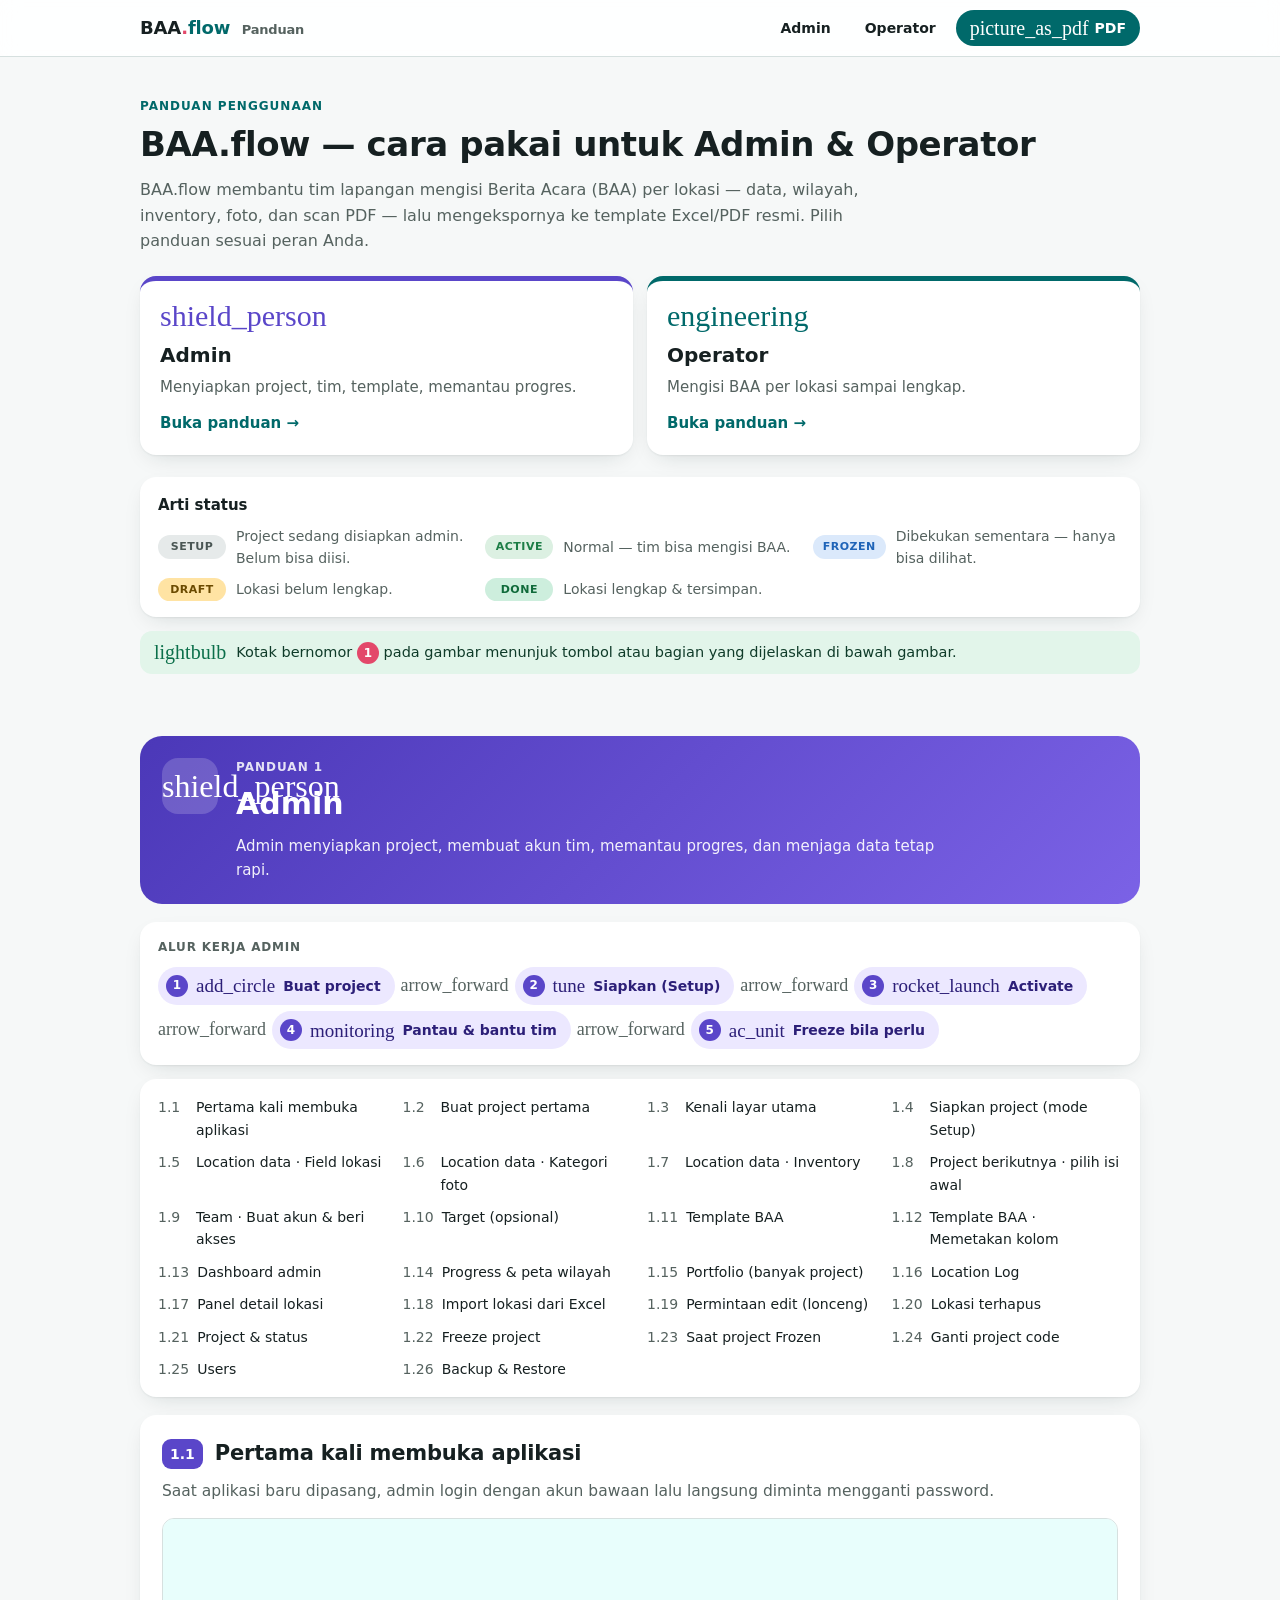
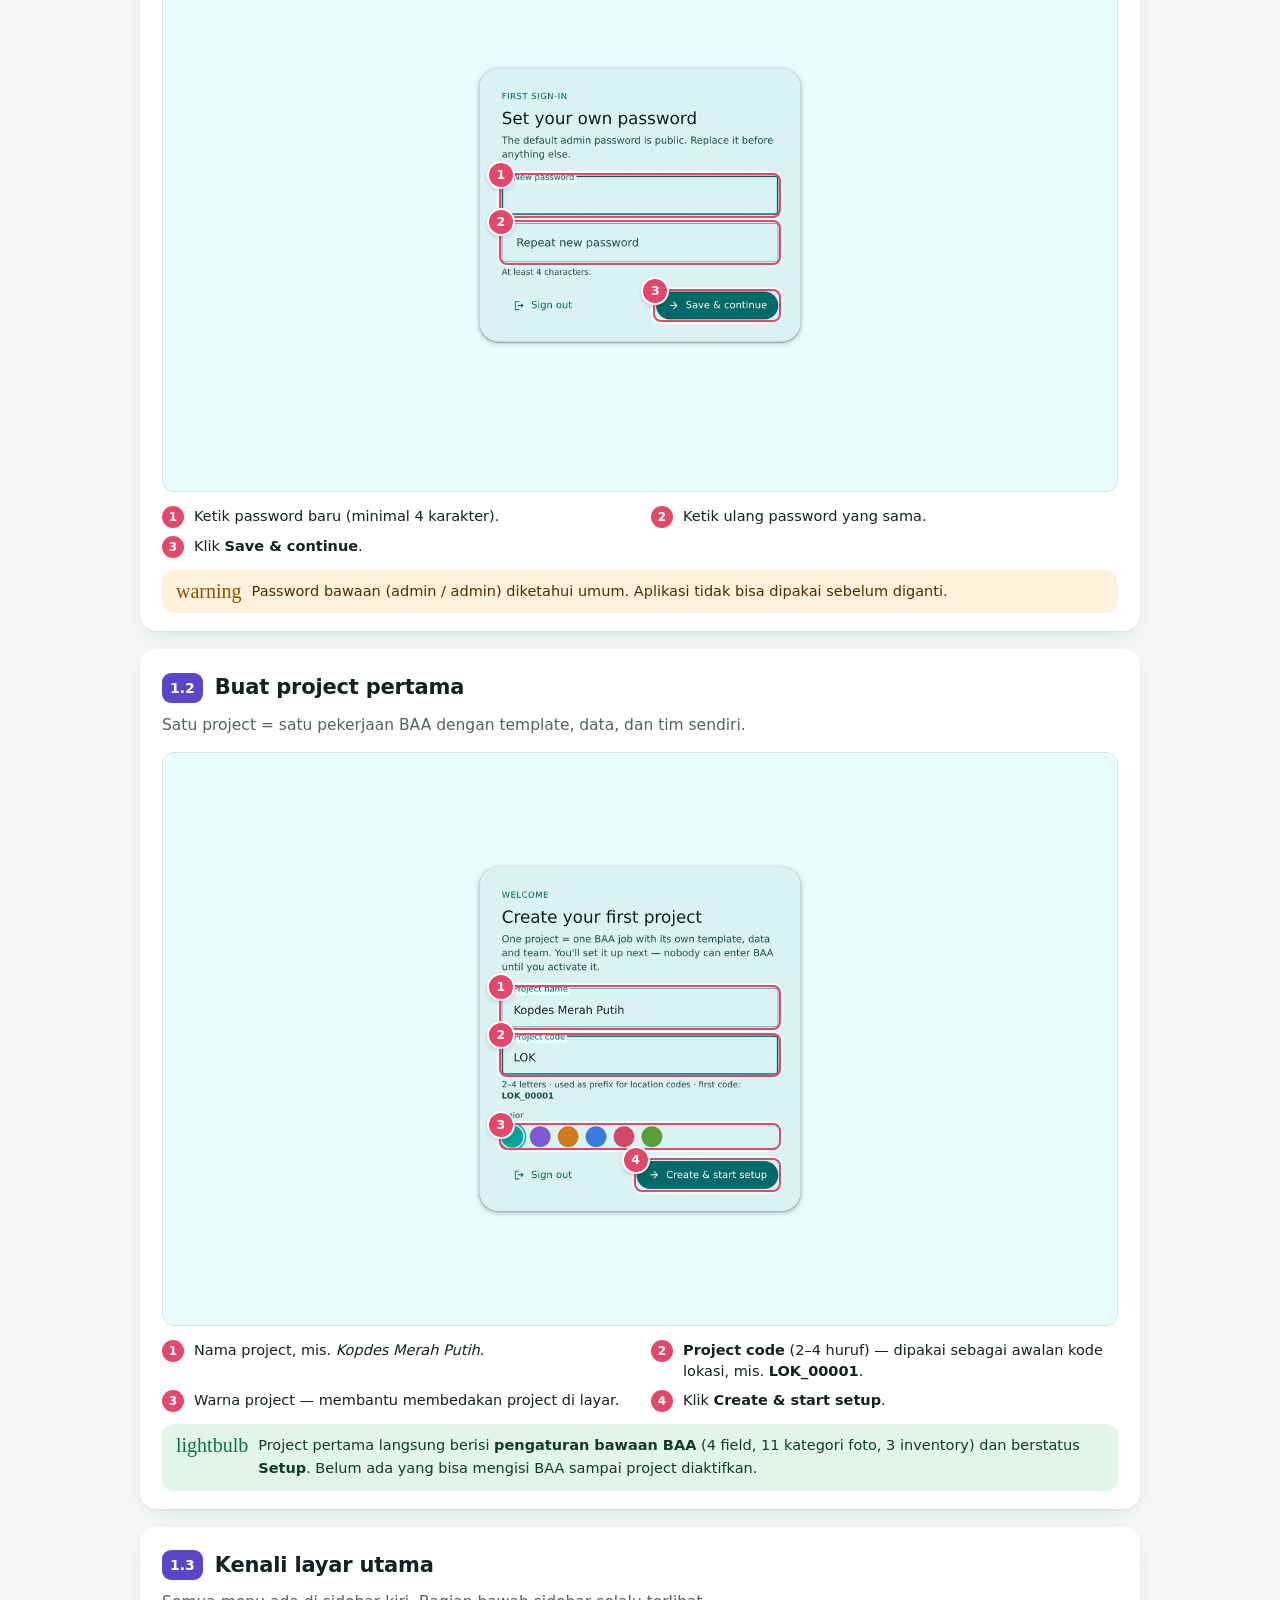
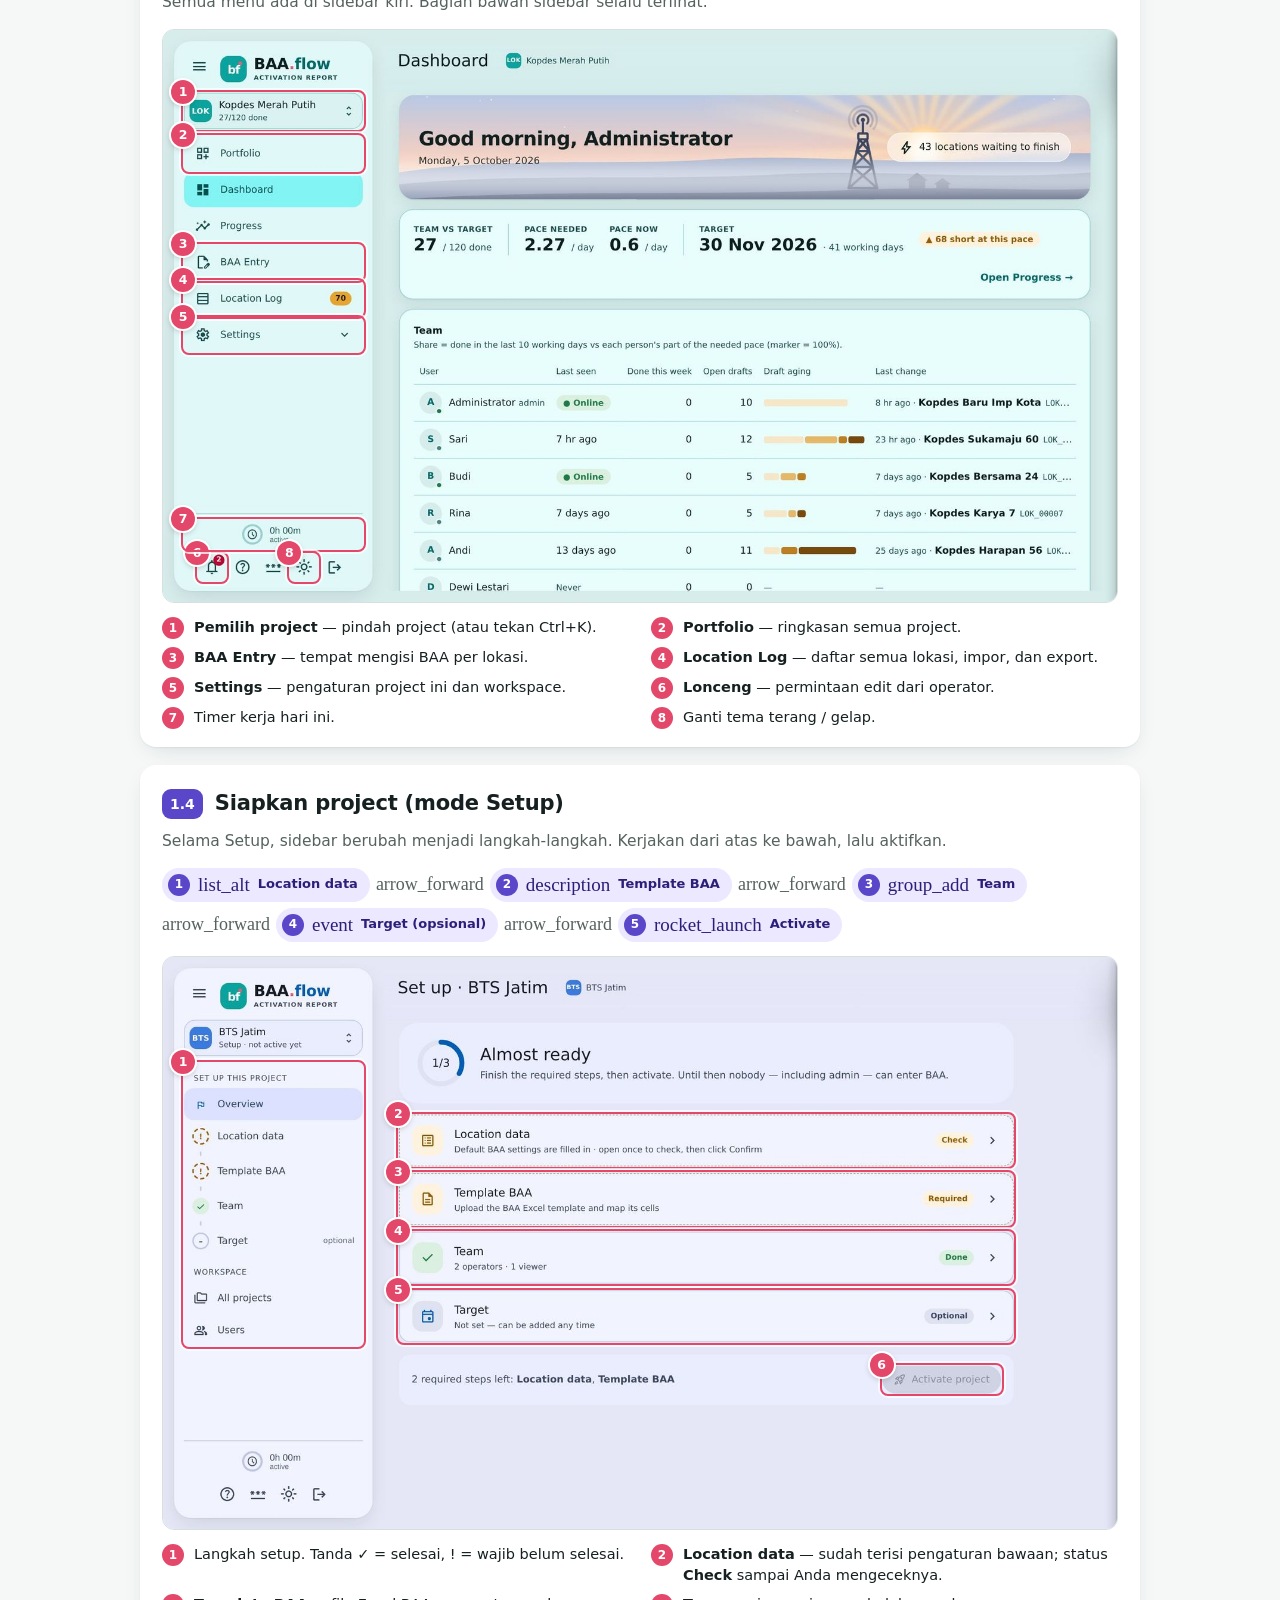
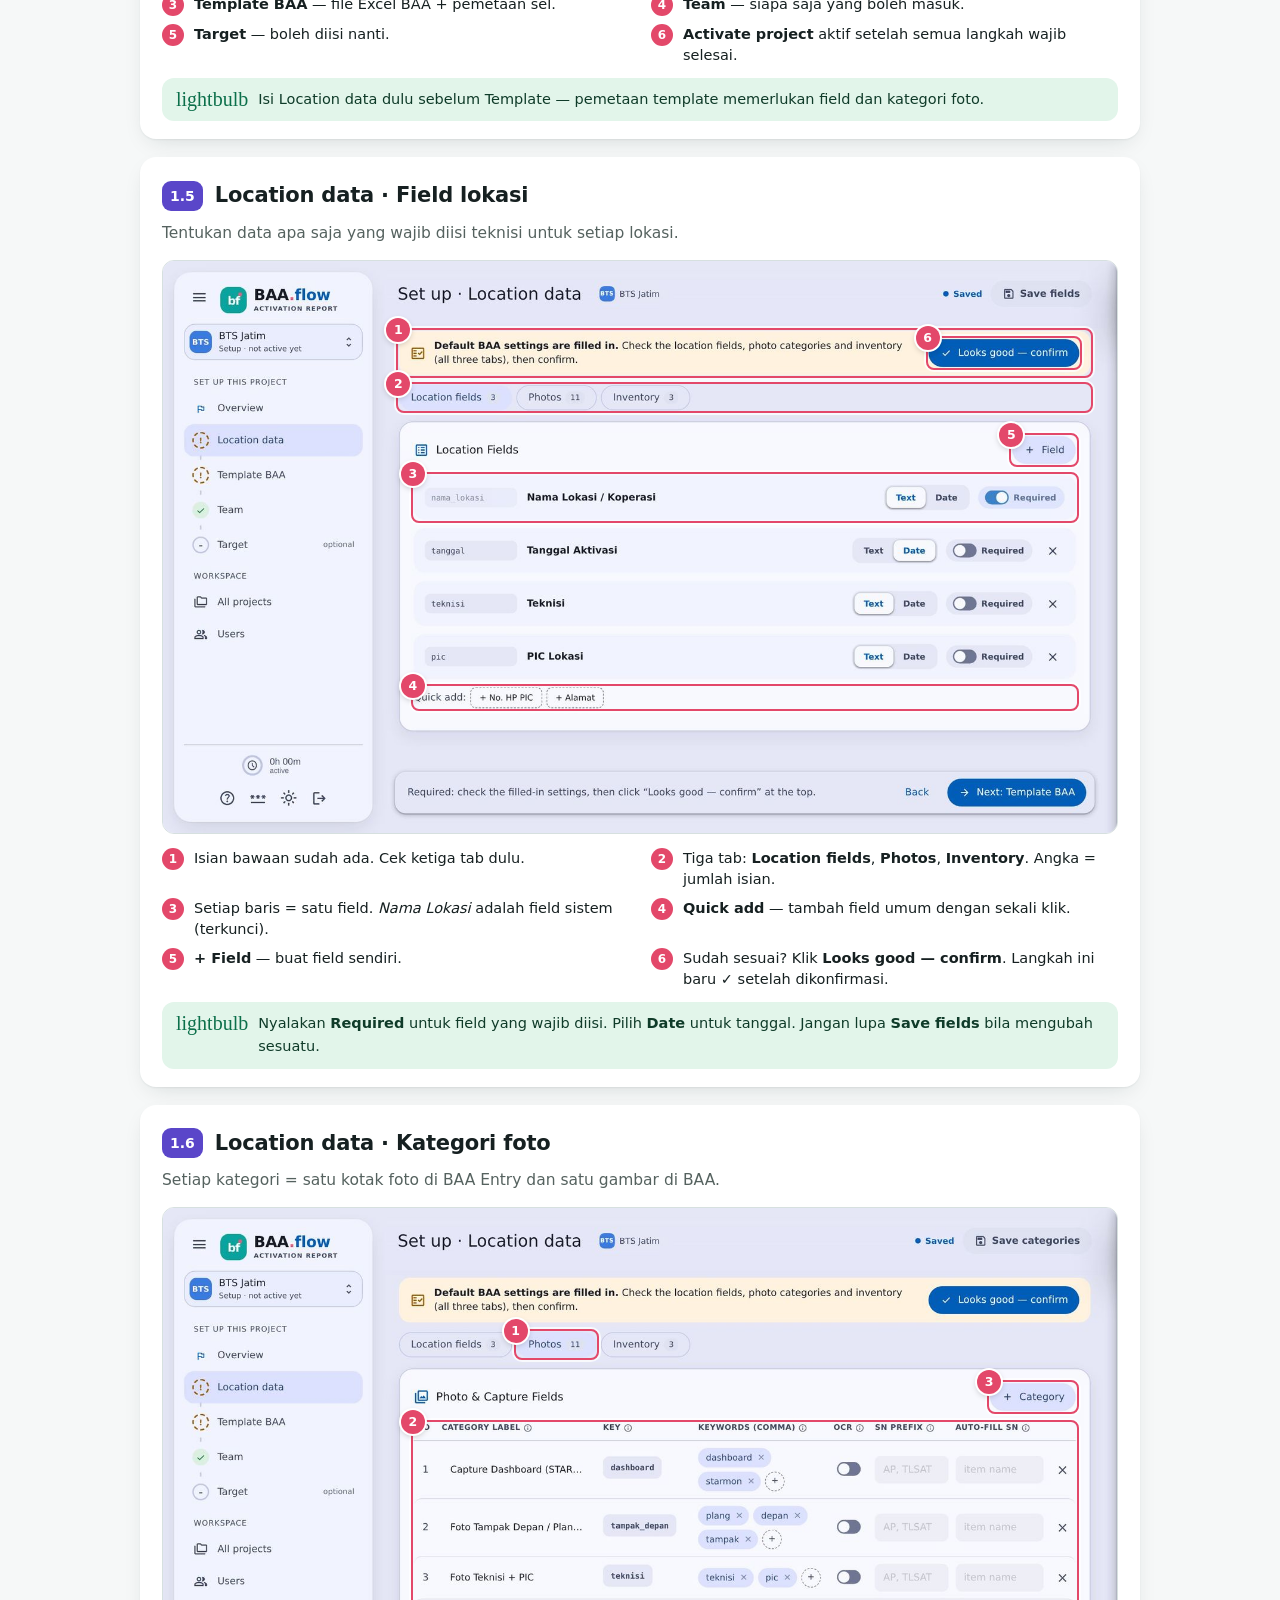
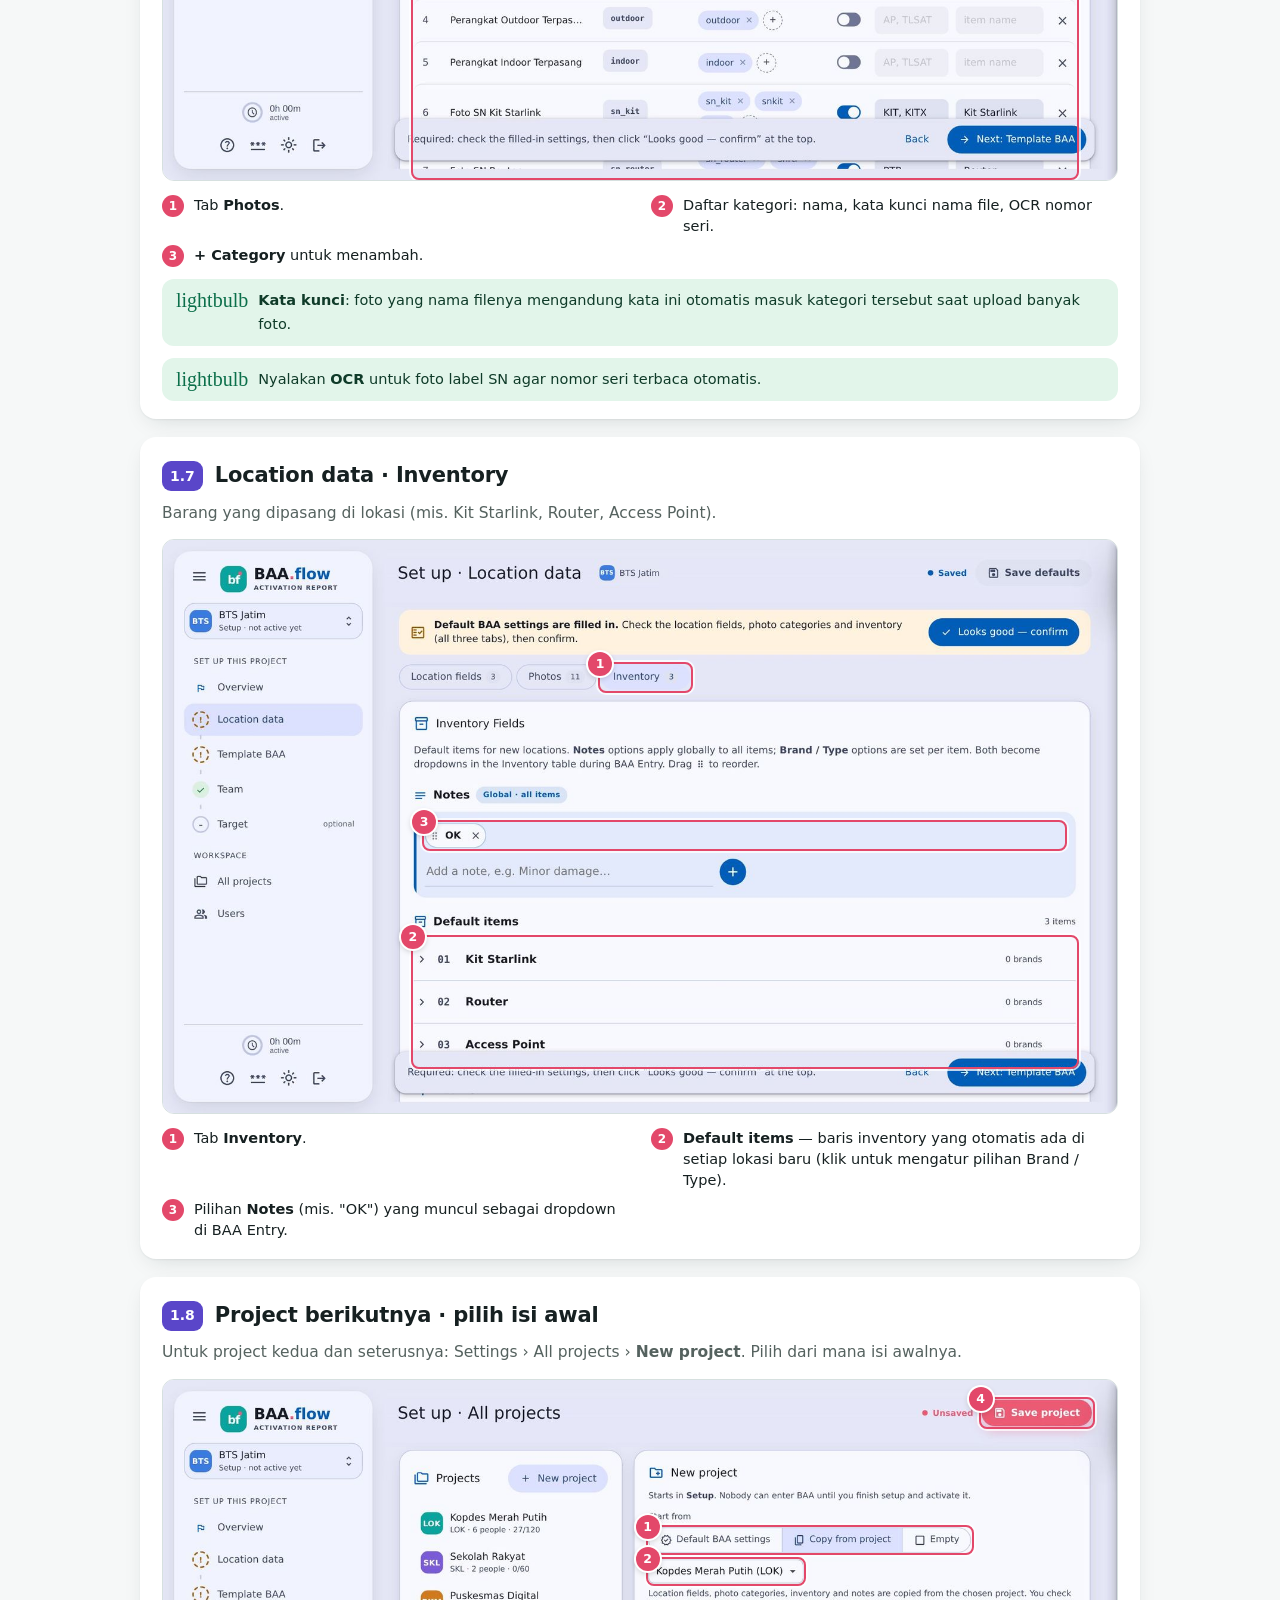
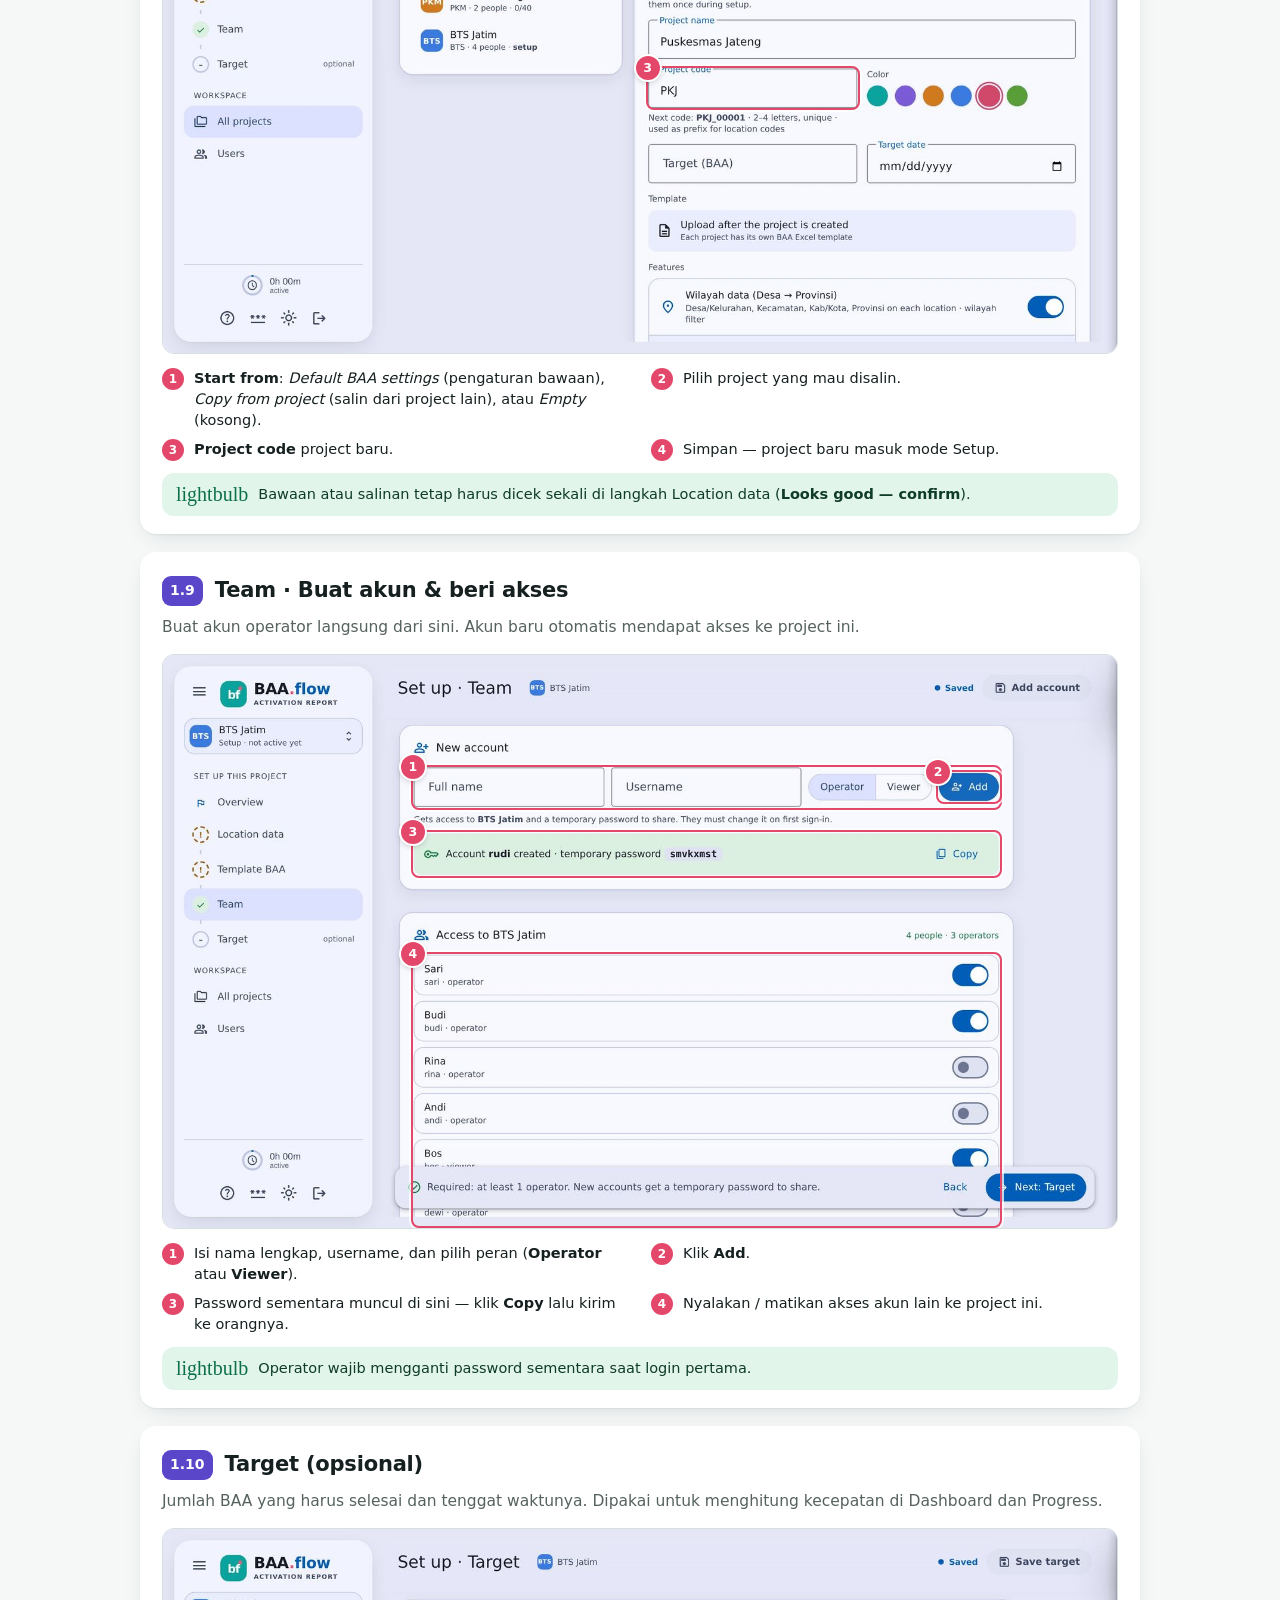
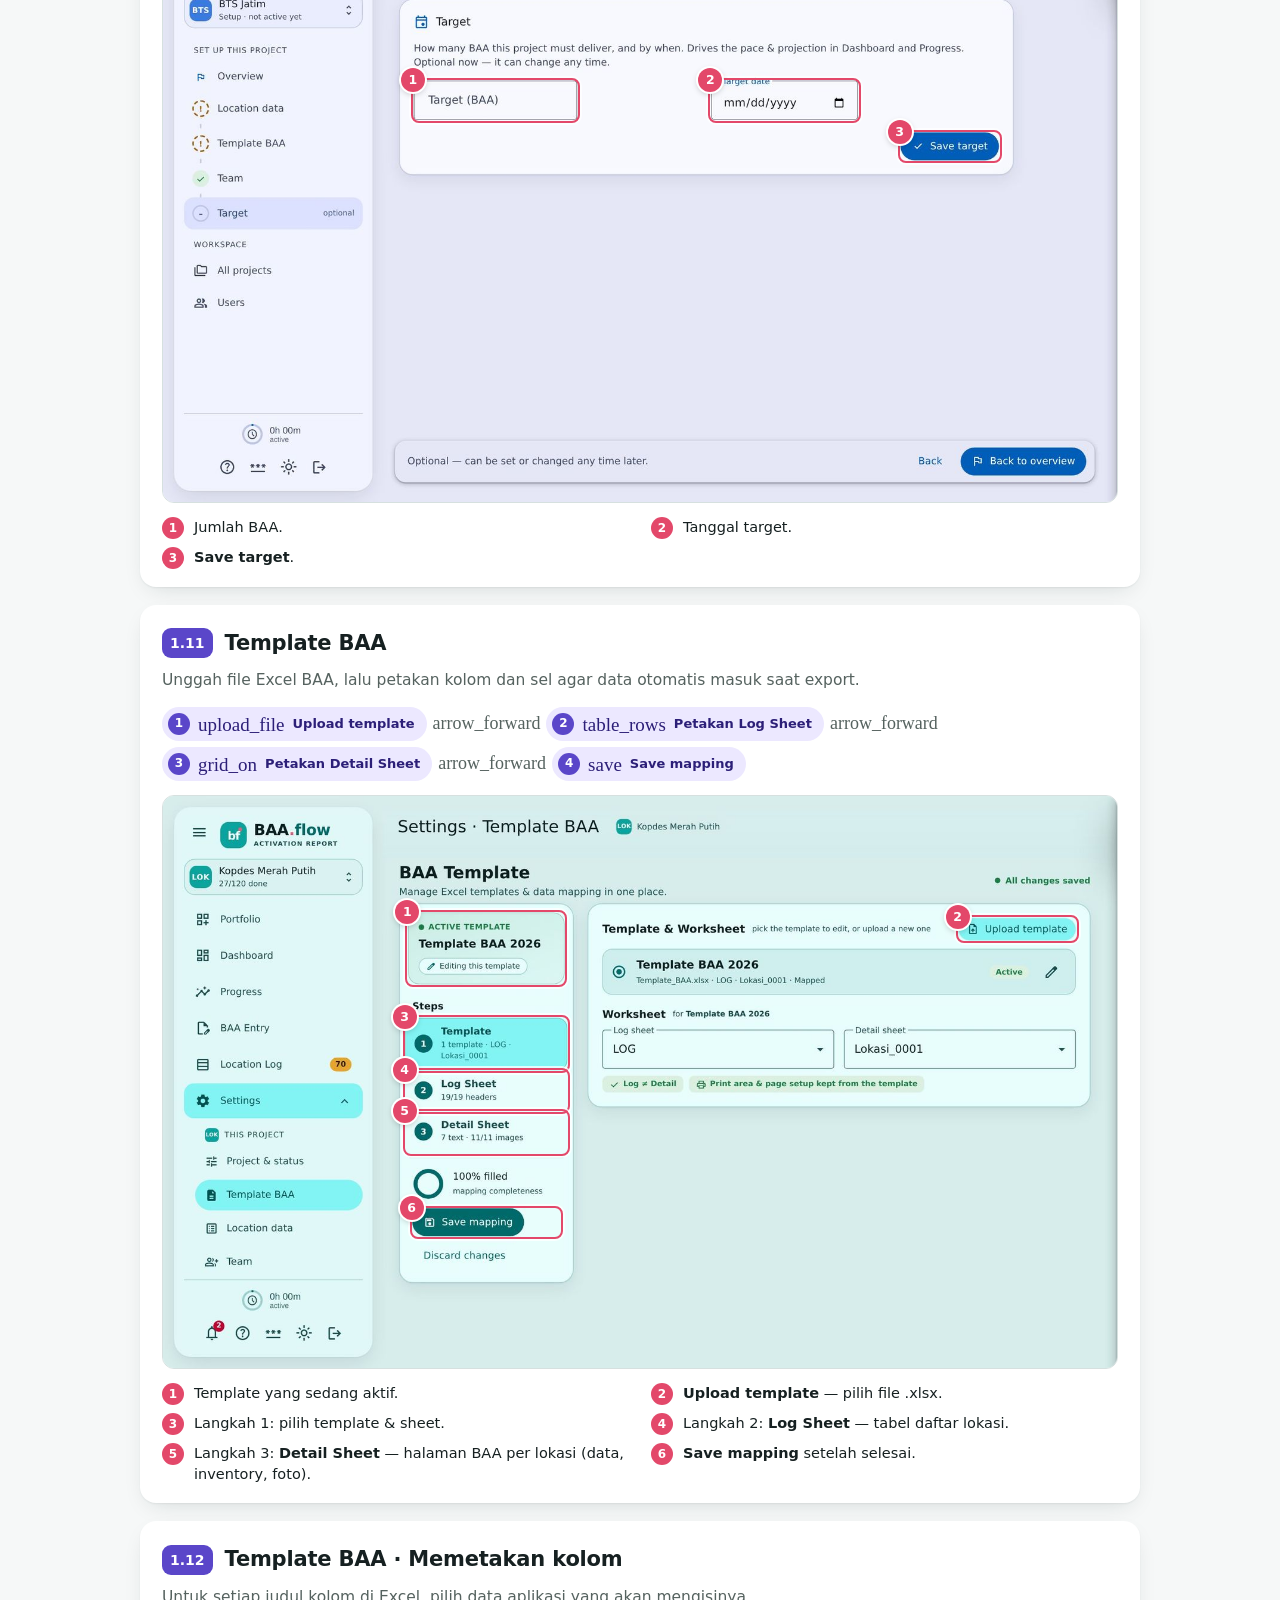
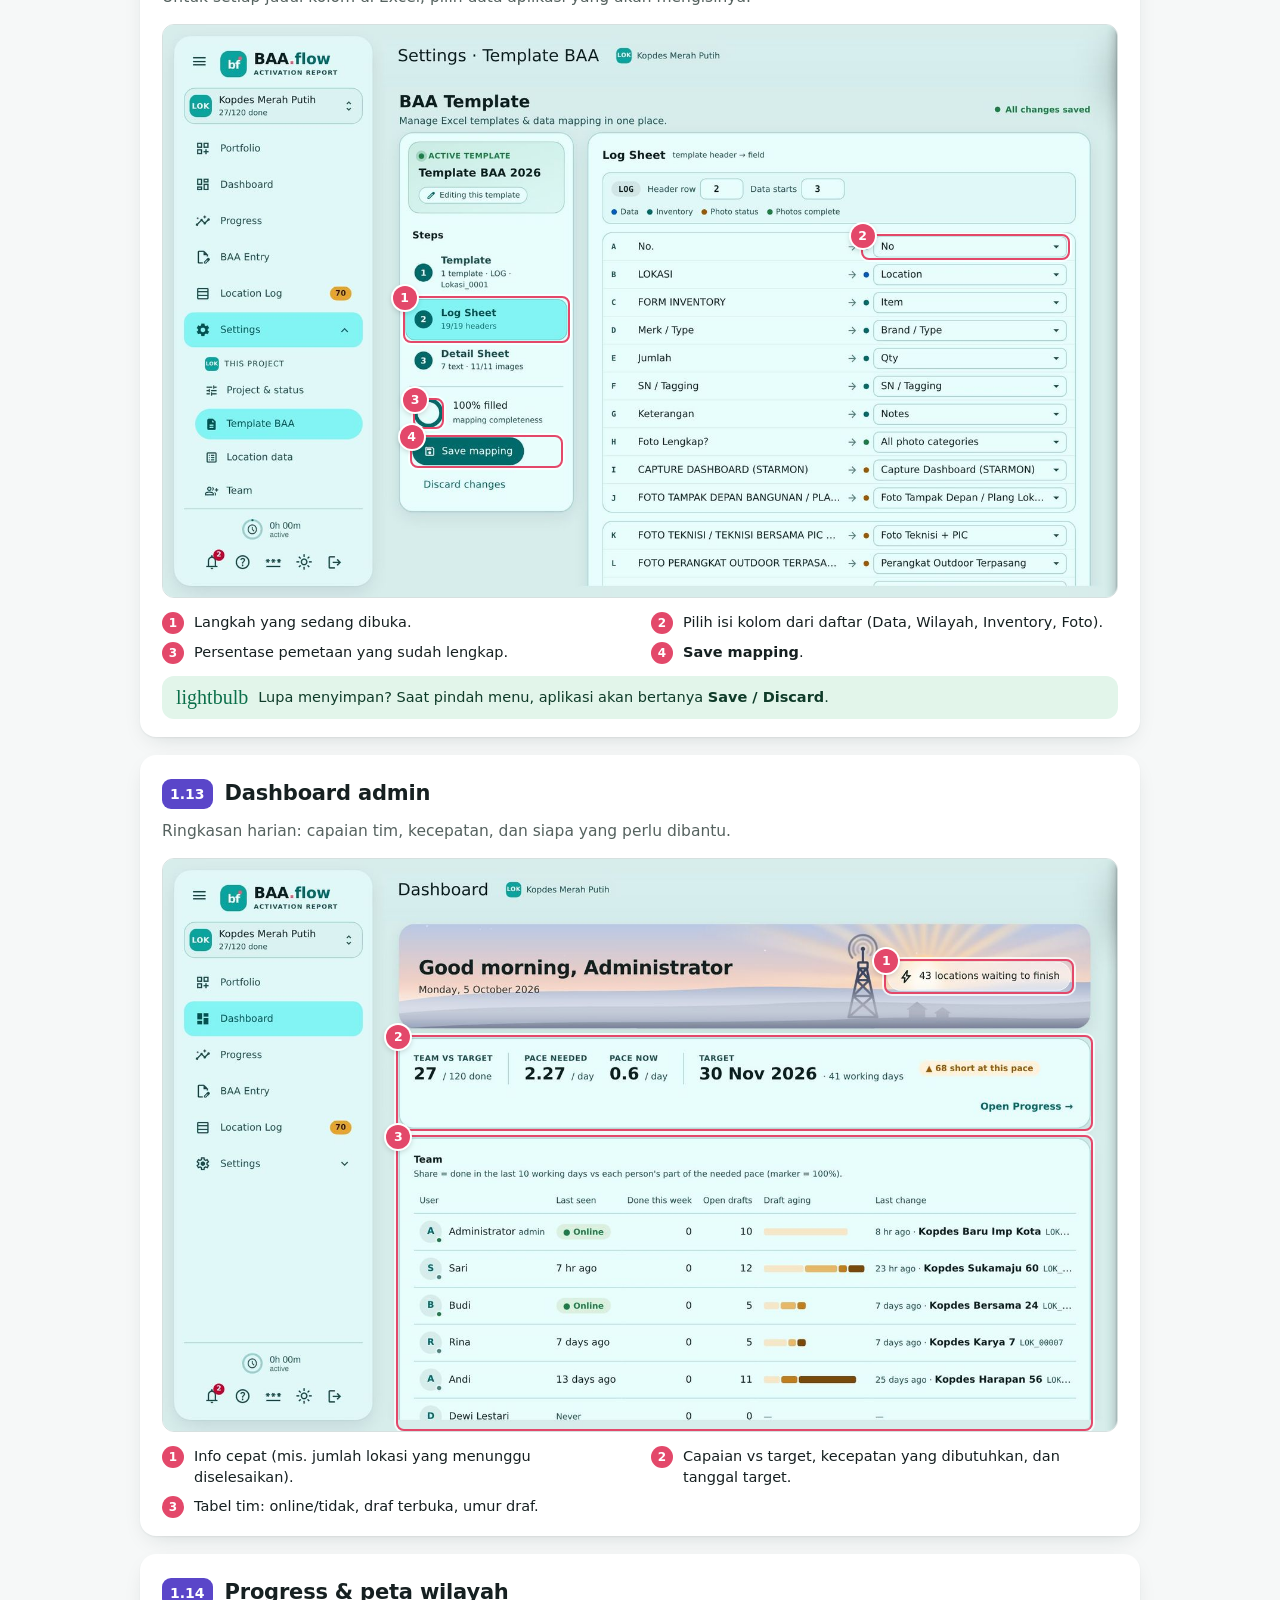
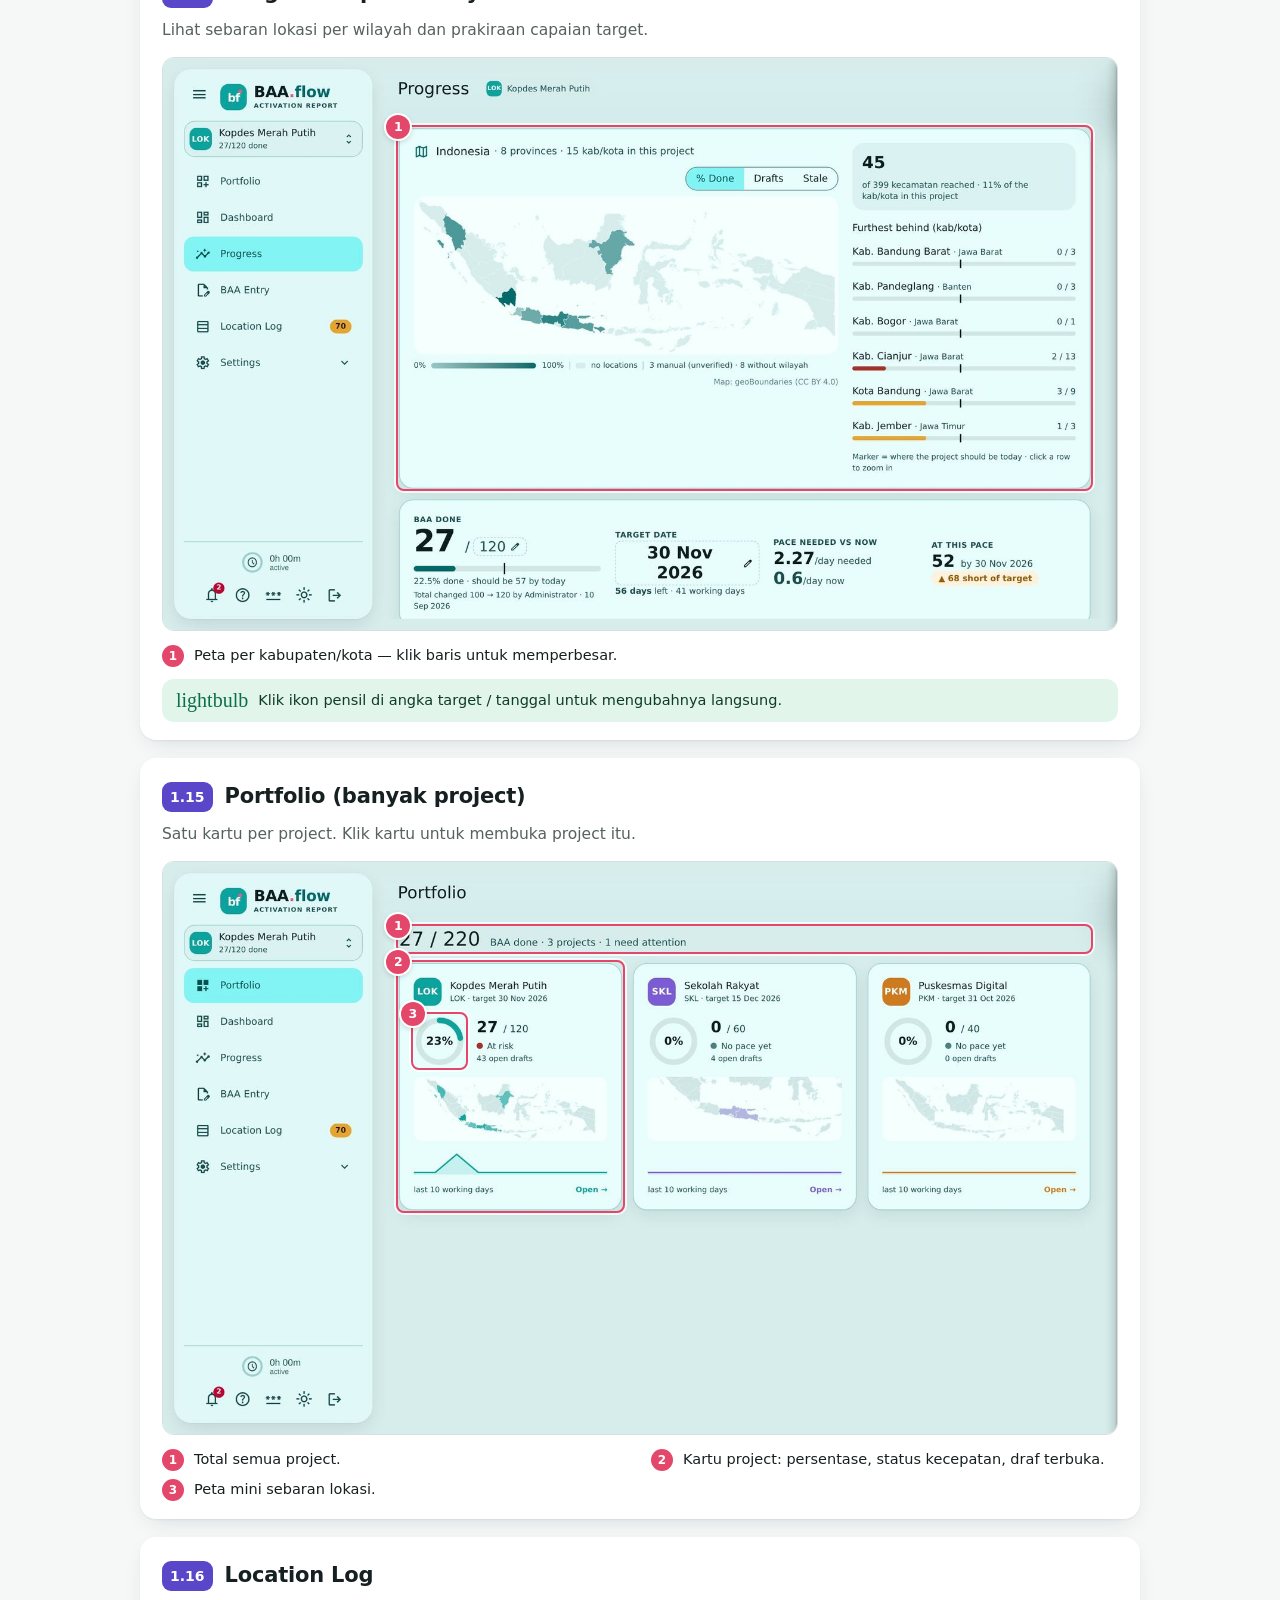
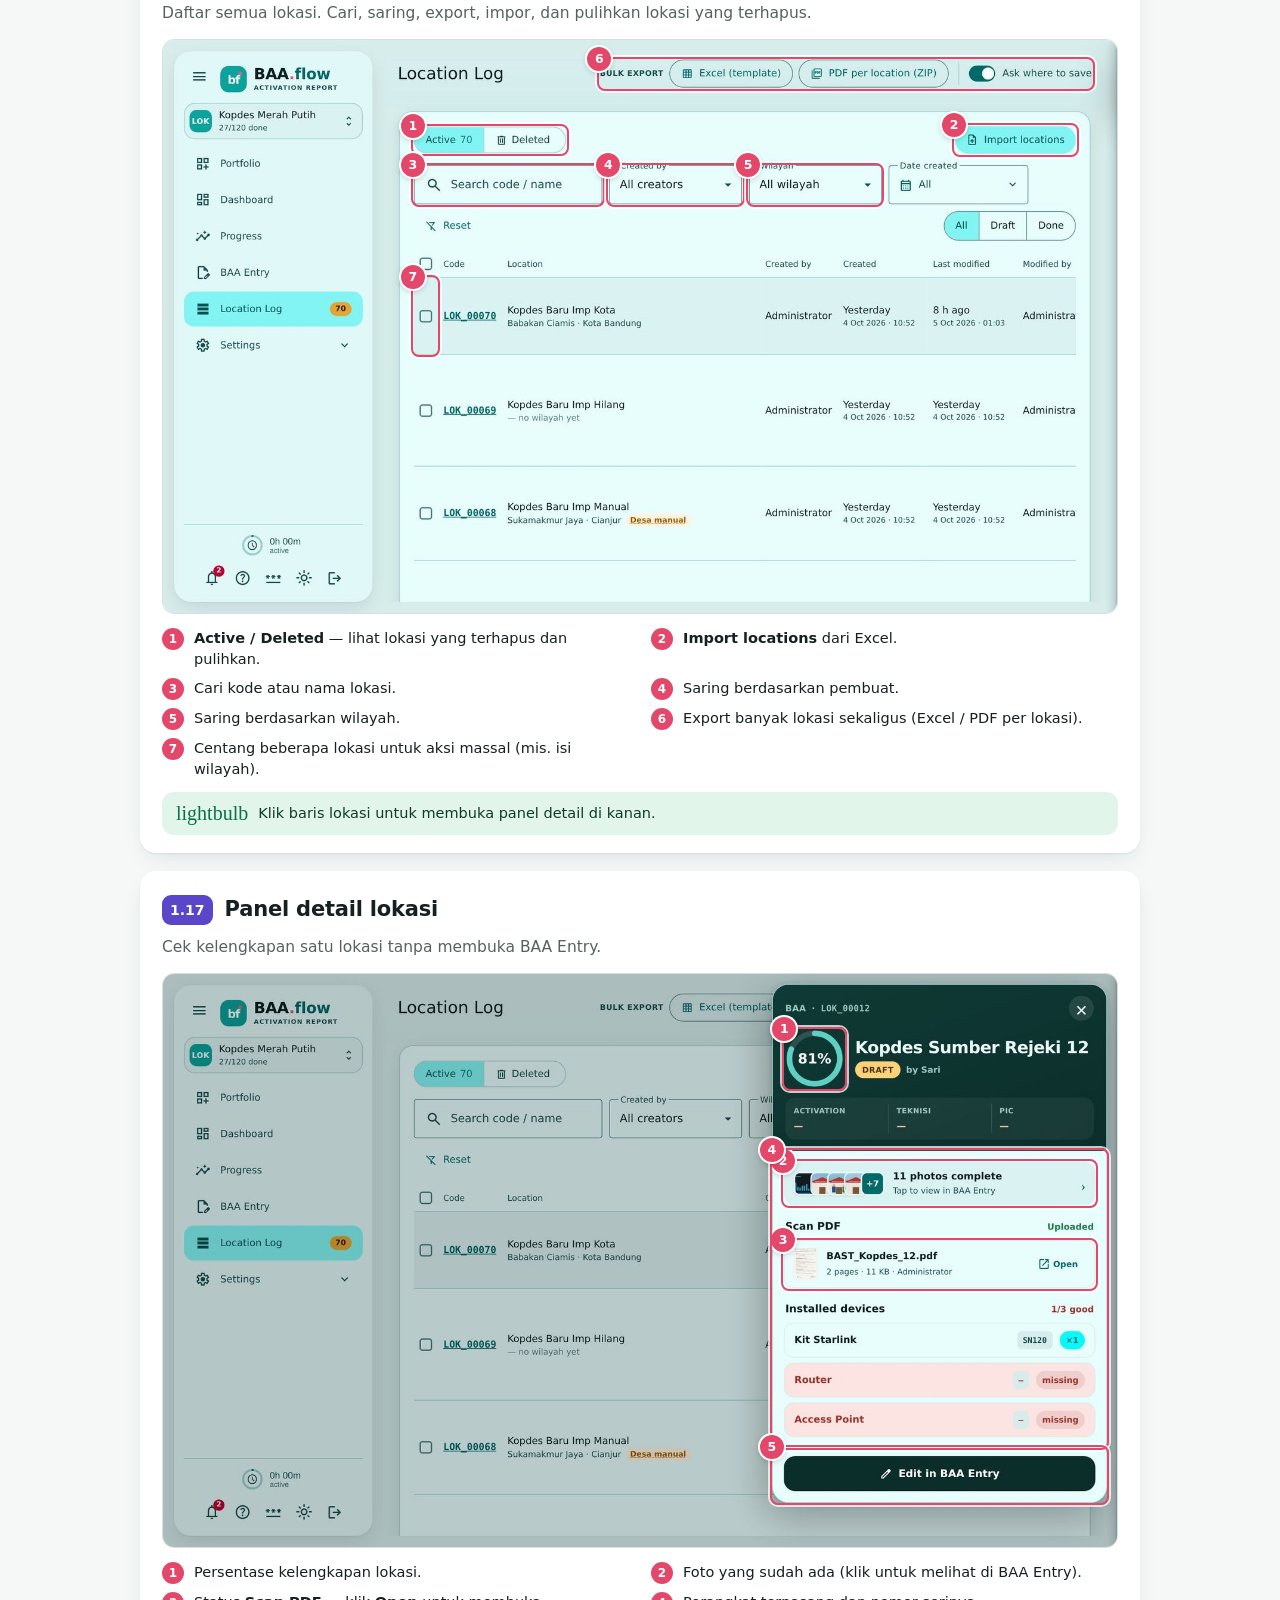
==== app/web/guide/index.html @ 333fba28 "feat: isi awal project (bawaan/salin/kosong) + konfirmasi Location data, label Project code [skip ci" ====
<!doctype html><html lang="id"><head><meta charset="utf-8"><meta name="viewport" content="width=device-width,initial-scale=1">
<title>Panduan BAA.flow</title><link rel="stylesheet" href="../assets/fonts.css"><link rel="icon" href="../assets/favicon.png">
<style>:root{
  --pri:#00696a;--pri-c:#cdf0ee;--on-pri:#fff;--acc:#e3486a;--acc-c:#ffe1e7;
  --bg:#f6f8f8;--surf:#ffffff;--surf2:#eef3f3;--line:#d6e0df;--txt:#162021;--mut:#55625f;
  --tip:#0b6f4a;--tip-c:#e2f5ea;--warn:#8a5300;--warn-c:#fff1dc;
  --admin:#5a46c9;--admin-c:#ece8ff;--op:#00696a;--op-c:#d8f2ef;
  --r:16px;--sh:0 1px 2px rgba(16,40,40,.06),0 8px 24px -10px rgba(16,40,40,.18);
}
*{box-sizing:border-box}
html{scroll-behavior:smooth;scroll-padding-top:72px}
body{margin:0;background:var(--bg);color:var(--txt);font:15px/1.6 "Segoe UI",Roboto,system-ui,-apple-system,sans-serif;-webkit-print-color-adjust:exact;print-color-adjust:exact}
.mi{font-family:'Material Symbols Outlined';font-weight:400;font-style:normal;line-height:1;display:inline-block;font-size:20px;letter-spacing:normal;white-space:nowrap;-webkit-font-feature-settings:'liga';font-feature-settings:'liga'}
.wrap{max-width:1040px;margin:0 auto;padding:0 20px}
a{color:var(--pri)}
/* header */
.top{position:sticky;top:0;z-index:10;background:color-mix(in srgb,var(--surf) 88%,transparent);backdrop-filter:blur(10px);border-bottom:1px solid var(--line)}
.top .wrap{display:flex;align-items:center;gap:16px;height:56px}
.brand{font-size:18px;letter-spacing:-.2px}.brand b{font-weight:800}.brand i{color:var(--acc);font-style:normal;font-weight:800}.brand em{font-style:normal;font-weight:800;color:var(--pri)}
.brand span{font-size:13px;color:var(--mut);margin-left:6px;font-weight:600}
.top nav{margin-left:auto;display:flex;gap:6px}
.top nav a{display:inline-flex;align-items:center;gap:6px;padding:7px 14px;border-radius:99px;text-decoration:none;font-weight:600;font-size:14px;color:var(--txt)}
.top nav a:hover{background:var(--surf2)}
.top nav a.pdf{background:var(--pri);color:var(--on-pri)}
/* hero */
.hero{padding:40px 0 8px}
.eyebrow{font-size:12px;font-weight:700;letter-spacing:1px;text-transform:uppercase;color:var(--pri)}
h1{font-size:34px;line-height:1.2;margin:8px 0 12px;letter-spacing:-.4px}
.hero>p{max-width:760px;color:var(--mut);font-size:16px;margin:0 0 22px}
.roles{display:grid;grid-template-columns:1fr 1fr;gap:14px;margin-bottom:22px}
.rc{display:flex;flex-direction:column;gap:4px;padding:20px;border-radius:var(--r);text-decoration:none;color:var(--txt);box-shadow:var(--sh);background:var(--surf);border-top:5px solid}
.rc.admin{border-color:var(--admin)}.rc.operator{border-color:var(--op)}
.rc>.mi{font-size:30px;margin-bottom:4px}.rc.admin>.mi{color:var(--admin)}.rc.operator>.mi{color:var(--op)}
.rc b{font-size:20px}.rc span{color:var(--mut)}.rc .go{margin-top:8px;font-weight:700;color:var(--pri)}
.legend-st{background:var(--surf);border-radius:var(--r);box-shadow:var(--sh);padding:16px 18px;margin-bottom:14px;display:grid;grid-template-columns:repeat(auto-fill,minmax(300px,1fr));gap:8px 18px}
.ls-h{grid-column:1/-1;font-weight:700}
.st{display:flex;align-items:center;gap:10px;font-size:14px;color:var(--mut)}
.chip{flex:none;display:inline-block;min-width:68px;text-align:center;padding:3px 10px;border-radius:99px;font-size:11px;font-weight:800;letter-spacing:.5px}
.chip.setup{background:#e6eaea;color:#4a5654}.chip.active{background:#dcf0e2;color:#1c7d46}.chip.frozen{background:#dbe9fb;color:#1f64b8}
.chip.draft{background:#ffe3a3;color:#6b4a00}.chip.done{background:#cdeedd;color:#0f6a3a}
/* role */
.role{padding-top:28px}
.role-head{display:flex;gap:18px;align-items:flex-start;margin:26px 0 18px;padding:22px;border-radius:calc(var(--r) + 6px);color:#fff}
.role.admin .role-head{background:linear-gradient(135deg,#4b38b8,#7b62e6)}.role.operator .role-head{background:linear-gradient(135deg,#00585a,#0aa39d)}
.role-ic{width:56px;height:56px;flex:none;border-radius:16px;background:rgba(255,255,255,.18);display:grid;place-items:center}.role-ic .mi{font-size:32px}
.role-head .eyebrow{color:rgba(255,255,255,.85)}.role-head h2{margin:2px 0 6px;font-size:30px}.role-head p{margin:0;opacity:.92;max-width:720px}
.big-flow{background:var(--surf);border-radius:var(--r);box-shadow:var(--sh);padding:16px 18px;margin-bottom:14px}
.bf-lab{font-size:12px;font-weight:700;letter-spacing:.8px;text-transform:uppercase;color:var(--mut);margin-bottom:10px}
.flow{display:flex;flex-wrap:wrap;align-items:center;gap:6px}
.fl-st{display:inline-flex;align-items:center;gap:8px;padding:8px 14px 8px 8px;border-radius:99px;background:var(--pri-c);color:#00393a;font-weight:600;font-size:14px}
.role.admin .fl-st{background:var(--admin-c);color:#2c1f78}
.fl-n{width:22px;height:22px;border-radius:50%;display:grid;place-items:center;font-size:12px;font-weight:800;background:var(--pri);color:#fff}
.role.admin .fl-n{background:var(--admin)}
.fl-st .mi{font-size:19px}
.fl-ar{color:var(--mut)}.fl-ar .mi{font-size:18px}
.flow.sm{margin:4px 0 14px}.flow.sm .fl-st{font-size:13px;padding:6px 12px 6px 6px}
.toc{display:grid;grid-template-columns:repeat(auto-fill,minmax(230px,1fr));gap:4px 14px;background:var(--surf);border-radius:var(--r);box-shadow:var(--sh);padding:14px 18px;margin-bottom:8px}
.toc a{display:flex;gap:8px;text-decoration:none;color:var(--txt);font-size:14px;padding:3px 0}.toc a span{color:var(--mut);font-variant-numeric:tabular-nums;min-width:30px}
.toc a:hover{color:var(--pri)}
/* topic */
.topic{background:var(--surf);border-radius:var(--r);box-shadow:var(--sh);padding:22px 22px 18px;margin:18px 0}
.topic header{display:flex;align-items:center;gap:12px}
.tn{flex:none;min-width:40px;height:30px;padding:0 8px;border-radius:9px;display:grid;place-items:center;font-weight:800;font-size:14px;background:var(--pri);color:#fff}
.role.admin .tn{background:var(--admin)}
.topic h3{margin:0;font-size:21px;letter-spacing:-.2px}
.lead{margin:8px 0 14px;color:var(--mut);font-size:15.5px}
.shot{margin:0}
.frame{position:relative;border-radius:12px;overflow:hidden;border:1px solid var(--line);line-height:0}
.frame img{width:100%;height:auto;display:block}
.mk{position:absolute;border:2.5px solid var(--acc);border-radius:8px;box-shadow:0 0 0 2px rgba(255,255,255,.75);pointer-events:none}
.mk b{position:absolute;left:-12px;top:-12px;width:24px;height:24px;border-radius:50%;background:var(--acc);color:#fff;font:800 12.5px/24px system-ui,sans-serif;text-align:center;box-shadow:0 0 0 2px #fff,0 2px 6px rgba(0,0,0,.25)}
.legend{list-style:none;margin:14px 0 0;padding:0;display:grid;grid-template-columns:1fr 1fr;gap:8px 22px}
.legend li{display:flex;gap:10px;align-items:flex-start;font-size:14.5px;line-height:1.45}
.ln{flex:none;display:inline-grid;place-items:center;width:22px;height:22px;border-radius:50%;background:var(--acc);color:#fff;font-size:12px;font-weight:800;line-height:1}
.note{display:flex;gap:10px;align-items:flex-start;margin-top:12px;padding:10px 14px;border-radius:12px;font-size:14.5px}
.note p{margin:0}.note .mi{margin-top:1px}
.note.tip{background:var(--tip-c);color:#0f3b29}.note.tip .mi{color:var(--tip)}
.note.warn{background:var(--warn-c);color:#4a2e00}.note.warn .mi{color:var(--warn)}
/* cheat */
.cheat{background:var(--surf);border-radius:var(--r);box-shadow:var(--sh);padding:20px 22px;margin:22px 0;border:2px solid var(--pri-c)}
.role.admin .cheat{border-color:var(--admin-c)}
.cs-head{display:flex;gap:12px;align-items:center;margin-bottom:10px}.cs-head>.mi{font-size:30px;color:var(--acc)}
.cs-head h3{margin:0;font-size:20px}.cs-head p{margin:0;color:var(--mut);font-size:14px}
.cs-row{display:grid;grid-template-columns:230px 1fr;gap:14px;padding:10px 0;border-top:1px solid var(--line);font-size:14.5px}
.cs-q{font-weight:700}
footer{color:var(--mut);font-size:13px;text-align:center;padding:30px 0 50px}
@media(max-width:760px){.roles,.legend{grid-template-columns:1fr}.cs-row{grid-template-columns:1fr;gap:2px}h1{font-size:27px}.top nav a:not(.pdf){display:none}}
/* cetak / PDF A4 */
@page{size:A4;margin:12mm 11mm}
@media print{
  body{background:#fff;font-size:12.5px}
  .top,.toc,.rc .go{display:none}
  .wrap{max-width:none;padding:0}
  .hero{padding-top:0}
  .role{break-before:page;padding-top:0}
  .role-head{margin-top:0}
  .topic,.cheat,.big-flow,.legend-st{box-shadow:none;border:1px solid var(--line)}
  .topic{break-inside:avoid;padding:14px 16px 12px;margin:10px 0}
  .cheat{break-before:page;break-inside:avoid}
  .legend li,.note{font-size:12px}
  .lead{font-size:13px}
  h1{font-size:28px}
  footer{padding:10px 0}
  .shot .frame{width:72%;margin:0 auto}
  .topic header h3{font-size:17px}
  .legend{gap:4px 18px;margin-top:8px}
  .note{margin-top:8px;padding:7px 12px}
  .mk b{width:20px;height:20px;font-size:11px;line-height:20px;left:-10px;top:-10px}
}
</style></head><body>
<header class="top"><div class="wrap"><span class="brand"><b>BAA</b><i>.</i><em>flow</em> <span>Panduan</span></span>
<nav><a href="#admin">Admin</a><a href="#operator">Operator</a><a class="pdf" href="panduan.pdf" download><span class="mi">picture_as_pdf</span>PDF</a></nav></div></header>
<main class="wrap">
<section class="hero"><div class="eyebrow">Panduan penggunaan</div><h1>BAA.flow — cara pakai untuk Admin & Operator</h1>
<p>BAA.flow membantu tim lapangan mengisi Berita Acara (BAA) per lokasi — data, wilayah, inventory, foto, dan scan PDF — lalu mengekspornya ke template Excel/PDF resmi. Pilih panduan sesuai peran Anda.</p>
<div class="roles"><a class="rc admin" href="#admin"><span class="mi">shield_person</span><b>Admin</b><span>Menyiapkan project, tim, template, memantau progres.</span><span class="go">Buka panduan →</span></a>
<a class="rc operator" href="#operator"><span class="mi">engineering</span><b>Operator</b><span>Mengisi BAA per lokasi sampai lengkap.</span><span class="go">Buka panduan →</span></a></div>
<div class="legend-st"><div class="ls-h">Arti status</div><div class="st"><span class="chip setup">SETUP</span><span>Project sedang disiapkan admin. Belum bisa diisi.</span></div><div class="st"><span class="chip active">ACTIVE</span><span>Normal — tim bisa mengisi BAA.</span></div><div class="st"><span class="chip frozen">FROZEN</span><span>Dibekukan sementara — hanya bisa dilihat.</span></div><div class="st"><span class="chip draft">DRAFT</span><span>Lokasi belum lengkap.</span></div><div class="st"><span class="chip done">DONE</span><span>Lokasi lengkap &amp; tersimpan.</span></div></div>
<div class="note tip"><span class="mi">lightbulb</span><p>Kotak bernomor <b class="ln">1</b> pada gambar menunjuk tombol atau bagian yang dijelaskan di bawah gambar.</p></div>
</section>
<section class="role admin" id="admin">
      <div class="role-head"><span class="role-ic"><span class="mi">shield_person</span></span><div><div class="eyebrow">Panduan 1</div><h2>Admin</h2><p>Admin menyiapkan project, membuat akun tim, memantau progres, dan menjaga data tetap rapi.</p></div></div>
      <div class="big-flow"><div class="bf-lab">Alur kerja admin</div><div class="flow "><span class="fl-st"><span class="fl-n">1</span><span class="mi">add_circle</span><span class="fl-t">Buat project</span></span><span class="fl-ar" aria-hidden="true"><span class="mi">arrow_forward</span></span><span class="fl-st"><span class="fl-n">2</span><span class="mi">tune</span><span class="fl-t">Siapkan (Setup)</span></span><span class="fl-ar" aria-hidden="true"><span class="mi">arrow_forward</span></span><span class="fl-st"><span class="fl-n">3</span><span class="mi">rocket_launch</span><span class="fl-t">Activate</span></span><span class="fl-ar" aria-hidden="true"><span class="mi">arrow_forward</span></span><span class="fl-st"><span class="fl-n">4</span><span class="mi">monitoring</span><span class="fl-t">Pantau &amp; bantu tim</span></span><span class="fl-ar" aria-hidden="true"><span class="mi">arrow_forward</span></span><span class="fl-st"><span class="fl-n">5</span><span class="mi">ac_unit</span><span class="fl-t">Freeze bila perlu</span></span></div></div>
      <nav class="toc"><a href="#a-start"><span>1.1</span>Pertama kali membuka aplikasi</a><a href="#a-first-project"><span>1.2</span>Buat project pertama</a><a href="#a-layout"><span>1.3</span>Kenali layar utama</a><a href="#a-setup"><span>1.4</span>Siapkan project (mode Setup)</a><a href="#a-fields"><span>1.5</span>Location data · Field lokasi</a><a href="#a-photos"><span>1.6</span>Location data · Kategori foto</a><a href="#a-inventory"><span>1.7</span>Location data · Inventory</a><a href="#a-newproject"><span>1.8</span>Project berikutnya · pilih isi awal</a><a href="#a-team"><span>1.9</span>Team · Buat akun &amp; beri akses</a><a href="#a-target"><span>1.10</span>Target (opsional)</a><a href="#a-template"><span>1.11</span>Template BAA</a><a href="#a-template-map"><span>1.12</span>Template BAA · Memetakan kolom</a><a href="#a-dash"><span>1.13</span>Dashboard admin</a><a href="#a-progress"><span>1.14</span>Progress &amp; peta wilayah</a><a href="#a-portfolio"><span>1.15</span>Portfolio (banyak project)</a><a href="#a-log"><span>1.16</span>Location Log</a><a href="#a-drawer"><span>1.17</span>Panel detail lokasi</a><a href="#a-import"><span>1.18</span>Import lokasi dari Excel</a><a href="#a-notif"><span>1.19</span>Permintaan edit (lonceng)</a><a href="#a-trash"><span>1.20</span>Lokasi terhapus</a><a href="#a-status"><span>1.21</span>Project &amp; status</a><a href="#a-freeze"><span>1.22</span>Freeze project</a><a href="#a-frozen"><span>1.23</span>Saat project Frozen</a><a href="#a-recode"><span>1.24</span>Ganti project code</a><a href="#a-users"><span>1.25</span>Users</a><a href="#a-backup"><span>1.26</span>Backup &amp; Restore</a></nav>
      <article class="topic" id="a-start"><header><span class="tn">1.1</span><h3>Pertama kali membuka aplikasi</h3></header>
        <p class="lead">Saat aplikasi baru dipasang, admin login dengan akun bawaan lalu langsung diminta mengganti password.</p><figure class="shot"><div class="frame"><img src="img/a_firstpw.jpg" width="1366" height="820" alt="Pertama kali membuka aplikasi" loading="lazy"><span class="mk" style="left:35.212%;top:44.390%;width:29.575%;height:7.805%"><b>1</b></span><span class="mk" style="left:35.212%;top:52.683%;width:29.575%;height:7.805%"><b>2</b></span><span class="mk" style="left:51.391%;top:64.634%;width:13.397%;height:5.854%"><b>3</b></span></div></figure><ol class="legend"><li><b class="ln">1</b><span>Ketik password baru (minimal 4 karakter).</span></li><li><b class="ln">2</b><span>Ketik ulang password yang sama.</span></li><li><b class="ln">3</b><span>Klik <b>Save &amp; continue</b>.</span></li></ol><div class="note warn"><span class="mi">warning</span><p>Password bawaan (admin / admin) diketahui umum. Aplikasi tidak bisa dipakai sebelum diganti.</p></div></article><article class="topic" id="a-first-project"><header><span class="tn">1.2</span><h3>Buat project pertama</h3></header>
        <p class="lead">Satu project = satu pekerjaan BAA dengan template, data, dan tim sendiri.</p><figure class="shot"><div class="frame"><img src="img/a_firstproject.jpg" width="1366" height="820" alt="Buat project pertama" loading="lazy"><span class="mk" style="left:35.212%;top:40.610%;width:29.575%;height:7.805%"><b>1</b></span><span class="mk" style="left:35.212%;top:48.902%;width:29.575%;height:7.805%"><b>2</b></span><span class="mk" style="left:35.212%;top:64.756%;width:29.575%;height:4.634%"><b>3</b></span><span class="mk" style="left:49.341%;top:70.854%;width:15.447%;height:5.854%"><b>4</b></span></div></figure><ol class="legend"><li><b class="ln">1</b><span>Nama project, mis. <i>Kopdes Merah Putih</i>.</span></li><li><b class="ln">2</b><span><b>Project code</b> (2–4 huruf) — dipakai sebagai awalan kode lokasi, mis. <b>LOK_00001</b>.</span></li><li><b class="ln">3</b><span>Warna project — membantu membedakan project di layar.</span></li><li><b class="ln">4</b><span>Klik <b>Create &amp; start setup</b>.</span></li></ol><div class="note tip"><span class="mi">lightbulb</span><p>Project pertama langsung berisi <b>pengaturan bawaan BAA</b> (4 field, 11 kategori foto, 3 inventory) dan berstatus <b>Setup</b>. Belum ada yang bisa mengisi BAA sampai project diaktifkan.</p></div></article><article class="topic" id="a-layout"><header><span class="tn">1.3</span><h3>Kenali layar utama</h3></header>
        <p class="lead">Semua menu ada di sidebar kiri. Bagian bawah sidebar selalu terlihat.</p><figure class="shot"><div class="frame"><img src="img/a_layout.jpg" width="1366" height="820" alt="Kenali layar utama" loading="lazy"><span class="mk" style="left:1.903%;top:10.488%;width:19.327%;height:7.317%"><b>1</b></span><span class="mk" style="left:1.903%;top:18.049%;width:19.327%;height:7.073%"><b>2</b></span><span class="mk" style="left:1.903%;top:37.073%;width:19.327%;height:7.073%"><b>3</b></span><span class="mk" style="left:1.903%;top:43.415%;width:19.327%;height:7.073%"><b>4</b></span><span class="mk" style="left:1.903%;top:49.756%;width:19.327%;height:7.073%"><b>5</b></span><span class="mk" style="left:3.367%;top:90.976%;width:3.514%;height:5.854%"><b>6</b></span><span class="mk" style="left:1.903%;top:85.122%;width:19.327%;height:6.098%"><b>7</b></span><span class="mk" style="left:13.031%;top:90.976%;width:3.514%;height:5.854%"><b>8</b></span></div></figure><ol class="legend"><li><b class="ln">1</b><span><b>Pemilih project</b> — pindah project (atau tekan Ctrl+K).</span></li><li><b class="ln">2</b><span><b>Portfolio</b> — ringkasan semua project.</span></li><li><b class="ln">3</b><span><b>BAA Entry</b> — tempat mengisi BAA per lokasi.</span></li><li><b class="ln">4</b><span><b>Location Log</b> — daftar semua lokasi, impor, dan export.</span></li><li><b class="ln">5</b><span><b>Settings</b> — pengaturan project ini dan workspace.</span></li><li><b class="ln">6</b><span><b>Lonceng</b> — permintaan edit dari operator.</span></li><li><b class="ln">7</b><span>Timer kerja hari ini.</span></li><li><b class="ln">8</b><span>Ganti tema terang / gelap.</span></li></ol></article><article class="topic" id="a-setup"><header><span class="tn">1.4</span><h3>Siapkan project (mode Setup)</h3></header>
        <p class="lead">Selama Setup, sidebar berubah menjadi langkah-langkah. Kerjakan dari atas ke bawah, lalu aktifkan.</p><div class="flow sm"><span class="fl-st"><span class="fl-n">1</span><span class="mi">list_alt</span><span class="fl-t">Location data</span></span><span class="fl-ar" aria-hidden="true"><span class="mi">arrow_forward</span></span><span class="fl-st"><span class="fl-n">2</span><span class="mi">description</span><span class="fl-t">Template BAA</span></span><span class="fl-ar" aria-hidden="true"><span class="mi">arrow_forward</span></span><span class="fl-st"><span class="fl-n">3</span><span class="mi">group_add</span><span class="fl-t">Team</span></span><span class="fl-ar" aria-hidden="true"><span class="mi">arrow_forward</span></span><span class="fl-st"><span class="fl-n">4</span><span class="mi">event</span><span class="fl-t">Target (opsional)</span></span><span class="fl-ar" aria-hidden="true"><span class="mi">arrow_forward</span></span><span class="fl-st"><span class="fl-n">5</span><span class="mi">rocket_launch</span><span class="fl-t">Activate</span></span></div><figure class="shot"><div class="frame"><img src="img/a_setup_overview.jpg" width="1366" height="820" alt="Siapkan project (mode Setup)" loading="lazy"><span class="mk" style="left:1.903%;top:18.049%;width:19.327%;height:50.488%"><b>1</b></span><span class="mk" style="left:24.451%;top:27.073%;width:65.007%;height:10.000%"><b>2</b></span><span class="mk" style="left:24.451%;top:37.317%;width:65.007%;height:10.000%"><b>3</b></span><span class="mk" style="left:24.451%;top:47.561%;width:65.007%;height:10.000%"><b>4</b></span><span class="mk" style="left:24.451%;top:57.805%;width:65.007%;height:10.000%"><b>5</b></span><span class="mk" style="left:75.110%;top:70.976%;width:13.031%;height:5.854%"><b>6</b></span></div></figure><ol class="legend"><li><b class="ln">1</b><span>Langkah setup. Tanda ✓ = selesai, ! = wajib belum selesai.</span></li><li><b class="ln">2</b><span><b>Location data</b> — sudah terisi pengaturan bawaan; status <b>Check</b> sampai Anda mengeceknya.</span></li><li><b class="ln">3</b><span><b>Template BAA</b> — file Excel BAA + pemetaan sel.</span></li><li><b class="ln">4</b><span><b>Team</b> — siapa saja yang boleh masuk.</span></li><li><b class="ln">5</b><span><b>Target</b> — boleh diisi nanti.</span></li><li><b class="ln">6</b><span><b>Activate project</b> aktif setelah semua langkah wajib selesai.</span></li></ol><div class="note tip"><span class="mi">lightbulb</span><p>Isi Location data dulu sebelum Template — pemetaan template memerlukan field dan kategori foto.</p></div></article><article class="topic" id="a-fields"><header><span class="tn">1.5</span><h3>Location data · Field lokasi</h3></header>
        <p class="lead">Tentukan data apa saja yang wajib diisi teknisi untuk setiap lokasi.</p><figure class="shot"><div class="frame"><img src="img/a_setup_fields.jpg" width="1366" height="820" alt="Location data · Field lokasi" loading="lazy"><span class="mk" style="left:24.451%;top:11.707%;width:73.060%;height:8.780%"><b>1</b></span><span class="mk" style="left:24.451%;top:21.220%;width:73.060%;height:5.366%"><b>2</b></span><span class="mk" style="left:25.988%;top:36.951%;width:69.985%;height:8.780%"><b>3</b></span><span class="mk" style="left:25.988%;top:74.024%;width:69.985%;height:4.634%"><b>4</b></span><span class="mk" style="left:88.726%;top:30.122%;width:7.247%;height:5.854%"><b>5</b></span><span class="mk" style="left:79.941%;top:13.171%;width:16.398%;height:5.854%"><b>6</b></span></div></figure><ol class="legend"><li><b class="ln">1</b><span>Isian bawaan sudah ada. Cek ketiga tab dulu.</span></li><li><b class="ln">2</b><span>Tiga tab: <b>Location fields</b>, <b>Photos</b>, <b>Inventory</b>. Angka = jumlah isian.</span></li><li><b class="ln">3</b><span>Setiap baris = satu field. <i>Nama Lokasi</i> adalah field sistem (terkunci).</span></li><li><b class="ln">4</b><span><b>Quick add</b> — tambah field umum dengan sekali klik.</span></li><li><b class="ln">5</b><span><b>+ Field</b> — buat field sendiri.</span></li><li><b class="ln">6</b><span>Sudah sesuai? Klik <b>Looks good — confirm</b>. Langkah ini baru ✓ setelah dikonfirmasi.</span></li></ol><div class="note tip"><span class="mi">lightbulb</span><p>Nyalakan <b>Required</b> untuk field yang wajib diisi. Pilih <b>Date</b> untuk tanggal. Jangan lupa <b>Save fields</b> bila mengubah sesuatu.</p></div></article><article class="topic" id="a-photos"><header><span class="tn">1.6</span><h3>Location data · Kategori foto</h3></header>
        <p class="lead">Setiap kategori = satu kotak foto di BAA Entry dan satu gambar di BAA.</p><figure class="shot"><div class="frame"><img src="img/a_setup_photos.jpg" width="1366" height="820" alt="Location data · Kategori foto" loading="lazy"><span class="mk" style="left:36.750%;top:21.220%;width:9.004%;height:5.366%"><b>1</b></span><span class="mk" style="left:25.988%;top:36.951%;width:69.985%;height:63.049%"><b>2</b></span><span class="mk" style="left:86.384%;top:30.122%;width:9.590%;height:5.854%"><b>3</b></span></div></figure><ol class="legend"><li><b class="ln">1</b><span>Tab <b>Photos</b>.</span></li><li><b class="ln">2</b><span>Daftar kategori: nama, kata kunci nama file, OCR nomor seri.</span></li><li><b class="ln">3</b><span><b>+ Category</b> untuk menambah.</span></li></ol><div class="note tip"><span class="mi">lightbulb</span><p><b>Kata kunci</b>: foto yang nama filenya mengandung kata ini otomatis masuk kategori tersebut saat upload banyak foto.</p></div><div class="note tip"><span class="mi">lightbulb</span><p>Nyalakan <b>OCR</b> untuk foto label SN agar nomor seri terbaca otomatis.</p></div></article><article class="topic" id="a-inventory"><header><span class="tn">1.7</span><h3>Location data · Inventory</h3></header>
        <p class="lead">Barang yang dipasang di lokasi (mis. Kit Starlink, Router, Access Point).</p><figure class="shot"><div class="frame"><img src="img/a_setup_inventory.jpg" width="1366" height="820" alt="Location data · Inventory" loading="lazy"><span class="mk" style="left:45.608%;top:21.220%;width:9.956%;height:5.366%"><b>1</b></span><span class="mk" style="left:25.988%;top:69.024%;width:69.985%;height:23.293%"><b>2</b></span><span class="mk" style="left:27.160%;top:48.902%;width:67.643%;height:5.366%"><b>3</b></span></div></figure><ol class="legend"><li><b class="ln">1</b><span>Tab <b>Inventory</b>.</span></li><li><b class="ln">2</b><span><b>Default items</b> — baris inventory yang otomatis ada di setiap lokasi baru (klik untuk mengatur pilihan Brand / Type).</span></li><li><b class="ln">3</b><span>Pilihan <b>Notes</b> (mis. &quot;OK&quot;) yang muncul sebagai dropdown di BAA Entry.</span></li></ol></article><article class="topic" id="a-newproject"><header><span class="tn">1.8</span><h3>Project berikutnya · pilih isi awal</h3></header>
        <p class="lead">Untuk project kedua dan seterusnya: Settings › All projects › <b>New project</b>. Pilih dari mana isi awalnya.</p><figure class="shot"><div class="frame"><img src="img/a_newproject.jpg" width="1366" height="820" alt="Project berikutnya · pilih isi awal" loading="lazy"><span class="mk" style="left:50.586%;top:25.244%;width:34.407%;height:5.366%"><b>1</b></span><span class="mk" style="left:50.586%;top:30.854%;width:16.837%;height:5.122%"><b>2</b></span><span class="mk" style="left:50.586%;top:49.878%;width:22.474%;height:7.805%"><b>3</b></span><span class="mk" style="left:85.505%;top:2.927%;width:12.152%;height:5.610%"><b>4</b></span></div></figure><ol class="legend"><li><b class="ln">1</b><span><b>Start from</b>: <i>Default BAA settings</i> (pengaturan bawaan), <i>Copy from project</i> (salin dari project lain), atau <i>Empty</i> (kosong).</span></li><li><b class="ln">2</b><span>Pilih project yang mau disalin.</span></li><li><b class="ln">3</b><span><b>Project code</b> project baru.</span></li><li><b class="ln">4</b><span>Simpan — project baru masuk mode Setup.</span></li></ol><div class="note tip"><span class="mi">lightbulb</span><p>Bawaan atau salinan tetap harus dicek sekali di langkah Location data (<b>Looks good — confirm</b>).</p></div></article><article class="topic" id="a-team"><header><span class="tn">1.9</span><h3>Team · Buat akun &amp; beri akses</h3></header>
        <p class="lead">Buat akun operator langsung dari sini. Akun baru otomatis mendapat akses ke project ini.</p><figure class="shot"><div class="frame"><img src="img/a_setup_team.jpg" width="1366" height="820" alt="Team · Buat akun &amp; beri akses" loading="lazy"><span class="mk" style="left:25.988%;top:19.146%;width:61.933%;height:7.805%"><b>1</b></span><span class="mk" style="left:81.040%;top:20.122%;width:6.881%;height:5.854%"><b>2</b></span><span class="mk" style="left:25.988%;top:30.610%;width:61.933%;height:8.293%"><b>3</b></span><span class="mk" style="left:25.988%;top:51.829%;width:61.933%;height:48.171%"><b>4</b></span></div></figure><ol class="legend"><li><b class="ln">1</b><span>Isi nama lengkap, username, dan pilih peran (<b>Operator</b> atau <b>Viewer</b>).</span></li><li><b class="ln">2</b><span>Klik <b>Add</b>.</span></li><li><b class="ln">3</b><span>Password sementara muncul di sini — klik <b>Copy</b> lalu kirim ke orangnya.</span></li><li><b class="ln">4</b><span>Nyalakan / matikan akses akun lain ke project ini.</span></li></ol><div class="note tip"><span class="mi">lightbulb</span><p>Operator wajib mengganti password sementara saat login pertama.</p></div></article><article class="topic" id="a-target"><header><span class="tn">1.10</span><h3>Target (opsional)</h3></header>
        <p class="lead">Jumlah BAA yang harus selesai dan tenggat waktunya. Dipakai untuk menghitung kecepatan di Dashboard dan Progress.</p><figure class="shot"><div class="frame"><img src="img/a_setup_target.jpg" width="1366" height="820" alt="Target (opsional)" loading="lazy"><span class="mk" style="left:25.988%;top:25.976%;width:17.716%;height:7.805%"><b>1</b></span><span class="mk" style="left:57.174%;top:25.976%;width:15.959%;height:7.805%"><b>2</b></span><span class="mk" style="left:77.013%;top:35.000%;width:10.908%;height:5.854%"><b>3</b></span></div></figure><ol class="legend"><li><b class="ln">1</b><span>Jumlah BAA.</span></li><li><b class="ln">2</b><span>Tanggal target.</span></li><li><b class="ln">3</b><span><b>Save target</b>.</span></li></ol></article><article class="topic" id="a-template"><header><span class="tn">1.11</span><h3>Template BAA</h3></header>
        <p class="lead">Unggah file Excel BAA, lalu petakan kolom dan sel agar data otomatis masuk saat export.</p><div class="flow sm"><span class="fl-st"><span class="fl-n">1</span><span class="mi">upload_file</span><span class="fl-t">Upload template</span></span><span class="fl-ar" aria-hidden="true"><span class="mi">arrow_forward</span></span><span class="fl-st"><span class="fl-n">2</span><span class="mi">table_rows</span><span class="fl-t">Petakan Log Sheet</span></span><span class="fl-ar" aria-hidden="true"><span class="mi">arrow_forward</span></span><span class="fl-st"><span class="fl-n">3</span><span class="mi">grid_on</span><span class="fl-t">Petakan Detail Sheet</span></span><span class="fl-ar" aria-hidden="true"><span class="mi">arrow_forward</span></span><span class="fl-st"><span class="fl-n">4</span><span class="mi">save</span><span class="fl-t">Save mapping</span></span></div><figure class="shot"><div class="frame"><img src="img/a_template.jpg" width="1366" height="820" alt="Template BAA" loading="lazy"><span class="mk" style="left:25.403%;top:19.878%;width:16.984%;height:13.537%"><b>1</b></span><span class="mk" style="left:83.089%;top:20.854%;width:12.884%;height:4.878%"><b>2</b></span><span class="mk" style="left:25.110%;top:38.293%;width:17.570%;height:10.122%"><b>3</b></span><span class="mk" style="left:25.110%;top:47.439%;width:17.570%;height:8.171%"><b>4</b></span><span class="mk" style="left:25.110%;top:54.634%;width:17.570%;height:8.171%"><b>5</b></span><span class="mk" style="left:25.842%;top:71.585%;width:16.105%;height:5.854%"><b>6</b></span></div></figure><ol class="legend"><li><b class="ln">1</b><span>Template yang sedang aktif.</span></li><li><b class="ln">2</b><span><b>Upload template</b> — pilih file .xlsx.</span></li><li><b class="ln">3</b><span>Langkah 1: pilih template &amp; sheet.</span></li><li><b class="ln">4</b><span>Langkah 2: <b>Log Sheet</b> — tabel daftar lokasi.</span></li><li><b class="ln">5</b><span>Langkah 3: <b>Detail Sheet</b> — halaman BAA per lokasi (data, inventory, foto).</span></li><li><b class="ln">6</b><span><b>Save mapping</b> setelah selesai.</span></li></ol></article><article class="topic" id="a-template-map"><header><span class="tn">1.12</span><h3>Template BAA · Memetakan kolom</h3></header>
        <p class="lead">Untuk setiap judul kolom di Excel, pilih data aplikasi yang akan mengisinya.</p><figure class="shot"><div class="frame"><img src="img/a_template_map.jpg" width="1366" height="820" alt="Template BAA · Memetakan kolom" loading="lazy"><span class="mk" style="left:25.110%;top:47.439%;width:17.570%;height:8.171%"><b>1</b></span><span class="mk" style="left:73.133%;top:36.463%;width:21.889%;height:4.634%"><b>2</b></span><span class="mk" style="left:26.208%;top:65.122%;width:3.294%;height:5.488%"><b>3</b></span><span class="mk" style="left:25.842%;top:71.585%;width:16.105%;height:5.854%"><b>4</b></span></div></figure><ol class="legend"><li><b class="ln">1</b><span>Langkah yang sedang dibuka.</span></li><li><b class="ln">2</b><span>Pilih isi kolom dari daftar (Data, Wilayah, Inventory, Foto).</span></li><li><b class="ln">3</b><span>Persentase pemetaan yang sudah lengkap.</span></li><li><b class="ln">4</b><span><b>Save mapping</b>.</span></li></ol><div class="note tip"><span class="mi">lightbulb</span><p>Lupa menyimpan? Saat pindah menu, aplikasi akan bertanya <b>Save / Discard</b>.</p></div></article><article class="topic" id="a-dash"><header><span class="tn">1.13</span><h3>Dashboard admin</h3></header>
        <p class="lead">Ringkasan harian: capaian tim, kecepatan, dan siapa yang perlu dibantu.</p><figure class="shot"><div class="frame"><img src="img/a_dash.jpg" width="1366" height="820" alt="Dashboard admin" loading="lazy"><span class="mk" style="left:75.622%;top:17.439%;width:19.839%;height:6.098%"><b>1</b></span><span class="mk" style="left:24.451%;top:30.854%;width:73.060%;height:16.707%"><b>2</b></span><span class="mk" style="left:24.451%;top:48.293%;width:73.060%;height:51.707%"><b>3</b></span></div></figure><ol class="legend"><li><b class="ln">1</b><span>Info cepat (mis. jumlah lokasi yang menunggu diselesaikan).</span></li><li><b class="ln">2</b><span>Capaian vs target, kecepatan yang dibutuhkan, dan tanggal target.</span></li><li><b class="ln">3</b><span>Tabel tim: online/tidak, draf terbuka, umur draf.</span></li></ol></article><article class="topic" id="a-progress"><header><span class="tn">1.14</span><h3>Progress &amp; peta wilayah</h3></header>
        <p class="lead">Lihat sebaran lokasi per wilayah dan prakiraan capaian target.</p><figure class="shot"><div class="frame"><img src="img/a_progress.jpg" width="1366" height="820" alt="Progress &amp; peta wilayah" loading="lazy"><span class="mk" style="left:24.451%;top:11.829%;width:73.060%;height:63.902%"><b>1</b></span></div></figure><ol class="legend"><li><b class="ln">1</b><span>Peta per kabupaten/kota — klik baris untuk memperbesar.</span></li></ol><div class="note tip"><span class="mi">lightbulb</span><p>Klik ikon pensil di angka target / tanggal untuk mengubahnya langsung.</p></div></article><article class="topic" id="a-portfolio"><header><span class="tn">1.15</span><h3>Portfolio (banyak project)</h3></header>
        <p class="lead">Satu kartu per project. Klik kartu untuk membuka project itu.</p><figure class="shot"><div class="frame"><img src="img/a_portfolio.jpg" width="1366" height="820" alt="Portfolio (banyak project)" loading="lazy"><span class="mk" style="left:24.451%;top:10.854%;width:73.060%;height:5.366%"><b>1</b></span><span class="mk" style="left:24.451%;top:17.195%;width:23.939%;height:44.146%"><b>2</b></span><span class="mk" style="left:25.988%;top:26.341%;width:6.003%;height:10.000%"><b>3</b></span></div></figure><ol class="legend"><li><b class="ln">1</b><span>Total semua project.</span></li><li><b class="ln">2</b><span>Kartu project: persentase, status kecepatan, draf terbuka.</span></li><li><b class="ln">3</b><span>Peta mini sebaran lokasi.</span></li></ol></article><article class="topic" id="a-log"><header><span class="tn">1.16</span><h3>Location Log</h3></header>
        <p class="lead">Daftar semua lokasi. Cari, saring, export, impor, dan pulihkan lokasi yang terhapus.</p><figure class="shot"><div class="frame"><img src="img/a_log.jpg" width="1366" height="820" alt="Location Log" loading="lazy"><span class="mk" style="left:25.988%;top:14.634%;width:16.545%;height:5.610%"><b>1</b></span><span class="mk" style="left:82.723%;top:14.512%;width:13.250%;height:5.854%"><b>2</b></span><span class="mk" style="left:25.988%;top:21.341%;width:20.351%;height:7.805%"><b>3</b></span><span class="mk" style="left:46.486%;top:21.341%;width:14.495%;height:7.805%"><b>4</b></span><span class="mk" style="left:61.127%;top:21.341%;width:14.495%;height:7.805%"><b>5</b></span><span class="mk" style="left:45.534%;top:2.927%;width:52.123%;height:5.854%"><b>6</b></span><span class="mk" style="left:25.988%;top:40.976%;width:3.075%;height:14.390%"><b>7</b></span></div></figure><ol class="legend"><li><b class="ln">1</b><span><b>Active / Deleted</b> — lihat lokasi yang terhapus dan pulihkan.</span></li><li><b class="ln">2</b><span><b>Import locations</b> dari Excel.</span></li><li><b class="ln">3</b><span>Cari kode atau nama lokasi.</span></li><li><b class="ln">4</b><span>Saring berdasarkan pembuat.</span></li><li><b class="ln">5</b><span>Saring berdasarkan wilayah.</span></li><li><b class="ln">6</b><span>Export banyak lokasi sekaligus (Excel / PDF per lokasi).</span></li><li><b class="ln">7</b><span>Centang beberapa lokasi untuk aksi massal (mis. isi wilayah).</span></li></ol><div class="note tip"><span class="mi">lightbulb</span><p>Klik baris lokasi untuk membuka panel detail di kanan.</p></div></article><article class="topic" id="a-drawer"><header><span class="tn">1.17</span><h3>Panel detail lokasi</h3></header>
        <p class="lead">Cek kelengkapan satu lokasi tanpa membuka BAA Entry.</p><figure class="shot"><div class="frame"><img src="img/a_drawer.jpg" width="1366" height="820" alt="Panel detail lokasi" loading="lazy"><span class="mk" style="left:64.934%;top:9.146%;width:6.735%;height:11.220%"><b>1</b></span><span class="mk" style="left:64.788%;top:32.317%;width:33.236%;height:8.537%"><b>2</b></span><span class="mk" style="left:64.788%;top:45.976%;width:33.236%;height:9.268%"><b>3</b></span><span class="mk" style="left:63.616%;top:30.366%;width:35.578%;height:52.805%"><b>4</b></span><span class="mk" style="left:63.616%;top:82.195%;width:35.578%;height:10.488%"><b>5</b></span></div></figure><ol class="legend"><li><b class="ln">1</b><span>Persentase kelengkapan lokasi.</span></li><li><b class="ln">2</b><span>Foto yang sudah ada (klik untuk melihat di BAA Entry).</span></li><li><b class="ln">3</b><span>Status <b>Scan PDF</b> — klik <b>Open</b> untuk membuka.</span></li><li><b class="ln">4</b><span>Perangkat terpasang dan nomor serinya.</span></li><li><b class="ln">5</b><span><b>Edit in BAA Entry</b>.</span></li></ol></article><article class="topic" id="a-import"><header><span class="tn">1.18</span><h3>Import lokasi dari Excel</h3></header>
        <p class="lead">Masukkan banyak lokasi sekaligus. Kode lokasi dibuat otomatis.</p><div class="flow sm"><span class="fl-st"><span class="fl-n">1</span><span class="mi">download</span><span class="fl-t">Download template</span></span><span class="fl-ar" aria-hidden="true"><span class="mi">arrow_forward</span></span><span class="fl-st"><span class="fl-n">2</span><span class="mi">edit_note</span><span class="fl-t">Isi di Excel</span></span><span class="fl-ar" aria-hidden="true"><span class="mi">arrow_forward</span></span><span class="fl-st"><span class="fl-n">3</span><span class="mi">upload_file</span><span class="fl-t">Upload</span></span><span class="fl-ar" aria-hidden="true"><span class="mi">arrow_forward</span></span><span class="fl-st"><span class="fl-n">4</span><span class="mi">preview</span><span class="fl-t">Cek preview</span></span><span class="fl-ar" aria-hidden="true"><span class="mi">arrow_forward</span></span><span class="fl-st"><span class="fl-n">5</span><span class="mi">done_all</span><span class="fl-t">Import</span></span></div><figure class="shot"><div class="frame"><img src="img/a_import.jpg" width="1366" height="820" alt="Import lokasi dari Excel" loading="lazy"><span class="mk" style="left:25.110%;top:16.463%;width:17.570%;height:8.171%"><b>1</b></span><span class="mk" style="left:45.754%;top:24.756%;width:15.081%;height:5.854%"><b>2</b></span><span class="mk" style="left:45.754%;top:31.098%;width:50.220%;height:15.366%"><b>3</b></span><span class="mk" style="left:25.110%;top:37.927%;width:17.570%;height:8.171%"><b>4</b></span></div></figure><ol class="legend"><li><b class="ln">1</b><span>Ikuti 4 langkah di kiri.</span></li><li><b class="ln">2</b><span><b>Download Template</b> — format Excel yang benar.</span></li><li><b class="ln">3</b><span>Klik untuk memilih file yang sudah diisi.</span></li><li><b class="ln">4</b><span>Klik <b>Import</b> setelah preview benar.</span></li></ol></article><article class="topic" id="a-notif"><header><span class="tn">1.19</span><h3>Permintaan edit (lonceng)</h3></header>
        <p class="lead">Operator hanya bisa mengubah lokasi miliknya. Jika perlu mengubah lokasi orang lain, ia mengirim permintaan.</p><figure class="shot"><div class="frame"><img src="img/a_notif.jpg" width="1366" height="820" alt="Permintaan edit (lonceng)" loading="lazy"><span class="mk" style="left:25.988%;top:26.829%;width:69.985%;height:9.390%"><b>1</b></span><span class="mk" style="left:84.919%;top:29.024%;width:7.247%;height:5.854%"><b>2</b></span><span class="mk" style="left:3.367%;top:90.976%;width:3.514%;height:5.854%"><b>3</b></span></div></figure><ol class="legend"><li><b class="ln">1</b><span>Lokasi, peminta, dan pemilik saat ini.</span></li><li><b class="ln">2</b><span><b>Approve</b> — lokasi pindah ke peminta.</span></li><li><b class="ln">3</b><span>Angka merah di lonceng = jumlah permintaan baru.</span></li></ol><div class="note tip"><span class="mi">lightbulb</span><p>Tombol <b>✕</b> untuk menolak permintaan.</p></div></article><article class="topic" id="a-trash"><header><span class="tn">1.20</span><h3>Lokasi terhapus</h3></header>
        <p class="lead">Lokasi yang dihapus tidak langsung hilang. Data dan foto tetap tersimpan.</p><figure class="shot"><div class="frame"><img src="img/a_trash.jpg" width="1366" height="820" alt="Lokasi terhapus" loading="lazy"><span class="mk" style="left:25.988%;top:13.537%;width:14.788%;height:5.610%"><b>1</b></span><span class="mk" style="left:25.988%;top:33.415%;width:69.985%;height:5.976%"><b>2</b></span></div></figure><ol class="legend"><li><b class="ln">1</b><span>Tab <b>Deleted</b> di Location Log.</span></li><li><b class="ln">2</b><span>Pulihkan atau hapus permanen dari sini.</span></li></ol></article><article class="topic" id="a-status"><header><span class="tn">1.21</span><h3>Project &amp; status</h3></header>
        <p class="lead">Ubah nama, warna, target, fitur Wilayah, dan akses. Di sini juga Freeze / Unfreeze.</p><figure class="shot"><div class="frame"><img src="img/a_status.jpg" width="1366" height="820" alt="Project &amp; status" loading="lazy"><span class="mk" style="left:25.988%;top:19.146%;width:61.933%;height:8.780%"><b>1</b></span><span class="mk" style="left:78.697%;top:20.610%;width:8.199%;height:5.854%"><b>2</b></span><span class="mk" style="left:25.988%;top:45.000%;width:30.747%;height:4.878%"><b>3</b></span><span class="mk" style="left:25.988%;top:50.610%;width:30.747%;height:7.805%"><b>4</b></span><span class="mk" style="left:25.988%;top:74.512%;width:61.933%;height:16.951%"><b>5</b></span><span class="mk" style="left:25.988%;top:97.805%;width:61.933%;height:2.195%"><b>6</b></span></div></figure><ol class="legend"><li><b class="ln">1</b><span>Status project: <b>SETUP</b>, <b>ACTIVE</b>, atau <b>FROZEN</b>.</span></li><li><b class="ln">2</b><span><b>Freeze</b> — hentikan semua input sementara.</span></li><li><b class="ln">3</b><span><b>Project code</b> terkunci setelah kode lokasi pertama terbit.</span></li><li><b class="ln">4</b><span>Target BAA dan tanggal.</span></li><li><b class="ln">5</b><span>Fitur <b>Wilayah data</b> dan apakah dihitung dalam kelengkapan.</span></li><li><b class="ln">6</b><span>Siapa saja yang punya akses.</span></li></ol><div class="note tip"><span class="mi">lightbulb</span><p>Ada perubahan yang belum disimpan? Indikator <b>Unsaved</b> muncul di kanan atas dan aplikasi mengingatkan sebelum pindah menu.</p></div></article><article class="topic" id="a-freeze"><header><span class="tn">1.22</span><h3>Freeze project</h3></header>
        <p class="lead">Bekukan project saat admin perlu merapikan sesuatu (mis. revisi template). Operator hanya bisa melihat.</p><figure class="shot"><div class="frame"><img src="img/a_freeze.jpg" width="1366" height="820" alt="Freeze project" loading="lazy"><span class="mk" style="left:30.820%;top:37.683%;width:38.360%;height:11.220%"><b>1</b></span><span class="mk" style="left:30.820%;top:49.634%;width:38.360%;height:4.390%"><b>2</b></span><span class="mk" style="left:30.820%;top:57.439%;width:38.360%;height:13.902%"><b>3</b></span><span class="mk" style="left:57.028%;top:72.561%;width:12.152%;height:5.854%"><b>4</b></span></div></figure><ol class="legend"><li><b class="ln">1</b><span>Tulis pesan untuk tim.</span></li><li><b class="ln">2</b><span>Atau pilih pesan cepat.</span></li><li><b class="ln">3</b><span>Pratinjau banner yang dilihat tim.</span></li><li><b class="ln">4</b><span><b>Freeze project</b>.</span></li></ol><div class="note warn"><span class="mi">warning</span><p>Saat Frozen, operator tidak bisa mengisi, mengubah, upload, impor, maupun export.</p></div></article><article class="topic" id="a-frozen"><header><span class="tn">1.23</span><h3>Saat project Frozen</h3></header>
        <p class="lead">Admin tetap bisa mengubah pengaturan dan data. Banner biru muncul di semua halaman.</p><figure class="shot"><div class="frame"><img src="img/a_frozen.jpg" width="1366" height="820" alt="Saat project Frozen" loading="lazy"><span class="mk" style="left:24.451%;top:11.707%;width:73.060%;height:11.463%"><b>1</b></span><span class="mk" style="left:25.988%;top:31.585%;width:61.933%;height:8.780%"><b>2</b></span><span class="mk" style="left:67.057%;top:35.854%;width:7.247%;height:2.683%"><b>3</b></span><span class="mk" style="left:77.379%;top:33.049%;width:9.517%;height:5.854%"><b>4</b></span><span class="mk" style="left:37.335%;top:57.561%;width:11.640%;height:2.683%"><b>5</b></span></div></figure><ol class="legend"><li><b class="ln">1</b><span>Banner pesan untuk semua user.</span></li><li><b class="ln">2</b><span>Status <b>FROZEN</b>.</span></li><li><b class="ln">3</b><span><b>Edit message</b> — ubah pesan.</span></li><li><b class="ln">4</b><span><b>Unfreeze</b> — buka kembali input.</span></li><li><b class="ln">5</b><span><b>Change project code…</b> — ganti project code (hanya saat Frozen).</span></li></ol></article><article class="topic" id="a-recode"><header><span class="tn">1.24</span><h3>Ganti project code</h3></header>
        <p class="lead">Mengubah semua kode, mis. LOK_00001 → KMP_00001. Nomor tetap sama; folder foto &amp; scan ikut pindah.</p><figure class="shot"><div class="frame"><img src="img/a_recode.jpg" width="1366" height="820" alt="Ganti project code" loading="lazy"><span class="mk" style="left:30.820%;top:25.366%;width:29.283%;height:7.805%"><b>1</b></span><span class="mk" style="left:30.820%;top:38.293%;width:38.360%;height:18.537%"><b>2</b></span><span class="mk" style="left:30.820%;top:57.073%;width:38.360%;height:12.195%"><b>3</b></span><span class="mk" style="left:53.514%;top:79.756%;width:15.666%;height:5.854%"><b>4</b></span></div></figure><ol class="legend"><li><b class="ln">1</b><span>Ketik project code baru, klik <b>Analyse</b>.</span></li><li><b class="ln">2</b><span>Ringkasan yang akan berubah.</span></li><li><b class="ln">3</b><span>Contoh kode lama → baru.</span></li><li><b class="ln">4</b><span><b>Re-code</b> untuk menerapkan.</span></li></ol><div class="note tip"><span class="mi">lightbulb</span><p>Kode lama tetap bisa dicari di Location Log.</p></div><div class="note warn"><span class="mi">warning</span><p>File PDF/Excel yang sudah pernah dikirim tetap memakai kode lama.</p></div></article><article class="topic" id="a-users"><header><span class="tn">1.25</span><h3>Users</h3></header>
        <p class="lead">Kelola semua akun di seluruh project.</p><figure class="shot"><div class="frame"><img src="img/a_user_dlg.jpg" width="1366" height="820" alt="Users" loading="lazy"><span class="mk" style="left:36.750%;top:20.854%;width:28.697%;height:4.634%"><b>1</b></span><span class="mk" style="left:33.602%;top:39.390%;width:32.796%;height:12.073%"><b>2</b></span><span class="mk" style="left:33.602%;top:54.390%;width:32.796%;height:9.512%"><b>3</b></span><span class="mk" style="left:59.004%;top:88.415%;width:7.394%;height:5.854%"><b>4</b></span></div></figure><ol class="legend"><li><b class="ln">1</b><span>Username untuk login.</span></li><li><b class="ln">2</b><span>Peran: <b>Operator</b> (isi BAA), <b>Viewer</b> (lihat saja), <b>Admin</b>.</span></li><li><b class="ln">3</b><span>Project yang boleh dibuka.</span></li><li><b class="ln">4</b><span><b>Save</b>.</span></li></ol><div class="note tip"><span class="mi">lightbulb</span><p>Mengisi password baru untuk user lama = reset password. User wajib menggantinya saat login berikutnya.</p></div></article><article class="topic" id="a-backup"><header><span class="tn">1.26</span><h3>Backup &amp; Restore</h3></header>
        <p class="lead">Simpan cadangan seluruh data secara rutin.</p><figure class="shot"><div class="frame"><img src="img/a_backup.jpg" width="1366" height="820" alt="Backup &amp; Restore" loading="lazy"><span class="mk" style="left:25.988%;top:22.195%;width:14.056%;height:5.854%"><b>1</b></span><span class="mk" style="left:40.190%;top:22.195%;width:14.714%;height:5.854%"><b>2</b></span></div></figure><ol class="legend"><li><b class="ln">1</b><span><b>Download backup</b> — satu file berisi semua data &amp; foto.</span></li><li><b class="ln">2</b><span>Pulihkan dari file backup.</span></li></ol><div class="note warn"><span class="mi">warning</span><p>Restore mengganti seluruh data saat ini dengan isi file backup.</p></div></article>
      <div class="cheat" id="admin-ringkas"><div class="cs-head"><span class="mi">bolt</span><div><h3>Ringkasan Admin — 1 halaman</h3><p>Saya ingin… → caranya</p></div></div><div class="cs-row"><span class="cs-q">Mulai project baru</span><span class="cs-a">Settings › All projects › <b>New project</b> → pilih <b>Start from</b> → langkah Setup (cek &amp; <b>confirm</b> Location data) → <b>Activate project</b></span></div><div class="cs-row"><span class="cs-q">Tambah operator</span><span class="cs-a">Settings › This project › <b>Team</b> → isi nama &amp; username → <b>Add</b> → kirim password sementara</span></div><div class="cs-row"><span class="cs-q">Ubah template / mapping</span><span class="cs-a">Settings › <b>Template BAA</b> → <b>Save mapping</b></span></div><div class="cs-row"><span class="cs-q">Pantau tim</span><span class="cs-a"><b>Dashboard</b> (harian) · <b>Progress</b> (peta &amp; target) · <b>Portfolio</b> (semua project)</span></div><div class="cs-row"><span class="cs-q">Permintaan edit</span><span class="cs-a">Ikon <b>lonceng</b> → <b>Approve</b> / ✕</span></div><div class="cs-row"><span class="cs-q">Hentikan input sementara</span><span class="cs-a">Project &amp; status › <b>Freeze</b> → tulis pesan → nanti <b>Unfreeze</b></span></div><div class="cs-row"><span class="cs-q">Export banyak lokasi</span><span class="cs-a"><b>Location Log</b> → saring → <b>Excel (template)</b> / <b>PDF per location (ZIP)</b></span></div><div class="cs-row"><span class="cs-q">Cadangkan data</span><span class="cs-a">Settings › <b>Backup &amp; Restore</b> → <b>Download</b></span></div></div>
    </section>
<section class="role operator" id="operator">
      <div class="role-head"><span class="role-ic"><span class="mi">engineering</span></span><div><div class="eyebrow">Panduan 2</div><h2>Operator</h2><p>Operator mengisi BAA per lokasi: data, wilayah, inventory, foto, dan scan PDF, lalu menyimpannya sampai lengkap.</p></div></div>
      <div class="big-flow"><div class="bf-lab">Alur kerja operator</div><div class="flow "><span class="fl-st"><span class="fl-n">1</span><span class="mi">add_location_alt</span><span class="fl-t">Lokasi baru</span></span><span class="fl-ar" aria-hidden="true"><span class="mi">arrow_forward</span></span><span class="fl-st"><span class="fl-n">2</span><span class="mi">edit_note</span><span class="fl-t">Isi data &amp; wilayah</span></span><span class="fl-ar" aria-hidden="true"><span class="mi">arrow_forward</span></span><span class="fl-st"><span class="fl-n">3</span><span class="mi">inventory_2</span><span class="fl-t">Inventory</span></span><span class="fl-ar" aria-hidden="true"><span class="mi">arrow_forward</span></span><span class="fl-st"><span class="fl-n">4</span><span class="mi">photo_camera</span><span class="fl-t">Foto</span></span><span class="fl-ar" aria-hidden="true"><span class="mi">arrow_forward</span></span><span class="fl-st"><span class="fl-n">5</span><span class="mi">picture_as_pdf</span><span class="fl-t">Scan PDF</span></span><span class="fl-ar" aria-hidden="true"><span class="mi">arrow_forward</span></span><span class="fl-st"><span class="fl-n">6</span><span class="mi">task_alt</span><span class="fl-t">Save BAA</span></span></div></div>
      <nav class="toc"><a href="#o-start"><span>2.1</span>Login pertama</a><a href="#o-dash"><span>2.2</span>Dashboard saya</a><a href="#o-entry"><span>2.3</span>BAA Entry · Data lokasi</a><a href="#o-wil"><span>2.4</span>Mengisi wilayah dengan cepat</a><a href="#o-inv"><span>2.5</span>Inventory</a><a href="#o-photo"><span>2.6</span>Foto</a><a href="#o-scan"><span>2.7</span>Scan PDF</a><a href="#o-save"><span>2.8</span>Simpan &amp; selesai</a><a href="#o-log"><span>2.9</span>Location Log</a><a href="#o-drawer"><span>2.10</span>Lengkapi dari panel detail</a><a href="#o-request"><span>2.11</span>Lokasi milik orang lain</a><a href="#o-export"><span>2.12</span>Export</a><a href="#o-frozen"><span>2.13</span>Saat project dibekukan (Frozen)</a></nav>
      <article class="topic" id="o-start"><header><span class="tn">2.1</span><h3>Login pertama</h3></header>
        <p class="lead">Admin memberi username dan password sementara. Saat login pertama, ganti dengan password sendiri.</p><figure class="shot"><div class="frame"><img src="img/o_firstpw.jpg" width="1366" height="820" alt="Login pertama" loading="lazy"><span class="mk" style="left:35.212%;top:44.390%;width:29.575%;height:7.805%"><b>1</b></span><span class="mk" style="left:35.212%;top:52.683%;width:29.575%;height:7.805%"><b>2</b></span><span class="mk" style="left:51.391%;top:64.634%;width:13.397%;height:5.854%"><b>3</b></span></div></figure><ol class="legend"><li><b class="ln">1</b><span>Password baru (minimal 4 karakter).</span></li><li><b class="ln">2</b><span>Ulangi password baru.</span></li><li><b class="ln">3</b><span><b>Save &amp; continue</b>.</span></li></ol><div class="note tip"><span class="mi">lightbulb</span><p>Lupa password? Minta admin membuat password sementara baru.</p></div></article><article class="topic" id="o-dash"><header><span class="tn">2.2</span><h3>Dashboard saya</h3></header>
        <p class="lead">Lihat target minggu ini dan draf yang perlu diselesaikan.</p><figure class="shot"><div class="frame"><img src="img/o_dash.jpg" width="1366" height="820" alt="Dashboard saya" loading="lazy"><span class="mk" style="left:84.480%;top:16.951%;width:11.567%;height:5.854%"><b>1</b></span><span class="mk" style="left:64.641%;top:23.659%;width:7.613%;height:5.854%"><b>2</b></span><span class="mk" style="left:24.451%;top:35.488%;width:30.161%;height:64.512%"><b>3</b></span><span class="mk" style="left:55.051%;top:35.488%;width:42.460%;height:64.512%"><b>4</b></span></div></figure><ol class="legend"><li><b class="ln">1</b><span><b>New location</b> — mulai BAA baru.</span></li><li><b class="ln">2</b><span><b>Continue</b> — lanjutkan draf yang paling hampir selesai.</span></li><li><b class="ln">3</b><span>Target pribadi minggu ini.</span></li><li><b class="ln">4</b><span>Draf saya: persentase, yang masih kurang, dan umur draf. Klik <b>Open</b>.</span></li></ol><div class="note tip"><span class="mi">lightbulb</span><p>Chip kuning/oranye menunjukkan apa yang masih kurang, mis. <i>Scan PDF</i> atau <i>2 photos</i>.</p></div></article><article class="topic" id="o-entry"><header><span class="tn">2.3</span><h3>BAA Entry · Data lokasi</h3></header>
        <p class="lead">Satu halaman untuk satu lokasi. Ringkasan di kanan menunjukkan apa yang masih kurang.</p><figure class="shot"><div class="frame"><img src="img/o_entry.jpg" width="1366" height="820" alt="BAA Entry · Data lokasi" loading="lazy"><span class="mk" style="left:37.775%;top:2.927%;width:22.108%;height:7.317%"><b>1</b></span><span class="mk" style="left:85.139%;top:3.659%;width:12.518%;height:5.854%"><b>2</b></span><span class="mk" style="left:25.988%;top:20.854%;width:44.656%;height:16.341%"><b>3</b></span><span class="mk" style="left:25.988%;top:38.171%;width:44.656%;height:16.341%"><b>4</b></span><span class="mk" style="left:72.767%;top:13.415%;width:24.744%;height:78.659%"><b>5</b></span><span class="mk" style="left:74.305%;top:63.659%;width:21.669%;height:7.805%"><b>6</b></span></div></figure><ol class="legend"><li><b class="ln">1</b><span>Pilih lokasi yang mau diisi.</span></li><li><b class="ln">2</b><span><b>Add Location</b> — buat lokasi baru (kode dibuat otomatis).</span></li><li><b class="ln">3</b><span>Isi data lokasi. Tanda * = wajib.</span></li><li><b class="ln">4</b><span>Wilayah: desa, kecamatan, kab/kota, provinsi.</span></li><li><b class="ln">5</b><span><b>BAA Summary</b> — persentase dan daftar kekurangan.</span></li><li><b class="ln">6</b><span><b>Save BAA</b> — simpan.</span></li></ol></article><article class="topic" id="o-wil"><header><span class="tn">2.4</span><h3>Mengisi wilayah dengan cepat</h3></header>
        <p class="lead">Ketik nama desa ditambah kata lain (kecamatan / kabupaten) — urutan bebas, boleh salah ketik sedikit.</p><figure class="shot"><div class="frame"><img src="img/o_wilayah.jpg" width="1366" height="820" alt="Mengisi wilayah dengan cepat" loading="lazy"><span class="mk" style="left:25.988%;top:38.171%;width:44.656%;height:7.805%"><b>1</b></span><span class="mk" style="left:26.428%;top:46.463%;width:43.777%;height:7.561%"><b>2</b></span><span class="mk" style="left:26.428%;top:56.951%;width:43.777%;height:7.927%"><b>3</b></span></div></figure><ol class="legend"><li><b class="ln">1</b><span>Ketik mis. <i>cibodas lembang</i>.</span></li><li><b class="ln">2</b><span>Pilih hasil yang benar — keempat tingkat terisi sekaligus.</span></li><li><b class="ln">3</b><span>Desa tidak ada di daftar? Isi manual sesuai tulisan teknisi.</span></li></ol></article><article class="topic" id="o-inv"><header><span class="tn">2.5</span><h3>Inventory</h3></header>
        <p class="lead">Perangkat yang dipasang: jenis, jumlah, nomor seri (SN), dan keterangan.</p><figure class="shot"><div class="frame"><img src="img/o_inventory.jpg" width="1366" height="820" alt="Inventory" loading="lazy"><span class="mk" style="left:25.988%;top:45.488%;width:44.656%;height:18.171%"><b>1</b></span></div></figure><ol class="legend"><li><b class="ln">1</b><span>Isi setiap baris. SN bisa terisi otomatis dari foto label (OCR).</span></li></ol><div class="note tip"><span class="mi">lightbulb</span><p>Brand/Type dan Notes punya pilihan yang muncul saat mengetik.</p></div></article><article class="topic" id="o-photo"><header><span class="tn">2.6</span><h3>Foto</h3></header>
        <p class="lead">Seret banyak foto sekaligus — aplikasi memasukkan ke kategori yang cocok berdasarkan nama file.</p><figure class="shot"><div class="frame"><img src="img/o_photos.jpg" width="1366" height="820" alt="Foto" loading="lazy"><span class="mk" style="left:41.435%;top:41.707%;width:8.419%;height:5.122%"><b>1</b></span><span class="mk" style="left:56.881%;top:42.073%;width:8.199%;height:4.512%"><b>2</b></span><span class="mk" style="left:65.227%;top:42.439%;width:5.417%;height:3.659%"><b>3</b></span><span class="mk" style="left:25.988%;top:48.415%;width:44.656%;height:42.927%"><b>4</b></span></div></figure><ol class="legend"><li><b class="ln">1</b><span><b>Upload</b> — pilih banyak foto sekaligus (atau seret ke area ini).</span></li><li><b class="ln">2</b><span><b>Clear all</b> — hapus semua foto lokasi ini.</span></li><li><b class="ln">3</b><span>Jumlah kategori yang sudah terisi.</span></li><li><b class="ln">4</b><span>Kotak per kategori. Klik kotak untuk mengganti, mengedit, atau mengisi SN manual.</span></li></ol><div class="note tip"><span class="mi">lightbulb</span><p>Beri nama file sesuai kategori (mis. <i>depan.jpg</i>, <i>sn_router.jpg</i>) agar otomatis masuk kotak yang benar.</p></div></article><article class="topic" id="o-scan"><header><span class="tn">2.7</span><h3>Scan PDF</h3></header>
        <p class="lead">Dokumen BAA bertanda tangan yang sudah discan. Wajib untuk setiap lokasi.</p><figure class="shot"><div class="frame"><img src="img/o_scan.jpg" width="1366" height="820" alt="Scan PDF" loading="lazy"><span class="mk" style="left:24.451%;top:40.000%;width:47.731%;height:29.268%"><b>1</b></span><span class="mk" style="left:42.533%;top:42.805%;width:5.857%;height:3.415%"><b>2</b></span></div></figure><ol class="legend"><li><b class="ln">1</b><span>Klik atau seret file .pdf ke sini (maks. 25 MB).</span></li><li><b class="ln">2</b><span>Label <b>Required</b> berubah hijau setelah diupload.</span></li></ol><div class="note tip"><span class="mi">lightbulb</span><p>Scan PDF menjadi halaman pertama saat export PDF.</p></div></article><article class="topic" id="o-save"><header><span class="tn">2.8</span><h3>Simpan &amp; selesai</h3></header>
        <p class="lead">Lokasi otomatis berstatus <b>Done</b> saat data, inventory, dan foto lengkap lalu disimpan.</p><figure class="shot"><div class="frame"><img src="img/o_summary.jpg" width="1366" height="820" alt="Simpan &amp; selesai" loading="lazy"><span class="mk" style="left:76.281%;top:30.976%;width:3.367%;height:3.902%"><b>1</b></span><span class="mk" style="left:73.865%;top:39.268%;width:22.548%;height:6.341%"><b>2</b></span><span class="mk" style="left:73.865%;top:55.366%;width:22.548%;height:6.341%"><b>3</b></span><span class="mk" style="left:74.305%;top:62.683%;width:21.669%;height:7.805%"><b>4</b></span><span class="mk" style="left:85.212%;top:70.732%;width:10.761%;height:5.854%"><b>5</b></span><span class="mk" style="left:74.305%;top:70.732%;width:10.761%;height:5.854%"><b>6</b></span></div></figure><ol class="legend"><li><b class="ln">1</b><span>Persentase kelengkapan.</span></li><li><b class="ln">2</b><span>Baris hijau = sudah lengkap.</span></li><li><b class="ln">3</b><span>Baris merah = masih kurang.</span></li><li><b class="ln">4</b><span><b>Save BAA</b>.</span></li><li><b class="ln">5</b><span>Export <b>PDF</b> lokasi ini.</span></li><li><b class="ln">6</b><span>Export <b>Excel</b> lokasi ini.</span></li></ol><div class="note tip"><span class="mi">lightbulb</span><p>Lupa menyimpan? Saat pindah lokasi atau menu, aplikasi akan bertanya <b>Save / Discard</b>.</p></div></article><article class="topic" id="o-log"><header><span class="tn">2.9</span><h3>Location Log</h3></header>
        <p class="lead">Daftar semua lokasi. Semua orang bisa melihat semua lokasi.</p><figure class="shot"><div class="frame"><img src="img/o_log.jpg" width="1366" height="820" alt="Location Log" loading="lazy"><span class="mk" style="left:25.988%;top:14.512%;width:20.351%;height:7.805%"><b>1</b></span><span class="mk" style="left:81.552%;top:22.561%;width:14.495%;height:6.098%"><b>2</b></span><span class="mk" style="left:25.988%;top:33.902%;width:74.012%;height:14.390%"><b>3</b></span><span class="mk" style="left:45.534%;top:2.927%;width:52.123%;height:5.854%"><b>4</b></span></div></figure><ol class="legend"><li><b class="ln">1</b><span>Cari kode atau nama.</span></li><li><b class="ln">2</b><span>Saring <b>All / Draft / Done</b>.</span></li><li><b class="ln">3</b><span>Klik baris untuk membuka panel detail.</span></li><li><b class="ln">4</b><span>Export banyak lokasi sekaligus.</span></li></ol></article><article class="topic" id="o-drawer"><header><span class="tn">2.10</span><h3>Lengkapi dari panel detail</h3></header>
        <p class="lead">Upload foto yang kurang dan scan PDF langsung dari panel, tanpa membuka BAA Entry.</p><figure class="shot"><div class="frame"><img src="img/o_drawer.jpg" width="1366" height="820" alt="Lengkapi dari panel detail" loading="lazy"><span class="mk" style="left:64.788%;top:36.707%;width:33.236%;height:13.902%"><b>1</b></span><span class="mk" style="left:64.788%;top:36.707%;width:8.346%;height:13.902%"><b>2</b></span><span class="mk" style="left:64.788%;top:64.756%;width:33.236%;height:9.268%"><b>3</b></span><span class="mk" style="left:63.616%;top:88.171%;width:35.578%;height:10.488%"><b>4</b></span></div></figure><ol class="legend"><li><b class="ln">1</b><span>Kotak putus-putus = foto yang belum ada.</span></li><li><b class="ln">2</b><span>Klik kotak → pilih foto → <b>Save</b>.</span></li><li><b class="ln">3</b><span>Scan PDF: klik <b>Upload</b>.</span></li><li><b class="ln">4</b><span><b>Edit in BAA Entry</b> untuk mengubah yang lain.</span></li></ol></article><article class="topic" id="o-request"><header><span class="tn">2.11</span><h3>Lokasi milik orang lain</h3></header>
        <p class="lead">Lokasi orang lain hanya bisa dilihat (<b>Read Only</b>). Untuk mengubahnya, minta akses ke admin.</p><figure class="shot"><div class="frame"><img src="img/o_request.jpg" width="1366" height="820" alt="Lokasi milik orang lain" loading="lazy"><span class="mk" style="left:86.896%;top:14.878%;width:7.760%;height:3.659%"><b>1</b></span><span class="mk" style="left:64.788%;top:89.390%;width:33.236%;height:7.317%"><b>2</b></span></div></figure><ol class="legend"><li><b class="ln">1</b><span>Tanda <b>Read Only</b>.</span></li><li><b class="ln">2</b><span><b>Request edit</b> — setelah admin menyetujui, lokasi pindah menjadi milik Anda.</span></li></ol></article><article class="topic" id="o-export"><header><span class="tn">2.12</span><h3>Export</h3></header>
        <p class="lead">Buat file Excel BAA atau PDF untuk dikirim.</p><figure class="shot"><div class="frame"><img src="img/o_export.jpg" width="1366" height="820" alt="Export" loading="lazy"><span class="mk" style="left:32.577%;top:44.756%;width:13.031%;height:2.927%"><b>1</b></span><span class="mk" style="left:32.577%;top:53.537%;width:15.154%;height:2.927%"><b>2</b></span><span class="mk" style="left:64.422%;top:65.732%;width:6.369%;height:5.854%"><b>3</b></span></div></figure><ol class="legend"><li><b class="ln">1</b><span>Lokasi sesuai saringan yang sedang aktif.</span></li><li><b class="ln">2</b><span>Atau semua lokasi.</span></li><li><b class="ln">3</b><span><b>Create</b> — file disiapkan lalu diunduh.</span></li></ol></article><article class="topic" id="o-frozen"><header><span class="tn">2.13</span><h3>Saat project dibekukan (Frozen)</h3></header>
        <p class="lead">Admin sedang merapikan sesuatu. Anda tetap bisa melihat data, tetapi belum bisa mengisi atau mengubah.</p><figure class="shot"><div class="frame"><img src="img/o_frozen_entry.jpg" width="1366" height="820" alt="Saat project dibekukan (Frozen)" loading="lazy"><span class="mk" style="left:24.451%;top:7.073%;width:73.060%;height:38.049%"><b>1</b></span></div></figure><ol class="legend"><li><b class="ln">1</b><span>Pesan dari admin dan sejak kapan dibekukan.</span></li></ol><div class="note tip"><span class="mi">lightbulb</span><p>Tunggu sampai admin membuka kembali (Unfreeze). Data yang sudah tersimpan aman.</p></div></article>
      <div class="cheat" id="operator-ringkas"><div class="cs-head"><span class="mi">bolt</span><div><h3>Ringkasan Operator — 1 halaman</h3><p>Saya ingin… → caranya</p></div></div><div class="cs-row"><span class="cs-q">Mulai BAA baru</span><span class="cs-a">Dashboard › <b>New location</b> atau BAA Entry › <b>Add Location</b></span></div><div class="cs-row"><span class="cs-q">Lanjutkan draf</span><span class="cs-a">Dashboard › <b>Continue</b> / <b>Open</b> di daftar <i>My drafts</i></span></div><div class="cs-row"><span class="cs-q">Isi wilayah</span><span class="cs-a">Ketik <i>desa + kecamatan/kabupaten</i> → pilih hasil</span></div><div class="cs-row"><span class="cs-q">Upload banyak foto</span><span class="cs-a">Bagian Photos › <b>Upload</b> atau seret file</span></div><div class="cs-row"><span class="cs-q">Lengkapi cepat</span><span class="cs-a">Location Log › klik lokasi → kotak putus-putus / <b>Upload</b> scan</span></div><div class="cs-row"><span class="cs-q">Selesai</span><span class="cs-a"><b>Save BAA</b> — status Done otomatis bila lengkap</span></div><div class="cs-row"><span class="cs-q">Ubah lokasi orang lain</span><span class="cs-a">Panel detail › <b>Request edit</b></span></div><div class="cs-row"><span class="cs-q">Kirim file</span><span class="cs-a"><b>PDF</b> / <b>Excel</b> di BAA Summary atau export di Location Log</span></div></div>
    </section>
<footer>BAA.flow · panduan dibuat dari tampilan aplikasi asli (data contoh).</footer>
</main>
<script>/* buka langsung bagian sesuai peran (#admin / #operator), tetap tepat walau gambar dimuat belakangan */
try{const go=()=>{const e=location.hash&&document.getElementById(location.hash.slice(1));if(e)e.scrollIntoView({behavior:'instant'});};
addEventListener('load',go);setTimeout(go,60);}catch(e){}</script>
</body></html>
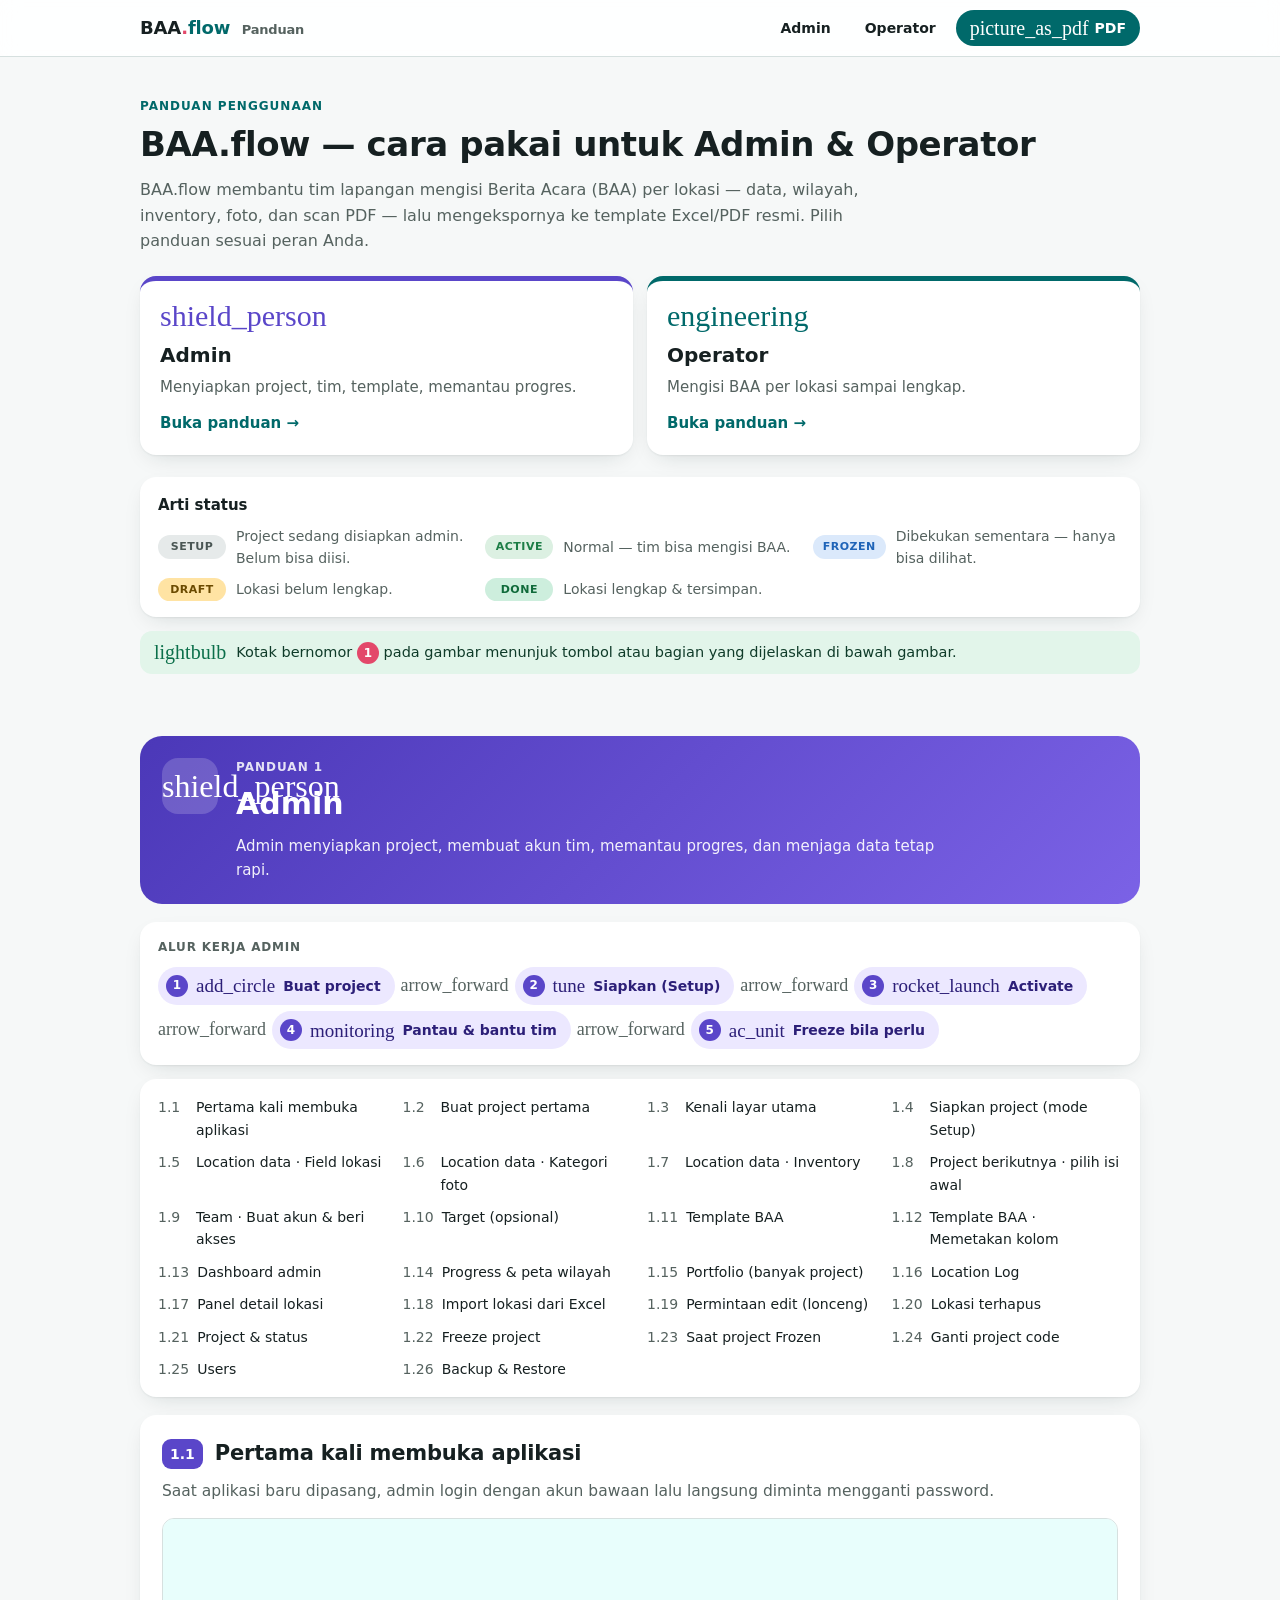
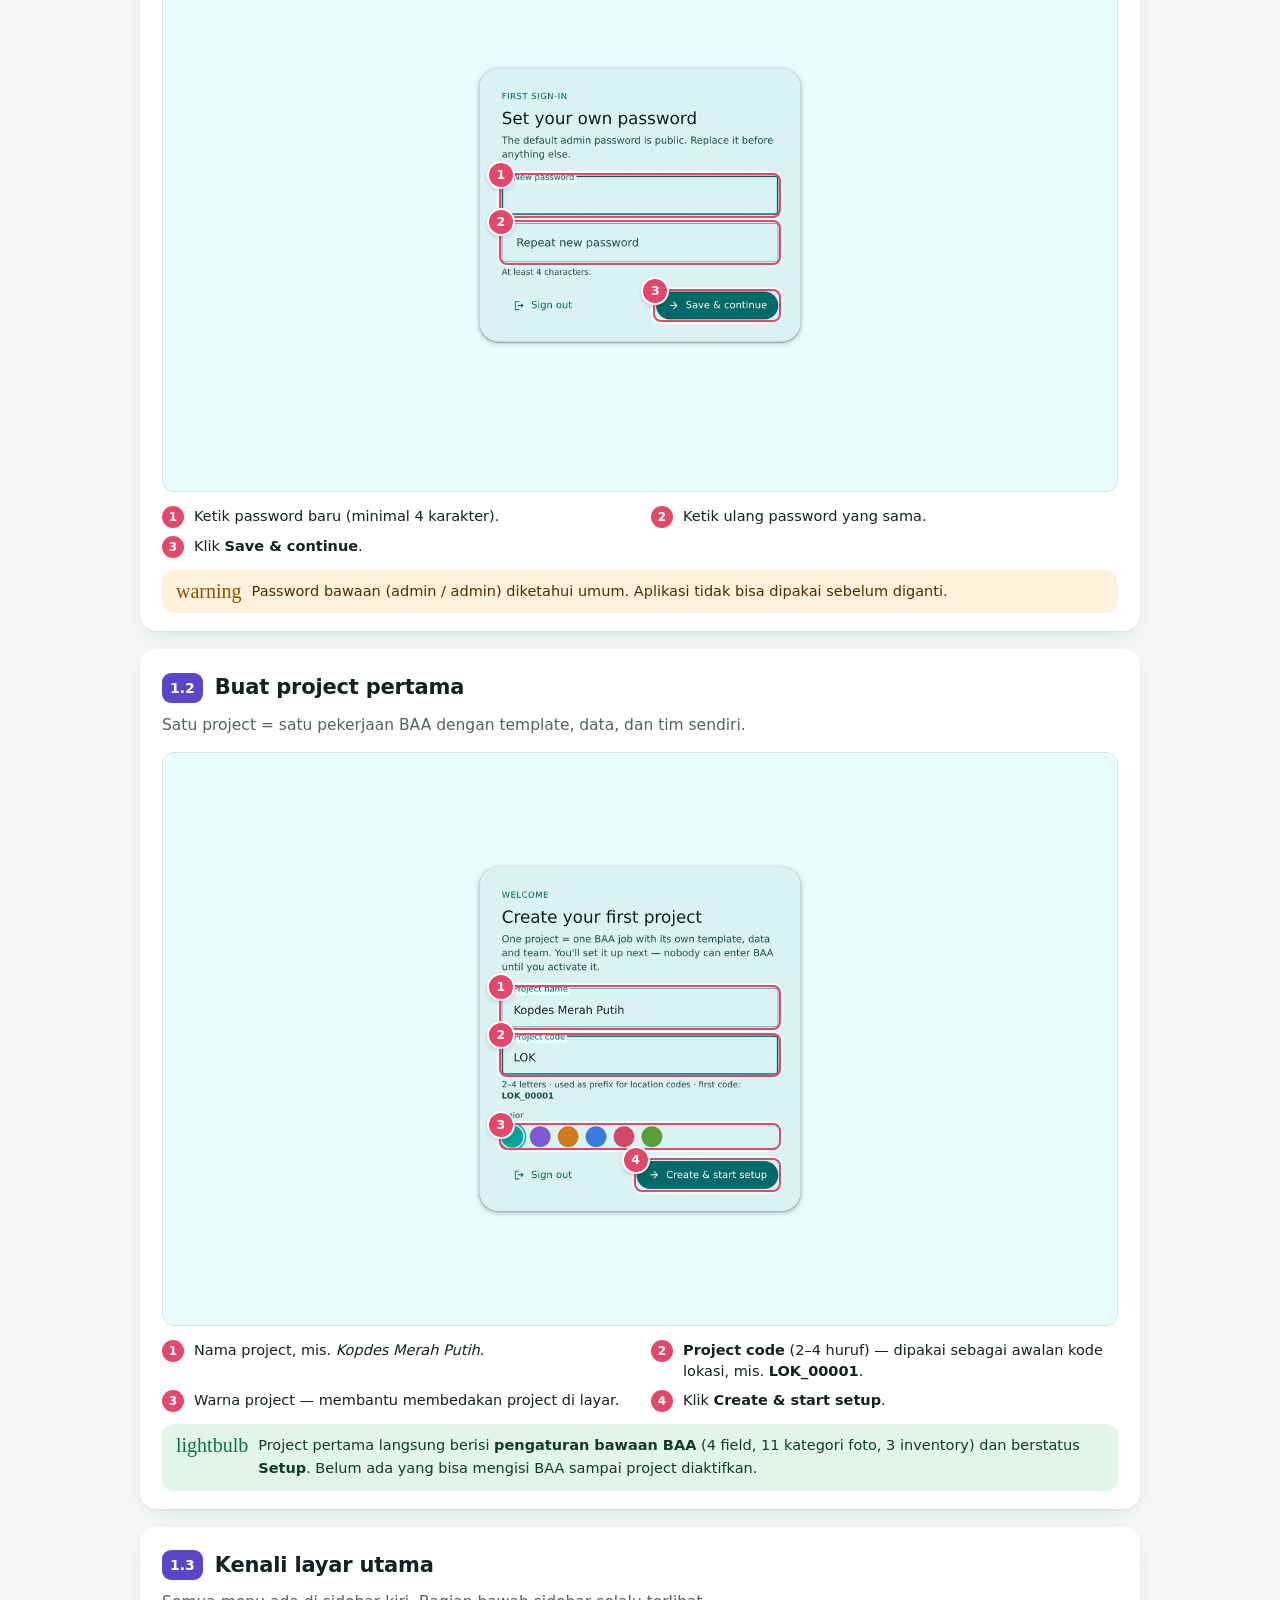
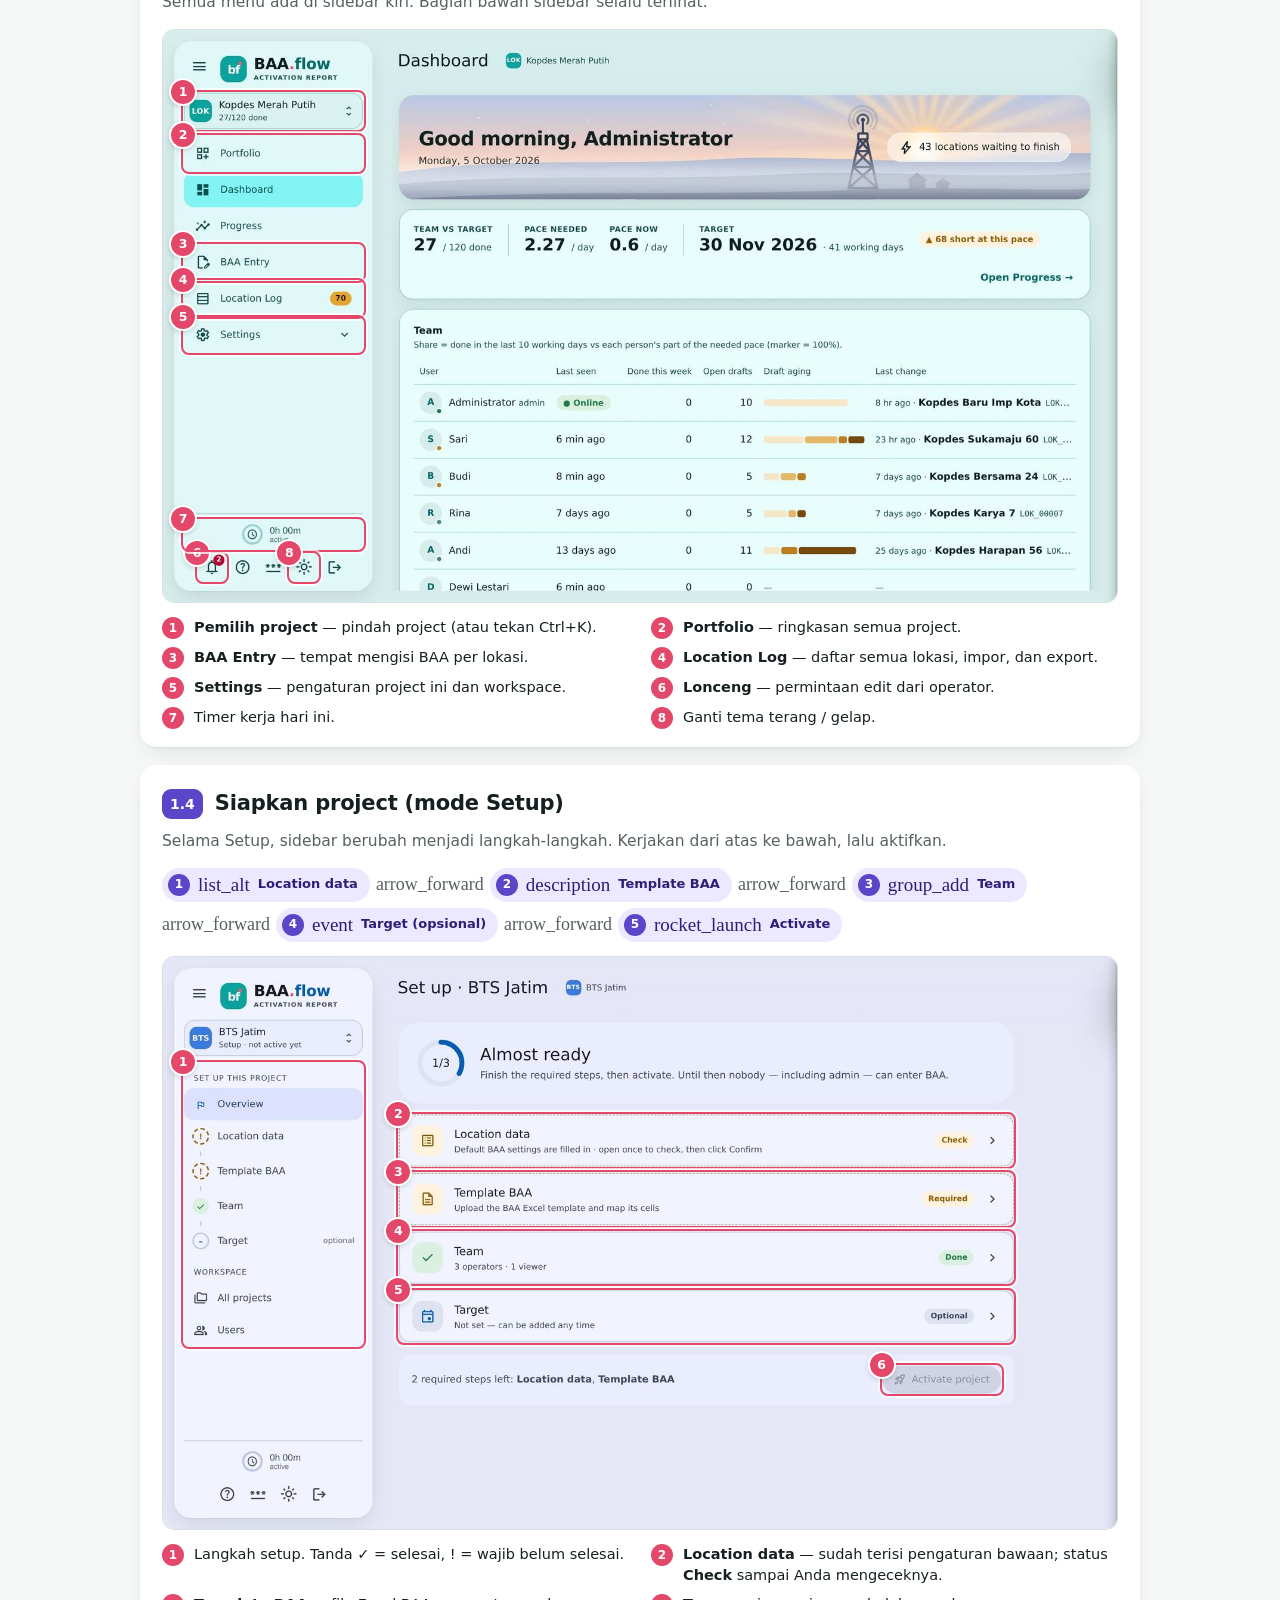
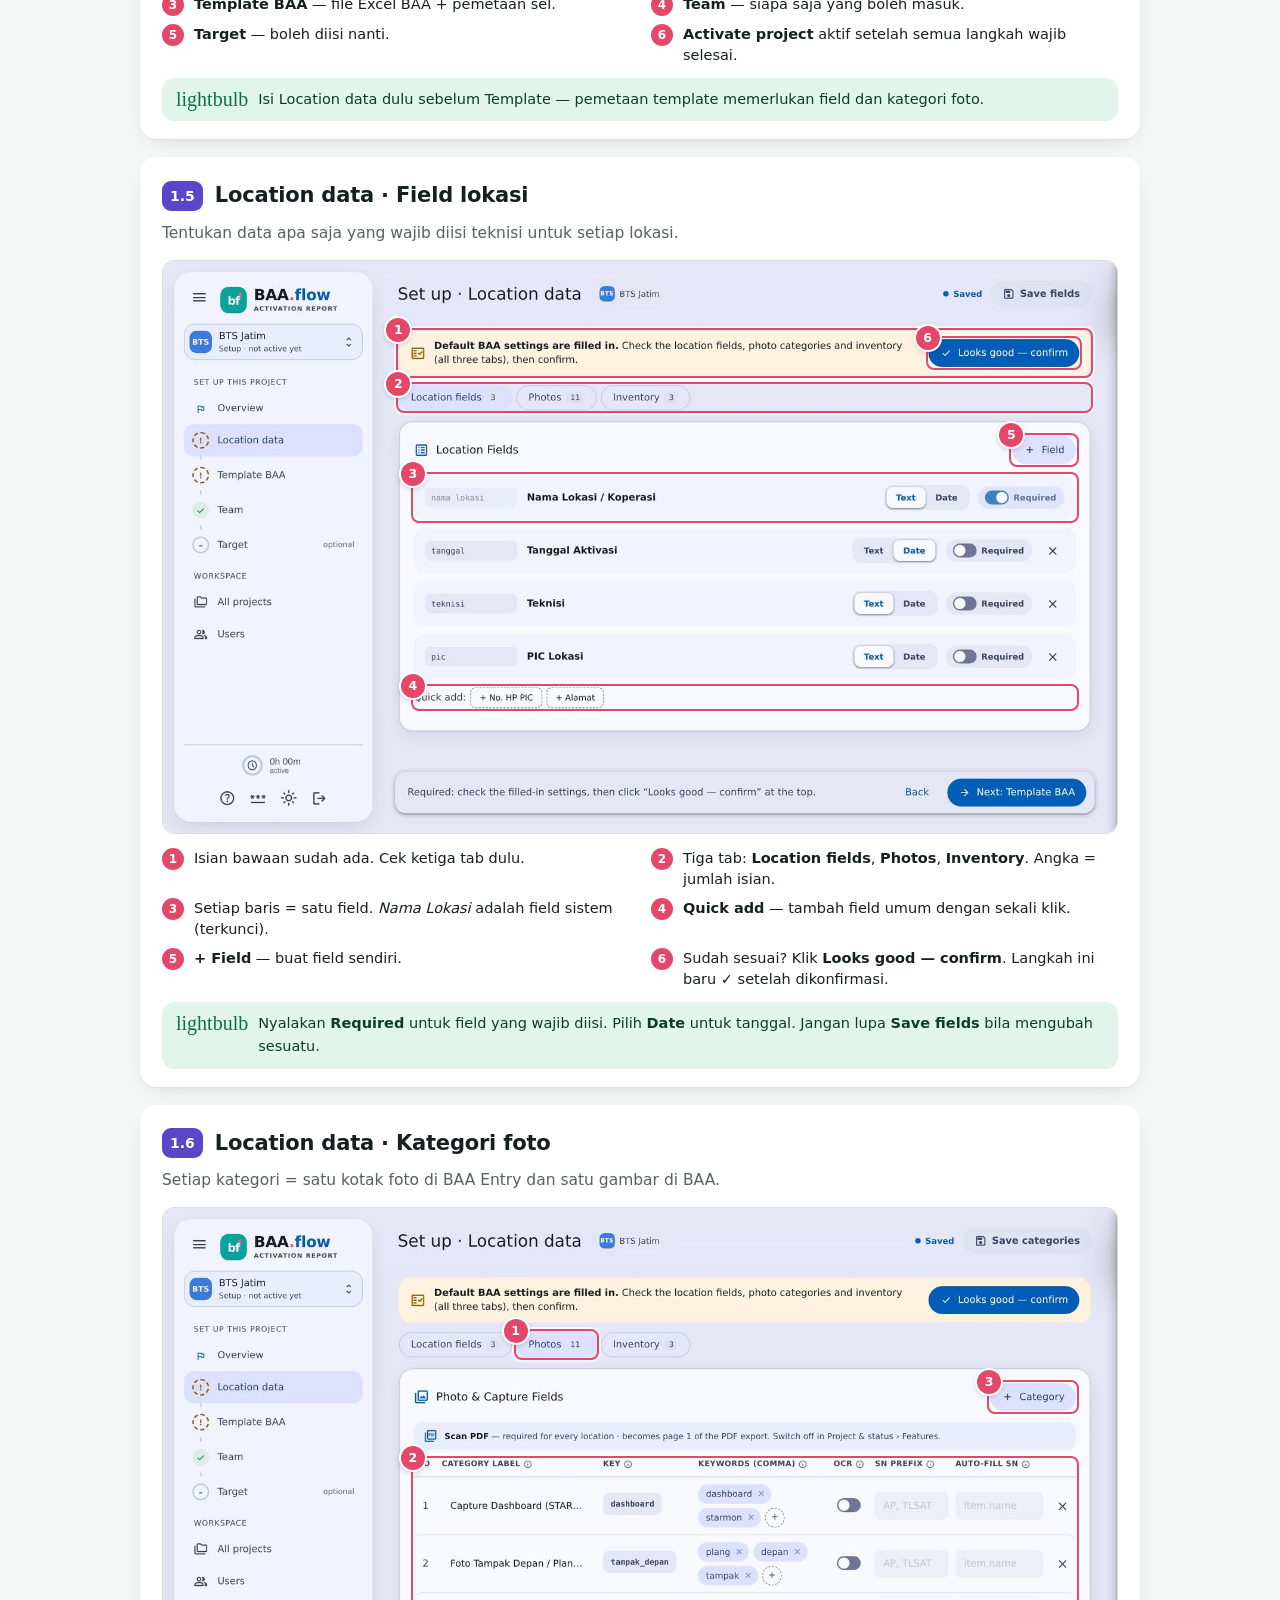
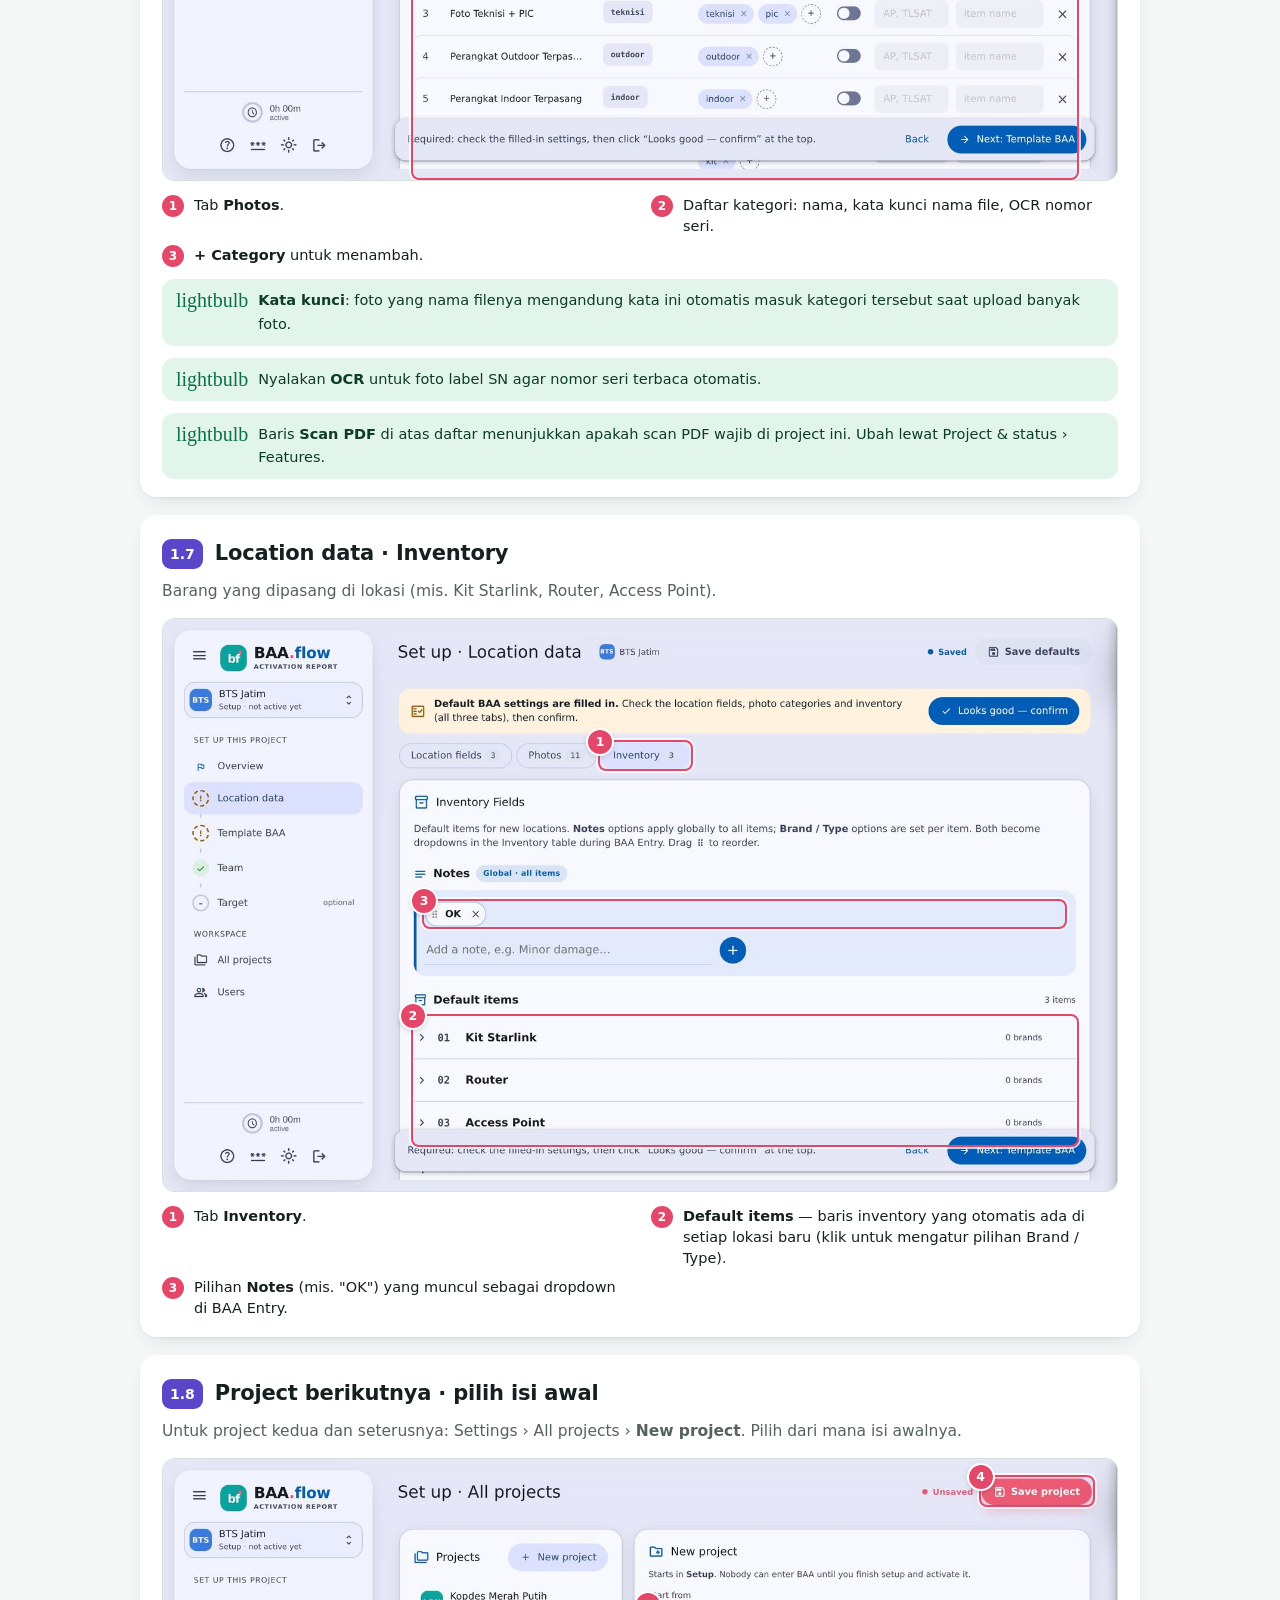
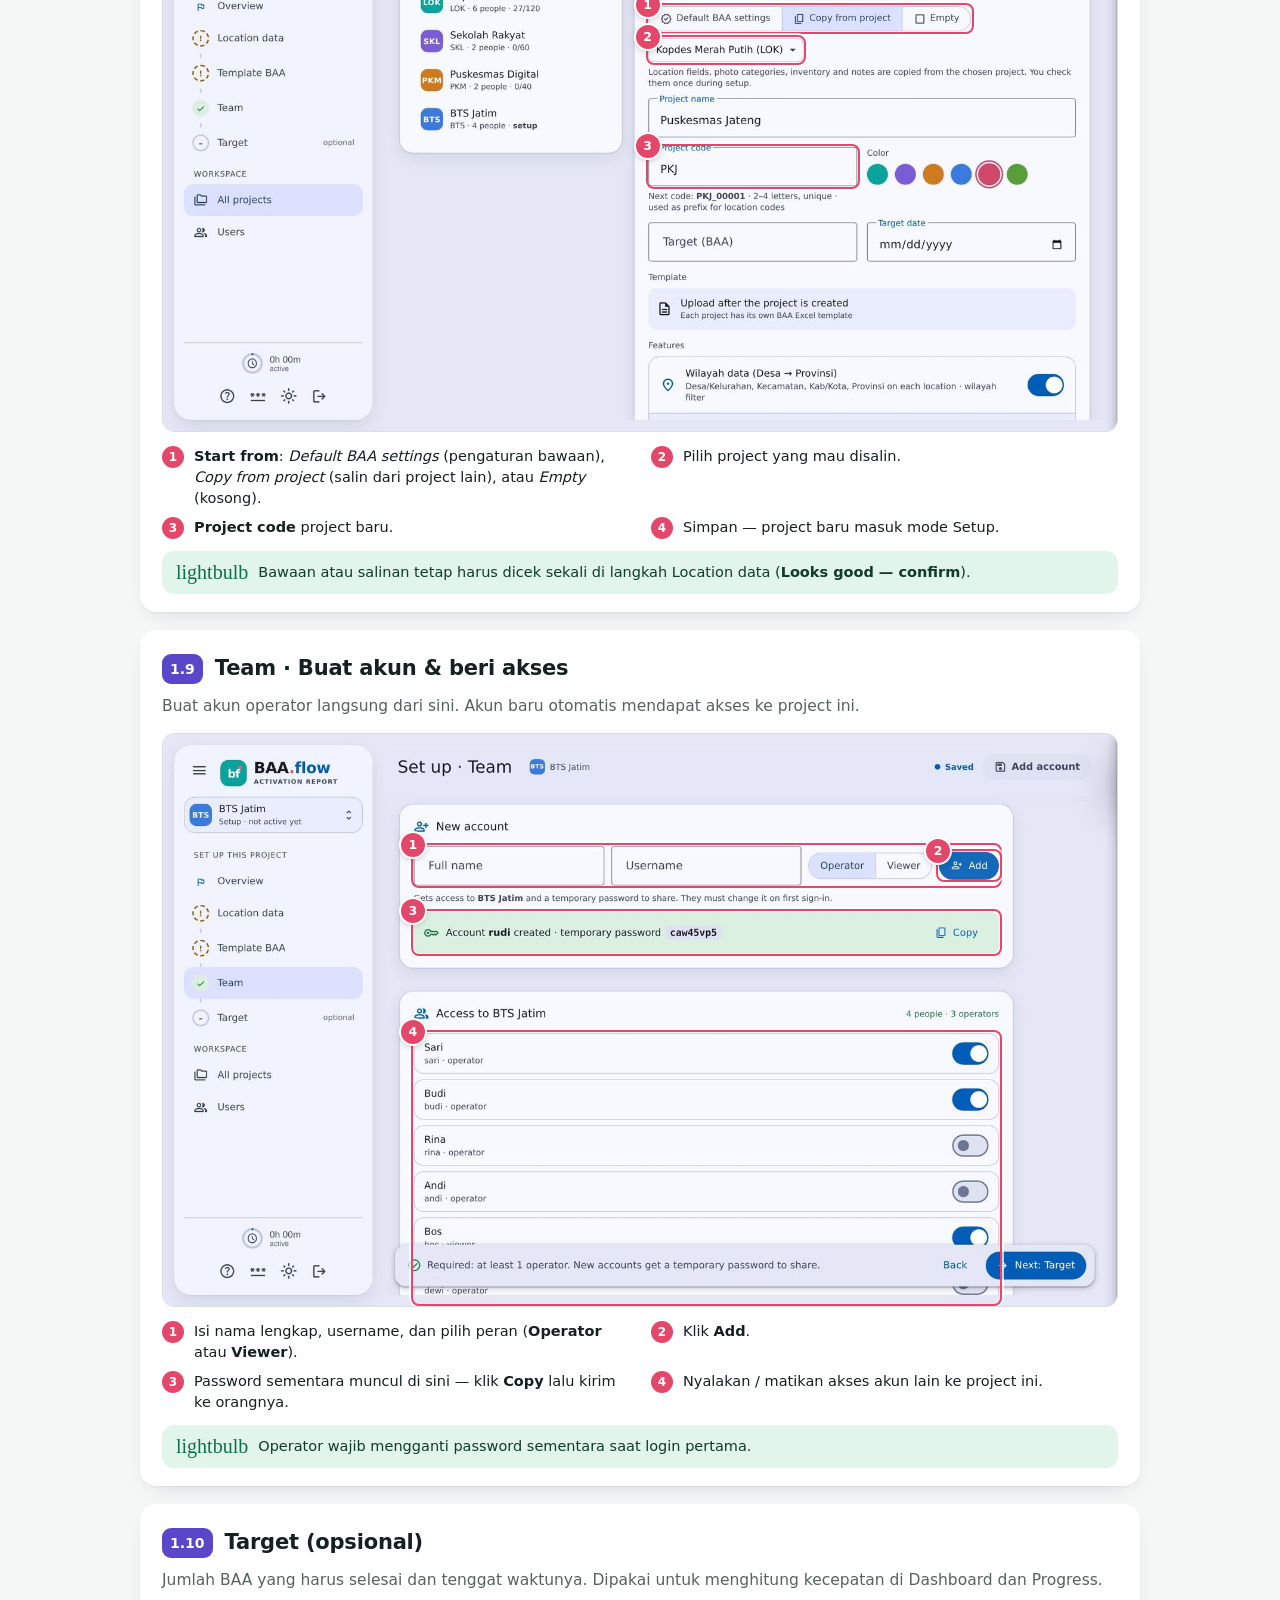
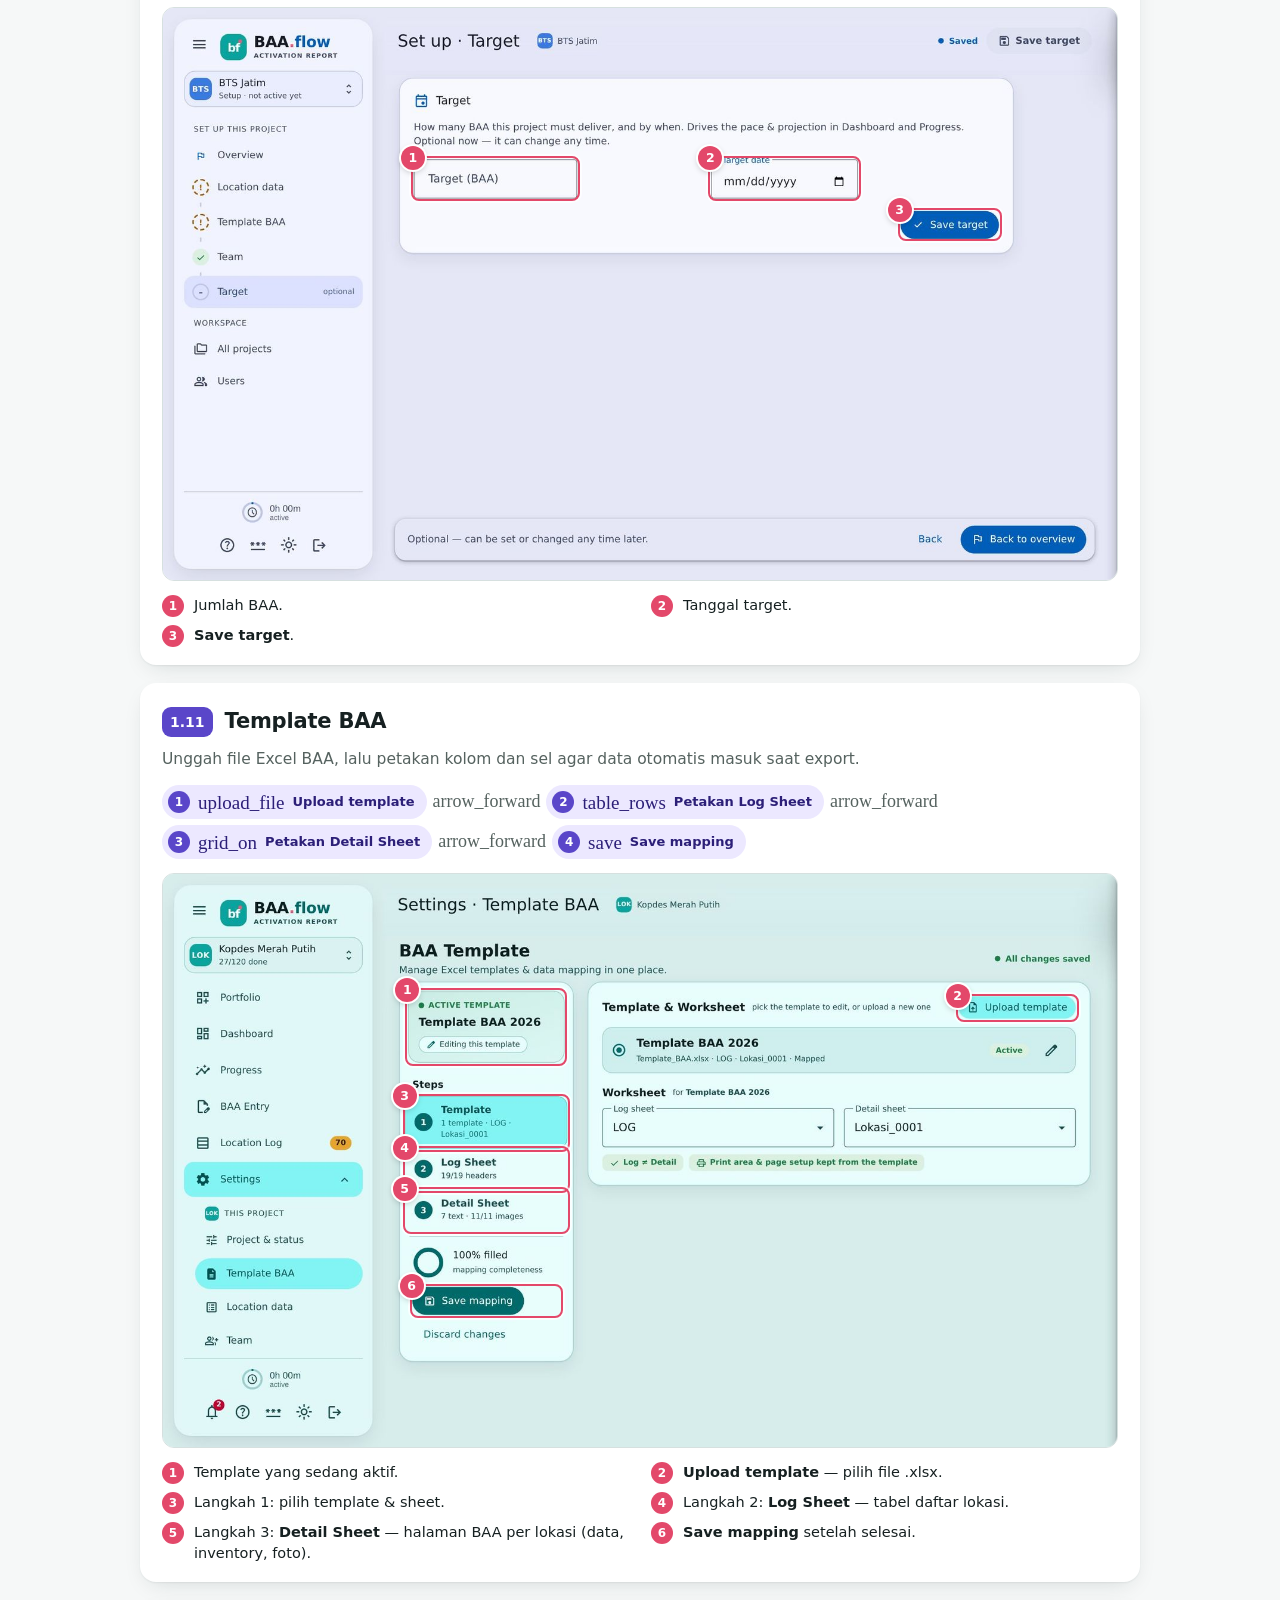
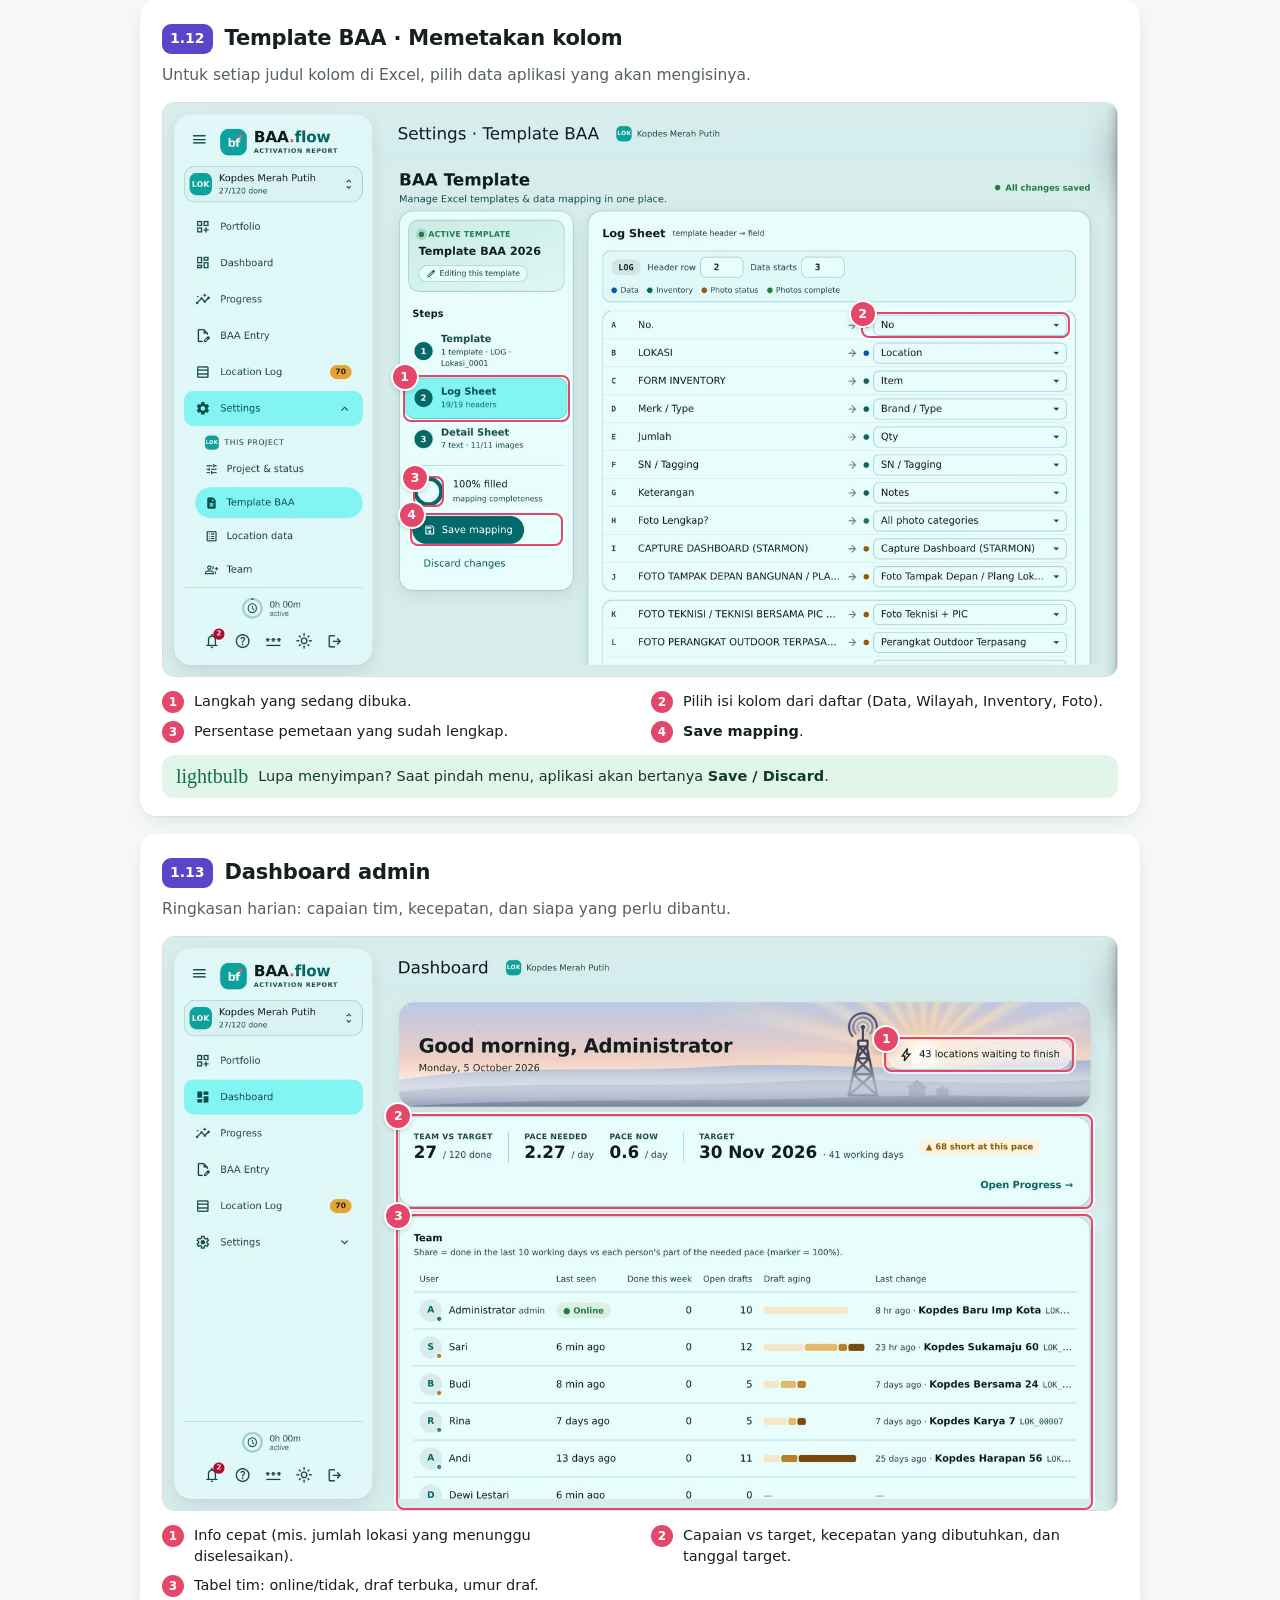
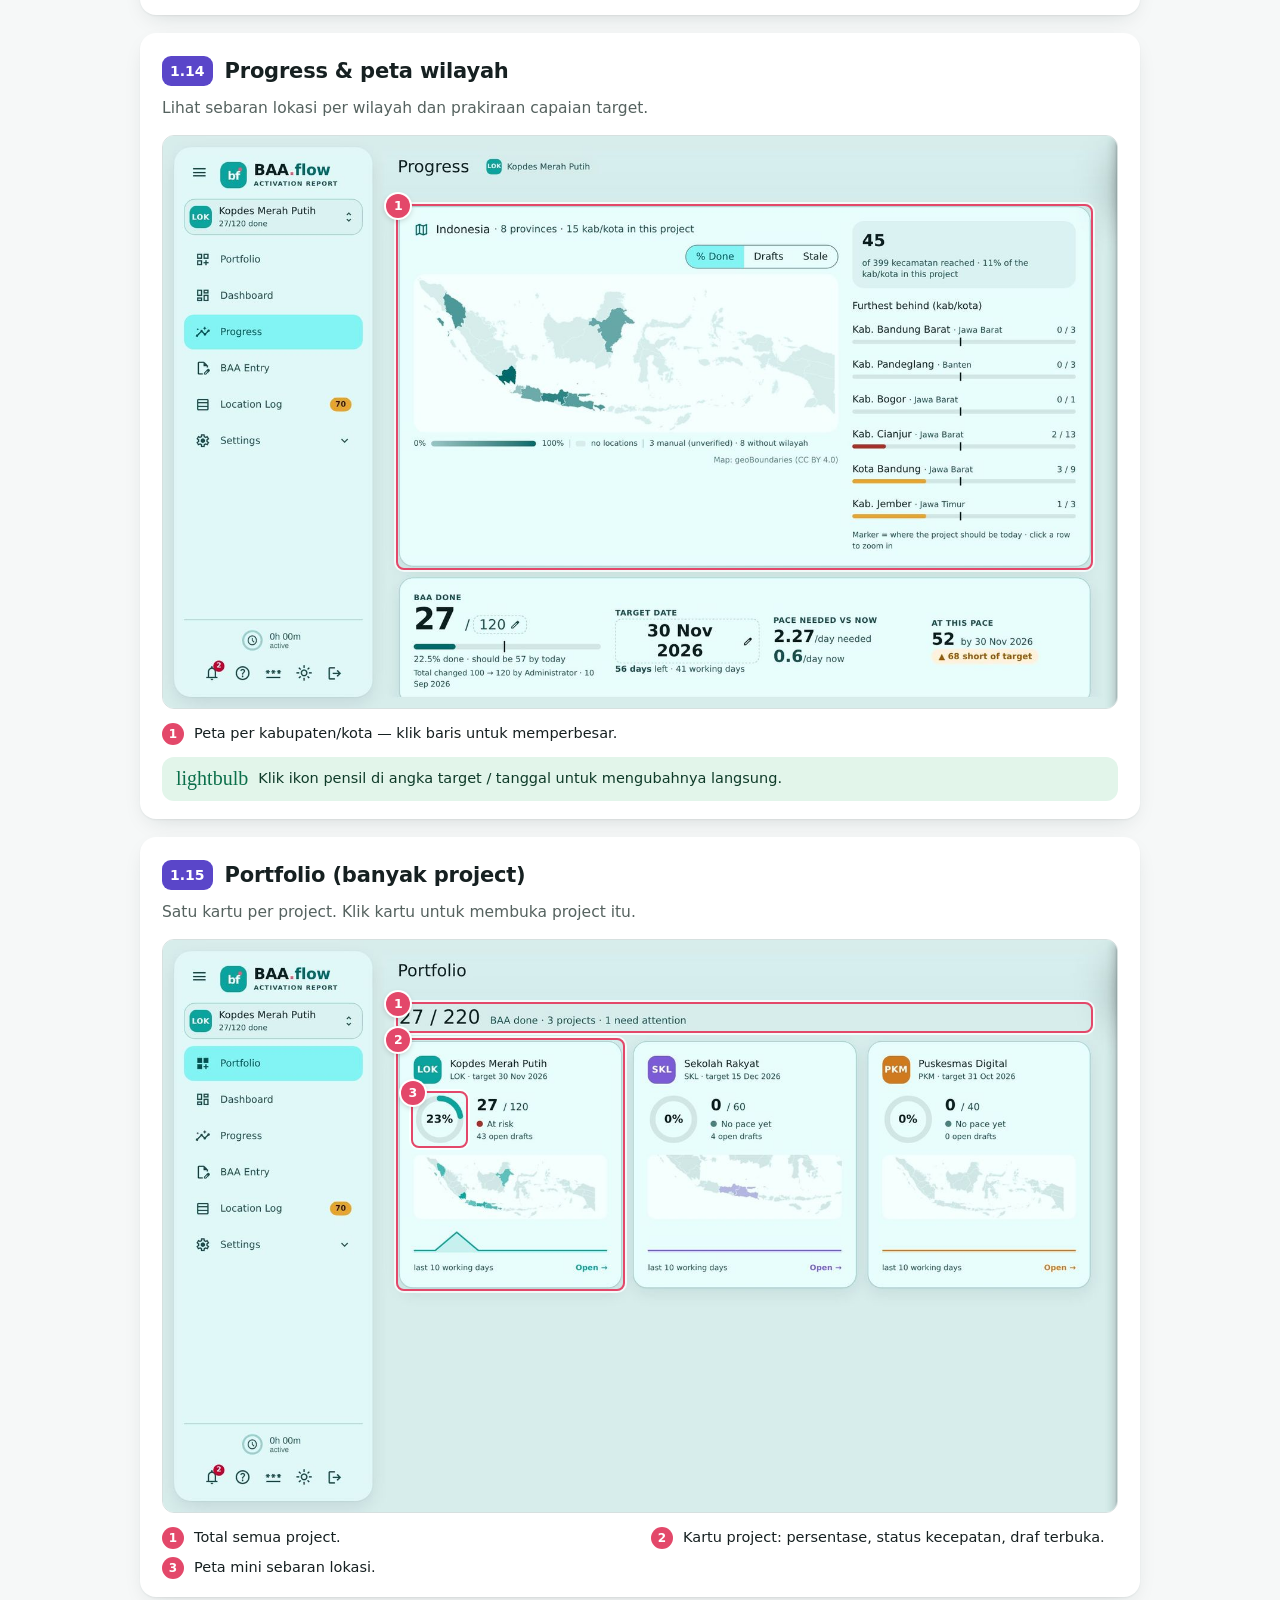
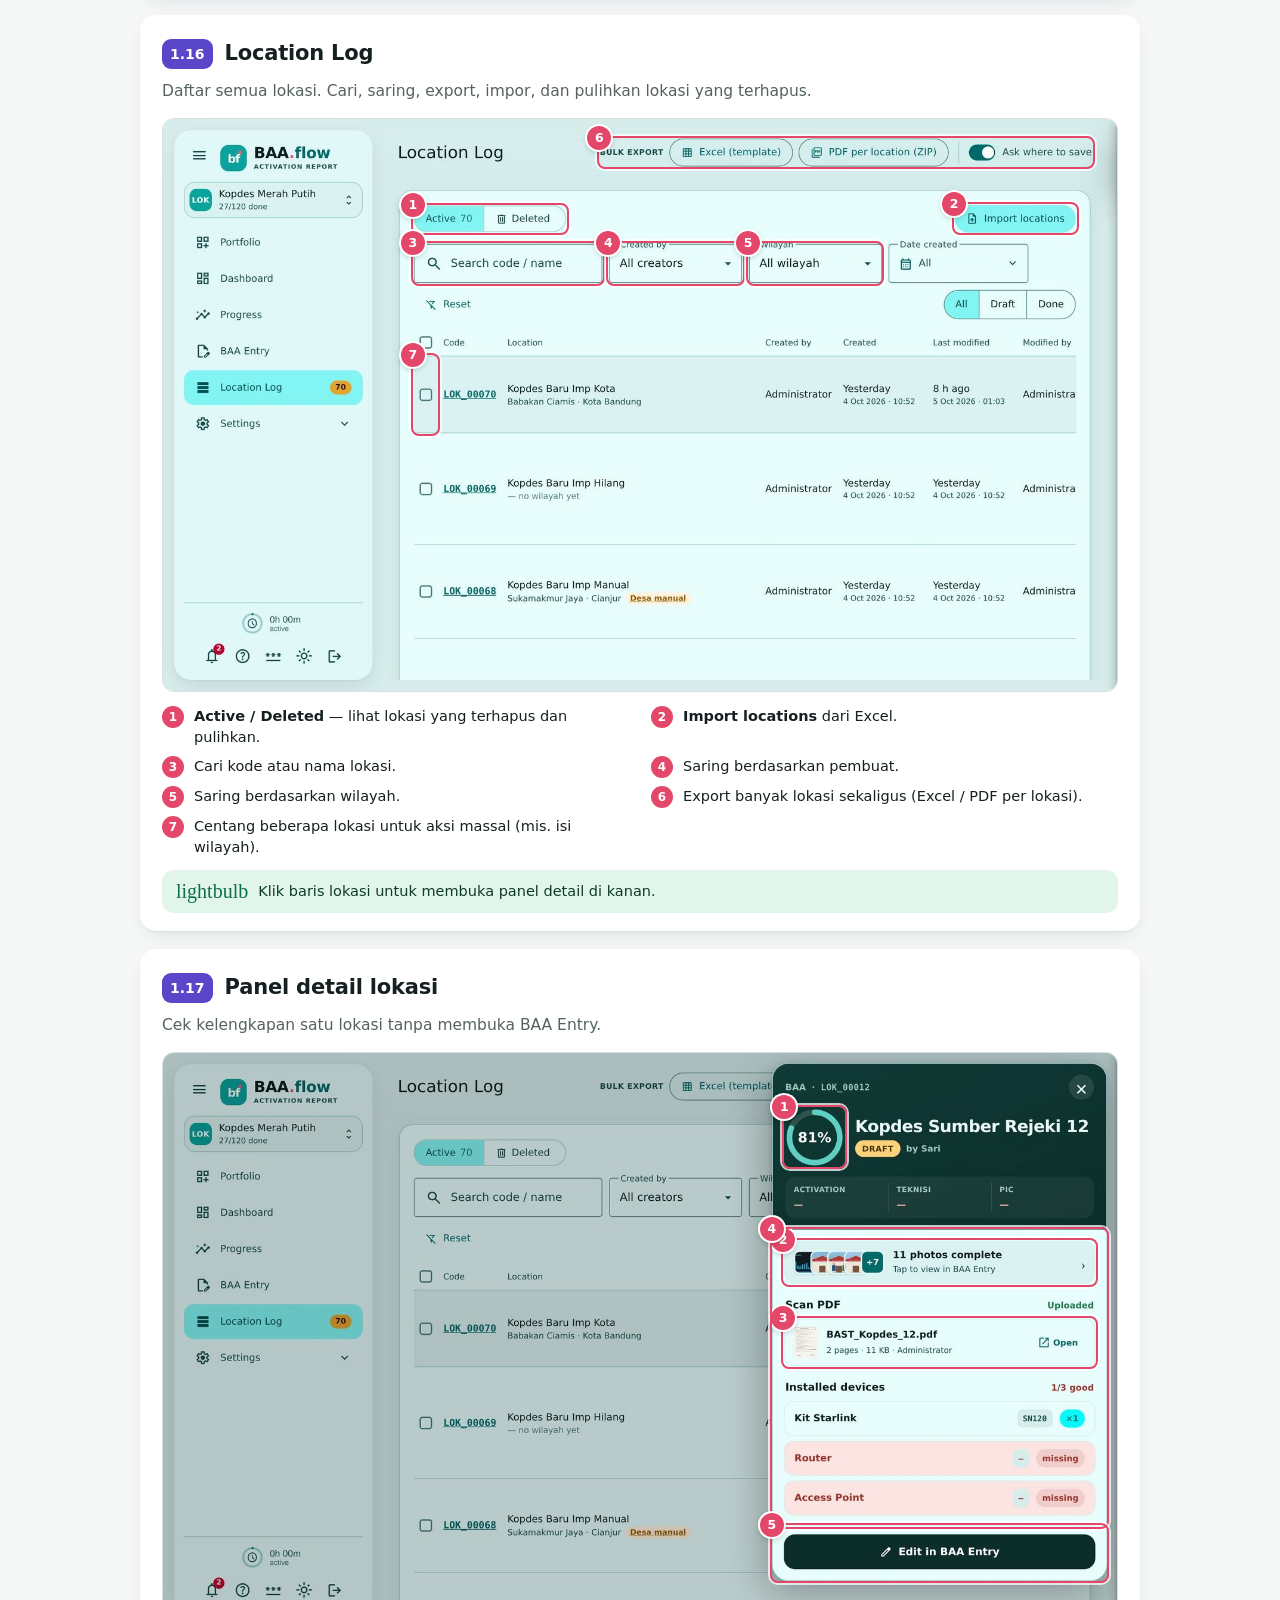
==== commit ee5a116b: "Scan PDF switch per project + info row; guide updated [skip ci] - projects.scan_on (default on); off" ====
--- a/app/web/guide/index.html
+++ b/app/web/guide/index.html
@@ -128,7 +128,7 @@
         <p class="lead">Semua menu ada di sidebar kiri. Bagian bawah sidebar selalu terlihat.</p><figure class="shot"><div class="frame"><img src="img/a_layout.jpg" width="1366" height="820" alt="Kenali layar utama" loading="lazy"><span class="mk" style="left:1.903%;top:10.488%;width:19.327%;height:7.317%"><b>1</b></span><span class="mk" style="left:1.903%;top:18.049%;width:19.327%;height:7.073%"><b>2</b></span><span class="mk" style="left:1.903%;top:37.073%;width:19.327%;height:7.073%"><b>3</b></span><span class="mk" style="left:1.903%;top:43.415%;width:19.327%;height:7.073%"><b>4</b></span><span class="mk" style="left:1.903%;top:49.756%;width:19.327%;height:7.073%"><b>5</b></span><span class="mk" style="left:3.367%;top:90.976%;width:3.514%;height:5.854%"><b>6</b></span><span class="mk" style="left:1.903%;top:85.122%;width:19.327%;height:6.098%"><b>7</b></span><span class="mk" style="left:13.031%;top:90.976%;width:3.514%;height:5.854%"><b>8</b></span></div></figure><ol class="legend"><li><b class="ln">1</b><span><b>Pemilih project</b> — pindah project (atau tekan Ctrl+K).</span></li><li><b class="ln">2</b><span><b>Portfolio</b> — ringkasan semua project.</span></li><li><b class="ln">3</b><span><b>BAA Entry</b> — tempat mengisi BAA per lokasi.</span></li><li><b class="ln">4</b><span><b>Location Log</b> — daftar semua lokasi, impor, dan export.</span></li><li><b class="ln">5</b><span><b>Settings</b> — pengaturan project ini dan workspace.</span></li><li><b class="ln">6</b><span><b>Lonceng</b> — permintaan edit dari operator.</span></li><li><b class="ln">7</b><span>Timer kerja hari ini.</span></li><li><b class="ln">8</b><span>Ganti tema terang / gelap.</span></li></ol></article><article class="topic" id="a-setup"><header><span class="tn">1.4</span><h3>Siapkan project (mode Setup)</h3></header>
         <p class="lead">Selama Setup, sidebar berubah menjadi langkah-langkah. Kerjakan dari atas ke bawah, lalu aktifkan.</p><div class="flow sm"><span class="fl-st"><span class="fl-n">1</span><span class="mi">list_alt</span><span class="fl-t">Location data</span></span><span class="fl-ar" aria-hidden="true"><span class="mi">arrow_forward</span></span><span class="fl-st"><span class="fl-n">2</span><span class="mi">description</span><span class="fl-t">Template BAA</span></span><span class="fl-ar" aria-hidden="true"><span class="mi">arrow_forward</span></span><span class="fl-st"><span class="fl-n">3</span><span class="mi">group_add</span><span class="fl-t">Team</span></span><span class="fl-ar" aria-hidden="true"><span class="mi">arrow_forward</span></span><span class="fl-st"><span class="fl-n">4</span><span class="mi">event</span><span class="fl-t">Target (opsional)</span></span><span class="fl-ar" aria-hidden="true"><span class="mi">arrow_forward</span></span><span class="fl-st"><span class="fl-n">5</span><span class="mi">rocket_launch</span><span class="fl-t">Activate</span></span></div><figure class="shot"><div class="frame"><img src="img/a_setup_overview.jpg" width="1366" height="820" alt="Siapkan project (mode Setup)" loading="lazy"><span class="mk" style="left:1.903%;top:18.049%;width:19.327%;height:50.488%"><b>1</b></span><span class="mk" style="left:24.451%;top:27.073%;width:65.007%;height:10.000%"><b>2</b></span><span class="mk" style="left:24.451%;top:37.317%;width:65.007%;height:10.000%"><b>3</b></span><span class="mk" style="left:24.451%;top:47.561%;width:65.007%;height:10.000%"><b>4</b></span><span class="mk" style="left:24.451%;top:57.805%;width:65.007%;height:10.000%"><b>5</b></span><span class="mk" style="left:75.110%;top:70.976%;width:13.031%;height:5.854%"><b>6</b></span></div></figure><ol class="legend"><li><b class="ln">1</b><span>Langkah setup. Tanda ✓ = selesai, ! = wajib belum selesai.</span></li><li><b class="ln">2</b><span><b>Location data</b> — sudah terisi pengaturan bawaan; status <b>Check</b> sampai Anda mengeceknya.</span></li><li><b class="ln">3</b><span><b>Template BAA</b> — file Excel BAA + pemetaan sel.</span></li><li><b class="ln">4</b><span><b>Team</b> — siapa saja yang boleh masuk.</span></li><li><b class="ln">5</b><span><b>Target</b> — boleh diisi nanti.</span></li><li><b class="ln">6</b><span><b>Activate project</b> aktif setelah semua langkah wajib selesai.</span></li></ol><div class="note tip"><span class="mi">lightbulb</span><p>Isi Location data dulu sebelum Template — pemetaan template memerlukan field dan kategori foto.</p></div></article><article class="topic" id="a-fields"><header><span class="tn">1.5</span><h3>Location data · Field lokasi</h3></header>
         <p class="lead">Tentukan data apa saja yang wajib diisi teknisi untuk setiap lokasi.</p><figure class="shot"><div class="frame"><img src="img/a_setup_fields.jpg" width="1366" height="820" alt="Location data · Field lokasi" loading="lazy"><span class="mk" style="left:24.451%;top:11.707%;width:73.060%;height:8.780%"><b>1</b></span><span class="mk" style="left:24.451%;top:21.220%;width:73.060%;height:5.366%"><b>2</b></span><span class="mk" style="left:25.988%;top:36.951%;width:69.985%;height:8.780%"><b>3</b></span><span class="mk" style="left:25.988%;top:74.024%;width:69.985%;height:4.634%"><b>4</b></span><span class="mk" style="left:88.726%;top:30.122%;width:7.247%;height:5.854%"><b>5</b></span><span class="mk" style="left:79.941%;top:13.171%;width:16.398%;height:5.854%"><b>6</b></span></div></figure><ol class="legend"><li><b class="ln">1</b><span>Isian bawaan sudah ada. Cek ketiga tab dulu.</span></li><li><b class="ln">2</b><span>Tiga tab: <b>Location fields</b>, <b>Photos</b>, <b>Inventory</b>. Angka = jumlah isian.</span></li><li><b class="ln">3</b><span>Setiap baris = satu field. <i>Nama Lokasi</i> adalah field sistem (terkunci).</span></li><li><b class="ln">4</b><span><b>Quick add</b> — tambah field umum dengan sekali klik.</span></li><li><b class="ln">5</b><span><b>+ Field</b> — buat field sendiri.</span></li><li><b class="ln">6</b><span>Sudah sesuai? Klik <b>Looks good — confirm</b>. Langkah ini baru ✓ setelah dikonfirmasi.</span></li></ol><div class="note tip"><span class="mi">lightbulb</span><p>Nyalakan <b>Required</b> untuk field yang wajib diisi. Pilih <b>Date</b> untuk tanggal. Jangan lupa <b>Save fields</b> bila mengubah sesuatu.</p></div></article><article class="topic" id="a-photos"><header><span class="tn">1.6</span><h3>Location data · Kategori foto</h3></header>
-        <p class="lead">Setiap kategori = satu kotak foto di BAA Entry dan satu gambar di BAA.</p><figure class="shot"><div class="frame"><img src="img/a_setup_photos.jpg" width="1366" height="820" alt="Location data · Kategori foto" loading="lazy"><span class="mk" style="left:36.750%;top:21.220%;width:9.004%;height:5.366%"><b>1</b></span><span class="mk" style="left:25.988%;top:36.951%;width:69.985%;height:63.049%"><b>2</b></span><span class="mk" style="left:86.384%;top:30.122%;width:9.590%;height:5.854%"><b>3</b></span></div></figure><ol class="legend"><li><b class="ln">1</b><span>Tab <b>Photos</b>.</span></li><li><b class="ln">2</b><span>Daftar kategori: nama, kata kunci nama file, OCR nomor seri.</span></li><li><b class="ln">3</b><span><b>+ Category</b> untuk menambah.</span></li></ol><div class="note tip"><span class="mi">lightbulb</span><p><b>Kata kunci</b>: foto yang nama filenya mengandung kata ini otomatis masuk kategori tersebut saat upload banyak foto.</p></div><div class="note tip"><span class="mi">lightbulb</span><p>Nyalakan <b>OCR</b> untuk foto label SN agar nomor seri terbaca otomatis.</p></div></article><article class="topic" id="a-inventory"><header><span class="tn">1.7</span><h3>Location data · Inventory</h3></header>
+        <p class="lead">Setiap kategori = satu kotak foto di BAA Entry dan satu gambar di BAA.</p><figure class="shot"><div class="frame"><img src="img/a_setup_photos.jpg" width="1366" height="820" alt="Location data · Kategori foto" loading="lazy"><span class="mk" style="left:36.750%;top:21.220%;width:9.004%;height:5.366%"><b>1</b></span><span class="mk" style="left:25.988%;top:43.293%;width:69.985%;height:56.707%"><b>2</b></span><span class="mk" style="left:86.384%;top:30.122%;width:9.590%;height:5.854%"><b>3</b></span></div></figure><ol class="legend"><li><b class="ln">1</b><span>Tab <b>Photos</b>.</span></li><li><b class="ln">2</b><span>Daftar kategori: nama, kata kunci nama file, OCR nomor seri.</span></li><li><b class="ln">3</b><span><b>+ Category</b> untuk menambah.</span></li></ol><div class="note tip"><span class="mi">lightbulb</span><p><b>Kata kunci</b>: foto yang nama filenya mengandung kata ini otomatis masuk kategori tersebut saat upload banyak foto.</p></div><div class="note tip"><span class="mi">lightbulb</span><p>Nyalakan <b>OCR</b> untuk foto label SN agar nomor seri terbaca otomatis.</p></div><div class="note tip"><span class="mi">lightbulb</span><p>Baris <b>Scan PDF</b> di atas daftar menunjukkan apakah scan PDF wajib di project ini. Ubah lewat Project &amp; status › Features.</p></div></article><article class="topic" id="a-inventory"><header><span class="tn">1.7</span><h3>Location data · Inventory</h3></header>
         <p class="lead">Barang yang dipasang di lokasi (mis. Kit Starlink, Router, Access Point).</p><figure class="shot"><div class="frame"><img src="img/a_setup_inventory.jpg" width="1366" height="820" alt="Location data · Inventory" loading="lazy"><span class="mk" style="left:45.608%;top:21.220%;width:9.956%;height:5.366%"><b>1</b></span><span class="mk" style="left:25.988%;top:69.024%;width:69.985%;height:23.293%"><b>2</b></span><span class="mk" style="left:27.160%;top:48.902%;width:67.643%;height:5.366%"><b>3</b></span></div></figure><ol class="legend"><li><b class="ln">1</b><span>Tab <b>Inventory</b>.</span></li><li><b class="ln">2</b><span><b>Default items</b> — baris inventory yang otomatis ada di setiap lokasi baru (klik untuk mengatur pilihan Brand / Type).</span></li><li><b class="ln">3</b><span>Pilihan <b>Notes</b> (mis. &quot;OK&quot;) yang muncul sebagai dropdown di BAA Entry.</span></li></ol></article><article class="topic" id="a-newproject"><header><span class="tn">1.8</span><h3>Project berikutnya · pilih isi awal</h3></header>
         <p class="lead">Untuk project kedua dan seterusnya: Settings › All projects › <b>New project</b>. Pilih dari mana isi awalnya.</p><figure class="shot"><div class="frame"><img src="img/a_newproject.jpg" width="1366" height="820" alt="Project berikutnya · pilih isi awal" loading="lazy"><span class="mk" style="left:50.586%;top:25.244%;width:34.407%;height:5.366%"><b>1</b></span><span class="mk" style="left:50.586%;top:30.854%;width:16.837%;height:5.122%"><b>2</b></span><span class="mk" style="left:50.586%;top:49.878%;width:22.474%;height:7.805%"><b>3</b></span><span class="mk" style="left:85.505%;top:2.927%;width:12.152%;height:5.610%"><b>4</b></span></div></figure><ol class="legend"><li><b class="ln">1</b><span><b>Start from</b>: <i>Default BAA settings</i> (pengaturan bawaan), <i>Copy from project</i> (salin dari project lain), atau <i>Empty</i> (kosong).</span></li><li><b class="ln">2</b><span>Pilih project yang mau disalin.</span></li><li><b class="ln">3</b><span><b>Project code</b> project baru.</span></li><li><b class="ln">4</b><span>Simpan — project baru masuk mode Setup.</span></li></ol><div class="note tip"><span class="mi">lightbulb</span><p>Bawaan atau salinan tetap harus dicek sekali di langkah Location data (<b>Looks good — confirm</b>).</p></div></article><article class="topic" id="a-team"><header><span class="tn">1.9</span><h3>Team · Buat akun &amp; beri akses</h3></header>
         <p class="lead">Buat akun operator langsung dari sini. Akun baru otomatis mendapat akses ke project ini.</p><figure class="shot"><div class="frame"><img src="img/a_setup_team.jpg" width="1366" height="820" alt="Team · Buat akun &amp; beri akses" loading="lazy"><span class="mk" style="left:25.988%;top:19.146%;width:61.933%;height:7.805%"><b>1</b></span><span class="mk" style="left:81.040%;top:20.122%;width:6.881%;height:5.854%"><b>2</b></span><span class="mk" style="left:25.988%;top:30.610%;width:61.933%;height:8.293%"><b>3</b></span><span class="mk" style="left:25.988%;top:51.829%;width:61.933%;height:48.171%"><b>4</b></span></div></figure><ol class="legend"><li><b class="ln">1</b><span>Isi nama lengkap, username, dan pilih peran (<b>Operator</b> atau <b>Viewer</b>).</span></li><li><b class="ln">2</b><span>Klik <b>Add</b>.</span></li><li><b class="ln">3</b><span>Password sementara muncul di sini — klik <b>Copy</b> lalu kirim ke orangnya.</span></li><li><b class="ln">4</b><span>Nyalakan / matikan akses akun lain ke project ini.</span></li></ol><div class="note tip"><span class="mi">lightbulb</span><p>Operator wajib mengganti password sementara saat login pertama.</p></div></article><article class="topic" id="a-target"><header><span class="tn">1.10</span><h3>Target (opsional)</h3></header>
@@ -143,7 +143,7 @@
         <p class="lead">Masukkan banyak lokasi sekaligus. Kode lokasi dibuat otomatis.</p><div class="flow sm"><span class="fl-st"><span class="fl-n">1</span><span class="mi">download</span><span class="fl-t">Download template</span></span><span class="fl-ar" aria-hidden="true"><span class="mi">arrow_forward</span></span><span class="fl-st"><span class="fl-n">2</span><span class="mi">edit_note</span><span class="fl-t">Isi di Excel</span></span><span class="fl-ar" aria-hidden="true"><span class="mi">arrow_forward</span></span><span class="fl-st"><span class="fl-n">3</span><span class="mi">upload_file</span><span class="fl-t">Upload</span></span><span class="fl-ar" aria-hidden="true"><span class="mi">arrow_forward</span></span><span class="fl-st"><span class="fl-n">4</span><span class="mi">preview</span><span class="fl-t">Cek preview</span></span><span class="fl-ar" aria-hidden="true"><span class="mi">arrow_forward</span></span><span class="fl-st"><span class="fl-n">5</span><span class="mi">done_all</span><span class="fl-t">Import</span></span></div><figure class="shot"><div class="frame"><img src="img/a_import.jpg" width="1366" height="820" alt="Import lokasi dari Excel" loading="lazy"><span class="mk" style="left:25.110%;top:16.463%;width:17.570%;height:8.171%"><b>1</b></span><span class="mk" style="left:45.754%;top:24.756%;width:15.081%;height:5.854%"><b>2</b></span><span class="mk" style="left:45.754%;top:31.098%;width:50.220%;height:15.366%"><b>3</b></span><span class="mk" style="left:25.110%;top:37.927%;width:17.570%;height:8.171%"><b>4</b></span></div></figure><ol class="legend"><li><b class="ln">1</b><span>Ikuti 4 langkah di kiri.</span></li><li><b class="ln">2</b><span><b>Download Template</b> — format Excel yang benar.</span></li><li><b class="ln">3</b><span>Klik untuk memilih file yang sudah diisi.</span></li><li><b class="ln">4</b><span>Klik <b>Import</b> setelah preview benar.</span></li></ol></article><article class="topic" id="a-notif"><header><span class="tn">1.19</span><h3>Permintaan edit (lonceng)</h3></header>
         <p class="lead">Operator hanya bisa mengubah lokasi miliknya. Jika perlu mengubah lokasi orang lain, ia mengirim permintaan.</p><figure class="shot"><div class="frame"><img src="img/a_notif.jpg" width="1366" height="820" alt="Permintaan edit (lonceng)" loading="lazy"><span class="mk" style="left:25.988%;top:26.829%;width:69.985%;height:9.390%"><b>1</b></span><span class="mk" style="left:84.919%;top:29.024%;width:7.247%;height:5.854%"><b>2</b></span><span class="mk" style="left:3.367%;top:90.976%;width:3.514%;height:5.854%"><b>3</b></span></div></figure><ol class="legend"><li><b class="ln">1</b><span>Lokasi, peminta, dan pemilik saat ini.</span></li><li><b class="ln">2</b><span><b>Approve</b> — lokasi pindah ke peminta.</span></li><li><b class="ln">3</b><span>Angka merah di lonceng = jumlah permintaan baru.</span></li></ol><div class="note tip"><span class="mi">lightbulb</span><p>Tombol <b>✕</b> untuk menolak permintaan.</p></div></article><article class="topic" id="a-trash"><header><span class="tn">1.20</span><h3>Lokasi terhapus</h3></header>
         <p class="lead">Lokasi yang dihapus tidak langsung hilang. Data dan foto tetap tersimpan.</p><figure class="shot"><div class="frame"><img src="img/a_trash.jpg" width="1366" height="820" alt="Lokasi terhapus" loading="lazy"><span class="mk" style="left:25.988%;top:13.537%;width:14.788%;height:5.610%"><b>1</b></span><span class="mk" style="left:25.988%;top:33.415%;width:69.985%;height:5.976%"><b>2</b></span></div></figure><ol class="legend"><li><b class="ln">1</b><span>Tab <b>Deleted</b> di Location Log.</span></li><li><b class="ln">2</b><span>Pulihkan atau hapus permanen dari sini.</span></li></ol></article><article class="topic" id="a-status"><header><span class="tn">1.21</span><h3>Project &amp; status</h3></header>
-        <p class="lead">Ubah nama, warna, target, fitur Wilayah, dan akses. Di sini juga Freeze / Unfreeze.</p><figure class="shot"><div class="frame"><img src="img/a_status.jpg" width="1366" height="820" alt="Project &amp; status" loading="lazy"><span class="mk" style="left:25.988%;top:19.146%;width:61.933%;height:8.780%"><b>1</b></span><span class="mk" style="left:78.697%;top:20.610%;width:8.199%;height:5.854%"><b>2</b></span><span class="mk" style="left:25.988%;top:45.000%;width:30.747%;height:4.878%"><b>3</b></span><span class="mk" style="left:25.988%;top:50.610%;width:30.747%;height:7.805%"><b>4</b></span><span class="mk" style="left:25.988%;top:74.512%;width:61.933%;height:16.951%"><b>5</b></span><span class="mk" style="left:25.988%;top:97.805%;width:61.933%;height:2.195%"><b>6</b></span></div></figure><ol class="legend"><li><b class="ln">1</b><span>Status project: <b>SETUP</b>, <b>ACTIVE</b>, atau <b>FROZEN</b>.</span></li><li><b class="ln">2</b><span><b>Freeze</b> — hentikan semua input sementara.</span></li><li><b class="ln">3</b><span><b>Project code</b> terkunci setelah kode lokasi pertama terbit.</span></li><li><b class="ln">4</b><span>Target BAA dan tanggal.</span></li><li><b class="ln">5</b><span>Fitur <b>Wilayah data</b> dan apakah dihitung dalam kelengkapan.</span></li><li><b class="ln">6</b><span>Siapa saja yang punya akses.</span></li></ol><div class="note tip"><span class="mi">lightbulb</span><p>Ada perubahan yang belum disimpan? Indikator <b>Unsaved</b> muncul di kanan atas dan aplikasi mengingatkan sebelum pindah menu.</p></div></article><article class="topic" id="a-freeze"><header><span class="tn">1.22</span><h3>Freeze project</h3></header>
+        <p class="lead">Ubah nama, warna, target, fitur Wilayah, dan akses. Di sini juga Freeze / Unfreeze.</p><figure class="shot"><div class="frame"><img src="img/a_status.jpg" width="1366" height="820" alt="Project &amp; status" loading="lazy"><span class="mk" style="left:25.988%;top:19.146%;width:61.933%;height:8.780%"><b>1</b></span><span class="mk" style="left:78.697%;top:20.610%;width:8.199%;height:5.854%"><b>2</b></span><span class="mk" style="left:25.988%;top:45.000%;width:30.747%;height:4.878%"><b>3</b></span><span class="mk" style="left:25.988%;top:50.610%;width:30.747%;height:7.805%"><b>4</b></span><span class="mk" style="left:25.988%;top:74.512%;width:61.933%;height:24.878%"><b>5</b></span></div></figure><ol class="legend"><li><b class="ln">1</b><span>Status project: <b>SETUP</b>, <b>ACTIVE</b>, atau <b>FROZEN</b>.</span></li><li><b class="ln">2</b><span><b>Freeze</b> — hentikan semua input sementara.</span></li><li><b class="ln">3</b><span><b>Project code</b> terkunci setelah kode lokasi pertama terbit.</span></li><li><b class="ln">4</b><span>Target BAA dan tanggal.</span></li><li><b class="ln">5</b><span><b>Features</b>: Wilayah data (dan apakah dihitung dalam kelengkapan) serta <b>Scan PDF required</b>.</span></li></ol><div class="note tip"><span class="mi">lightbulb</span><p>Ada perubahan yang belum disimpan? Indikator <b>Unsaved</b> muncul di kanan atas dan aplikasi mengingatkan sebelum pindah menu.</p></div></article><article class="topic" id="a-freeze"><header><span class="tn">1.22</span><h3>Freeze project</h3></header>
         <p class="lead">Bekukan project saat admin perlu merapikan sesuatu (mis. revisi template). Operator hanya bisa melihat.</p><figure class="shot"><div class="frame"><img src="img/a_freeze.jpg" width="1366" height="820" alt="Freeze project" loading="lazy"><span class="mk" style="left:30.820%;top:37.683%;width:38.360%;height:11.220%"><b>1</b></span><span class="mk" style="left:30.820%;top:49.634%;width:38.360%;height:4.390%"><b>2</b></span><span class="mk" style="left:30.820%;top:57.439%;width:38.360%;height:13.902%"><b>3</b></span><span class="mk" style="left:57.028%;top:72.561%;width:12.152%;height:5.854%"><b>4</b></span></div></figure><ol class="legend"><li><b class="ln">1</b><span>Tulis pesan untuk tim.</span></li><li><b class="ln">2</b><span>Atau pilih pesan cepat.</span></li><li><b class="ln">3</b><span>Pratinjau banner yang dilihat tim.</span></li><li><b class="ln">4</b><span><b>Freeze project</b>.</span></li></ol><div class="note warn"><span class="mi">warning</span><p>Saat Frozen, operator tidak bisa mengisi, mengubah, upload, impor, maupun export.</p></div></article><article class="topic" id="a-frozen"><header><span class="tn">1.23</span><h3>Saat project Frozen</h3></header>
         <p class="lead">Admin tetap bisa mengubah pengaturan dan data. Banner biru muncul di semua halaman.</p><figure class="shot"><div class="frame"><img src="img/a_frozen.jpg" width="1366" height="820" alt="Saat project Frozen" loading="lazy"><span class="mk" style="left:24.451%;top:11.707%;width:73.060%;height:11.463%"><b>1</b></span><span class="mk" style="left:25.988%;top:31.585%;width:61.933%;height:8.780%"><b>2</b></span><span class="mk" style="left:67.057%;top:35.854%;width:7.247%;height:2.683%"><b>3</b></span><span class="mk" style="left:77.379%;top:33.049%;width:9.517%;height:5.854%"><b>4</b></span><span class="mk" style="left:37.335%;top:57.561%;width:11.640%;height:2.683%"><b>5</b></span></div></figure><ol class="legend"><li><b class="ln">1</b><span>Banner pesan untuk semua user.</span></li><li><b class="ln">2</b><span>Status <b>FROZEN</b>.</span></li><li><b class="ln">3</b><span><b>Edit message</b> — ubah pesan.</span></li><li><b class="ln">4</b><span><b>Unfreeze</b> — buka kembali input.</span></li><li><b class="ln">5</b><span><b>Change project code…</b> — ganti project code (hanya saat Frozen).</span></li></ol></article><article class="topic" id="a-recode"><header><span class="tn">1.24</span><h3>Ganti project code</h3></header>
         <p class="lead">Mengubah semua kode, mis. LOK_00001 → KMP_00001. Nomor tetap sama; folder foto &amp; scan ikut pindah.</p><figure class="shot"><div class="frame"><img src="img/a_recode.jpg" width="1366" height="820" alt="Ganti project code" loading="lazy"><span class="mk" style="left:30.820%;top:25.366%;width:29.283%;height:7.805%"><b>1</b></span><span class="mk" style="left:30.820%;top:38.293%;width:38.360%;height:18.537%"><b>2</b></span><span class="mk" style="left:30.820%;top:57.073%;width:38.360%;height:12.195%"><b>3</b></span><span class="mk" style="left:53.514%;top:79.756%;width:15.666%;height:5.854%"><b>4</b></span></div></figure><ol class="legend"><li><b class="ln">1</b><span>Ketik project code baru, klik <b>Analyse</b>.</span></li><li><b class="ln">2</b><span>Ringkasan yang akan berubah.</span></li><li><b class="ln">3</b><span>Contoh kode lama → baru.</span></li><li><b class="ln">4</b><span><b>Re-code</b> untuk menerapkan.</span></li></ol><div class="note tip"><span class="mi">lightbulb</span><p>Kode lama tetap bisa dicari di Location Log.</p></div><div class="note warn"><span class="mi">warning</span><p>File PDF/Excel yang sudah pernah dikirim tetap memakai kode lama.</p></div></article><article class="topic" id="a-users"><header><span class="tn">1.25</span><h3>Users</h3></header>
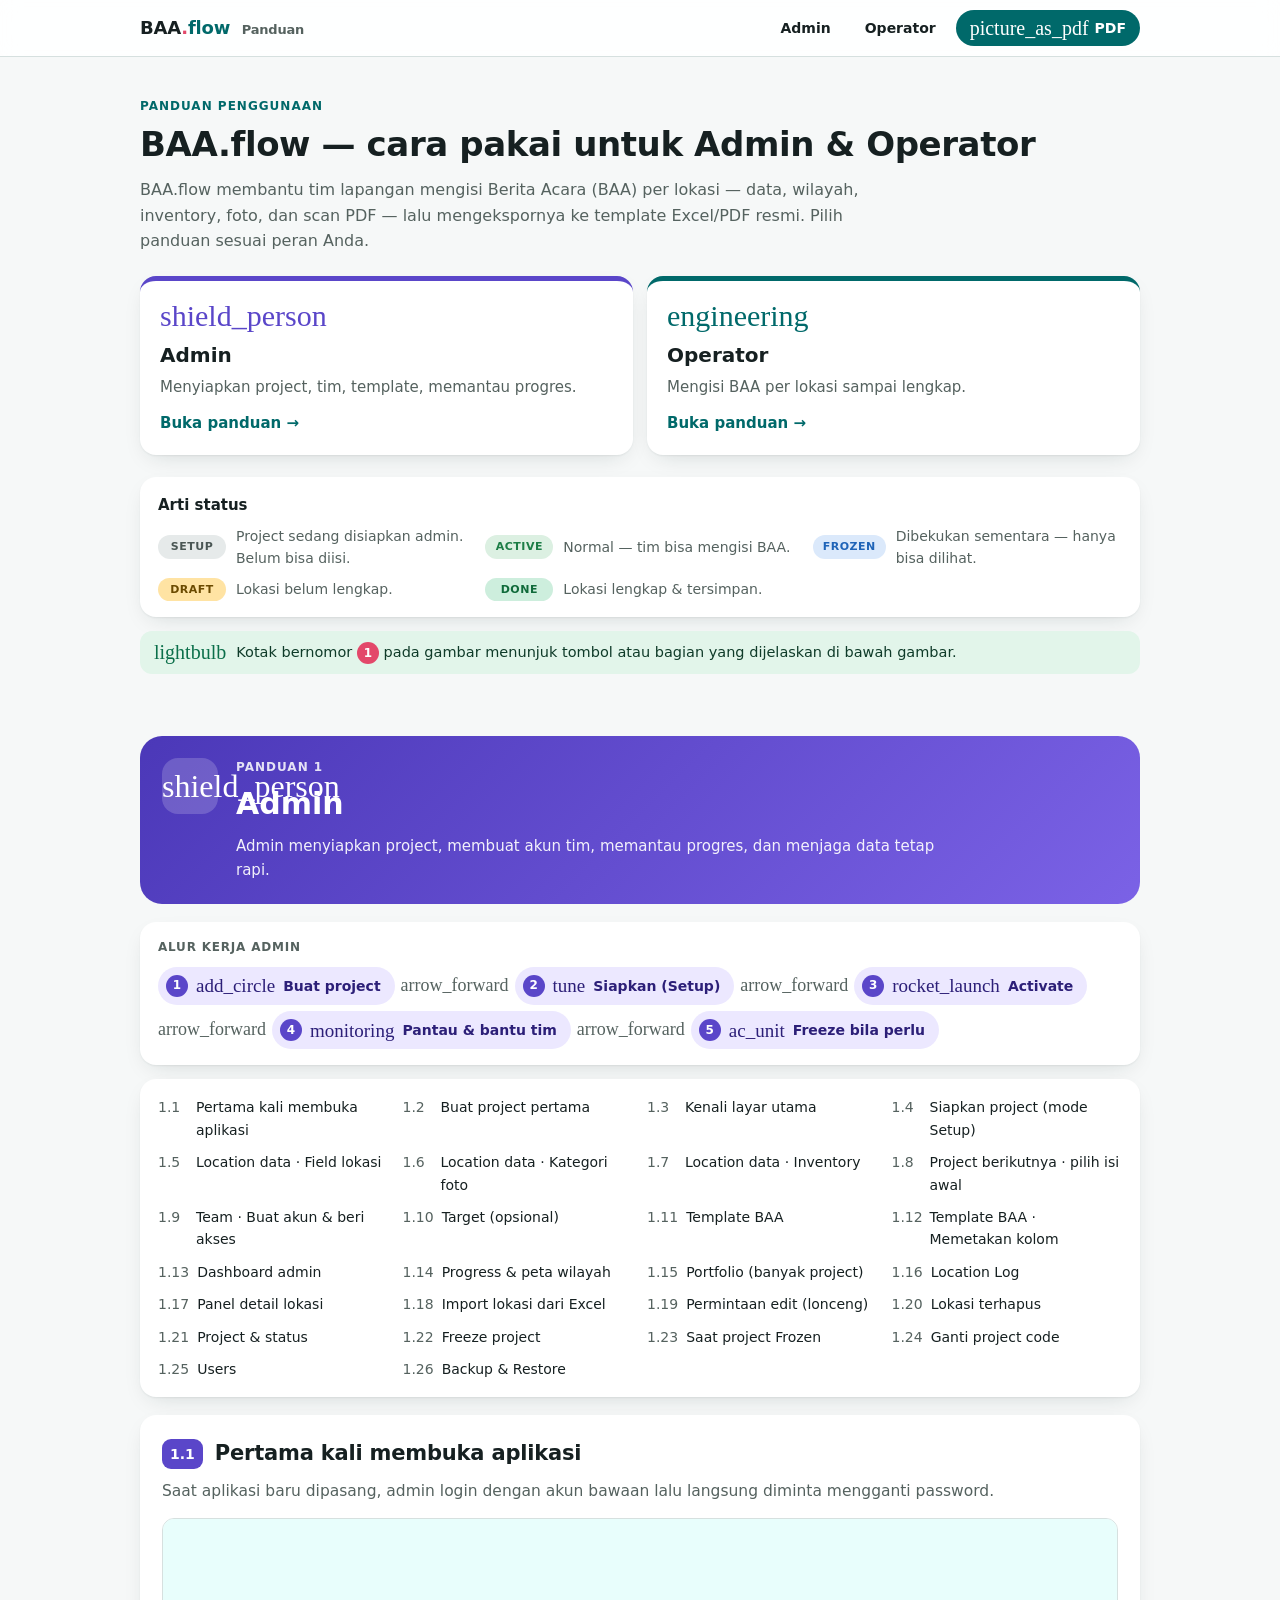
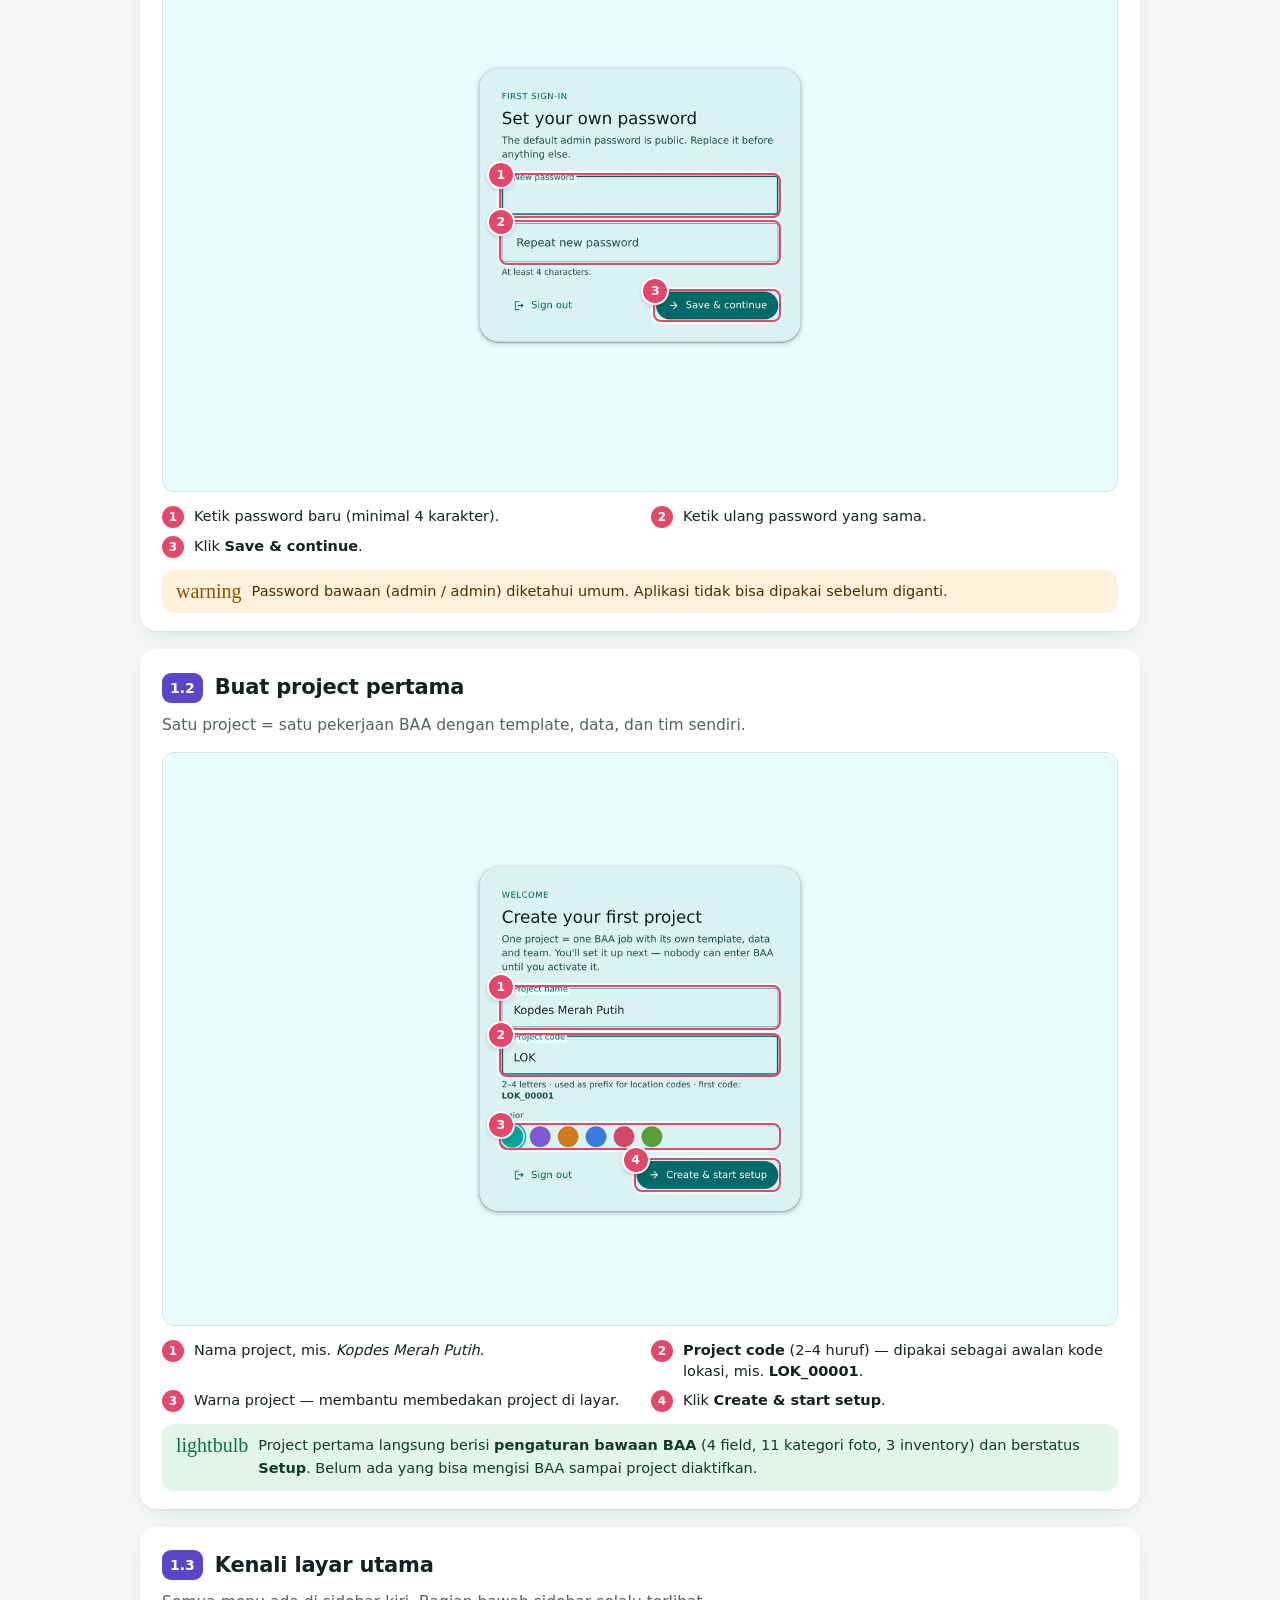
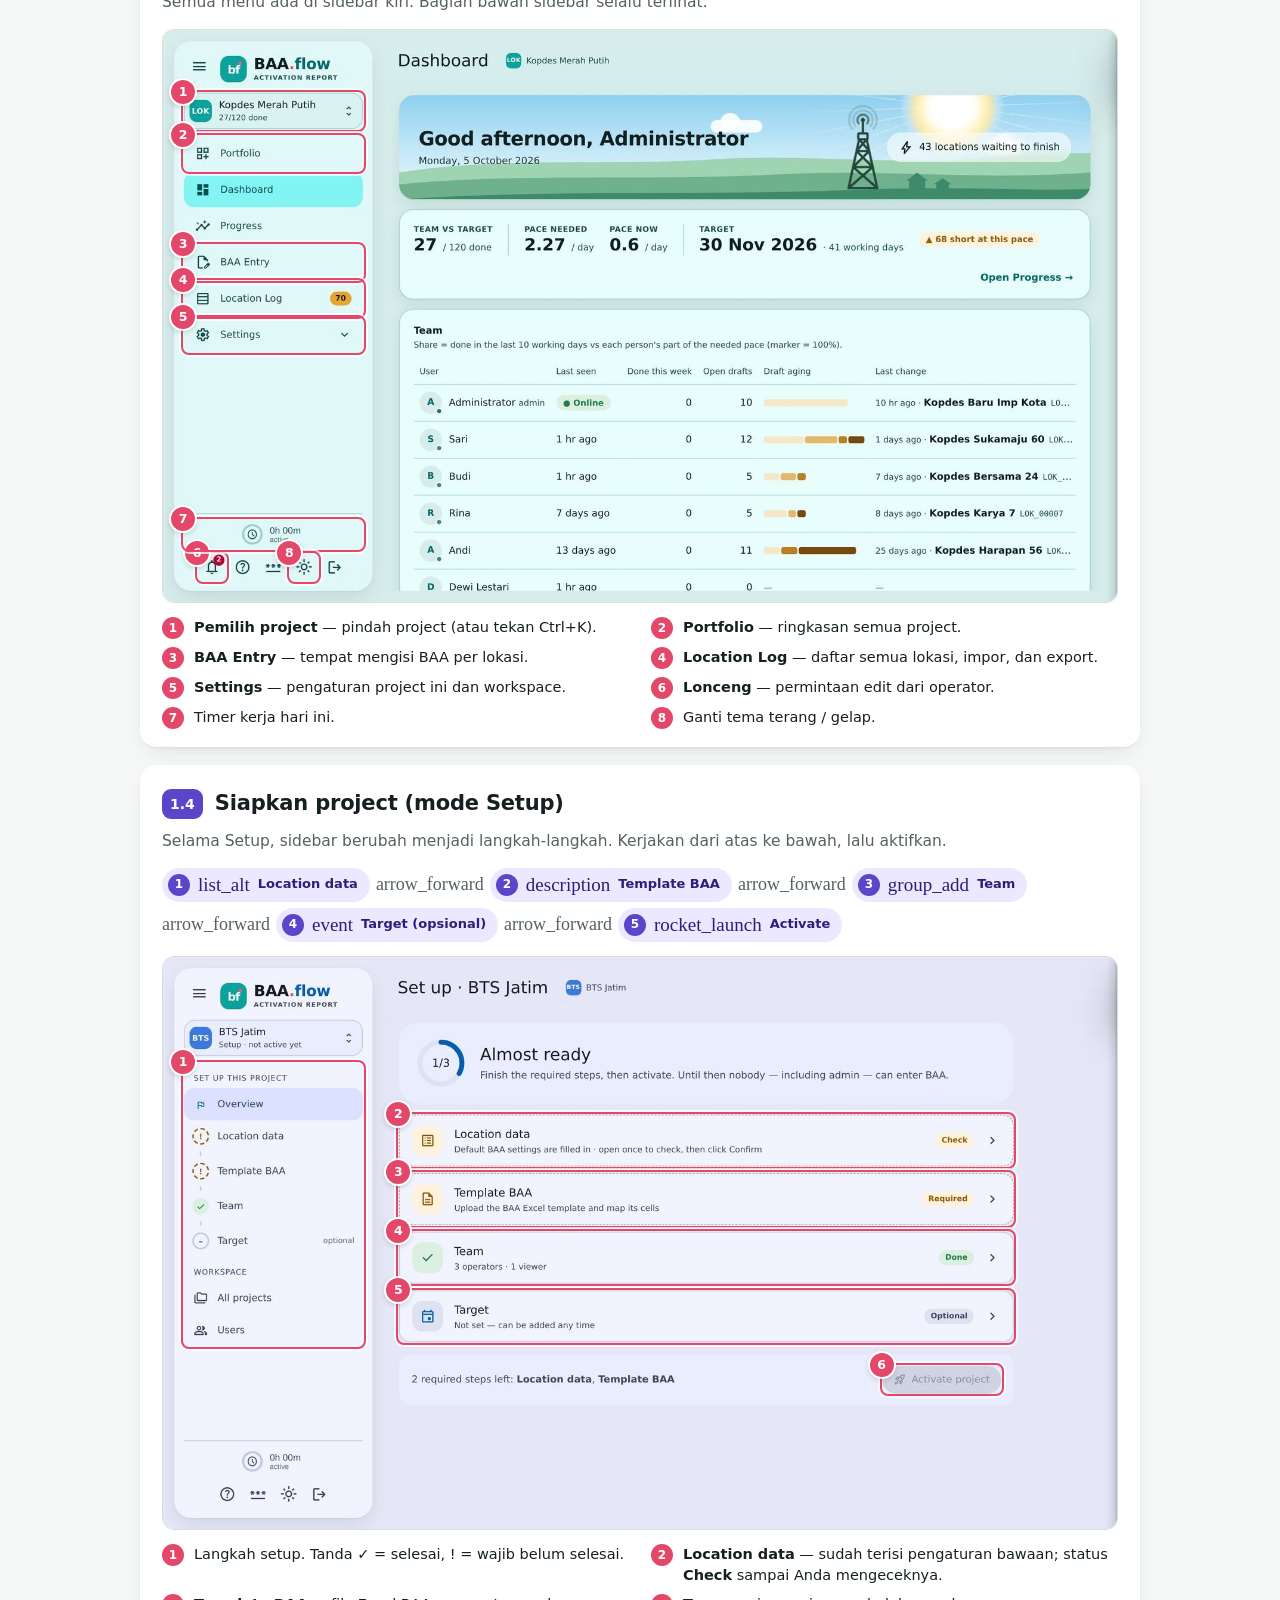
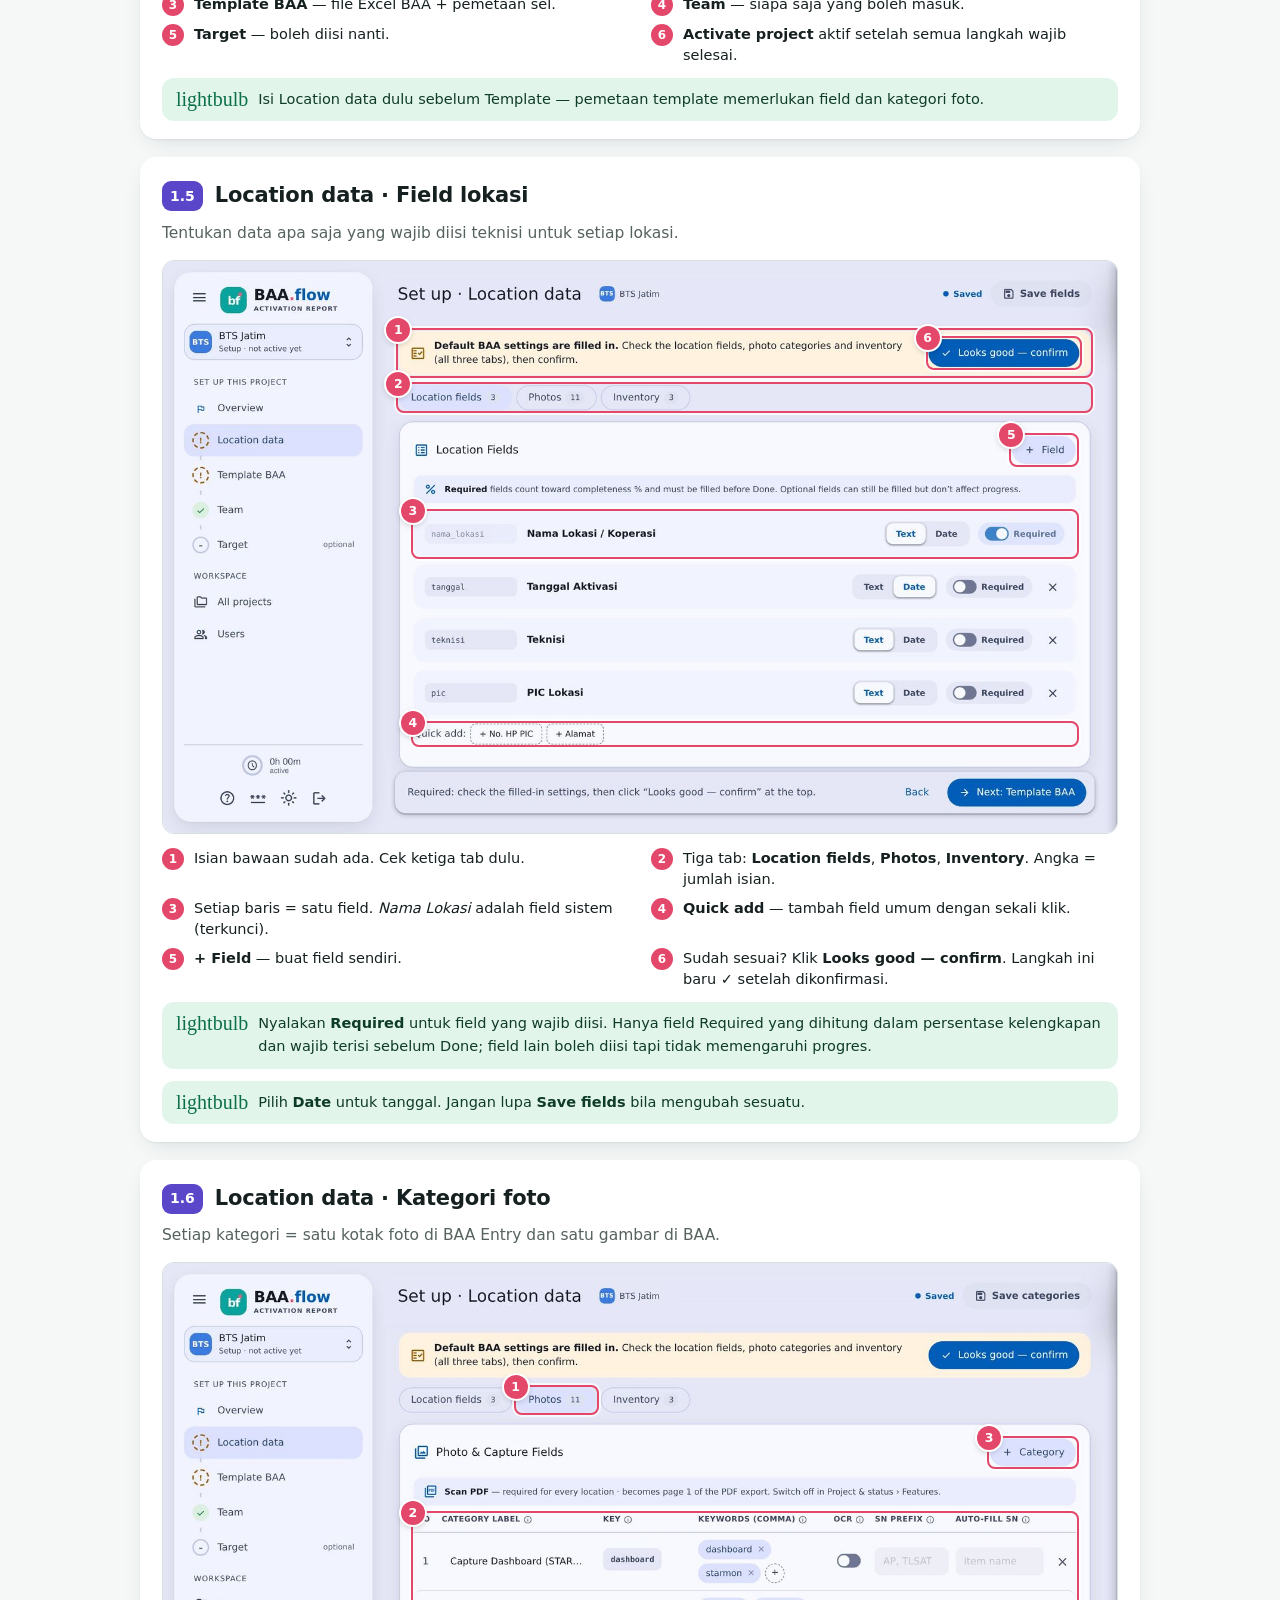
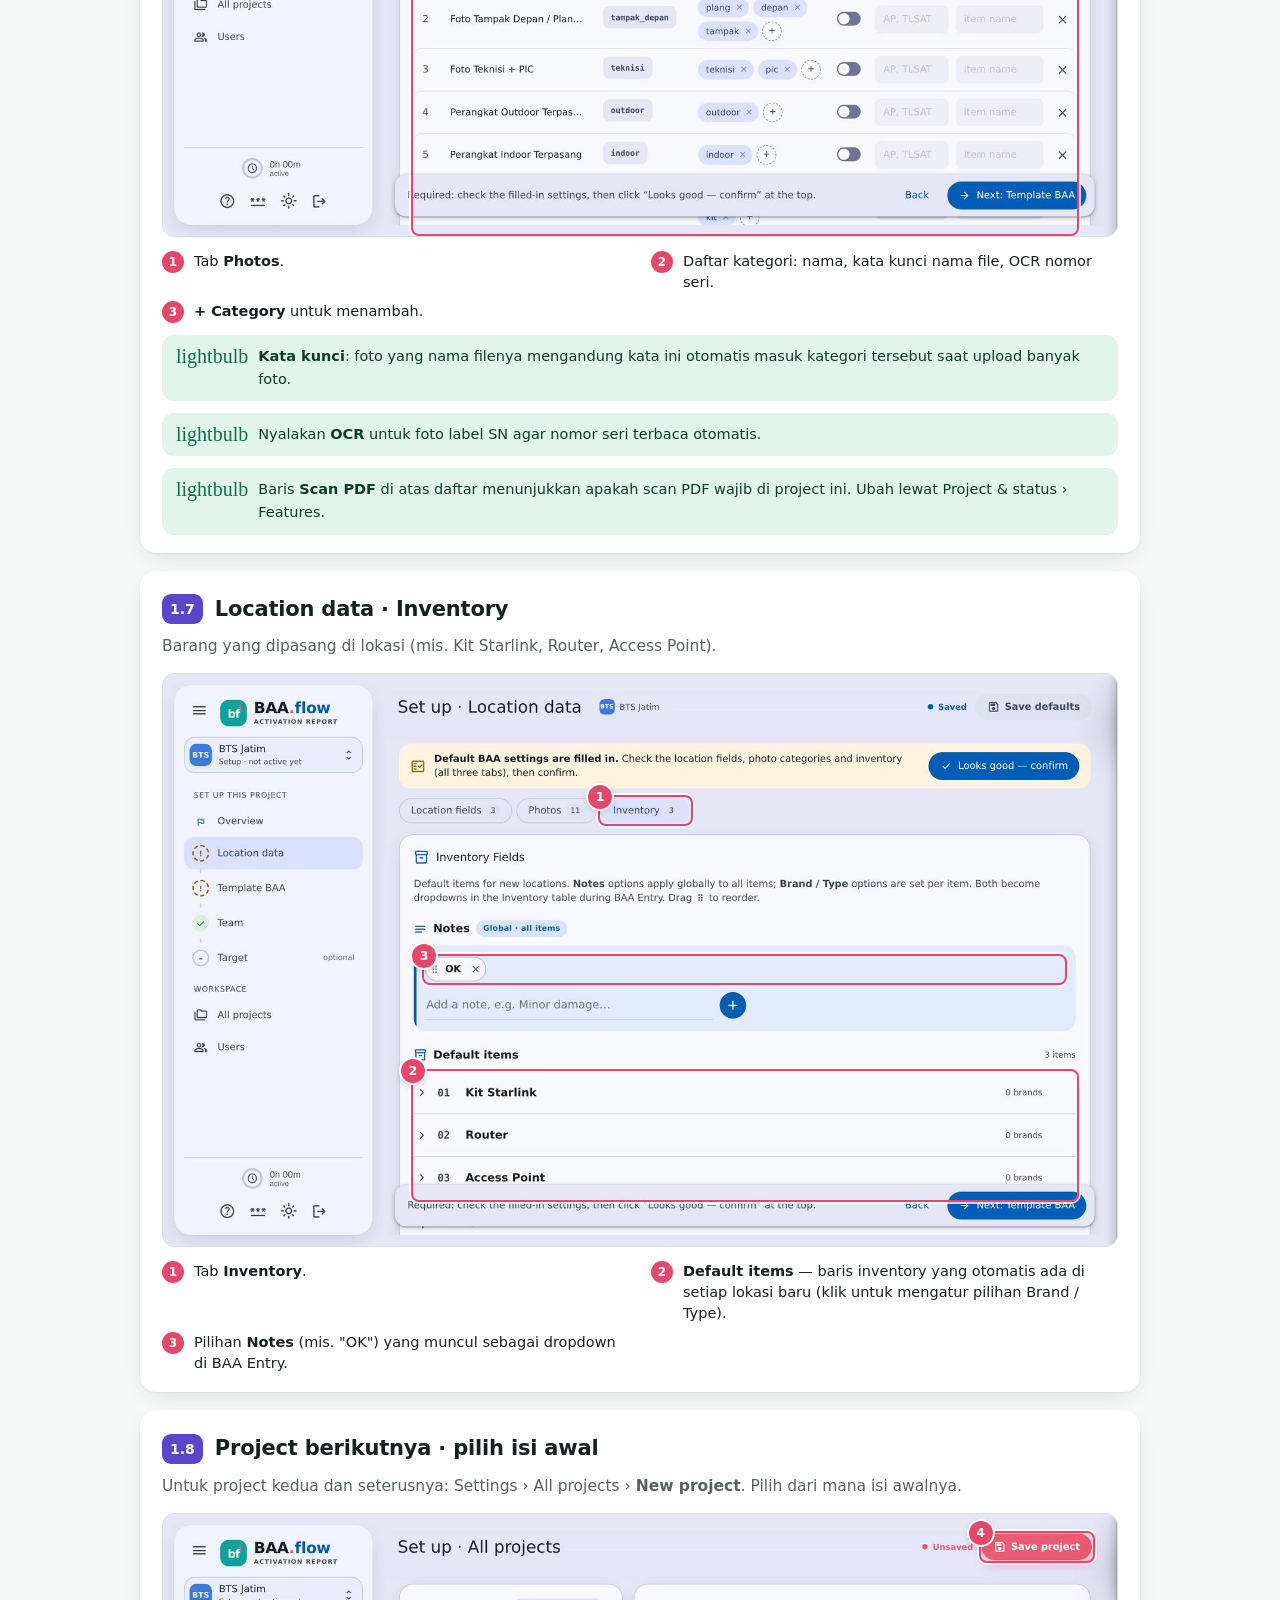
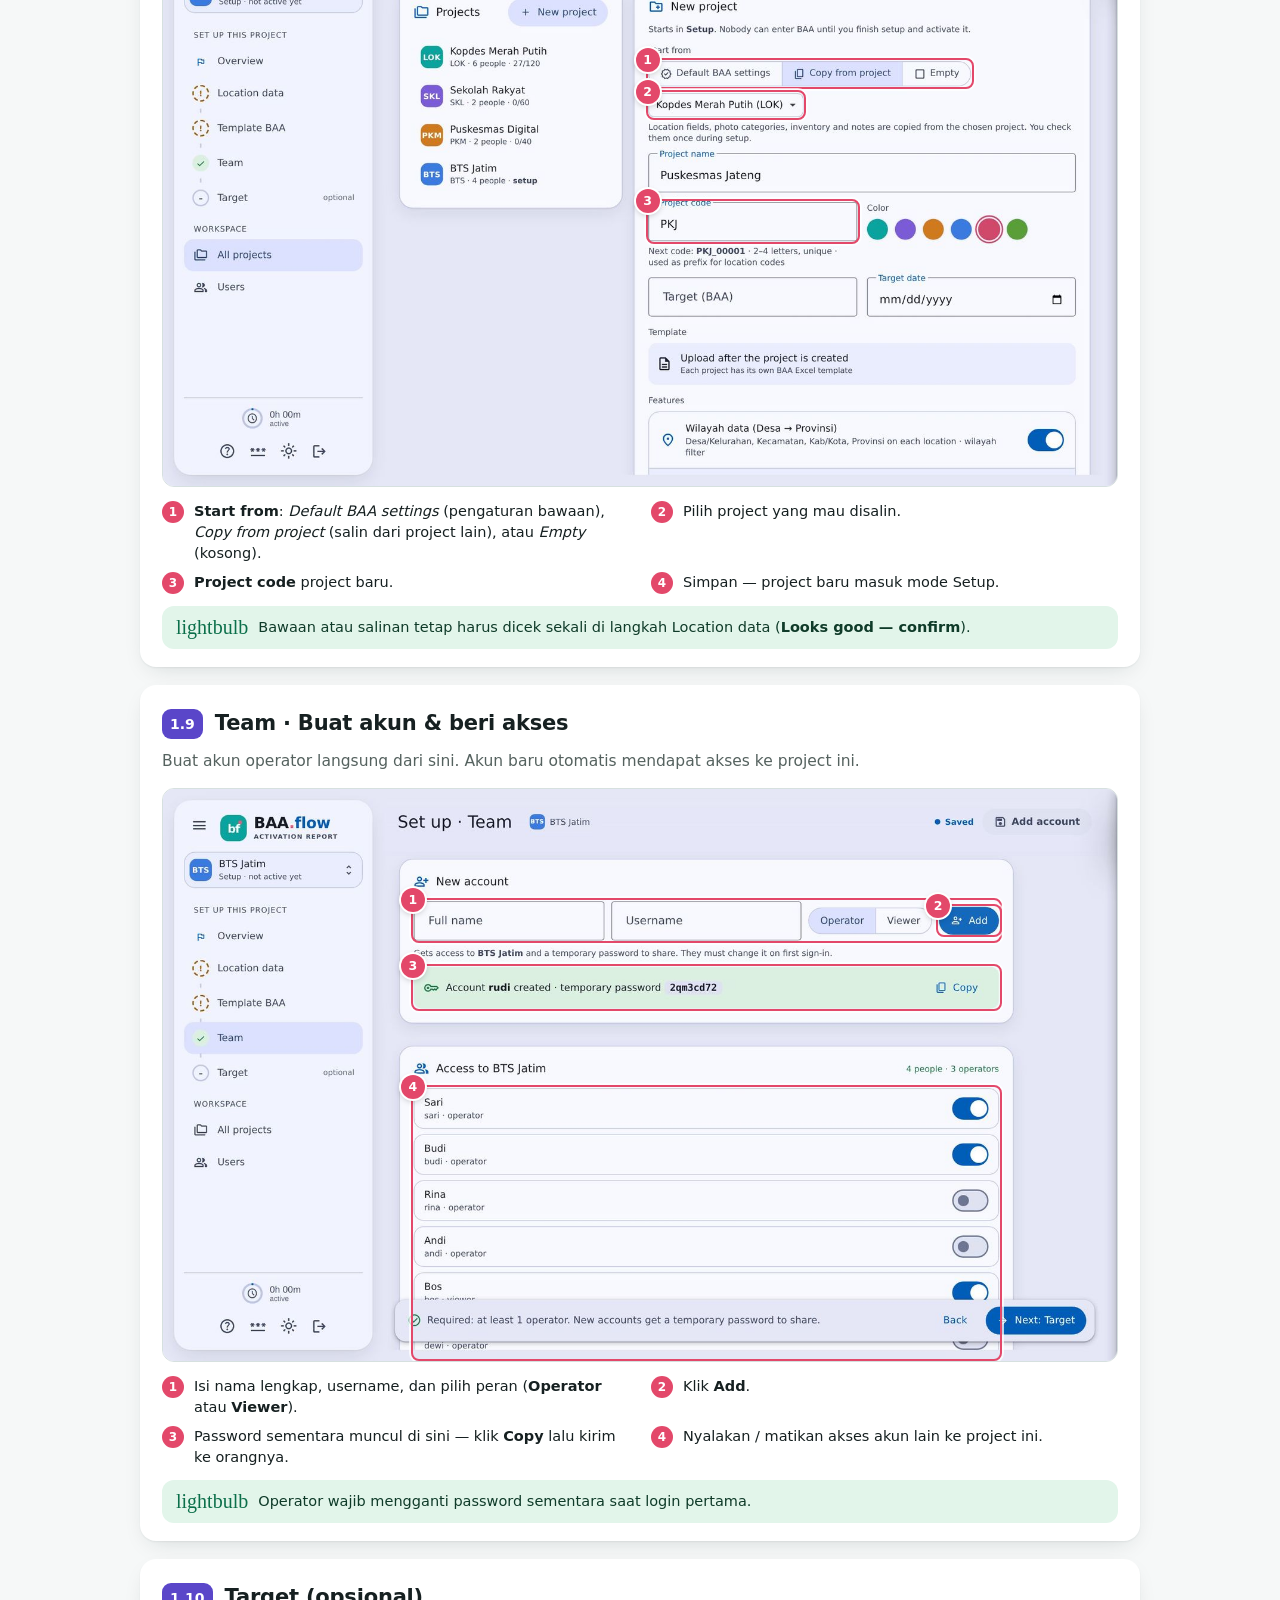
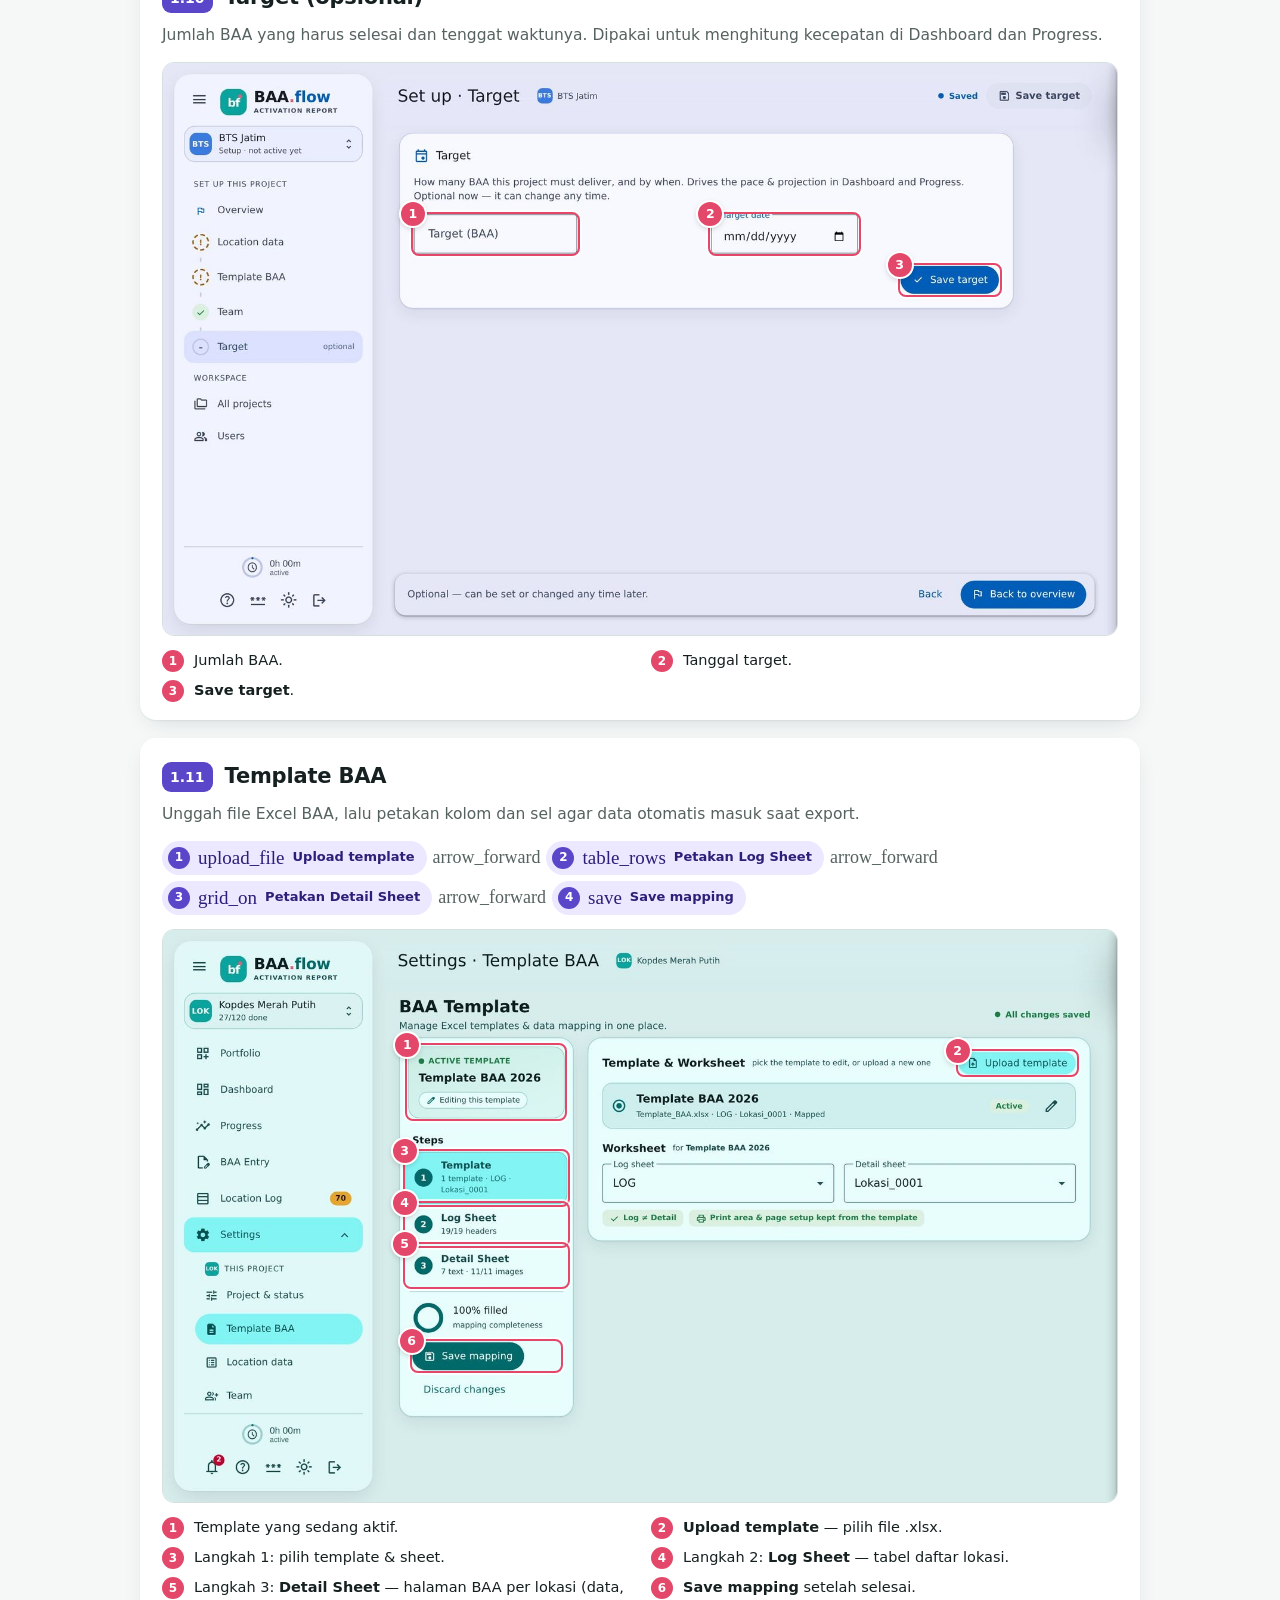
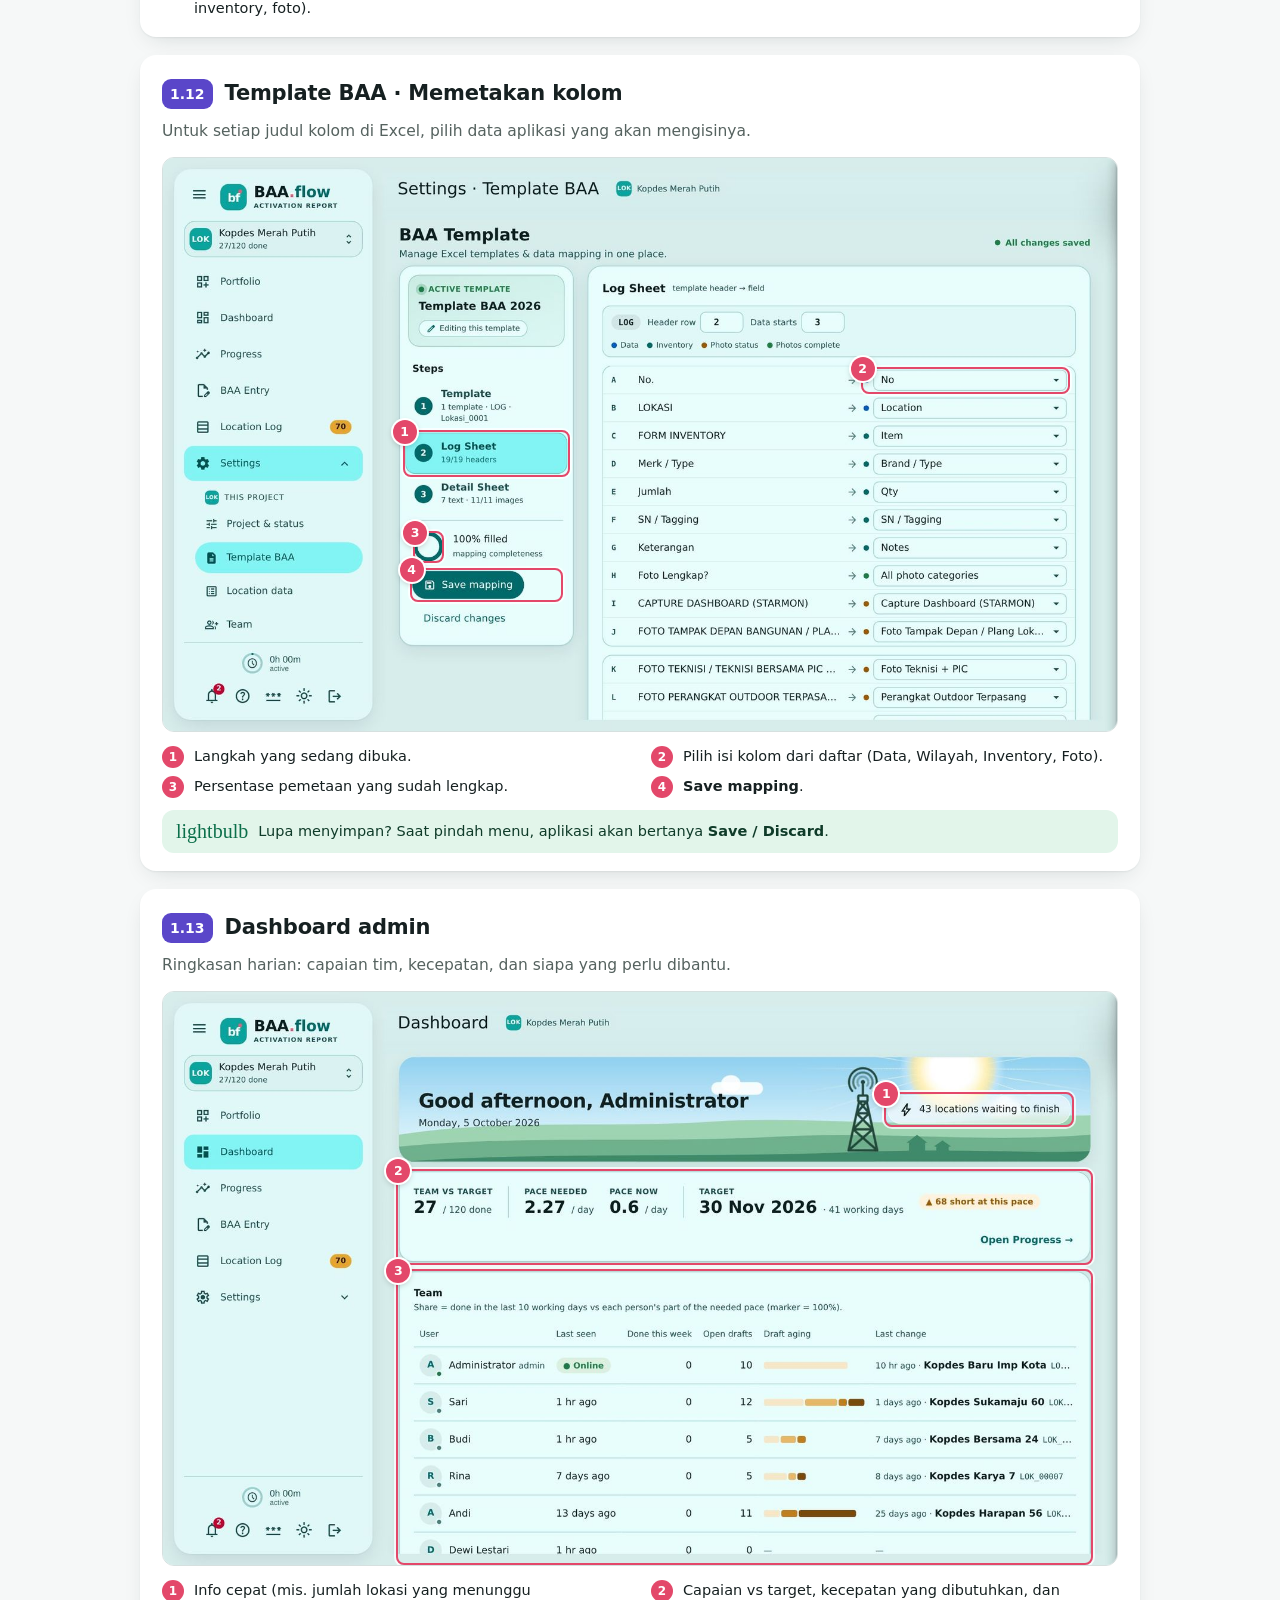
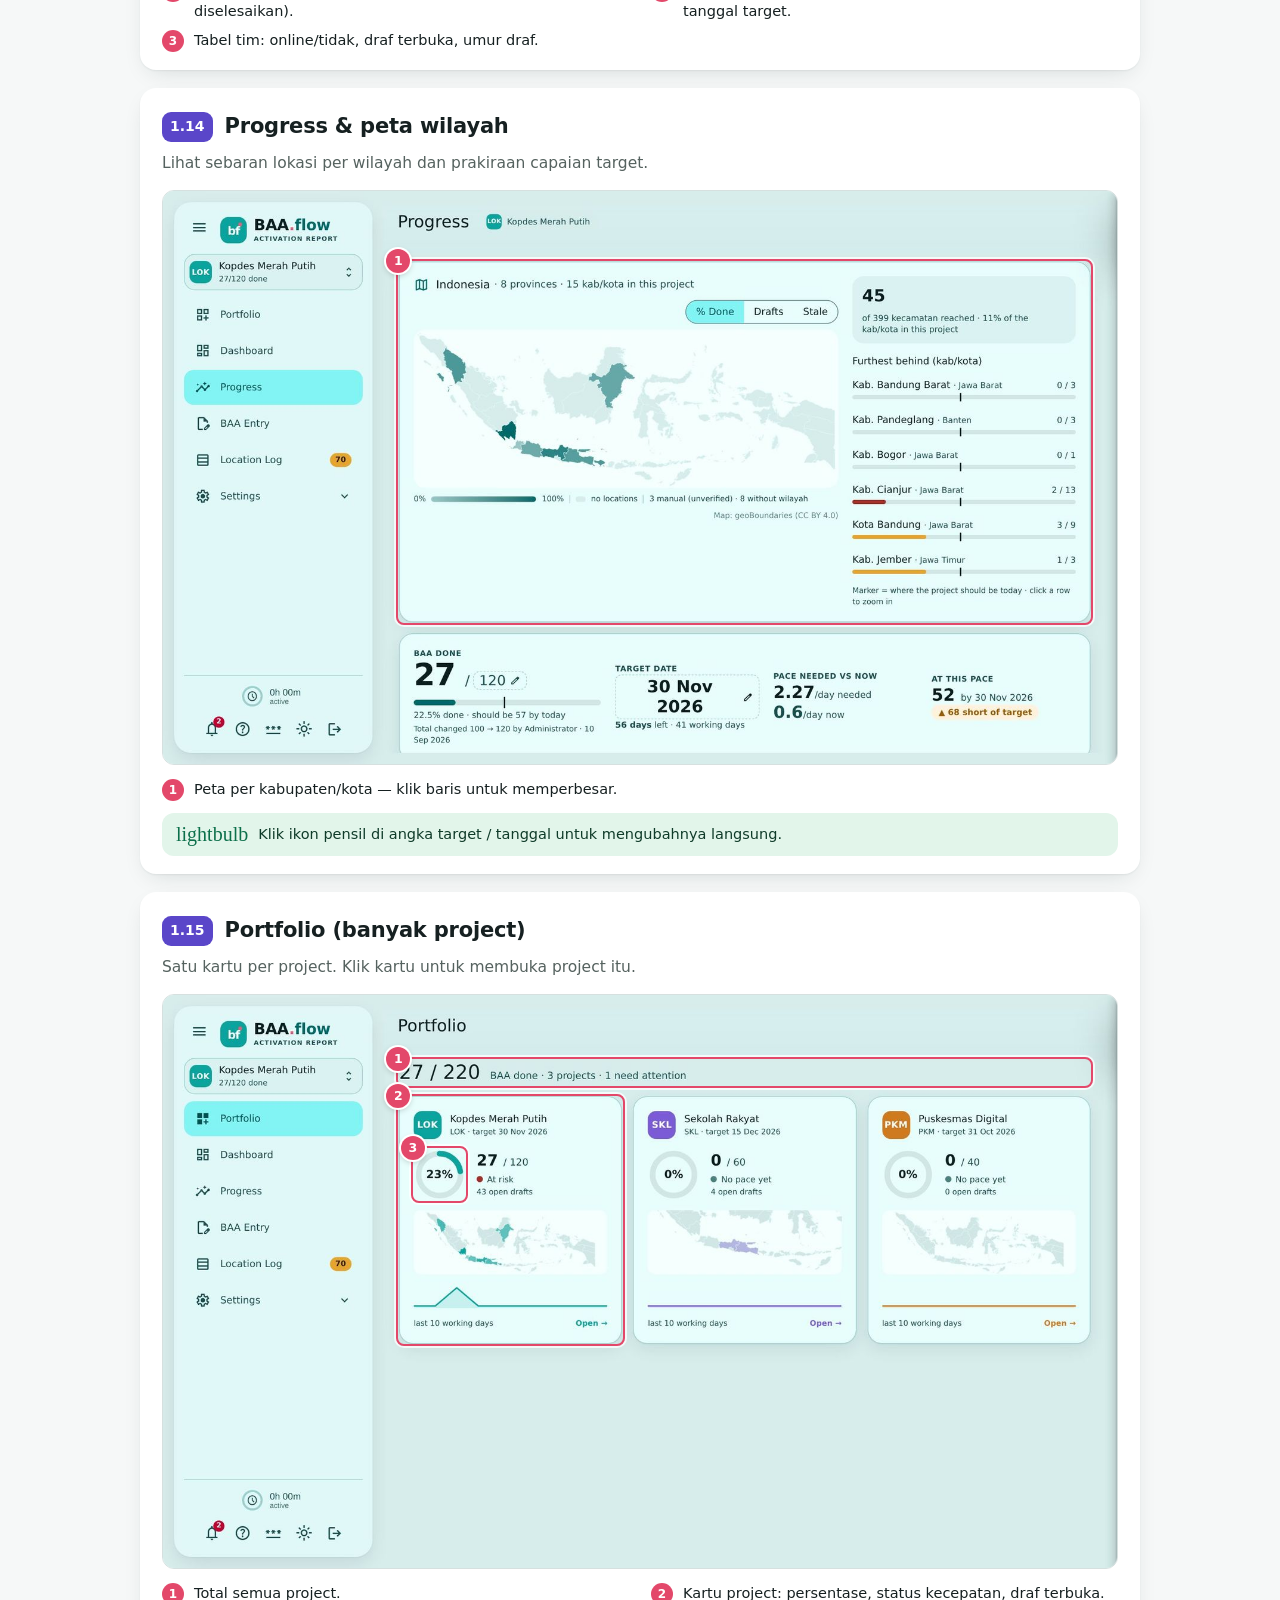
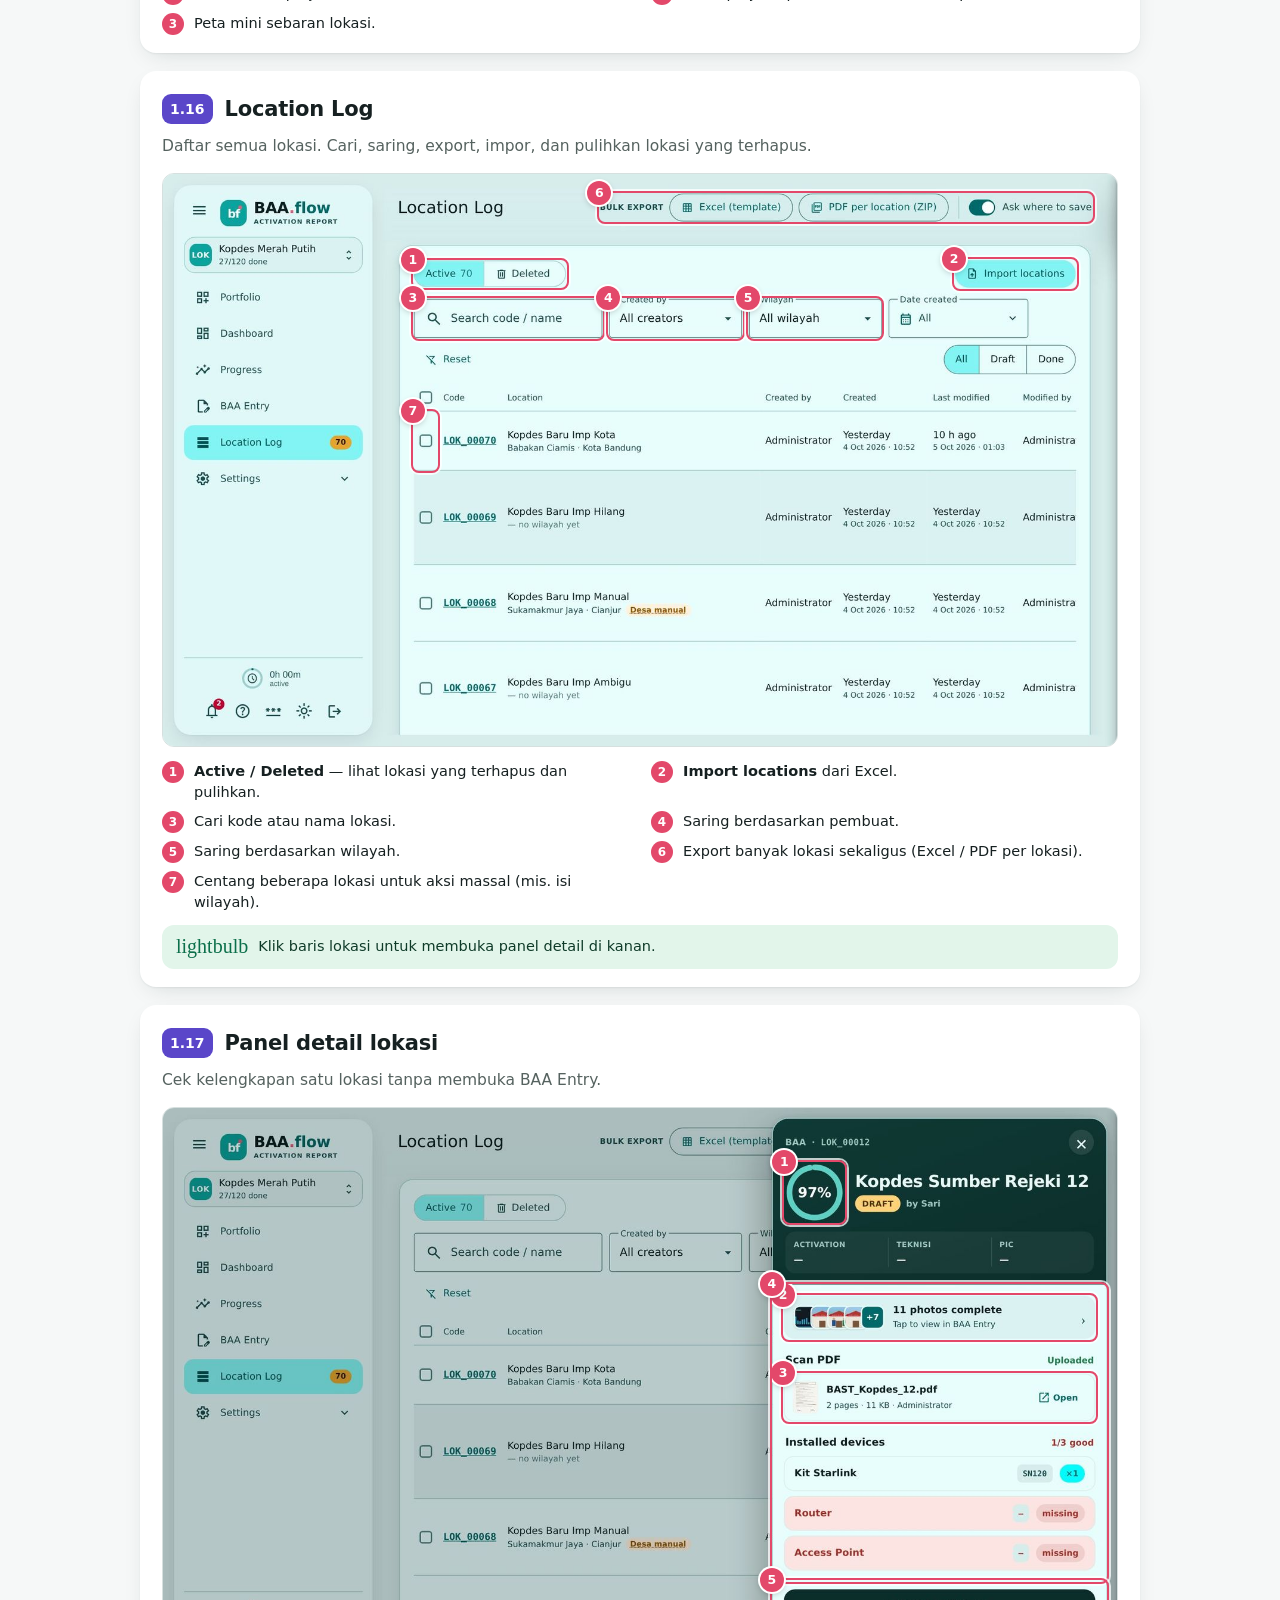
==== commit 2755ddeb: "Only Required location fields count toward completeness [skip ci] - Progress %, missing list, Data x" ====
--- a/app/web/guide/index.html
+++ b/app/web/guide/index.html
@@ -127,7 +127,7 @@
         <p class="lead">Satu project = satu pekerjaan BAA dengan template, data, dan tim sendiri.</p><figure class="shot"><div class="frame"><img src="img/a_firstproject.jpg" width="1366" height="820" alt="Buat project pertama" loading="lazy"><span class="mk" style="left:35.212%;top:40.610%;width:29.575%;height:7.805%"><b>1</b></span><span class="mk" style="left:35.212%;top:48.902%;width:29.575%;height:7.805%"><b>2</b></span><span class="mk" style="left:35.212%;top:64.756%;width:29.575%;height:4.634%"><b>3</b></span><span class="mk" style="left:49.341%;top:70.854%;width:15.447%;height:5.854%"><b>4</b></span></div></figure><ol class="legend"><li><b class="ln">1</b><span>Nama project, mis. <i>Kopdes Merah Putih</i>.</span></li><li><b class="ln">2</b><span><b>Project code</b> (2–4 huruf) — dipakai sebagai awalan kode lokasi, mis. <b>LOK_00001</b>.</span></li><li><b class="ln">3</b><span>Warna project — membantu membedakan project di layar.</span></li><li><b class="ln">4</b><span>Klik <b>Create &amp; start setup</b>.</span></li></ol><div class="note tip"><span class="mi">lightbulb</span><p>Project pertama langsung berisi <b>pengaturan bawaan BAA</b> (4 field, 11 kategori foto, 3 inventory) dan berstatus <b>Setup</b>. Belum ada yang bisa mengisi BAA sampai project diaktifkan.</p></div></article><article class="topic" id="a-layout"><header><span class="tn">1.3</span><h3>Kenali layar utama</h3></header>
         <p class="lead">Semua menu ada di sidebar kiri. Bagian bawah sidebar selalu terlihat.</p><figure class="shot"><div class="frame"><img src="img/a_layout.jpg" width="1366" height="820" alt="Kenali layar utama" loading="lazy"><span class="mk" style="left:1.903%;top:10.488%;width:19.327%;height:7.317%"><b>1</b></span><span class="mk" style="left:1.903%;top:18.049%;width:19.327%;height:7.073%"><b>2</b></span><span class="mk" style="left:1.903%;top:37.073%;width:19.327%;height:7.073%"><b>3</b></span><span class="mk" style="left:1.903%;top:43.415%;width:19.327%;height:7.073%"><b>4</b></span><span class="mk" style="left:1.903%;top:49.756%;width:19.327%;height:7.073%"><b>5</b></span><span class="mk" style="left:3.367%;top:90.976%;width:3.514%;height:5.854%"><b>6</b></span><span class="mk" style="left:1.903%;top:85.122%;width:19.327%;height:6.098%"><b>7</b></span><span class="mk" style="left:13.031%;top:90.976%;width:3.514%;height:5.854%"><b>8</b></span></div></figure><ol class="legend"><li><b class="ln">1</b><span><b>Pemilih project</b> — pindah project (atau tekan Ctrl+K).</span></li><li><b class="ln">2</b><span><b>Portfolio</b> — ringkasan semua project.</span></li><li><b class="ln">3</b><span><b>BAA Entry</b> — tempat mengisi BAA per lokasi.</span></li><li><b class="ln">4</b><span><b>Location Log</b> — daftar semua lokasi, impor, dan export.</span></li><li><b class="ln">5</b><span><b>Settings</b> — pengaturan project ini dan workspace.</span></li><li><b class="ln">6</b><span><b>Lonceng</b> — permintaan edit dari operator.</span></li><li><b class="ln">7</b><span>Timer kerja hari ini.</span></li><li><b class="ln">8</b><span>Ganti tema terang / gelap.</span></li></ol></article><article class="topic" id="a-setup"><header><span class="tn">1.4</span><h3>Siapkan project (mode Setup)</h3></header>
         <p class="lead">Selama Setup, sidebar berubah menjadi langkah-langkah. Kerjakan dari atas ke bawah, lalu aktifkan.</p><div class="flow sm"><span class="fl-st"><span class="fl-n">1</span><span class="mi">list_alt</span><span class="fl-t">Location data</span></span><span class="fl-ar" aria-hidden="true"><span class="mi">arrow_forward</span></span><span class="fl-st"><span class="fl-n">2</span><span class="mi">description</span><span class="fl-t">Template BAA</span></span><span class="fl-ar" aria-hidden="true"><span class="mi">arrow_forward</span></span><span class="fl-st"><span class="fl-n">3</span><span class="mi">group_add</span><span class="fl-t">Team</span></span><span class="fl-ar" aria-hidden="true"><span class="mi">arrow_forward</span></span><span class="fl-st"><span class="fl-n">4</span><span class="mi">event</span><span class="fl-t">Target (opsional)</span></span><span class="fl-ar" aria-hidden="true"><span class="mi">arrow_forward</span></span><span class="fl-st"><span class="fl-n">5</span><span class="mi">rocket_launch</span><span class="fl-t">Activate</span></span></div><figure class="shot"><div class="frame"><img src="img/a_setup_overview.jpg" width="1366" height="820" alt="Siapkan project (mode Setup)" loading="lazy"><span class="mk" style="left:1.903%;top:18.049%;width:19.327%;height:50.488%"><b>1</b></span><span class="mk" style="left:24.451%;top:27.073%;width:65.007%;height:10.000%"><b>2</b></span><span class="mk" style="left:24.451%;top:37.317%;width:65.007%;height:10.000%"><b>3</b></span><span class="mk" style="left:24.451%;top:47.561%;width:65.007%;height:10.000%"><b>4</b></span><span class="mk" style="left:24.451%;top:57.805%;width:65.007%;height:10.000%"><b>5</b></span><span class="mk" style="left:75.110%;top:70.976%;width:13.031%;height:5.854%"><b>6</b></span></div></figure><ol class="legend"><li><b class="ln">1</b><span>Langkah setup. Tanda ✓ = selesai, ! = wajib belum selesai.</span></li><li><b class="ln">2</b><span><b>Location data</b> — sudah terisi pengaturan bawaan; status <b>Check</b> sampai Anda mengeceknya.</span></li><li><b class="ln">3</b><span><b>Template BAA</b> — file Excel BAA + pemetaan sel.</span></li><li><b class="ln">4</b><span><b>Team</b> — siapa saja yang boleh masuk.</span></li><li><b class="ln">5</b><span><b>Target</b> — boleh diisi nanti.</span></li><li><b class="ln">6</b><span><b>Activate project</b> aktif setelah semua langkah wajib selesai.</span></li></ol><div class="note tip"><span class="mi">lightbulb</span><p>Isi Location data dulu sebelum Template — pemetaan template memerlukan field dan kategori foto.</p></div></article><article class="topic" id="a-fields"><header><span class="tn">1.5</span><h3>Location data · Field lokasi</h3></header>
-        <p class="lead">Tentukan data apa saja yang wajib diisi teknisi untuk setiap lokasi.</p><figure class="shot"><div class="frame"><img src="img/a_setup_fields.jpg" width="1366" height="820" alt="Location data · Field lokasi" loading="lazy"><span class="mk" style="left:24.451%;top:11.707%;width:73.060%;height:8.780%"><b>1</b></span><span class="mk" style="left:24.451%;top:21.220%;width:73.060%;height:5.366%"><b>2</b></span><span class="mk" style="left:25.988%;top:36.951%;width:69.985%;height:8.780%"><b>3</b></span><span class="mk" style="left:25.988%;top:74.024%;width:69.985%;height:4.634%"><b>4</b></span><span class="mk" style="left:88.726%;top:30.122%;width:7.247%;height:5.854%"><b>5</b></span><span class="mk" style="left:79.941%;top:13.171%;width:16.398%;height:5.854%"><b>6</b></span></div></figure><ol class="legend"><li><b class="ln">1</b><span>Isian bawaan sudah ada. Cek ketiga tab dulu.</span></li><li><b class="ln">2</b><span>Tiga tab: <b>Location fields</b>, <b>Photos</b>, <b>Inventory</b>. Angka = jumlah isian.</span></li><li><b class="ln">3</b><span>Setiap baris = satu field. <i>Nama Lokasi</i> adalah field sistem (terkunci).</span></li><li><b class="ln">4</b><span><b>Quick add</b> — tambah field umum dengan sekali klik.</span></li><li><b class="ln">5</b><span><b>+ Field</b> — buat field sendiri.</span></li><li><b class="ln">6</b><span>Sudah sesuai? Klik <b>Looks good — confirm</b>. Langkah ini baru ✓ setelah dikonfirmasi.</span></li></ol><div class="note tip"><span class="mi">lightbulb</span><p>Nyalakan <b>Required</b> untuk field yang wajib diisi. Pilih <b>Date</b> untuk tanggal. Jangan lupa <b>Save fields</b> bila mengubah sesuatu.</p></div></article><article class="topic" id="a-photos"><header><span class="tn">1.6</span><h3>Location data · Kategori foto</h3></header>
+        <p class="lead">Tentukan data apa saja yang wajib diisi teknisi untuk setiap lokasi.</p><figure class="shot"><div class="frame"><img src="img/a_setup_fields.jpg" width="1366" height="820" alt="Location data · Field lokasi" loading="lazy"><span class="mk" style="left:24.451%;top:11.707%;width:73.060%;height:8.780%"><b>1</b></span><span class="mk" style="left:24.451%;top:21.220%;width:73.060%;height:5.366%"><b>2</b></span><span class="mk" style="left:25.988%;top:43.293%;width:69.985%;height:8.780%"><b>3</b></span><span class="mk" style="left:25.988%;top:80.366%;width:69.985%;height:4.634%"><b>4</b></span><span class="mk" style="left:88.726%;top:30.122%;width:7.247%;height:5.854%"><b>5</b></span><span class="mk" style="left:79.941%;top:13.171%;width:16.398%;height:5.854%"><b>6</b></span></div></figure><ol class="legend"><li><b class="ln">1</b><span>Isian bawaan sudah ada. Cek ketiga tab dulu.</span></li><li><b class="ln">2</b><span>Tiga tab: <b>Location fields</b>, <b>Photos</b>, <b>Inventory</b>. Angka = jumlah isian.</span></li><li><b class="ln">3</b><span>Setiap baris = satu field. <i>Nama Lokasi</i> adalah field sistem (terkunci).</span></li><li><b class="ln">4</b><span><b>Quick add</b> — tambah field umum dengan sekali klik.</span></li><li><b class="ln">5</b><span><b>+ Field</b> — buat field sendiri.</span></li><li><b class="ln">6</b><span>Sudah sesuai? Klik <b>Looks good — confirm</b>. Langkah ini baru ✓ setelah dikonfirmasi.</span></li></ol><div class="note tip"><span class="mi">lightbulb</span><p>Nyalakan <b>Required</b> untuk field yang wajib diisi. Hanya field Required yang dihitung dalam persentase kelengkapan dan wajib terisi sebelum Done; field lain boleh diisi tapi tidak memengaruhi progres.</p></div><div class="note tip"><span class="mi">lightbulb</span><p>Pilih <b>Date</b> untuk tanggal. Jangan lupa <b>Save fields</b> bila mengubah sesuatu.</p></div></article><article class="topic" id="a-photos"><header><span class="tn">1.6</span><h3>Location data · Kategori foto</h3></header>
         <p class="lead">Setiap kategori = satu kotak foto di BAA Entry dan satu gambar di BAA.</p><figure class="shot"><div class="frame"><img src="img/a_setup_photos.jpg" width="1366" height="820" alt="Location data · Kategori foto" loading="lazy"><span class="mk" style="left:36.750%;top:21.220%;width:9.004%;height:5.366%"><b>1</b></span><span class="mk" style="left:25.988%;top:43.293%;width:69.985%;height:56.707%"><b>2</b></span><span class="mk" style="left:86.384%;top:30.122%;width:9.590%;height:5.854%"><b>3</b></span></div></figure><ol class="legend"><li><b class="ln">1</b><span>Tab <b>Photos</b>.</span></li><li><b class="ln">2</b><span>Daftar kategori: nama, kata kunci nama file, OCR nomor seri.</span></li><li><b class="ln">3</b><span><b>+ Category</b> untuk menambah.</span></li></ol><div class="note tip"><span class="mi">lightbulb</span><p><b>Kata kunci</b>: foto yang nama filenya mengandung kata ini otomatis masuk kategori tersebut saat upload banyak foto.</p></div><div class="note tip"><span class="mi">lightbulb</span><p>Nyalakan <b>OCR</b> untuk foto label SN agar nomor seri terbaca otomatis.</p></div><div class="note tip"><span class="mi">lightbulb</span><p>Baris <b>Scan PDF</b> di atas daftar menunjukkan apakah scan PDF wajib di project ini. Ubah lewat Project &amp; status › Features.</p></div></article><article class="topic" id="a-inventory"><header><span class="tn">1.7</span><h3>Location data · Inventory</h3></header>
         <p class="lead">Barang yang dipasang di lokasi (mis. Kit Starlink, Router, Access Point).</p><figure class="shot"><div class="frame"><img src="img/a_setup_inventory.jpg" width="1366" height="820" alt="Location data · Inventory" loading="lazy"><span class="mk" style="left:45.608%;top:21.220%;width:9.956%;height:5.366%"><b>1</b></span><span class="mk" style="left:25.988%;top:69.024%;width:69.985%;height:23.293%"><b>2</b></span><span class="mk" style="left:27.160%;top:48.902%;width:67.643%;height:5.366%"><b>3</b></span></div></figure><ol class="legend"><li><b class="ln">1</b><span>Tab <b>Inventory</b>.</span></li><li><b class="ln">2</b><span><b>Default items</b> — baris inventory yang otomatis ada di setiap lokasi baru (klik untuk mengatur pilihan Brand / Type).</span></li><li><b class="ln">3</b><span>Pilihan <b>Notes</b> (mis. &quot;OK&quot;) yang muncul sebagai dropdown di BAA Entry.</span></li></ol></article><article class="topic" id="a-newproject"><header><span class="tn">1.8</span><h3>Project berikutnya · pilih isi awal</h3></header>
         <p class="lead">Untuk project kedua dan seterusnya: Settings › All projects › <b>New project</b>. Pilih dari mana isi awalnya.</p><figure class="shot"><div class="frame"><img src="img/a_newproject.jpg" width="1366" height="820" alt="Project berikutnya · pilih isi awal" loading="lazy"><span class="mk" style="left:50.586%;top:25.244%;width:34.407%;height:5.366%"><b>1</b></span><span class="mk" style="left:50.586%;top:30.854%;width:16.837%;height:5.122%"><b>2</b></span><span class="mk" style="left:50.586%;top:49.878%;width:22.474%;height:7.805%"><b>3</b></span><span class="mk" style="left:85.505%;top:2.927%;width:12.152%;height:5.610%"><b>4</b></span></div></figure><ol class="legend"><li><b class="ln">1</b><span><b>Start from</b>: <i>Default BAA settings</i> (pengaturan bawaan), <i>Copy from project</i> (salin dari project lain), atau <i>Empty</i> (kosong).</span></li><li><b class="ln">2</b><span>Pilih project yang mau disalin.</span></li><li><b class="ln">3</b><span><b>Project code</b> project baru.</span></li><li><b class="ln">4</b><span>Simpan — project baru masuk mode Setup.</span></li></ol><div class="note tip"><span class="mi">lightbulb</span><p>Bawaan atau salinan tetap harus dicek sekali di langkah Location data (<b>Looks good — confirm</b>).</p></div></article><article class="topic" id="a-team"><header><span class="tn">1.9</span><h3>Team · Buat akun &amp; beri akses</h3></header>
@@ -138,7 +138,7 @@
         <p class="lead">Ringkasan harian: capaian tim, kecepatan, dan siapa yang perlu dibantu.</p><figure class="shot"><div class="frame"><img src="img/a_dash.jpg" width="1366" height="820" alt="Dashboard admin" loading="lazy"><span class="mk" style="left:75.622%;top:17.439%;width:19.839%;height:6.098%"><b>1</b></span><span class="mk" style="left:24.451%;top:30.854%;width:73.060%;height:16.707%"><b>2</b></span><span class="mk" style="left:24.451%;top:48.293%;width:73.060%;height:51.707%"><b>3</b></span></div></figure><ol class="legend"><li><b class="ln">1</b><span>Info cepat (mis. jumlah lokasi yang menunggu diselesaikan).</span></li><li><b class="ln">2</b><span>Capaian vs target, kecepatan yang dibutuhkan, dan tanggal target.</span></li><li><b class="ln">3</b><span>Tabel tim: online/tidak, draf terbuka, umur draf.</span></li></ol></article><article class="topic" id="a-progress"><header><span class="tn">1.14</span><h3>Progress &amp; peta wilayah</h3></header>
         <p class="lead">Lihat sebaran lokasi per wilayah dan prakiraan capaian target.</p><figure class="shot"><div class="frame"><img src="img/a_progress.jpg" width="1366" height="820" alt="Progress &amp; peta wilayah" loading="lazy"><span class="mk" style="left:24.451%;top:11.829%;width:73.060%;height:63.902%"><b>1</b></span></div></figure><ol class="legend"><li><b class="ln">1</b><span>Peta per kabupaten/kota — klik baris untuk memperbesar.</span></li></ol><div class="note tip"><span class="mi">lightbulb</span><p>Klik ikon pensil di angka target / tanggal untuk mengubahnya langsung.</p></div></article><article class="topic" id="a-portfolio"><header><span class="tn">1.15</span><h3>Portfolio (banyak project)</h3></header>
         <p class="lead">Satu kartu per project. Klik kartu untuk membuka project itu.</p><figure class="shot"><div class="frame"><img src="img/a_portfolio.jpg" width="1366" height="820" alt="Portfolio (banyak project)" loading="lazy"><span class="mk" style="left:24.451%;top:10.854%;width:73.060%;height:5.366%"><b>1</b></span><span class="mk" style="left:24.451%;top:17.195%;width:23.939%;height:44.146%"><b>2</b></span><span class="mk" style="left:25.988%;top:26.341%;width:6.003%;height:10.000%"><b>3</b></span></div></figure><ol class="legend"><li><b class="ln">1</b><span>Total semua project.</span></li><li><b class="ln">2</b><span>Kartu project: persentase, status kecepatan, draf terbuka.</span></li><li><b class="ln">3</b><span>Peta mini sebaran lokasi.</span></li></ol></article><article class="topic" id="a-log"><header><span class="tn">1.16</span><h3>Location Log</h3></header>
-        <p class="lead">Daftar semua lokasi. Cari, saring, export, impor, dan pulihkan lokasi yang terhapus.</p><figure class="shot"><div class="frame"><img src="img/a_log.jpg" width="1366" height="820" alt="Location Log" loading="lazy"><span class="mk" style="left:25.988%;top:14.634%;width:16.545%;height:5.610%"><b>1</b></span><span class="mk" style="left:82.723%;top:14.512%;width:13.250%;height:5.854%"><b>2</b></span><span class="mk" style="left:25.988%;top:21.341%;width:20.351%;height:7.805%"><b>3</b></span><span class="mk" style="left:46.486%;top:21.341%;width:14.495%;height:7.805%"><b>4</b></span><span class="mk" style="left:61.127%;top:21.341%;width:14.495%;height:7.805%"><b>5</b></span><span class="mk" style="left:45.534%;top:2.927%;width:52.123%;height:5.854%"><b>6</b></span><span class="mk" style="left:25.988%;top:40.976%;width:3.075%;height:14.390%"><b>7</b></span></div></figure><ol class="legend"><li><b class="ln">1</b><span><b>Active / Deleted</b> — lihat lokasi yang terhapus dan pulihkan.</span></li><li><b class="ln">2</b><span><b>Import locations</b> dari Excel.</span></li><li><b class="ln">3</b><span>Cari kode atau nama lokasi.</span></li><li><b class="ln">4</b><span>Saring berdasarkan pembuat.</span></li><li><b class="ln">5</b><span>Saring berdasarkan wilayah.</span></li><li><b class="ln">6</b><span>Export banyak lokasi sekaligus (Excel / PDF per lokasi).</span></li><li><b class="ln">7</b><span>Centang beberapa lokasi untuk aksi massal (mis. isi wilayah).</span></li></ol><div class="note tip"><span class="mi">lightbulb</span><p>Klik baris lokasi untuk membuka panel detail di kanan.</p></div></article><article class="topic" id="a-drawer"><header><span class="tn">1.17</span><h3>Panel detail lokasi</h3></header>
+        <p class="lead">Daftar semua lokasi. Cari, saring, export, impor, dan pulihkan lokasi yang terhapus.</p><figure class="shot"><div class="frame"><img src="img/a_log.jpg" width="1366" height="820" alt="Location Log" loading="lazy"><span class="mk" style="left:25.988%;top:14.634%;width:16.545%;height:5.610%"><b>1</b></span><span class="mk" style="left:82.723%;top:14.512%;width:13.250%;height:5.854%"><b>2</b></span><span class="mk" style="left:25.988%;top:21.341%;width:20.351%;height:7.805%"><b>3</b></span><span class="mk" style="left:46.486%;top:21.341%;width:14.495%;height:7.805%"><b>4</b></span><span class="mk" style="left:61.127%;top:21.341%;width:14.495%;height:7.805%"><b>5</b></span><span class="mk" style="left:45.534%;top:2.927%;width:52.123%;height:5.854%"><b>6</b></span><span class="mk" style="left:25.988%;top:40.976%;width:3.075%;height:11.341%"><b>7</b></span></div></figure><ol class="legend"><li><b class="ln">1</b><span><b>Active / Deleted</b> — lihat lokasi yang terhapus dan pulihkan.</span></li><li><b class="ln">2</b><span><b>Import locations</b> dari Excel.</span></li><li><b class="ln">3</b><span>Cari kode atau nama lokasi.</span></li><li><b class="ln">4</b><span>Saring berdasarkan pembuat.</span></li><li><b class="ln">5</b><span>Saring berdasarkan wilayah.</span></li><li><b class="ln">6</b><span>Export banyak lokasi sekaligus (Excel / PDF per lokasi).</span></li><li><b class="ln">7</b><span>Centang beberapa lokasi untuk aksi massal (mis. isi wilayah).</span></li></ol><div class="note tip"><span class="mi">lightbulb</span><p>Klik baris lokasi untuk membuka panel detail di kanan.</p></div></article><article class="topic" id="a-drawer"><header><span class="tn">1.17</span><h3>Panel detail lokasi</h3></header>
         <p class="lead">Cek kelengkapan satu lokasi tanpa membuka BAA Entry.</p><figure class="shot"><div class="frame"><img src="img/a_drawer.jpg" width="1366" height="820" alt="Panel detail lokasi" loading="lazy"><span class="mk" style="left:64.934%;top:9.146%;width:6.735%;height:11.220%"><b>1</b></span><span class="mk" style="left:64.788%;top:32.317%;width:33.236%;height:8.537%"><b>2</b></span><span class="mk" style="left:64.788%;top:45.976%;width:33.236%;height:9.268%"><b>3</b></span><span class="mk" style="left:63.616%;top:30.366%;width:35.578%;height:52.805%"><b>4</b></span><span class="mk" style="left:63.616%;top:82.195%;width:35.578%;height:10.488%"><b>5</b></span></div></figure><ol class="legend"><li><b class="ln">1</b><span>Persentase kelengkapan lokasi.</span></li><li><b class="ln">2</b><span>Foto yang sudah ada (klik untuk melihat di BAA Entry).</span></li><li><b class="ln">3</b><span>Status <b>Scan PDF</b> — klik <b>Open</b> untuk membuka.</span></li><li><b class="ln">4</b><span>Perangkat terpasang dan nomor serinya.</span></li><li><b class="ln">5</b><span><b>Edit in BAA Entry</b>.</span></li></ol></article><article class="topic" id="a-import"><header><span class="tn">1.18</span><h3>Import lokasi dari Excel</h3></header>
         <p class="lead">Masukkan banyak lokasi sekaligus. Kode lokasi dibuat otomatis.</p><div class="flow sm"><span class="fl-st"><span class="fl-n">1</span><span class="mi">download</span><span class="fl-t">Download template</span></span><span class="fl-ar" aria-hidden="true"><span class="mi">arrow_forward</span></span><span class="fl-st"><span class="fl-n">2</span><span class="mi">edit_note</span><span class="fl-t">Isi di Excel</span></span><span class="fl-ar" aria-hidden="true"><span class="mi">arrow_forward</span></span><span class="fl-st"><span class="fl-n">3</span><span class="mi">upload_file</span><span class="fl-t">Upload</span></span><span class="fl-ar" aria-hidden="true"><span class="mi">arrow_forward</span></span><span class="fl-st"><span class="fl-n">4</span><span class="mi">preview</span><span class="fl-t">Cek preview</span></span><span class="fl-ar" aria-hidden="true"><span class="mi">arrow_forward</span></span><span class="fl-st"><span class="fl-n">5</span><span class="mi">done_all</span><span class="fl-t">Import</span></span></div><figure class="shot"><div class="frame"><img src="img/a_import.jpg" width="1366" height="820" alt="Import lokasi dari Excel" loading="lazy"><span class="mk" style="left:25.110%;top:16.463%;width:17.570%;height:8.171%"><b>1</b></span><span class="mk" style="left:45.754%;top:24.756%;width:15.081%;height:5.854%"><b>2</b></span><span class="mk" style="left:45.754%;top:31.098%;width:50.220%;height:15.366%"><b>3</b></span><span class="mk" style="left:25.110%;top:37.927%;width:17.570%;height:8.171%"><b>4</b></span></div></figure><ol class="legend"><li><b class="ln">1</b><span>Ikuti 4 langkah di kiri.</span></li><li><b class="ln">2</b><span><b>Download Template</b> — format Excel yang benar.</span></li><li><b class="ln">3</b><span>Klik untuk memilih file yang sudah diisi.</span></li><li><b class="ln">4</b><span>Klik <b>Import</b> setelah preview benar.</span></li></ol></article><article class="topic" id="a-notif"><header><span class="tn">1.19</span><h3>Permintaan edit (lonceng)</h3></header>
         <p class="lead">Operator hanya bisa mengubah lokasi miliknya. Jika perlu mengubah lokasi orang lain, ia mengirim permintaan.</p><figure class="shot"><div class="frame"><img src="img/a_notif.jpg" width="1366" height="820" alt="Permintaan edit (lonceng)" loading="lazy"><span class="mk" style="left:25.988%;top:26.829%;width:69.985%;height:9.390%"><b>1</b></span><span class="mk" style="left:84.919%;top:29.024%;width:7.247%;height:5.854%"><b>2</b></span><span class="mk" style="left:3.367%;top:90.976%;width:3.514%;height:5.854%"><b>3</b></span></div></figure><ol class="legend"><li><b class="ln">1</b><span>Lokasi, peminta, dan pemilik saat ini.</span></li><li><b class="ln">2</b><span><b>Approve</b> — lokasi pindah ke peminta.</span></li><li><b class="ln">3</b><span>Angka merah di lonceng = jumlah permintaan baru.</span></li></ol><div class="note tip"><span class="mi">lightbulb</span><p>Tombol <b>✕</b> untuk menolak permintaan.</p></div></article><article class="topic" id="a-trash"><header><span class="tn">1.20</span><h3>Lokasi terhapus</h3></header>
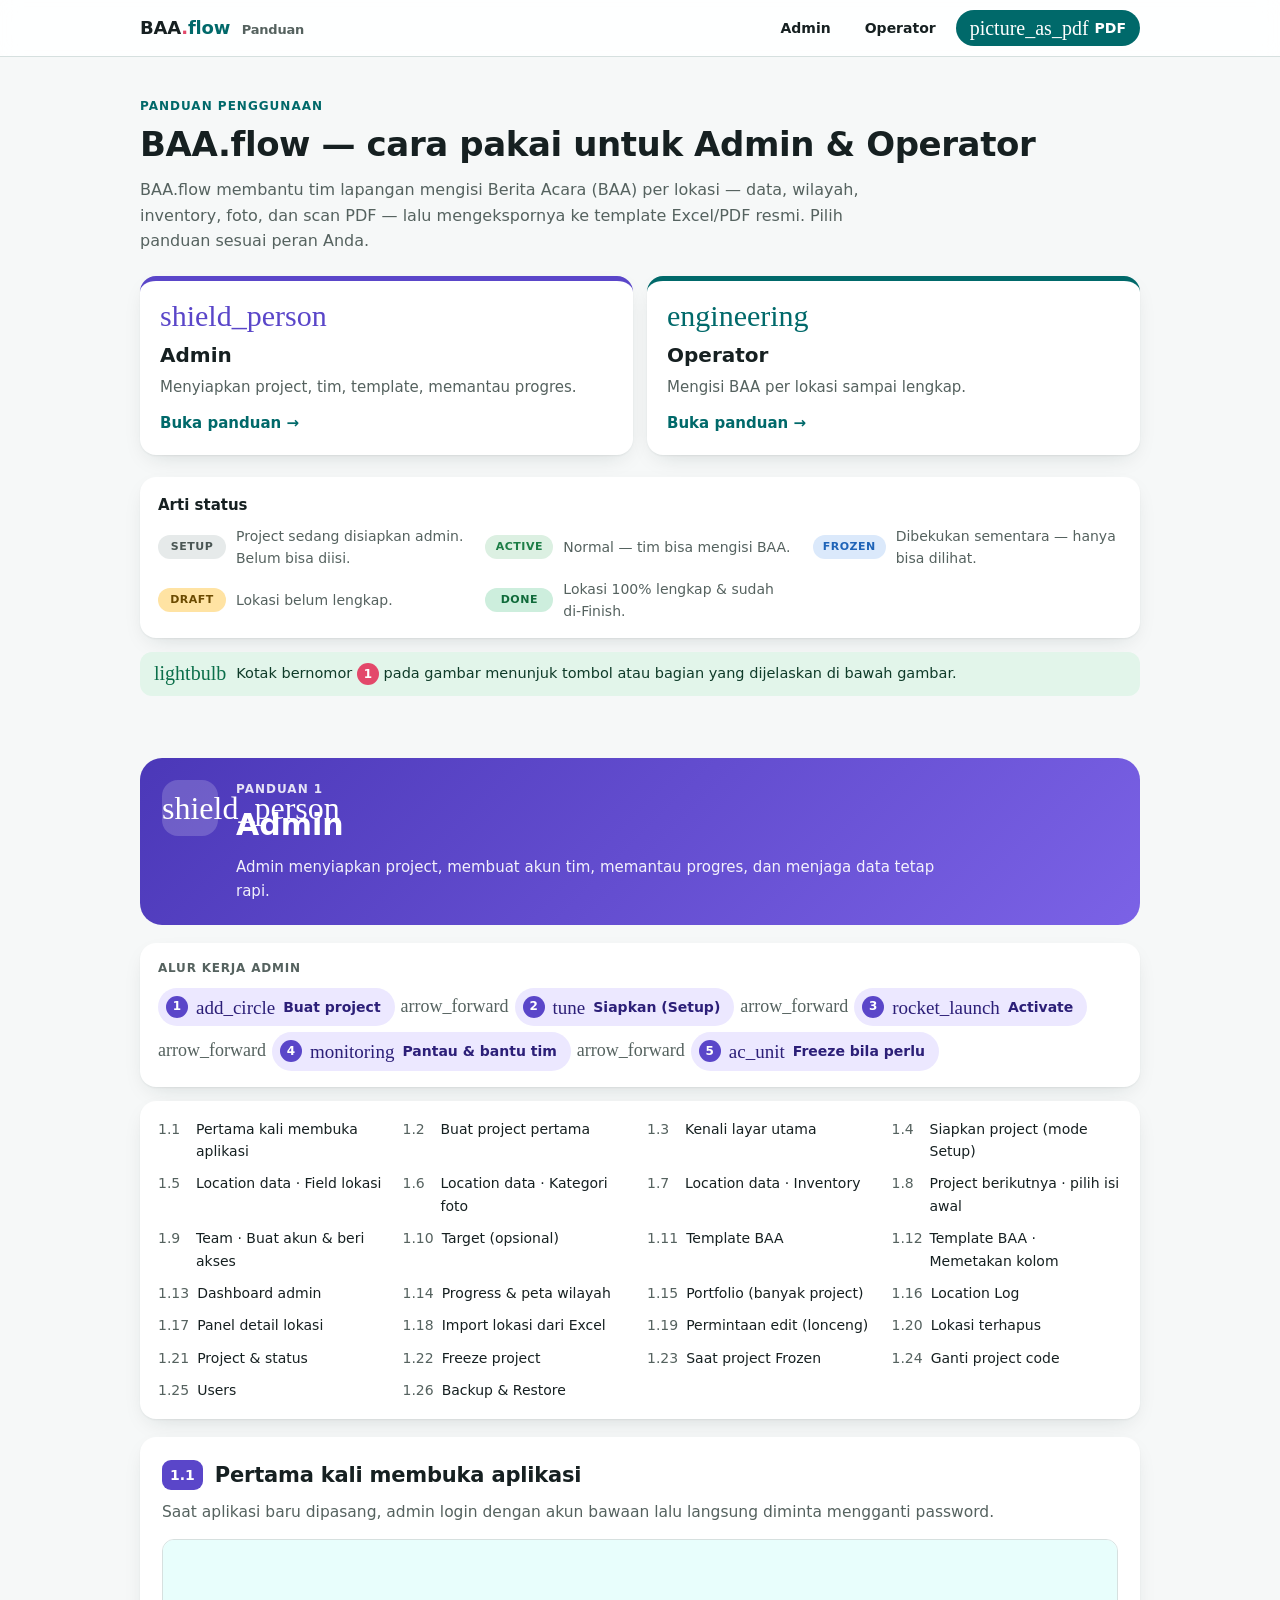
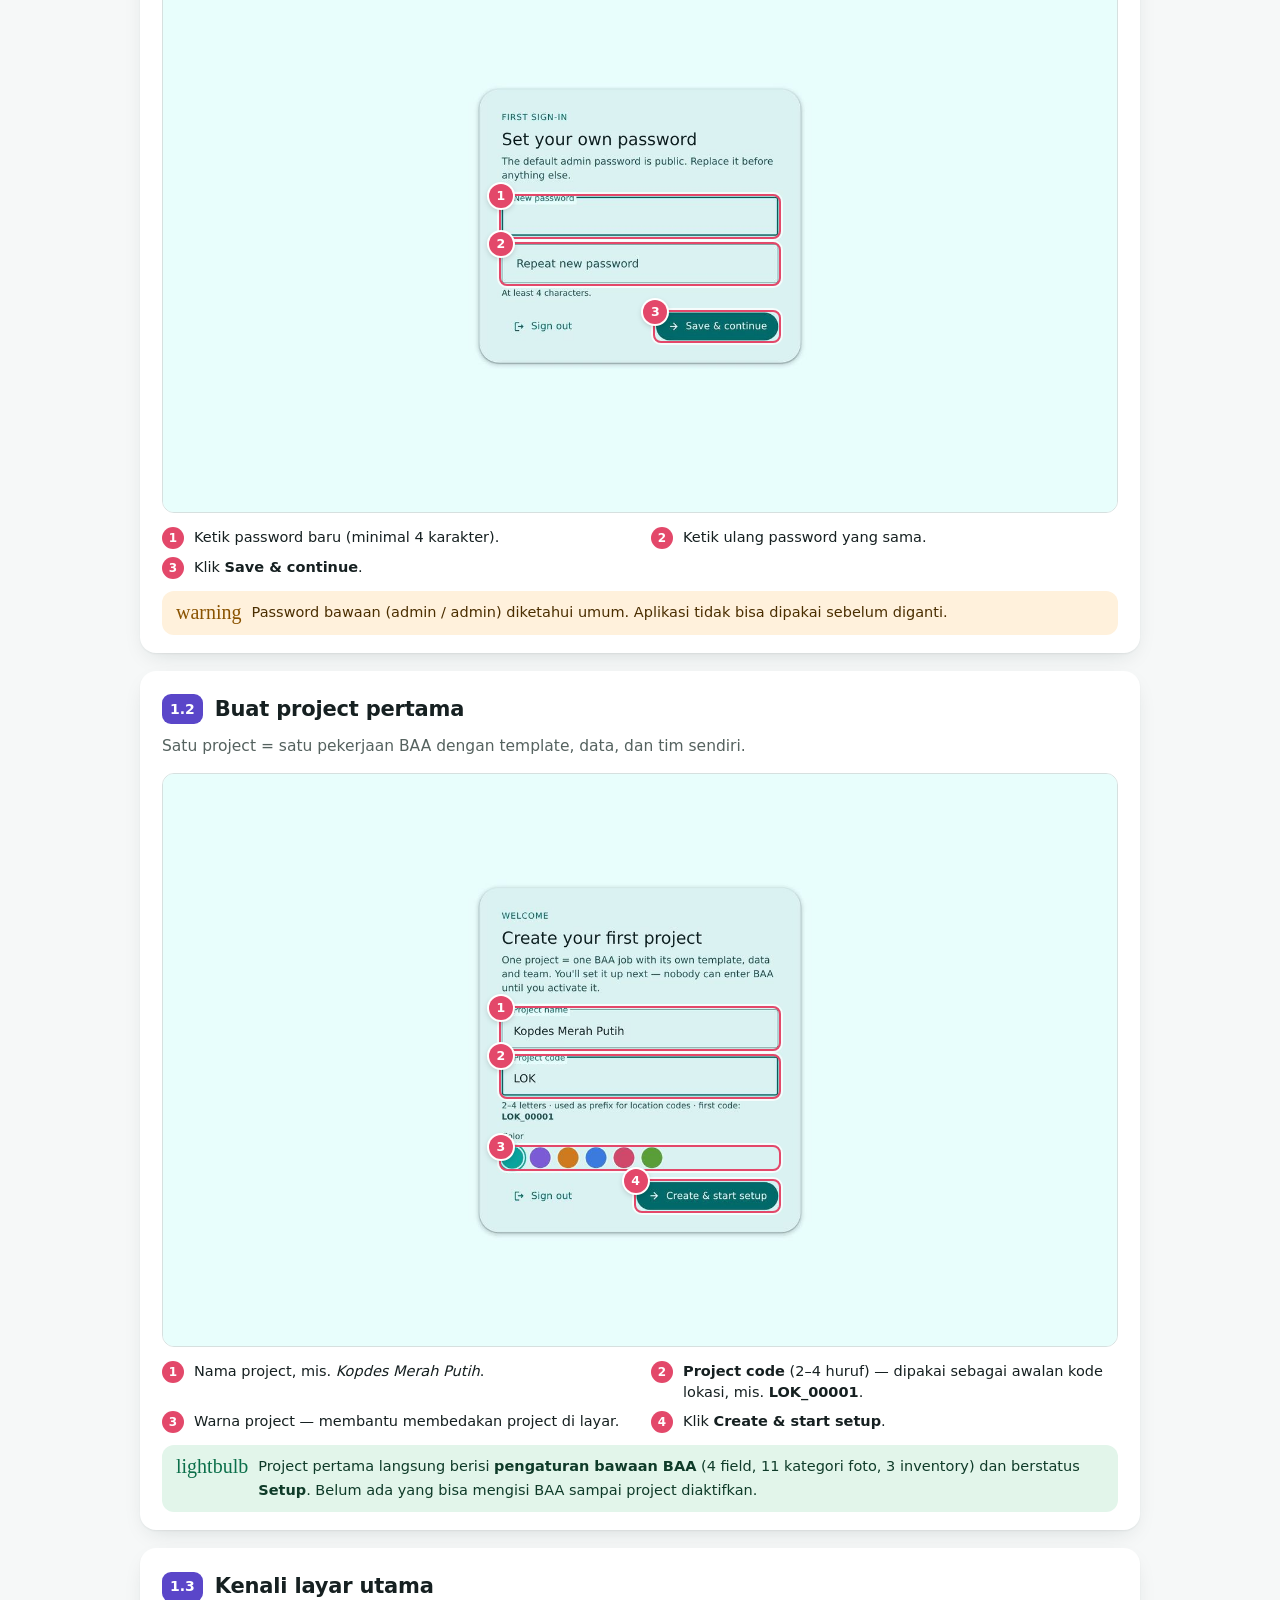
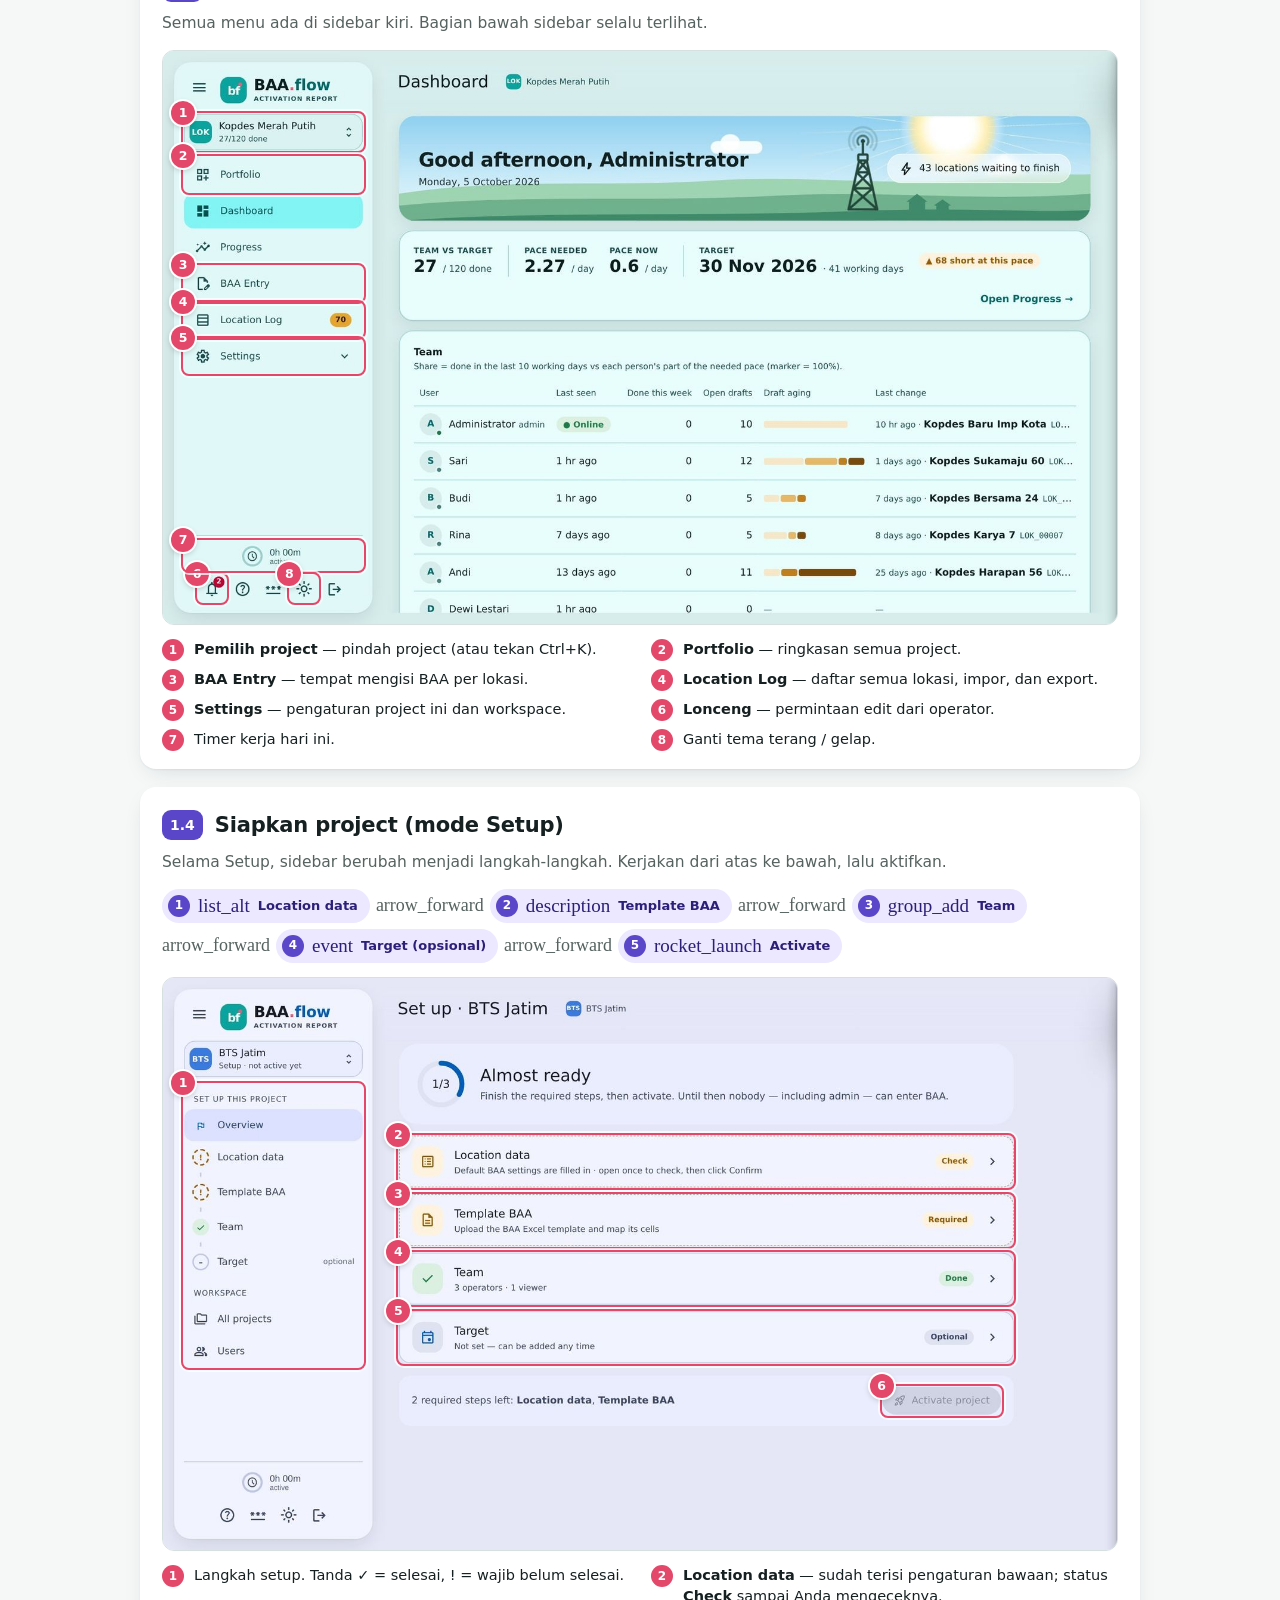
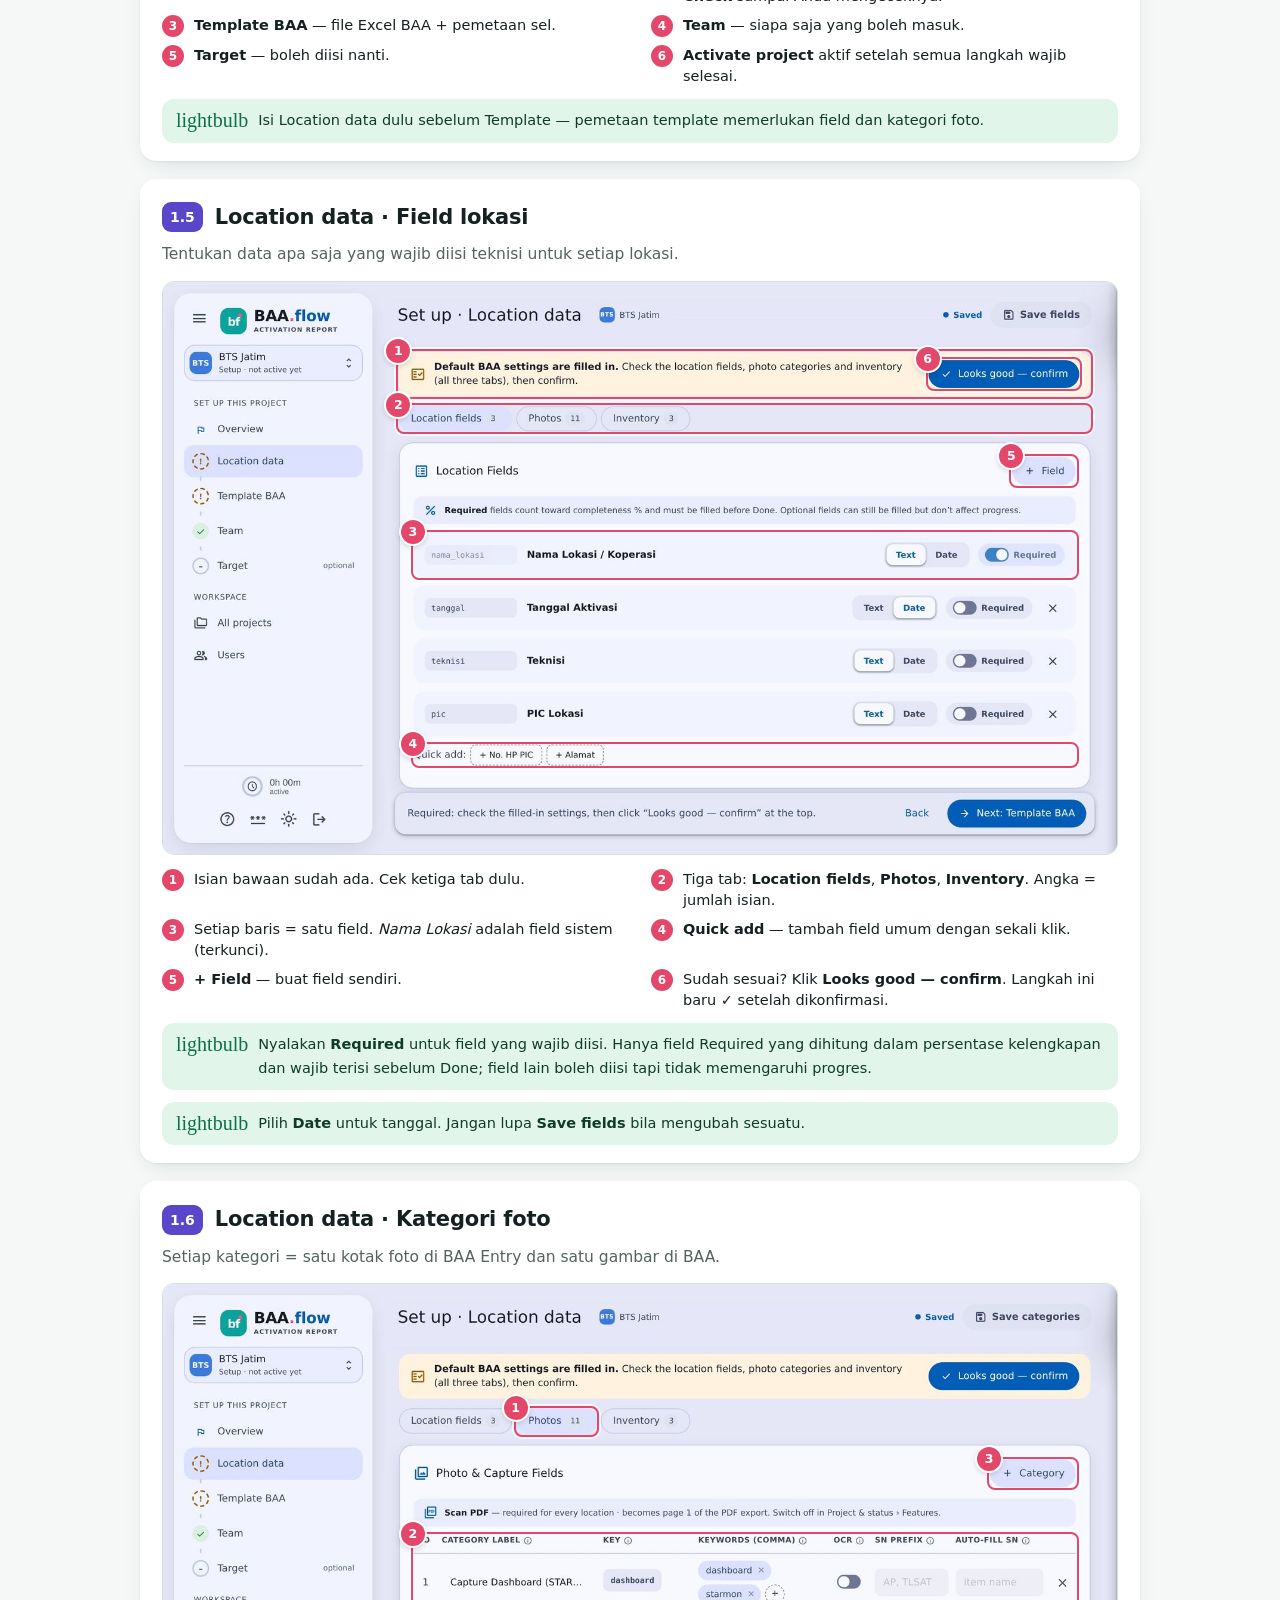
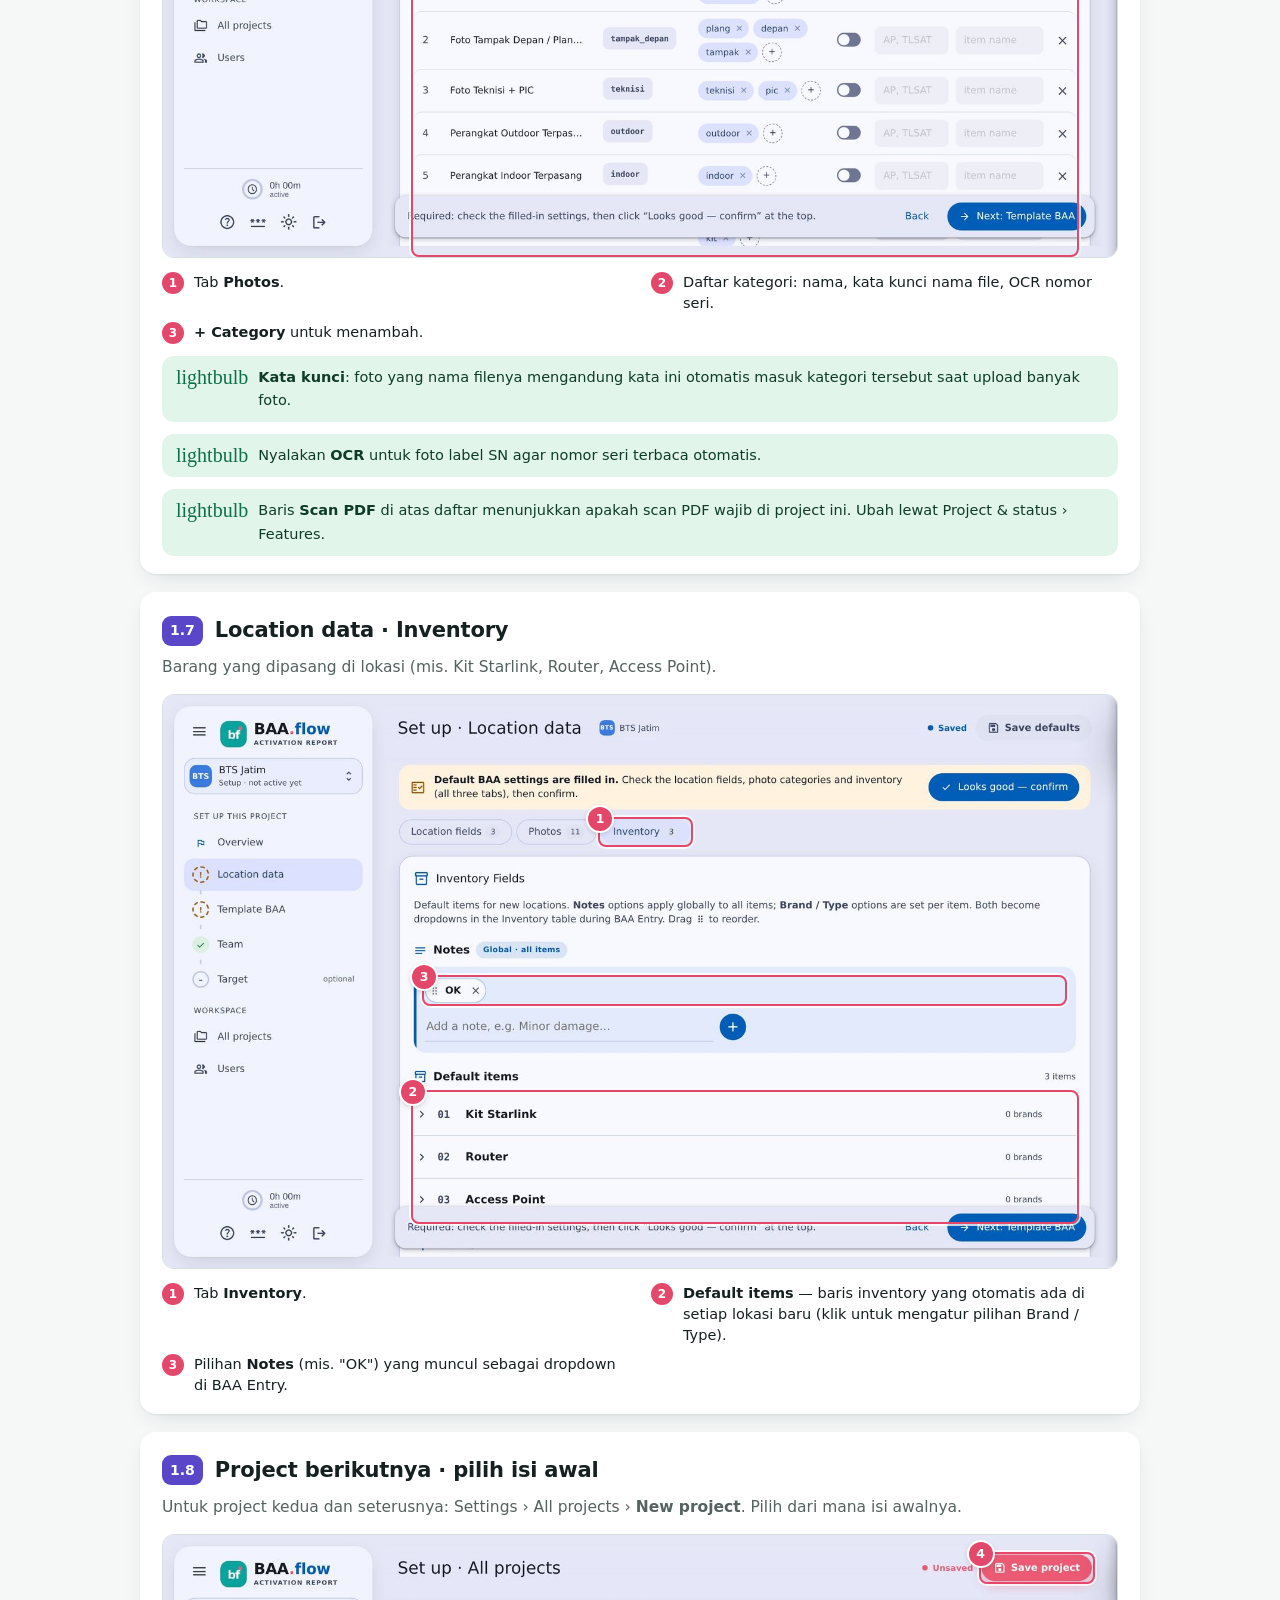
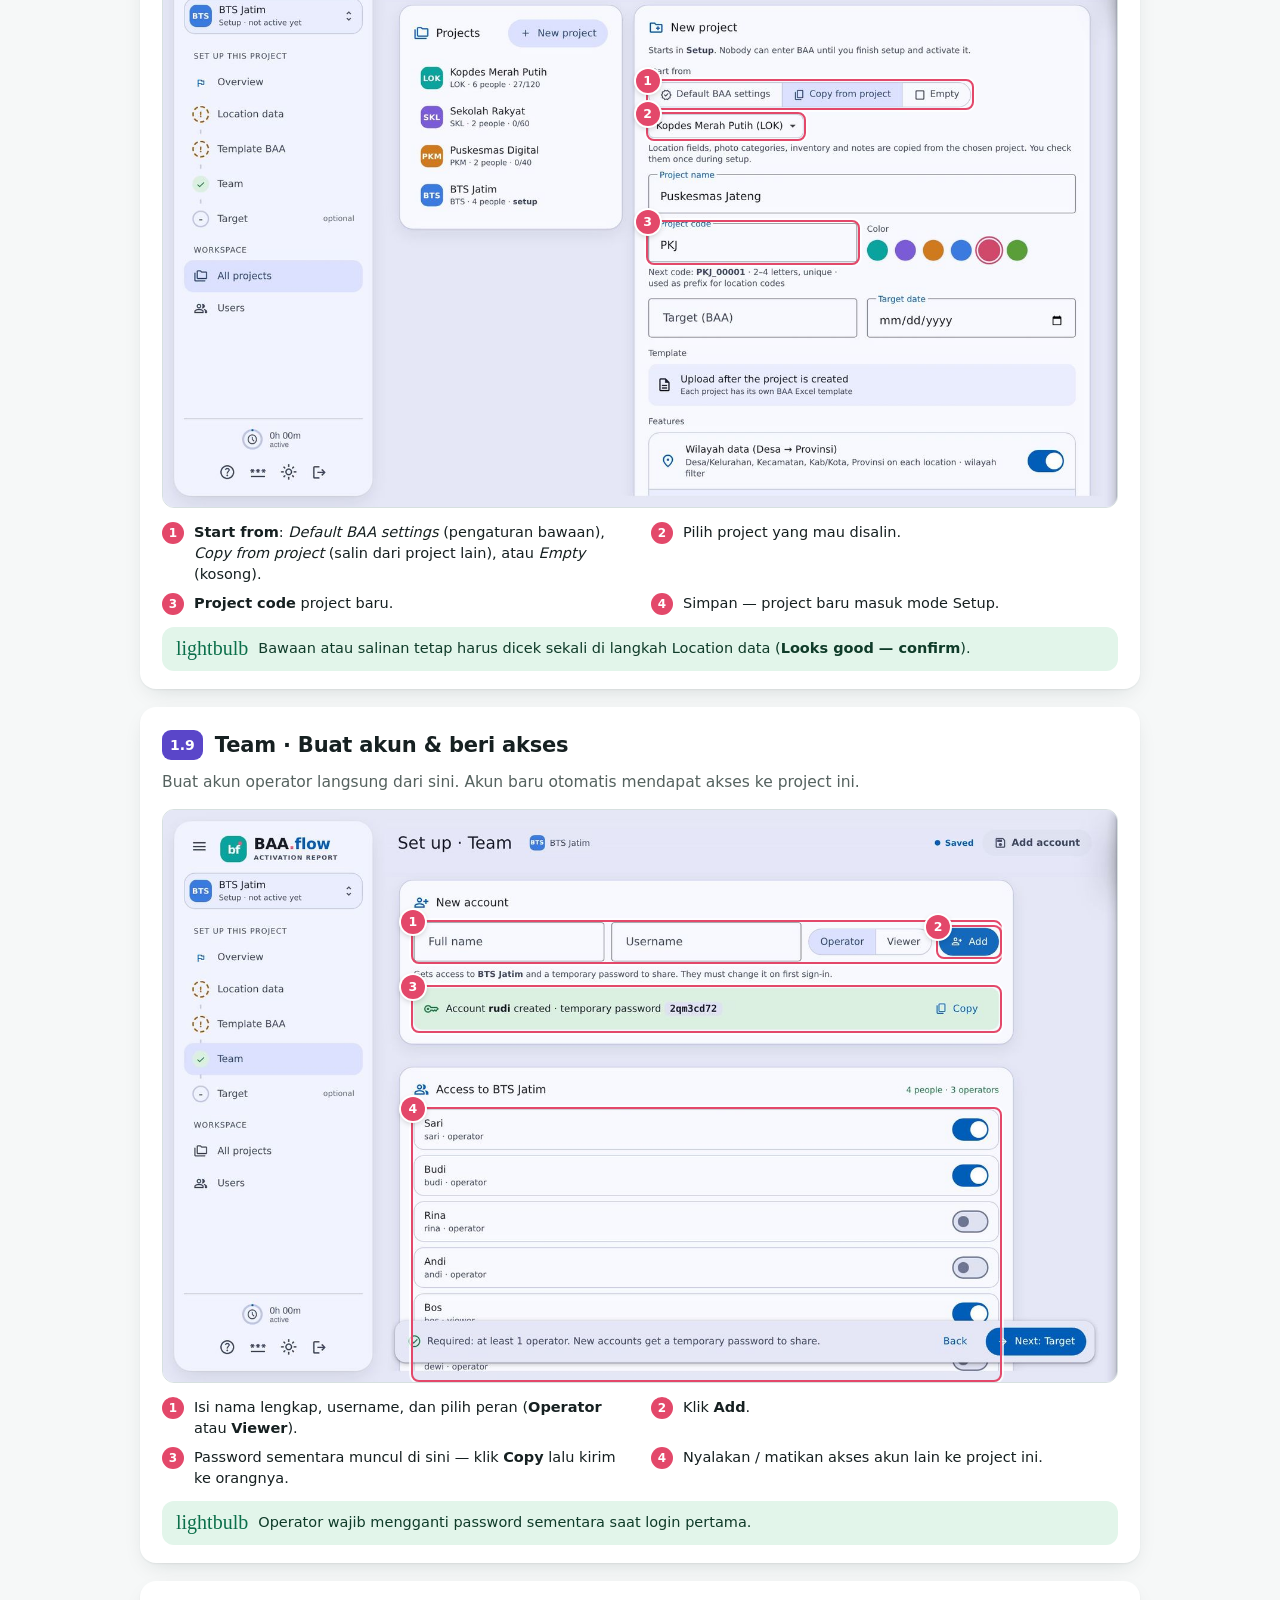
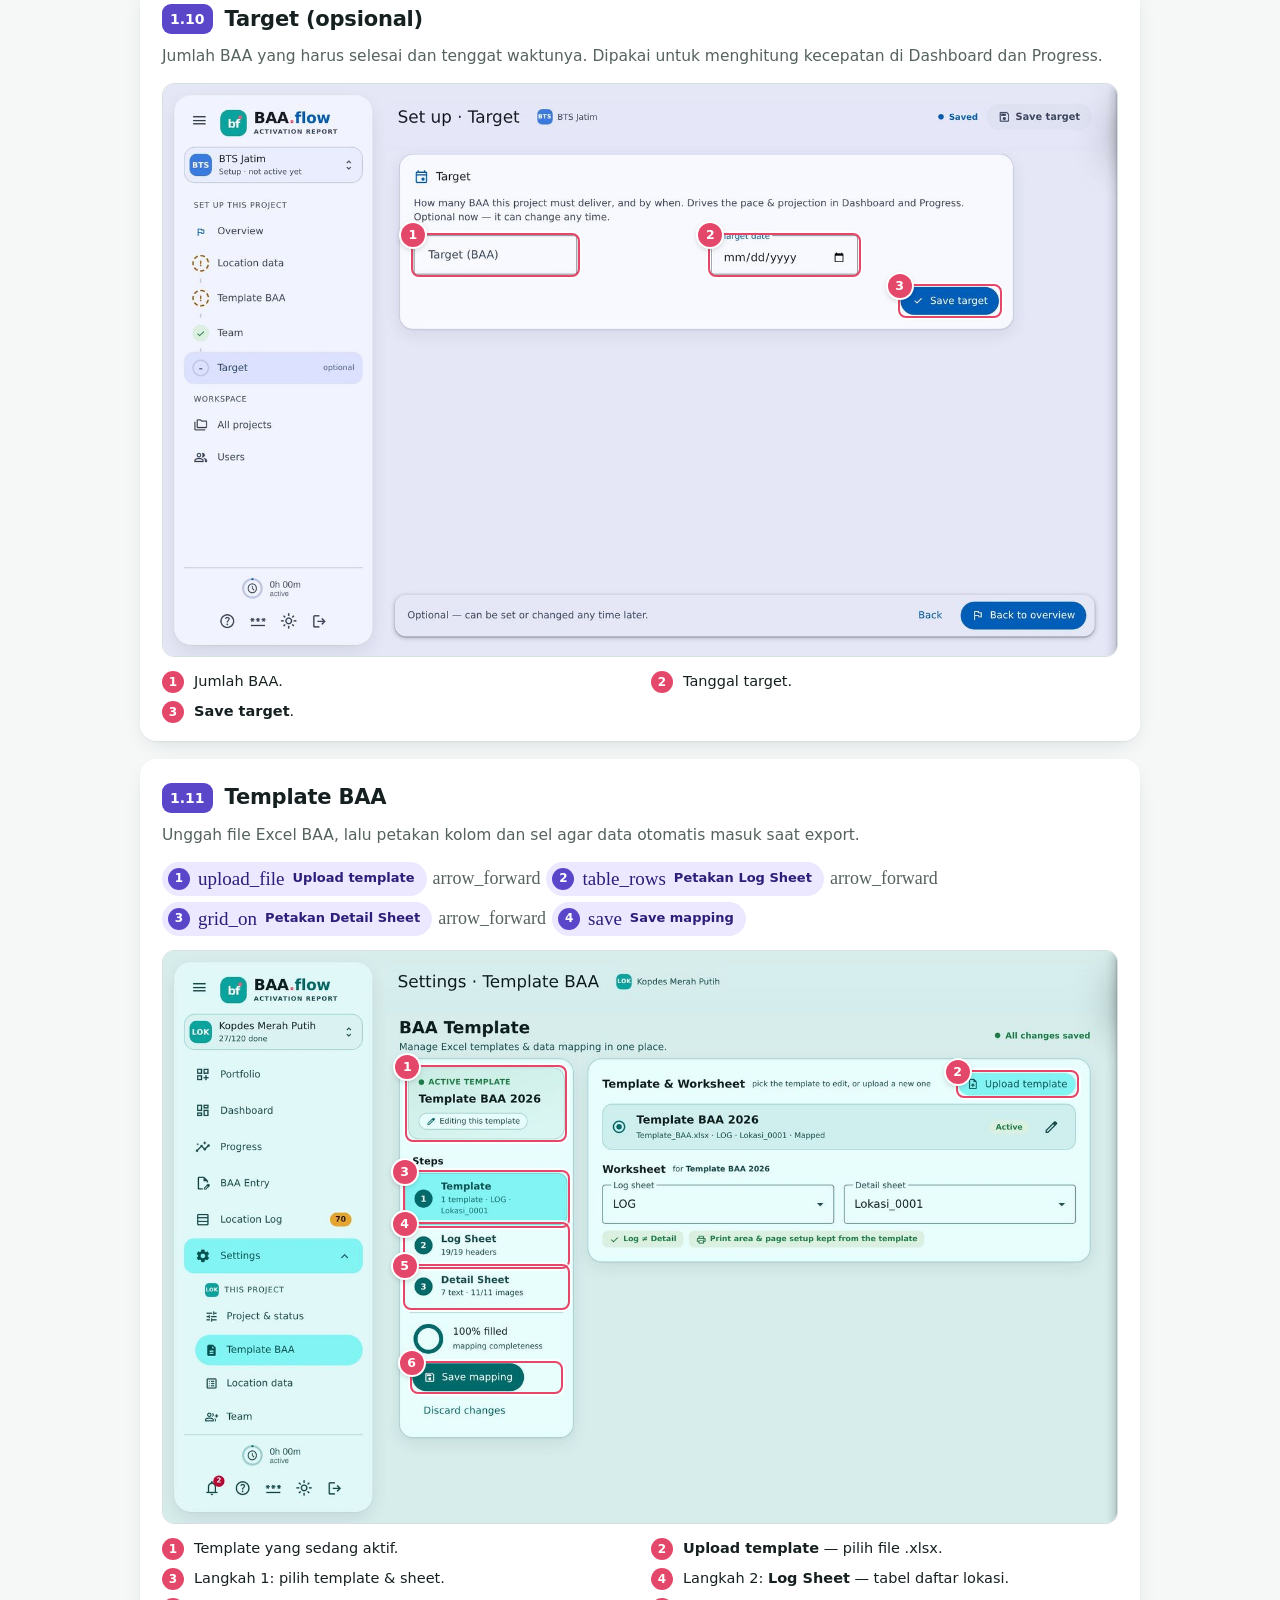
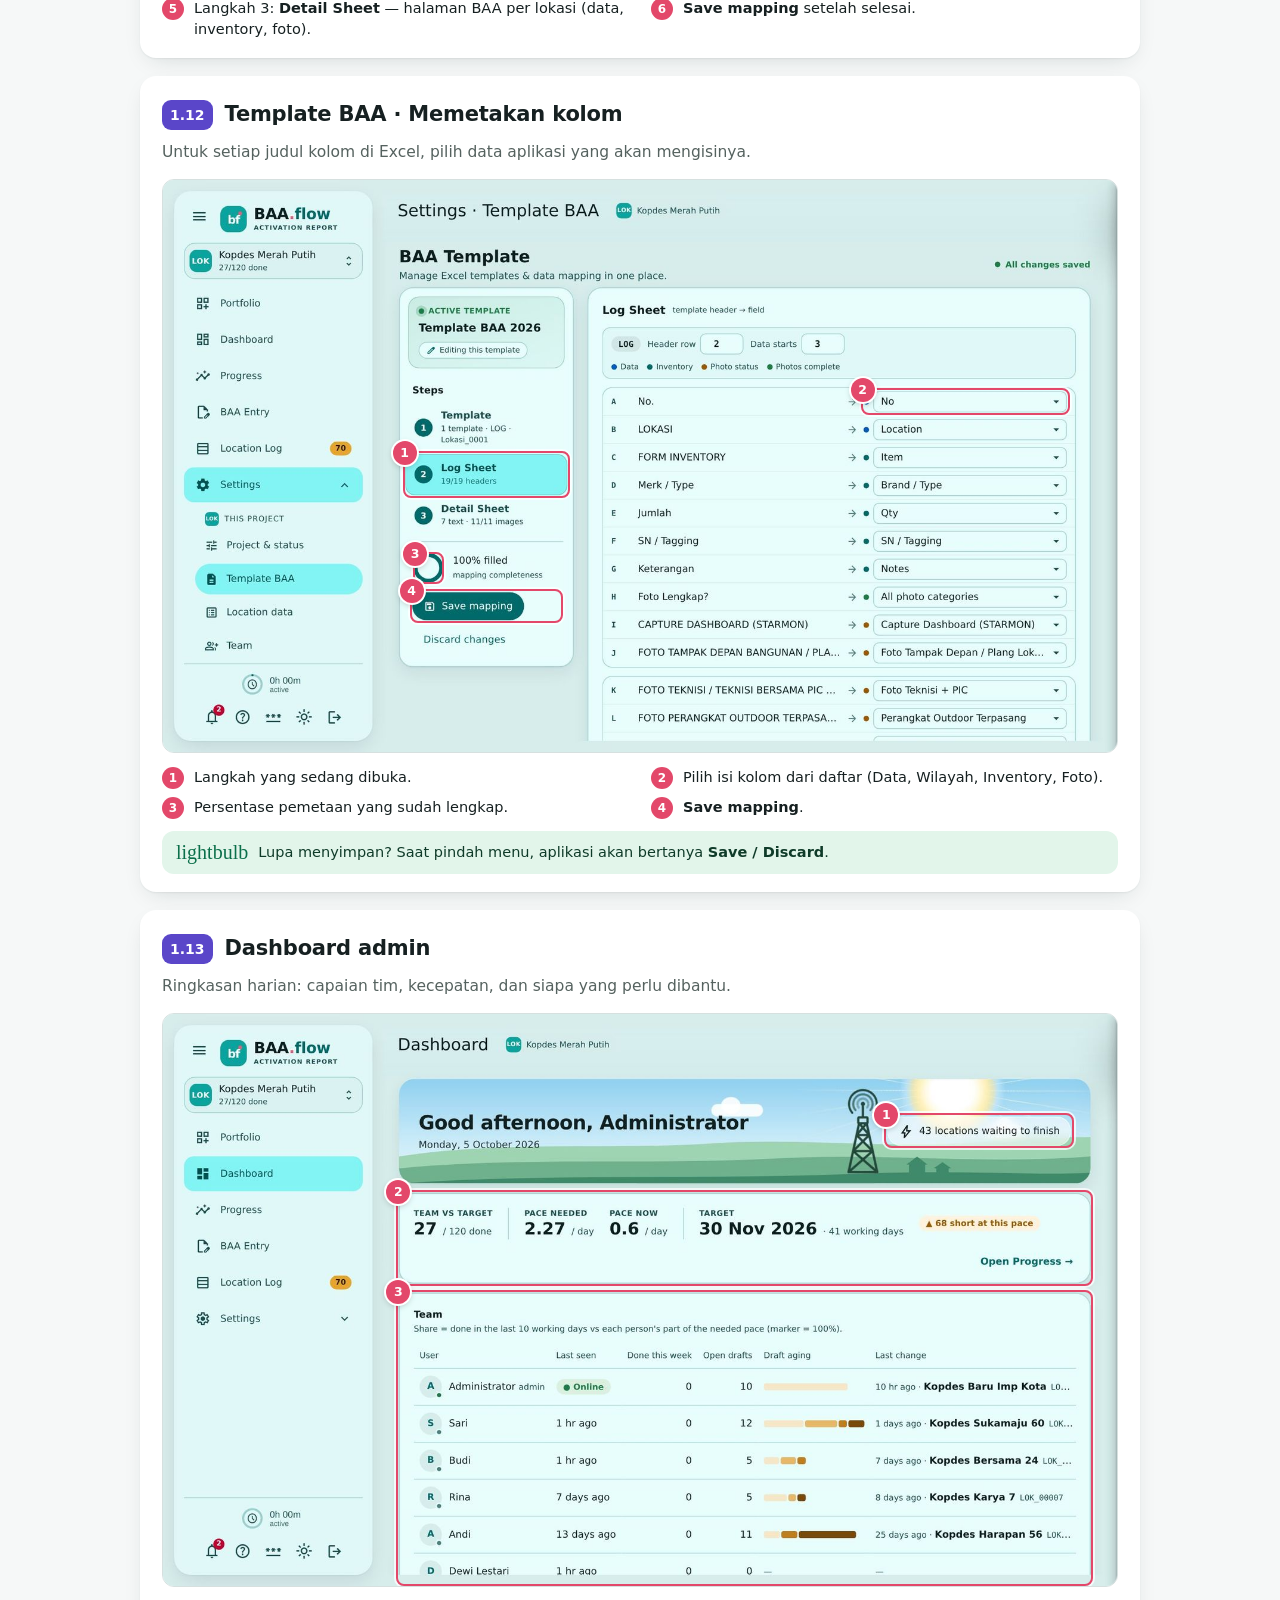
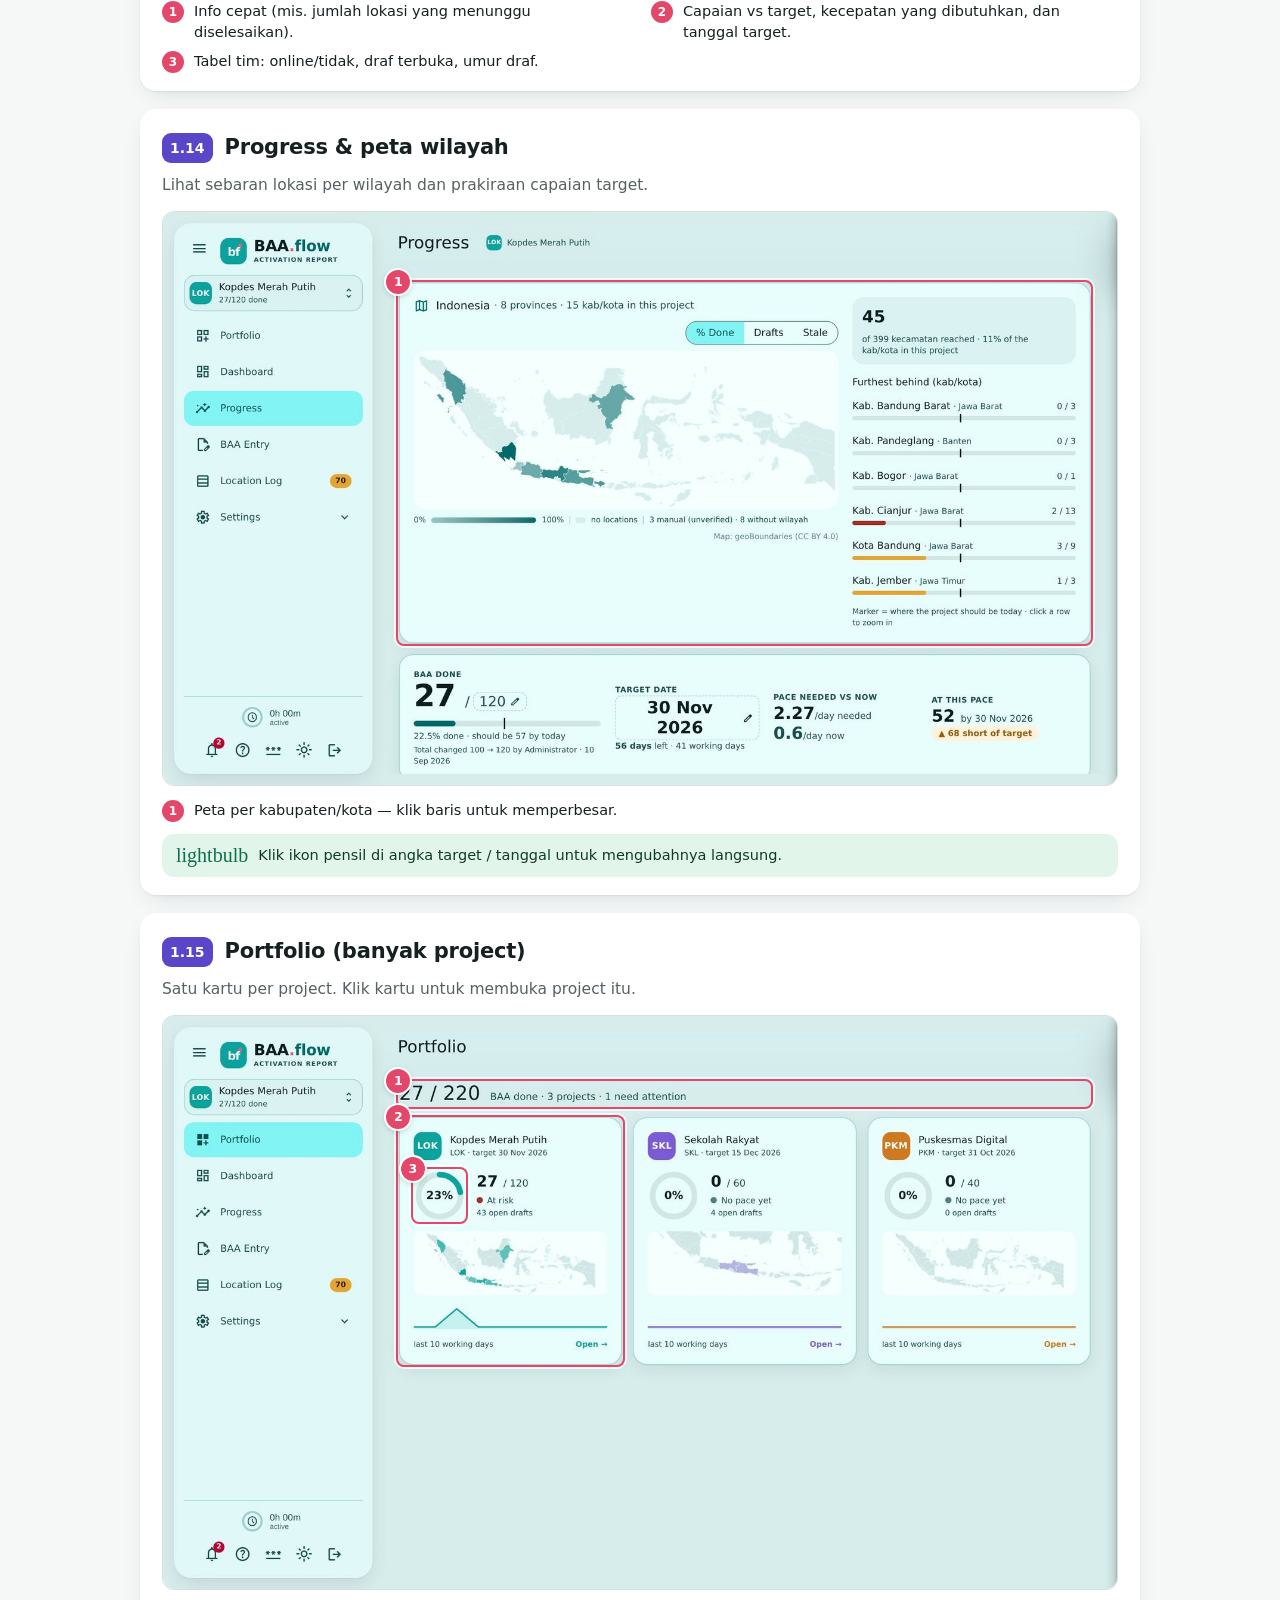
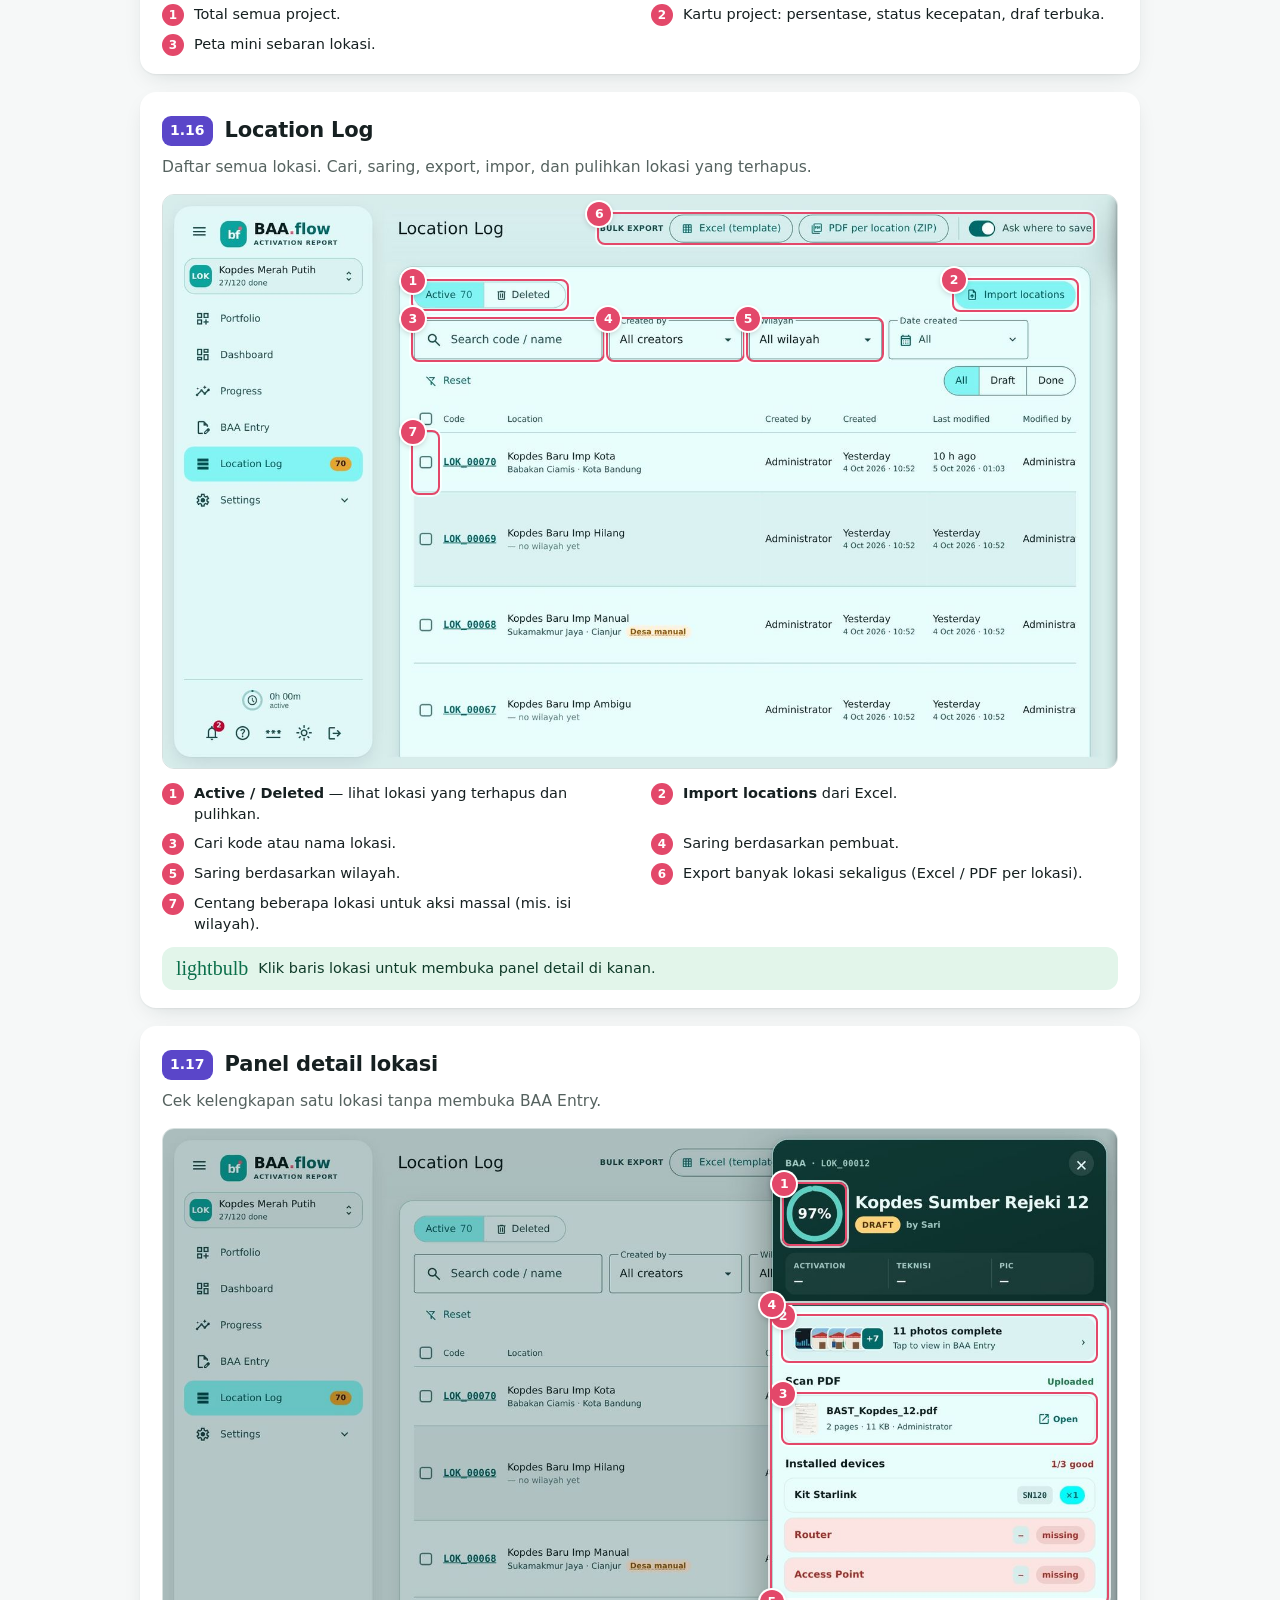
==== commit 934df3e6: "Operator flow: draft auto-save, Finish BAA at 100%, one-click export, next draft; fix topbar overlap" ====
--- a/app/web/guide/index.html
+++ b/app/web/guide/index.html
@@ -115,7 +115,7 @@
 <p>BAA.flow membantu tim lapangan mengisi Berita Acara (BAA) per lokasi — data, wilayah, inventory, foto, dan scan PDF — lalu mengekspornya ke template Excel/PDF resmi. Pilih panduan sesuai peran Anda.</p>
 <div class="roles"><a class="rc admin" href="#admin"><span class="mi">shield_person</span><b>Admin</b><span>Menyiapkan project, tim, template, memantau progres.</span><span class="go">Buka panduan →</span></a>
 <a class="rc operator" href="#operator"><span class="mi">engineering</span><b>Operator</b><span>Mengisi BAA per lokasi sampai lengkap.</span><span class="go">Buka panduan →</span></a></div>
-<div class="legend-st"><div class="ls-h">Arti status</div><div class="st"><span class="chip setup">SETUP</span><span>Project sedang disiapkan admin. Belum bisa diisi.</span></div><div class="st"><span class="chip active">ACTIVE</span><span>Normal — tim bisa mengisi BAA.</span></div><div class="st"><span class="chip frozen">FROZEN</span><span>Dibekukan sementara — hanya bisa dilihat.</span></div><div class="st"><span class="chip draft">DRAFT</span><span>Lokasi belum lengkap.</span></div><div class="st"><span class="chip done">DONE</span><span>Lokasi lengkap &amp; tersimpan.</span></div></div>
+<div class="legend-st"><div class="ls-h">Arti status</div><div class="st"><span class="chip setup">SETUP</span><span>Project sedang disiapkan admin. Belum bisa diisi.</span></div><div class="st"><span class="chip active">ACTIVE</span><span>Normal — tim bisa mengisi BAA.</span></div><div class="st"><span class="chip frozen">FROZEN</span><span>Dibekukan sementara — hanya bisa dilihat.</span></div><div class="st"><span class="chip draft">DRAFT</span><span>Lokasi belum lengkap.</span></div><div class="st"><span class="chip done">DONE</span><span>Lokasi 100% lengkap &amp; sudah di-Finish.</span></div></div>
 <div class="note tip"><span class="mi">lightbulb</span><p>Kotak bernomor <b class="ln">1</b> pada gambar menunjuk tombol atau bagian yang dijelaskan di bawah gambar.</p></div>
 </section>
 <section class="role admin" id="admin">
@@ -153,23 +153,23 @@
     </section>
 <section class="role operator" id="operator">
       <div class="role-head"><span class="role-ic"><span class="mi">engineering</span></span><div><div class="eyebrow">Panduan 2</div><h2>Operator</h2><p>Operator mengisi BAA per lokasi: data, wilayah, inventory, foto, dan scan PDF, lalu menyimpannya sampai lengkap.</p></div></div>
-      <div class="big-flow"><div class="bf-lab">Alur kerja operator</div><div class="flow "><span class="fl-st"><span class="fl-n">1</span><span class="mi">add_location_alt</span><span class="fl-t">Lokasi baru</span></span><span class="fl-ar" aria-hidden="true"><span class="mi">arrow_forward</span></span><span class="fl-st"><span class="fl-n">2</span><span class="mi">edit_note</span><span class="fl-t">Isi data &amp; wilayah</span></span><span class="fl-ar" aria-hidden="true"><span class="mi">arrow_forward</span></span><span class="fl-st"><span class="fl-n">3</span><span class="mi">inventory_2</span><span class="fl-t">Inventory</span></span><span class="fl-ar" aria-hidden="true"><span class="mi">arrow_forward</span></span><span class="fl-st"><span class="fl-n">4</span><span class="mi">photo_camera</span><span class="fl-t">Foto</span></span><span class="fl-ar" aria-hidden="true"><span class="mi">arrow_forward</span></span><span class="fl-st"><span class="fl-n">5</span><span class="mi">picture_as_pdf</span><span class="fl-t">Scan PDF</span></span><span class="fl-ar" aria-hidden="true"><span class="mi">arrow_forward</span></span><span class="fl-st"><span class="fl-n">6</span><span class="mi">task_alt</span><span class="fl-t">Save BAA</span></span></div></div>
+      <div class="big-flow"><div class="bf-lab">Alur kerja operator</div><div class="flow "><span class="fl-st"><span class="fl-n">1</span><span class="mi">add_location_alt</span><span class="fl-t">Lokasi baru</span></span><span class="fl-ar" aria-hidden="true"><span class="mi">arrow_forward</span></span><span class="fl-st"><span class="fl-n">2</span><span class="mi">edit_note</span><span class="fl-t">Isi data &amp; wilayah</span></span><span class="fl-ar" aria-hidden="true"><span class="mi">arrow_forward</span></span><span class="fl-st"><span class="fl-n">3</span><span class="mi">inventory_2</span><span class="fl-t">Inventory</span></span><span class="fl-ar" aria-hidden="true"><span class="mi">arrow_forward</span></span><span class="fl-st"><span class="fl-n">4</span><span class="mi">photo_camera</span><span class="fl-t">Foto</span></span><span class="fl-ar" aria-hidden="true"><span class="mi">arrow_forward</span></span><span class="fl-st"><span class="fl-n">5</span><span class="mi">picture_as_pdf</span><span class="fl-t">Scan PDF</span></span><span class="fl-ar" aria-hidden="true"><span class="mi">arrow_forward</span></span><span class="fl-st"><span class="fl-n">6</span><span class="mi">task_alt</span><span class="fl-t">Finish BAA</span></span></div></div>
       <nav class="toc"><a href="#o-start"><span>2.1</span>Login pertama</a><a href="#o-dash"><span>2.2</span>Dashboard saya</a><a href="#o-entry"><span>2.3</span>BAA Entry · Data lokasi</a><a href="#o-wil"><span>2.4</span>Mengisi wilayah dengan cepat</a><a href="#o-inv"><span>2.5</span>Inventory</a><a href="#o-photo"><span>2.6</span>Foto</a><a href="#o-scan"><span>2.7</span>Scan PDF</a><a href="#o-save"><span>2.8</span>Simpan &amp; selesai</a><a href="#o-log"><span>2.9</span>Location Log</a><a href="#o-drawer"><span>2.10</span>Lengkapi dari panel detail</a><a href="#o-request"><span>2.11</span>Lokasi milik orang lain</a><a href="#o-export"><span>2.12</span>Export</a><a href="#o-frozen"><span>2.13</span>Saat project dibekukan (Frozen)</a></nav>
       <article class="topic" id="o-start"><header><span class="tn">2.1</span><h3>Login pertama</h3></header>
         <p class="lead">Admin memberi username dan password sementara. Saat login pertama, ganti dengan password sendiri.</p><figure class="shot"><div class="frame"><img src="img/o_firstpw.jpg" width="1366" height="820" alt="Login pertama" loading="lazy"><span class="mk" style="left:35.212%;top:44.390%;width:29.575%;height:7.805%"><b>1</b></span><span class="mk" style="left:35.212%;top:52.683%;width:29.575%;height:7.805%"><b>2</b></span><span class="mk" style="left:51.391%;top:64.634%;width:13.397%;height:5.854%"><b>3</b></span></div></figure><ol class="legend"><li><b class="ln">1</b><span>Password baru (minimal 4 karakter).</span></li><li><b class="ln">2</b><span>Ulangi password baru.</span></li><li><b class="ln">3</b><span><b>Save &amp; continue</b>.</span></li></ol><div class="note tip"><span class="mi">lightbulb</span><p>Lupa password? Minta admin membuat password sementara baru.</p></div></article><article class="topic" id="o-dash"><header><span class="tn">2.2</span><h3>Dashboard saya</h3></header>
         <p class="lead">Lihat target minggu ini dan draf yang perlu diselesaikan.</p><figure class="shot"><div class="frame"><img src="img/o_dash.jpg" width="1366" height="820" alt="Dashboard saya" loading="lazy"><span class="mk" style="left:84.480%;top:16.951%;width:11.567%;height:5.854%"><b>1</b></span><span class="mk" style="left:64.641%;top:23.659%;width:7.613%;height:5.854%"><b>2</b></span><span class="mk" style="left:24.451%;top:35.488%;width:30.161%;height:64.512%"><b>3</b></span><span class="mk" style="left:55.051%;top:35.488%;width:42.460%;height:64.512%"><b>4</b></span></div></figure><ol class="legend"><li><b class="ln">1</b><span><b>New location</b> — mulai BAA baru.</span></li><li><b class="ln">2</b><span><b>Continue</b> — lanjutkan draf yang paling hampir selesai.</span></li><li><b class="ln">3</b><span>Target pribadi minggu ini.</span></li><li><b class="ln">4</b><span>Draf saya: persentase, yang masih kurang, dan umur draf. Klik <b>Open</b>.</span></li></ol><div class="note tip"><span class="mi">lightbulb</span><p>Chip kuning/oranye menunjukkan apa yang masih kurang, mis. <i>Scan PDF</i> atau <i>2 photos</i>.</p></div></article><article class="topic" id="o-entry"><header><span class="tn">2.3</span><h3>BAA Entry · Data lokasi</h3></header>
-        <p class="lead">Satu halaman untuk satu lokasi. Ringkasan di kanan menunjukkan apa yang masih kurang.</p><figure class="shot"><div class="frame"><img src="img/o_entry.jpg" width="1366" height="820" alt="BAA Entry · Data lokasi" loading="lazy"><span class="mk" style="left:37.775%;top:2.927%;width:22.108%;height:7.317%"><b>1</b></span><span class="mk" style="left:85.139%;top:3.659%;width:12.518%;height:5.854%"><b>2</b></span><span class="mk" style="left:25.988%;top:20.854%;width:44.656%;height:16.341%"><b>3</b></span><span class="mk" style="left:25.988%;top:38.171%;width:44.656%;height:16.341%"><b>4</b></span><span class="mk" style="left:72.767%;top:13.415%;width:24.744%;height:78.659%"><b>5</b></span><span class="mk" style="left:74.305%;top:63.659%;width:21.669%;height:7.805%"><b>6</b></span></div></figure><ol class="legend"><li><b class="ln">1</b><span>Pilih lokasi yang mau diisi.</span></li><li><b class="ln">2</b><span><b>Add Location</b> — buat lokasi baru (kode dibuat otomatis).</span></li><li><b class="ln">3</b><span>Isi data lokasi. Tanda * = wajib.</span></li><li><b class="ln">4</b><span>Wilayah: desa, kecamatan, kab/kota, provinsi.</span></li><li><b class="ln">5</b><span><b>BAA Summary</b> — persentase dan daftar kekurangan.</span></li><li><b class="ln">6</b><span><b>Save BAA</b> — simpan.</span></li></ol></article><article class="topic" id="o-wil"><header><span class="tn">2.4</span><h3>Mengisi wilayah dengan cepat</h3></header>
+        <p class="lead">Satu halaman untuk satu lokasi. Ringkasan di kanan menunjukkan apa yang masih kurang.</p><figure class="shot"><div class="frame"><img src="img/o_entry.jpg" width="1366" height="820" alt="BAA Entry · Data lokasi" loading="lazy"><span class="mk" style="left:37.775%;top:2.927%;width:22.108%;height:7.317%"><b>1</b></span><span class="mk" style="left:85.139%;top:3.659%;width:12.518%;height:5.854%"><b>2</b></span><span class="mk" style="left:25.988%;top:20.854%;width:44.656%;height:16.341%"><b>3</b></span><span class="mk" style="left:25.988%;top:38.171%;width:44.656%;height:16.341%"><b>4</b></span><span class="mk" style="left:72.767%;top:13.415%;width:24.744%;height:84.512%"><b>5</b></span><span class="mk" style="left:74.305%;top:69.512%;width:21.669%;height:7.805%"><b>6</b></span><span class="mk" style="left:67.936%;top:5.122%;width:4.685%;height:2.927%"><b>7</b></span></div></figure><ol class="legend"><li><b class="ln">1</b><span>Pilih lokasi yang mau diisi.</span></li><li><b class="ln">2</b><span><b>Add Location</b> — buat lokasi baru (kode dibuat otomatis).</span></li><li><b class="ln">3</b><span>Isi data lokasi. Tanda * = wajib.</span></li><li><b class="ln">4</b><span>Wilayah: desa, kecamatan, kab/kota, provinsi.</span></li><li><b class="ln">5</b><span><b>BAA Summary</b> — persentase dan daftar kekurangan.</span></li><li><b class="ln">6</b><span><b>Finish BAA</b> — tandai selesai (Done) bila sudah 100%.</span></li><li><b class="ln">7</b><span><b>Saved</b> — isian draft tersimpan otomatis saat Anda mengetik.</span></li></ol></article><article class="topic" id="o-wil"><header><span class="tn">2.4</span><h3>Mengisi wilayah dengan cepat</h3></header>
         <p class="lead">Ketik nama desa ditambah kata lain (kecamatan / kabupaten) — urutan bebas, boleh salah ketik sedikit.</p><figure class="shot"><div class="frame"><img src="img/o_wilayah.jpg" width="1366" height="820" alt="Mengisi wilayah dengan cepat" loading="lazy"><span class="mk" style="left:25.988%;top:38.171%;width:44.656%;height:7.805%"><b>1</b></span><span class="mk" style="left:26.428%;top:46.463%;width:43.777%;height:7.561%"><b>2</b></span><span class="mk" style="left:26.428%;top:56.951%;width:43.777%;height:7.927%"><b>3</b></span></div></figure><ol class="legend"><li><b class="ln">1</b><span>Ketik mis. <i>cibodas lembang</i>.</span></li><li><b class="ln">2</b><span>Pilih hasil yang benar — keempat tingkat terisi sekaligus.</span></li><li><b class="ln">3</b><span>Desa tidak ada di daftar? Isi manual sesuai tulisan teknisi.</span></li></ol></article><article class="topic" id="o-inv"><header><span class="tn">2.5</span><h3>Inventory</h3></header>
         <p class="lead">Perangkat yang dipasang: jenis, jumlah, nomor seri (SN), dan keterangan.</p><figure class="shot"><div class="frame"><img src="img/o_inventory.jpg" width="1366" height="820" alt="Inventory" loading="lazy"><span class="mk" style="left:25.988%;top:45.488%;width:44.656%;height:18.171%"><b>1</b></span></div></figure><ol class="legend"><li><b class="ln">1</b><span>Isi setiap baris. SN bisa terisi otomatis dari foto label (OCR).</span></li></ol><div class="note tip"><span class="mi">lightbulb</span><p>Brand/Type dan Notes punya pilihan yang muncul saat mengetik.</p></div></article><article class="topic" id="o-photo"><header><span class="tn">2.6</span><h3>Foto</h3></header>
         <p class="lead">Seret banyak foto sekaligus — aplikasi memasukkan ke kategori yang cocok berdasarkan nama file.</p><figure class="shot"><div class="frame"><img src="img/o_photos.jpg" width="1366" height="820" alt="Foto" loading="lazy"><span class="mk" style="left:41.435%;top:41.707%;width:8.419%;height:5.122%"><b>1</b></span><span class="mk" style="left:56.881%;top:42.073%;width:8.199%;height:4.512%"><b>2</b></span><span class="mk" style="left:65.227%;top:42.439%;width:5.417%;height:3.659%"><b>3</b></span><span class="mk" style="left:25.988%;top:48.415%;width:44.656%;height:42.927%"><b>4</b></span></div></figure><ol class="legend"><li><b class="ln">1</b><span><b>Upload</b> — pilih banyak foto sekaligus (atau seret ke area ini).</span></li><li><b class="ln">2</b><span><b>Clear all</b> — hapus semua foto lokasi ini.</span></li><li><b class="ln">3</b><span>Jumlah kategori yang sudah terisi.</span></li><li><b class="ln">4</b><span>Kotak per kategori. Klik kotak untuk mengganti, mengedit, atau mengisi SN manual.</span></li></ol><div class="note tip"><span class="mi">lightbulb</span><p>Beri nama file sesuai kategori (mis. <i>depan.jpg</i>, <i>sn_router.jpg</i>) agar otomatis masuk kotak yang benar.</p></div></article><article class="topic" id="o-scan"><header><span class="tn">2.7</span><h3>Scan PDF</h3></header>
         <p class="lead">Dokumen BAA bertanda tangan yang sudah discan. Wajib untuk setiap lokasi.</p><figure class="shot"><div class="frame"><img src="img/o_scan.jpg" width="1366" height="820" alt="Scan PDF" loading="lazy"><span class="mk" style="left:24.451%;top:40.000%;width:47.731%;height:29.268%"><b>1</b></span><span class="mk" style="left:42.533%;top:42.805%;width:5.857%;height:3.415%"><b>2</b></span></div></figure><ol class="legend"><li><b class="ln">1</b><span>Klik atau seret file .pdf ke sini (maks. 25 MB).</span></li><li><b class="ln">2</b><span>Label <b>Required</b> berubah hijau setelah diupload.</span></li></ol><div class="note tip"><span class="mi">lightbulb</span><p>Scan PDF menjadi halaman pertama saat export PDF.</p></div></article><article class="topic" id="o-save"><header><span class="tn">2.8</span><h3>Simpan &amp; selesai</h3></header>
-        <p class="lead">Lokasi otomatis berstatus <b>Done</b> saat data, inventory, dan foto lengkap lalu disimpan.</p><figure class="shot"><div class="frame"><img src="img/o_summary.jpg" width="1366" height="820" alt="Simpan &amp; selesai" loading="lazy"><span class="mk" style="left:76.281%;top:30.976%;width:3.367%;height:3.902%"><b>1</b></span><span class="mk" style="left:73.865%;top:39.268%;width:22.548%;height:6.341%"><b>2</b></span><span class="mk" style="left:73.865%;top:55.366%;width:22.548%;height:6.341%"><b>3</b></span><span class="mk" style="left:74.305%;top:62.683%;width:21.669%;height:7.805%"><b>4</b></span><span class="mk" style="left:85.212%;top:70.732%;width:10.761%;height:5.854%"><b>5</b></span><span class="mk" style="left:74.305%;top:70.732%;width:10.761%;height:5.854%"><b>6</b></span></div></figure><ol class="legend"><li><b class="ln">1</b><span>Persentase kelengkapan.</span></li><li><b class="ln">2</b><span>Baris hijau = sudah lengkap.</span></li><li><b class="ln">3</b><span>Baris merah = masih kurang.</span></li><li><b class="ln">4</b><span><b>Save BAA</b>.</span></li><li><b class="ln">5</b><span>Export <b>PDF</b> lokasi ini.</span></li><li><b class="ln">6</b><span>Export <b>Excel</b> lokasi ini.</span></li></ol><div class="note tip"><span class="mi">lightbulb</span><p>Lupa menyimpan? Saat pindah lokasi atau menu, aplikasi akan bertanya <b>Save / Discard</b>.</p></div></article><article class="topic" id="o-log"><header><span class="tn">2.9</span><h3>Location Log</h3></header>
-        <p class="lead">Daftar semua lokasi. Semua orang bisa melihat semua lokasi.</p><figure class="shot"><div class="frame"><img src="img/o_log.jpg" width="1366" height="820" alt="Location Log" loading="lazy"><span class="mk" style="left:25.988%;top:14.512%;width:20.351%;height:7.805%"><b>1</b></span><span class="mk" style="left:81.552%;top:22.561%;width:14.495%;height:6.098%"><b>2</b></span><span class="mk" style="left:25.988%;top:33.902%;width:74.012%;height:14.390%"><b>3</b></span><span class="mk" style="left:45.534%;top:2.927%;width:52.123%;height:5.854%"><b>4</b></span></div></figure><ol class="legend"><li><b class="ln">1</b><span>Cari kode atau nama.</span></li><li><b class="ln">2</b><span>Saring <b>All / Draft / Done</b>.</span></li><li><b class="ln">3</b><span>Klik baris untuk membuka panel detail.</span></li><li><b class="ln">4</b><span>Export banyak lokasi sekaligus.</span></li></ol></article><article class="topic" id="o-drawer"><header><span class="tn">2.10</span><h3>Lengkapi dari panel detail</h3></header>
+        <p class="lead">Draft tersimpan otomatis. Saat persentase 100%, klik <b>Finish BAA</b> agar lokasi berstatus <b>Done</b>.</p><figure class="shot"><div class="frame"><img src="img/o_summary.jpg" width="1366" height="820" alt="Simpan &amp; selesai" loading="lazy"><span class="mk" style="left:76.281%;top:30.976%;width:3.367%;height:3.902%"><b>1</b></span><span class="mk" style="left:73.865%;top:39.268%;width:22.548%;height:6.341%"><b>2</b></span><span class="mk" style="left:73.865%;top:55.366%;width:22.548%;height:6.341%"><b>3</b></span><span class="mk" style="left:74.305%;top:60.732%;width:21.669%;height:6.829%"><b>4</b></span><span class="mk" style="left:74.305%;top:68.537%;width:21.669%;height:7.805%"><b>5</b></span><span class="mk" style="left:85.212%;top:76.585%;width:10.761%;height:5.854%"><b>6</b></span><span class="mk" style="left:74.305%;top:76.585%;width:10.761%;height:5.854%"><b>7</b></span></div></figure><ol class="legend"><li><b class="ln">1</b><span>Persentase kelengkapan.</span></li><li><b class="ln">2</b><span>Baris hijau = sudah lengkap.</span></li><li><b class="ln">3</b><span>Baris merah = masih kurang.</span></li><li><b class="ln">4</b><span>Keterangan apa saja yang masih kurang sebelum bisa Done.</span></li><li><b class="ln">5</b><span><b>Finish BAA</b> — angka <i>N left</i> = jumlah bagian yang masih kurang. Aktif penuh di 100%.</span></li><li><b class="ln">6</b><span>Export <b>PDF</b> lokasi ini — langsung terunduh.</span></li><li><b class="ln">7</b><span>Export <b>Excel</b> lokasi ini — langsung terunduh.</span></li></ol><div class="note tip"><span class="mi">lightbulb</span><p>Tidak perlu klik simpan untuk draft: indikator <b>Saving… → Saved</b> di bar atas menandakan isian sudah tersimpan.</p></div><div class="note tip"><span class="mi">lightbulb</span><p>Setelah Finish, muncul <b>Next draft</b> — klik <b>Open</b> untuk lanjut ke draf berikutnya.</p></div><div class="note tip"><span class="mi">lightbulb</span><p>Lokasi yang sudah Done diubah lewat <b>Save changes</b>; bila jadi tidak lengkap, statusnya kembali Draft.</p></div></article><article class="topic" id="o-log"><header><span class="tn">2.9</span><h3>Location Log</h3></header>
+        <p class="lead">Daftar semua lokasi. Semua orang bisa melihat semua lokasi.</p><figure class="shot"><div class="frame"><img src="img/o_log.jpg" width="1366" height="820" alt="Location Log" loading="lazy"><span class="mk" style="left:25.988%;top:14.512%;width:20.351%;height:7.805%"><b>1</b></span><span class="mk" style="left:81.552%;top:22.561%;width:14.495%;height:6.098%"><b>2</b></span><span class="mk" style="left:25.988%;top:33.902%;width:74.012%;height:8.415%"><b>3</b></span><span class="mk" style="left:45.534%;top:2.927%;width:52.123%;height:5.854%"><b>4</b></span></div></figure><ol class="legend"><li><b class="ln">1</b><span>Cari kode atau nama.</span></li><li><b class="ln">2</b><span>Saring <b>All / Draft / Done</b>.</span></li><li><b class="ln">3</b><span>Klik baris untuk membuka panel detail.</span></li><li><b class="ln">4</b><span>Export banyak lokasi sekaligus.</span></li></ol></article><article class="topic" id="o-drawer"><header><span class="tn">2.10</span><h3>Lengkapi dari panel detail</h3></header>
         <p class="lead">Upload foto yang kurang dan scan PDF langsung dari panel, tanpa membuka BAA Entry.</p><figure class="shot"><div class="frame"><img src="img/o_drawer.jpg" width="1366" height="820" alt="Lengkapi dari panel detail" loading="lazy"><span class="mk" style="left:64.788%;top:36.707%;width:33.236%;height:13.902%"><b>1</b></span><span class="mk" style="left:64.788%;top:36.707%;width:8.346%;height:13.902%"><b>2</b></span><span class="mk" style="left:64.788%;top:64.756%;width:33.236%;height:9.268%"><b>3</b></span><span class="mk" style="left:63.616%;top:88.171%;width:35.578%;height:10.488%"><b>4</b></span></div></figure><ol class="legend"><li><b class="ln">1</b><span>Kotak putus-putus = foto yang belum ada.</span></li><li><b class="ln">2</b><span>Klik kotak → pilih foto → <b>Save</b>.</span></li><li><b class="ln">3</b><span>Scan PDF: klik <b>Upload</b>.</span></li><li><b class="ln">4</b><span><b>Edit in BAA Entry</b> untuk mengubah yang lain.</span></li></ol></article><article class="topic" id="o-request"><header><span class="tn">2.11</span><h3>Lokasi milik orang lain</h3></header>
         <p class="lead">Lokasi orang lain hanya bisa dilihat (<b>Read Only</b>). Untuk mengubahnya, minta akses ke admin.</p><figure class="shot"><div class="frame"><img src="img/o_request.jpg" width="1366" height="820" alt="Lokasi milik orang lain" loading="lazy"><span class="mk" style="left:86.896%;top:14.878%;width:7.760%;height:3.659%"><b>1</b></span><span class="mk" style="left:64.788%;top:89.390%;width:33.236%;height:7.317%"><b>2</b></span></div></figure><ol class="legend"><li><b class="ln">1</b><span>Tanda <b>Read Only</b>.</span></li><li><b class="ln">2</b><span><b>Request edit</b> — setelah admin menyetujui, lokasi pindah menjadi milik Anda.</span></li></ol></article><article class="topic" id="o-export"><header><span class="tn">2.12</span><h3>Export</h3></header>
         <p class="lead">Buat file Excel BAA atau PDF untuk dikirim.</p><figure class="shot"><div class="frame"><img src="img/o_export.jpg" width="1366" height="820" alt="Export" loading="lazy"><span class="mk" style="left:32.577%;top:44.756%;width:13.031%;height:2.927%"><b>1</b></span><span class="mk" style="left:32.577%;top:53.537%;width:15.154%;height:2.927%"><b>2</b></span><span class="mk" style="left:64.422%;top:65.732%;width:6.369%;height:5.854%"><b>3</b></span></div></figure><ol class="legend"><li><b class="ln">1</b><span>Lokasi sesuai saringan yang sedang aktif.</span></li><li><b class="ln">2</b><span>Atau semua lokasi.</span></li><li><b class="ln">3</b><span><b>Create</b> — file disiapkan lalu diunduh.</span></li></ol></article><article class="topic" id="o-frozen"><header><span class="tn">2.13</span><h3>Saat project dibekukan (Frozen)</h3></header>
         <p class="lead">Admin sedang merapikan sesuatu. Anda tetap bisa melihat data, tetapi belum bisa mengisi atau mengubah.</p><figure class="shot"><div class="frame"><img src="img/o_frozen_entry.jpg" width="1366" height="820" alt="Saat project dibekukan (Frozen)" loading="lazy"><span class="mk" style="left:24.451%;top:7.073%;width:73.060%;height:38.049%"><b>1</b></span></div></figure><ol class="legend"><li><b class="ln">1</b><span>Pesan dari admin dan sejak kapan dibekukan.</span></li></ol><div class="note tip"><span class="mi">lightbulb</span><p>Tunggu sampai admin membuka kembali (Unfreeze). Data yang sudah tersimpan aman.</p></div></article>
-      <div class="cheat" id="operator-ringkas"><div class="cs-head"><span class="mi">bolt</span><div><h3>Ringkasan Operator — 1 halaman</h3><p>Saya ingin… → caranya</p></div></div><div class="cs-row"><span class="cs-q">Mulai BAA baru</span><span class="cs-a">Dashboard › <b>New location</b> atau BAA Entry › <b>Add Location</b></span></div><div class="cs-row"><span class="cs-q">Lanjutkan draf</span><span class="cs-a">Dashboard › <b>Continue</b> / <b>Open</b> di daftar <i>My drafts</i></span></div><div class="cs-row"><span class="cs-q">Isi wilayah</span><span class="cs-a">Ketik <i>desa + kecamatan/kabupaten</i> → pilih hasil</span></div><div class="cs-row"><span class="cs-q">Upload banyak foto</span><span class="cs-a">Bagian Photos › <b>Upload</b> atau seret file</span></div><div class="cs-row"><span class="cs-q">Lengkapi cepat</span><span class="cs-a">Location Log › klik lokasi → kotak putus-putus / <b>Upload</b> scan</span></div><div class="cs-row"><span class="cs-q">Selesai</span><span class="cs-a"><b>Save BAA</b> — status Done otomatis bila lengkap</span></div><div class="cs-row"><span class="cs-q">Ubah lokasi orang lain</span><span class="cs-a">Panel detail › <b>Request edit</b></span></div><div class="cs-row"><span class="cs-q">Kirim file</span><span class="cs-a"><b>PDF</b> / <b>Excel</b> di BAA Summary atau export di Location Log</span></div></div>
+      <div class="cheat" id="operator-ringkas"><div class="cs-head"><span class="mi">bolt</span><div><h3>Ringkasan Operator — 1 halaman</h3><p>Saya ingin… → caranya</p></div></div><div class="cs-row"><span class="cs-q">Mulai BAA baru</span><span class="cs-a">Dashboard › <b>New location</b> atau BAA Entry › <b>Add Location</b></span></div><div class="cs-row"><span class="cs-q">Lanjutkan draf</span><span class="cs-a">Dashboard › <b>Continue</b> / <b>Open</b> di daftar <i>My drafts</i></span></div><div class="cs-row"><span class="cs-q">Isi wilayah</span><span class="cs-a">Ketik <i>desa + kecamatan/kabupaten</i> → pilih hasil</span></div><div class="cs-row"><span class="cs-q">Upload banyak foto</span><span class="cs-a">Bagian Photos › <b>Upload</b> atau seret file</span></div><div class="cs-row"><span class="cs-q">Lengkapi cepat</span><span class="cs-a">Location Log › klik lokasi → kotak putus-putus / <b>Upload</b> scan</span></div><div class="cs-row"><span class="cs-q">Selesai</span><span class="cs-a">Draft tersimpan otomatis → <b>Finish BAA</b> saat 100%</span></div><div class="cs-row"><span class="cs-q">Ubah lokasi orang lain</span><span class="cs-a">Panel detail › <b>Request edit</b></span></div><div class="cs-row"><span class="cs-q">Kirim file</span><span class="cs-a"><b>PDF</b> / <b>Excel</b> di BAA Summary atau export di Location Log</span></div></div>
     </section>
 <footer>BAA.flow · panduan dibuat dari tampilan aplikasi asli (data contoh).</footer>
 </main>
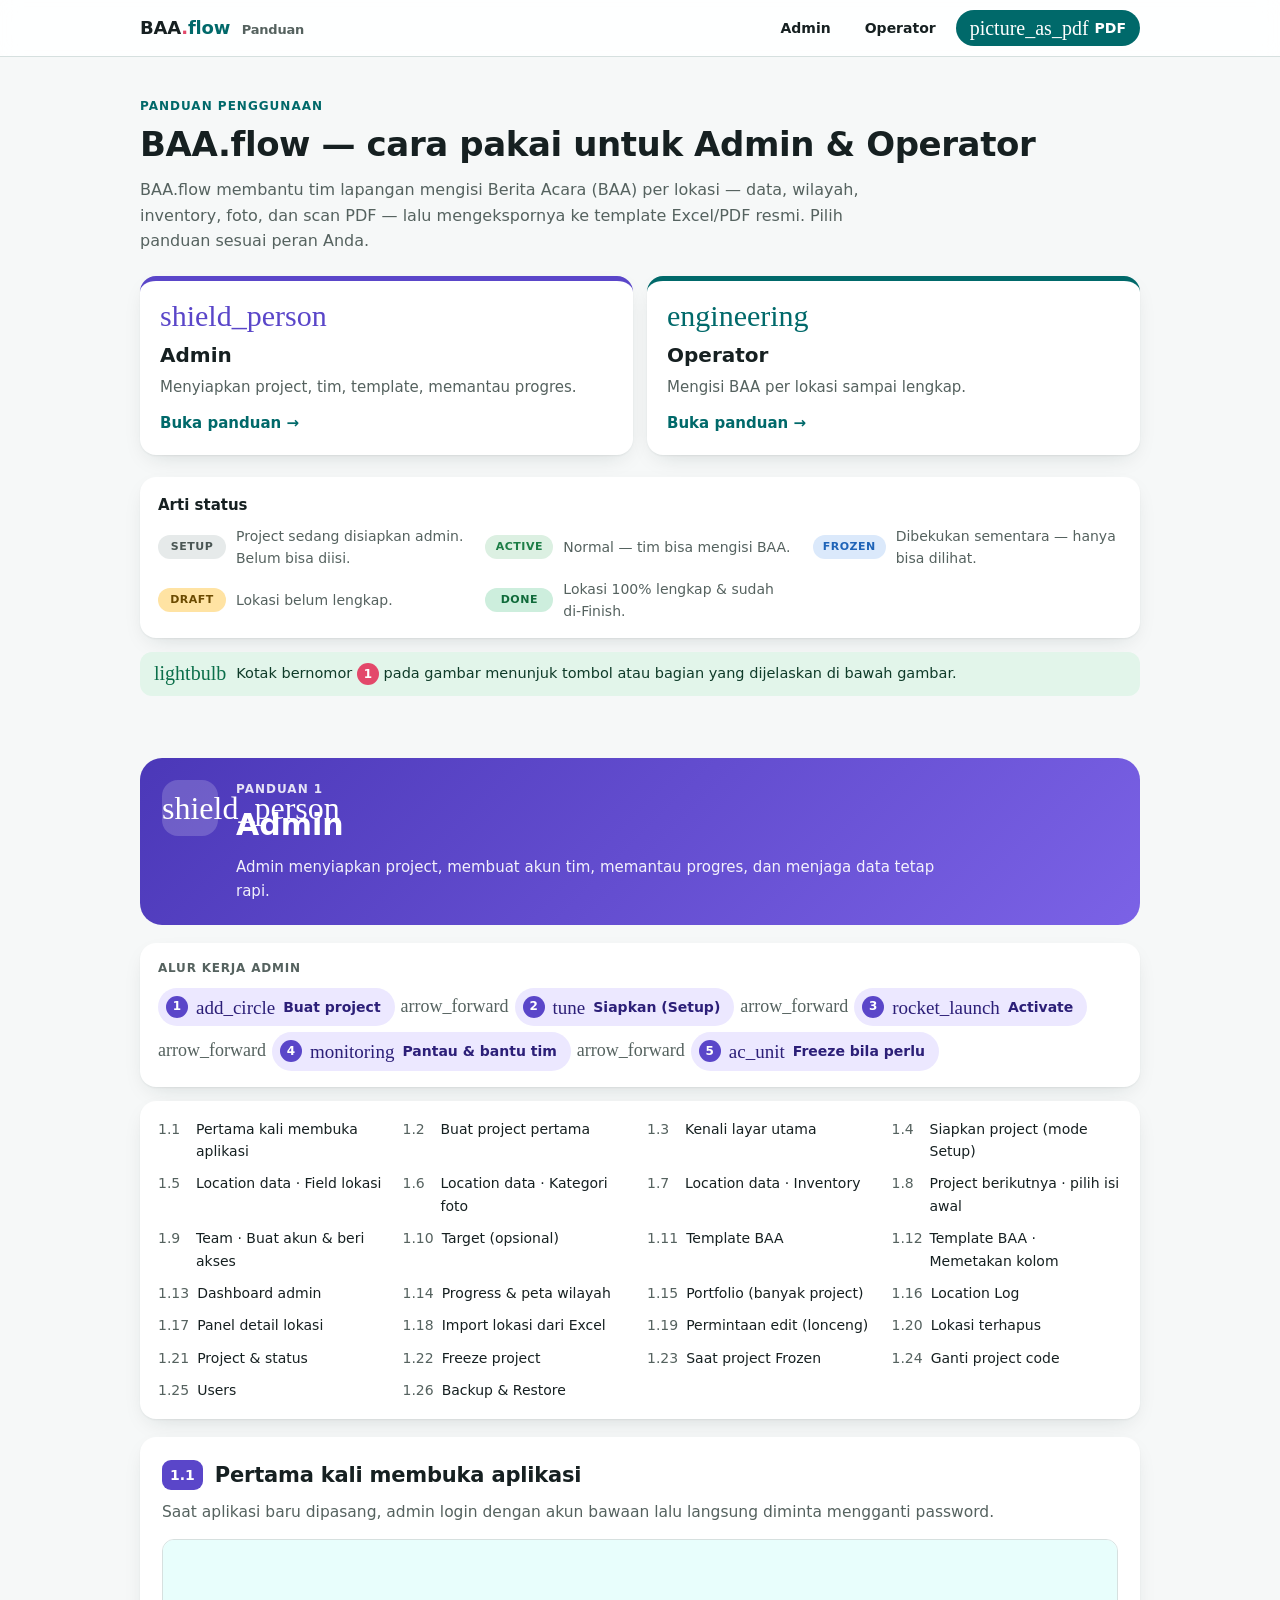
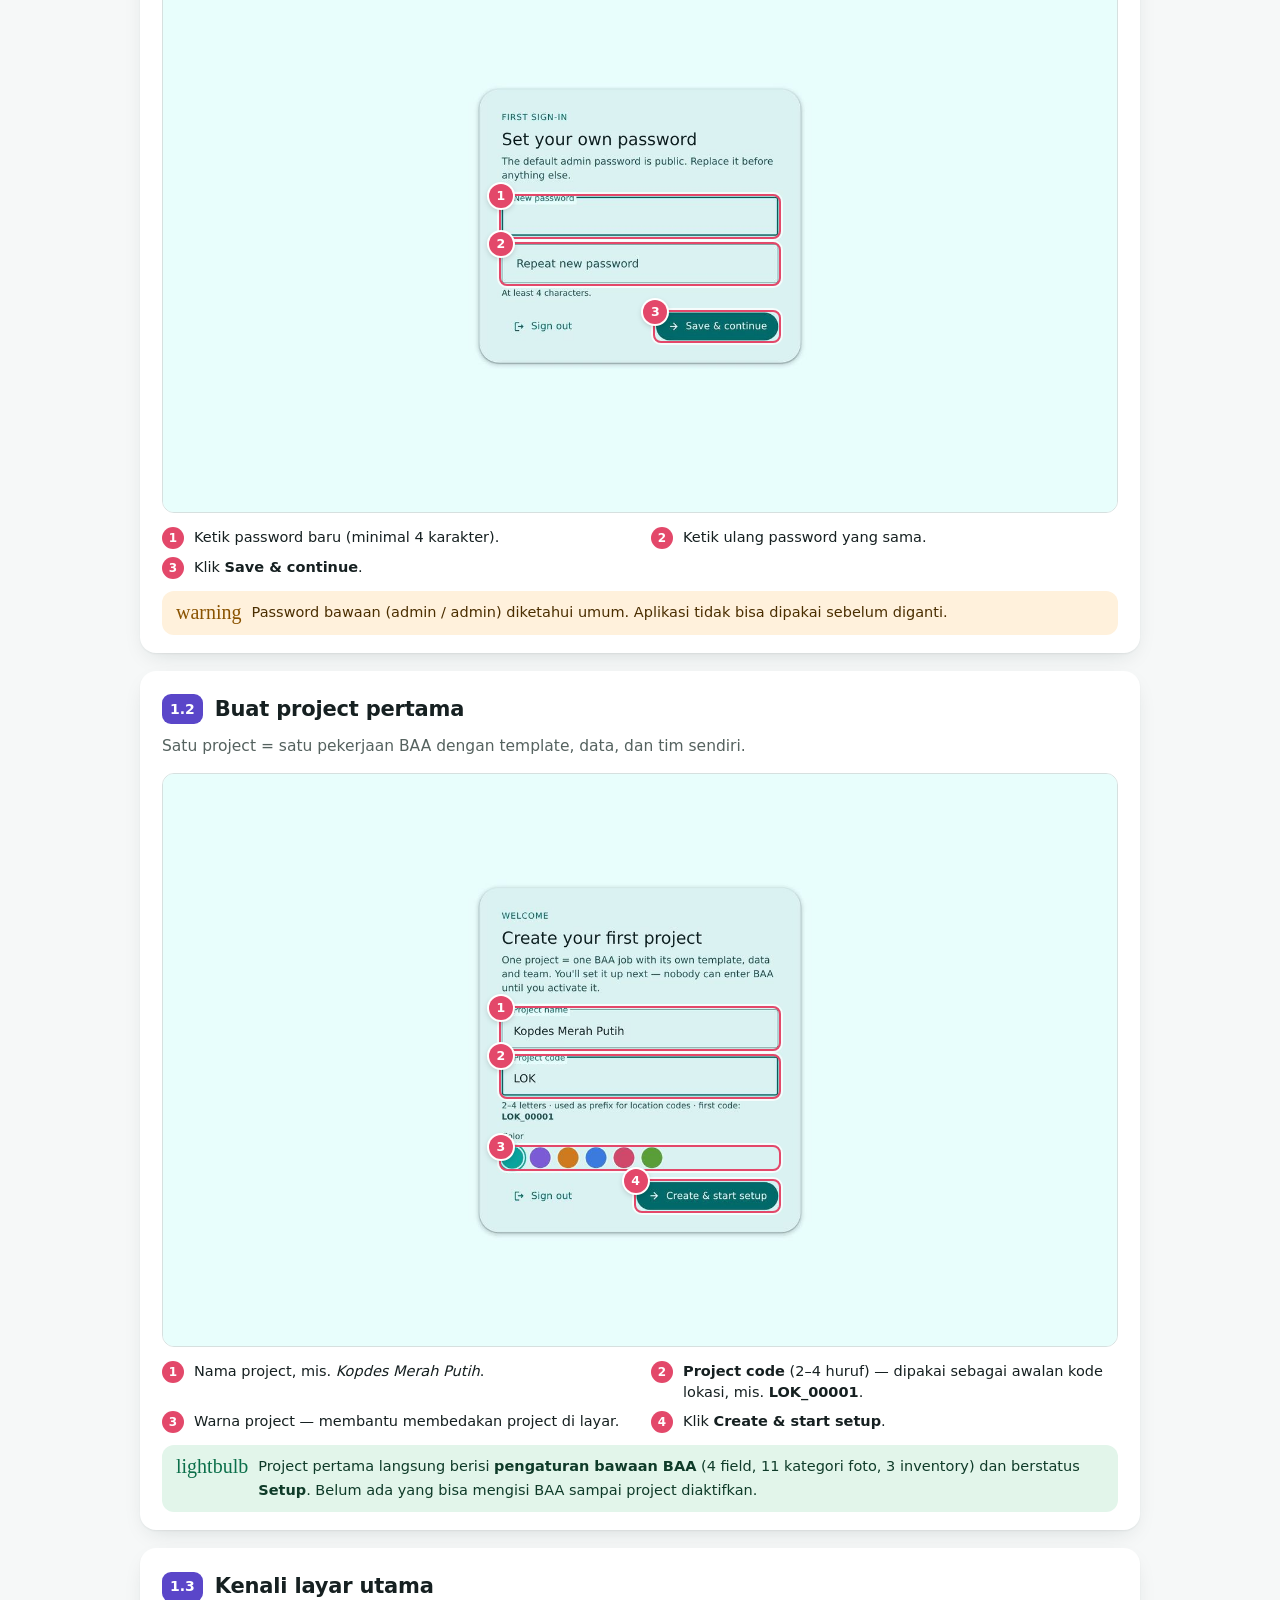
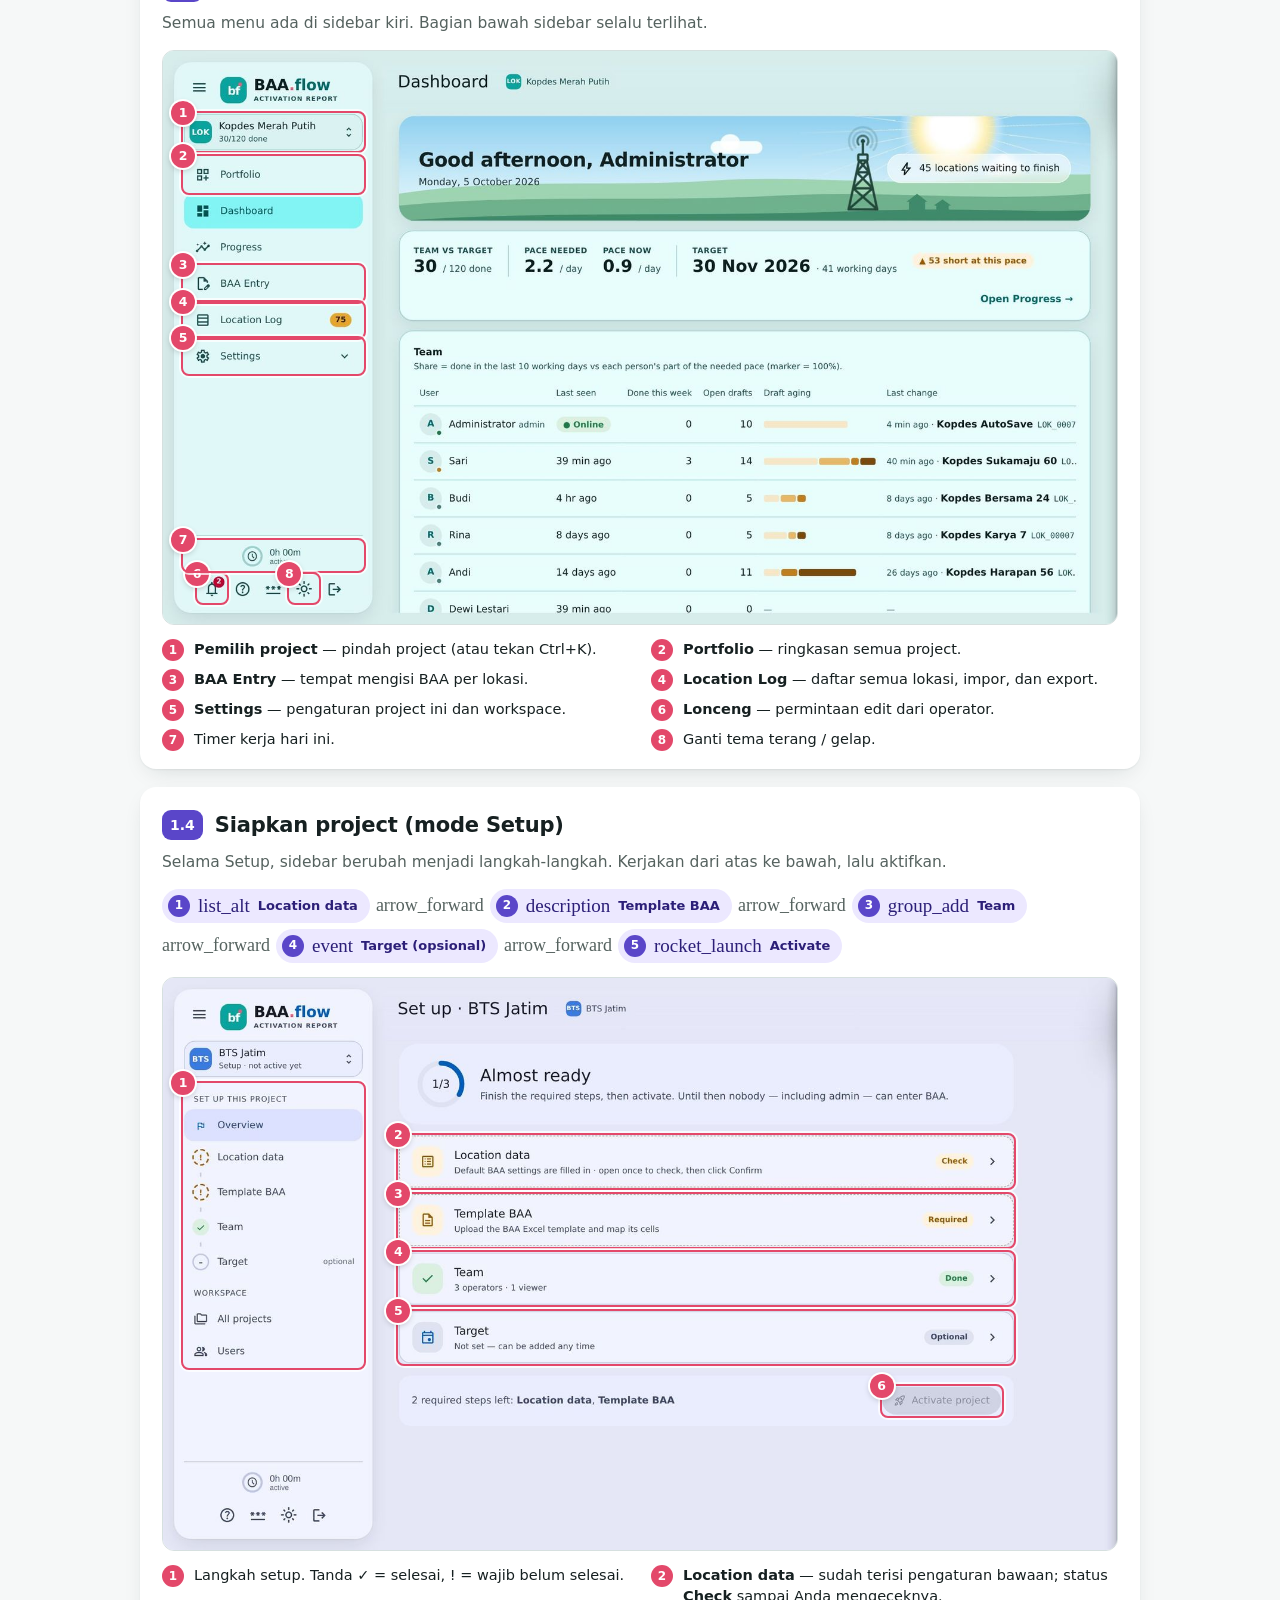
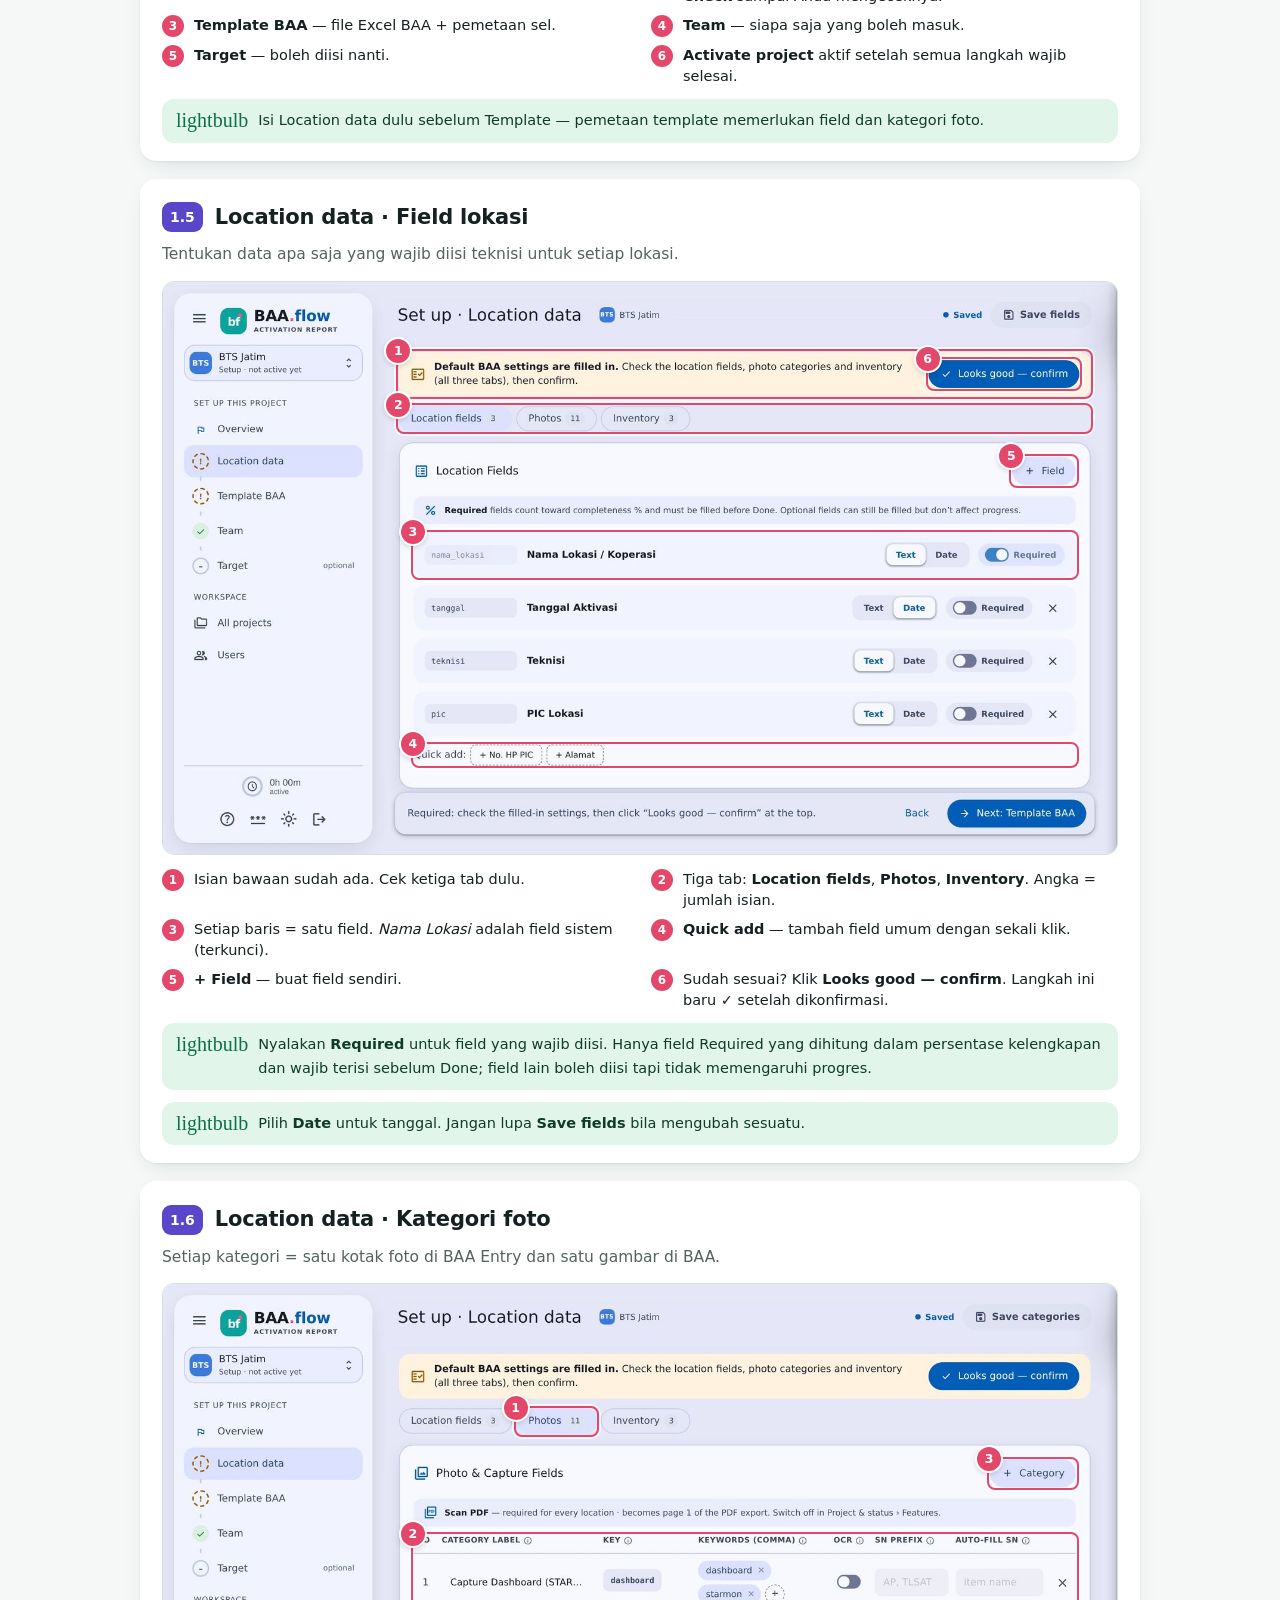
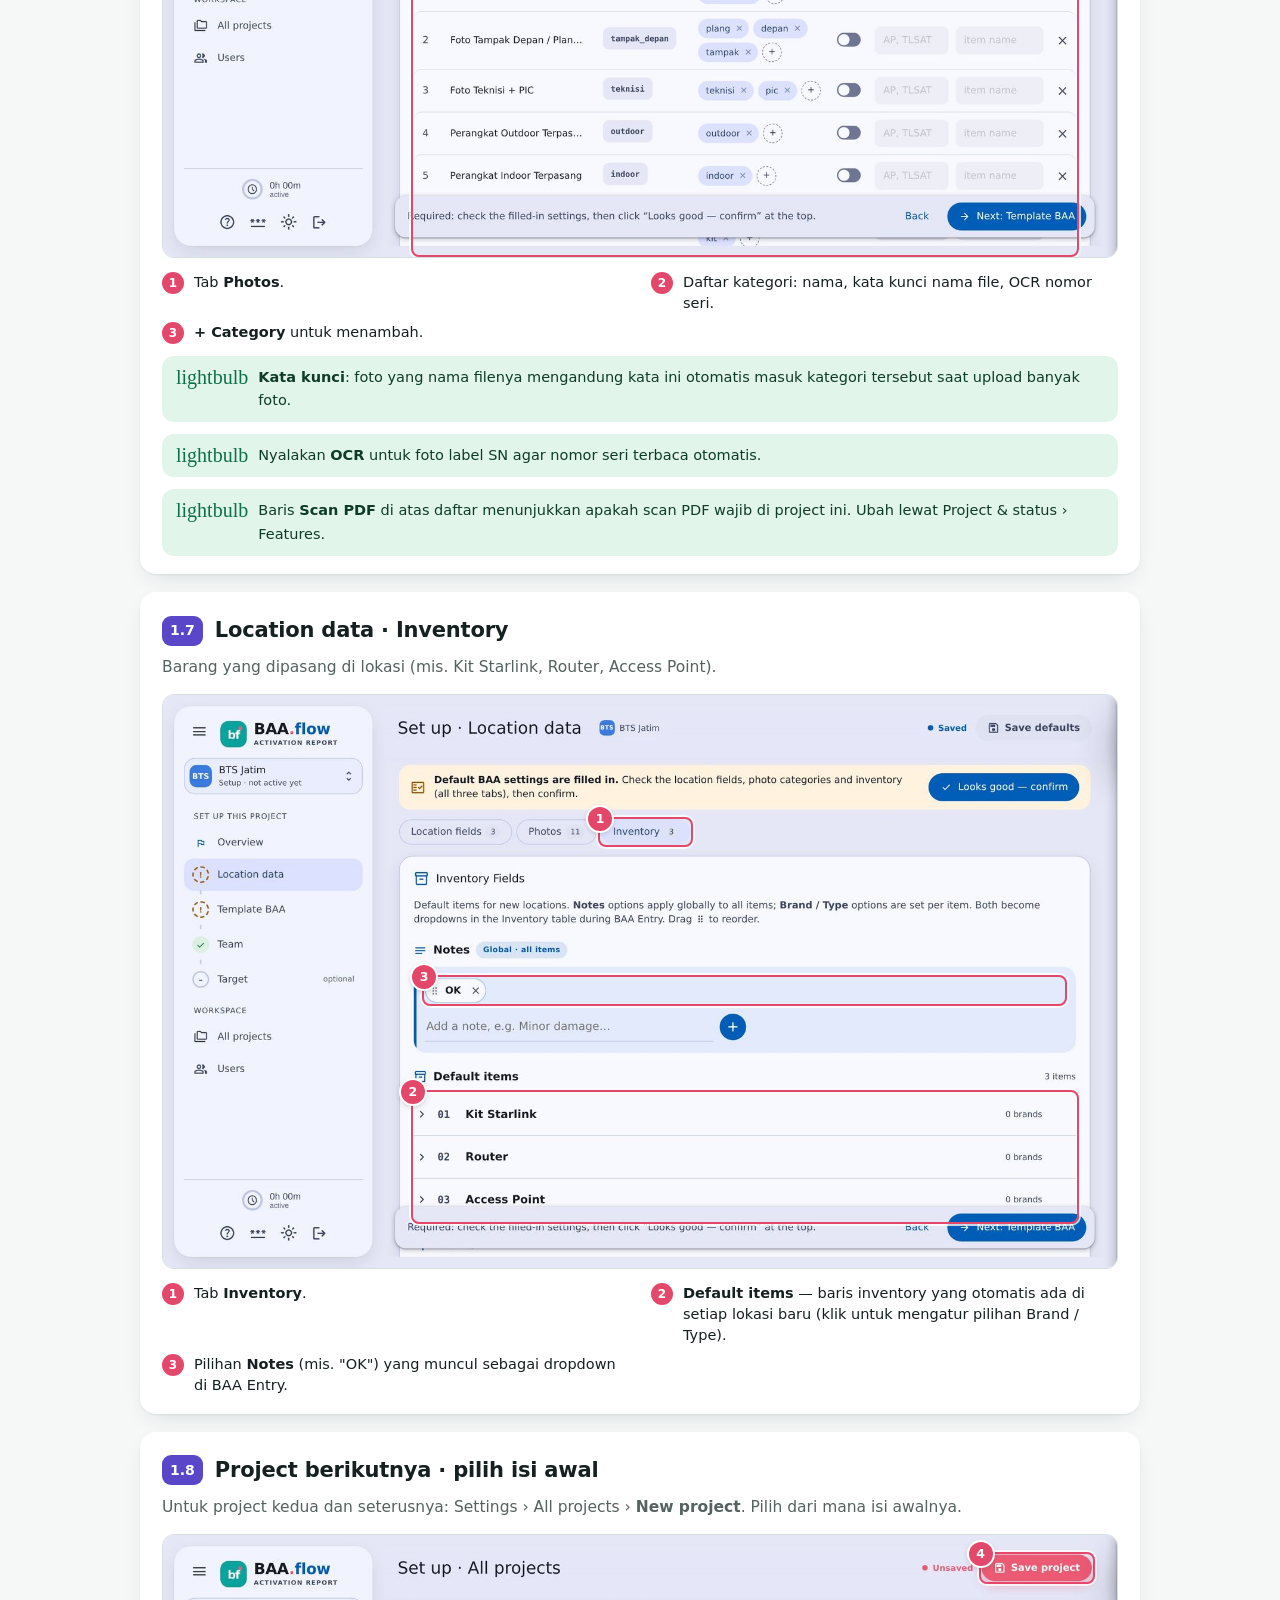
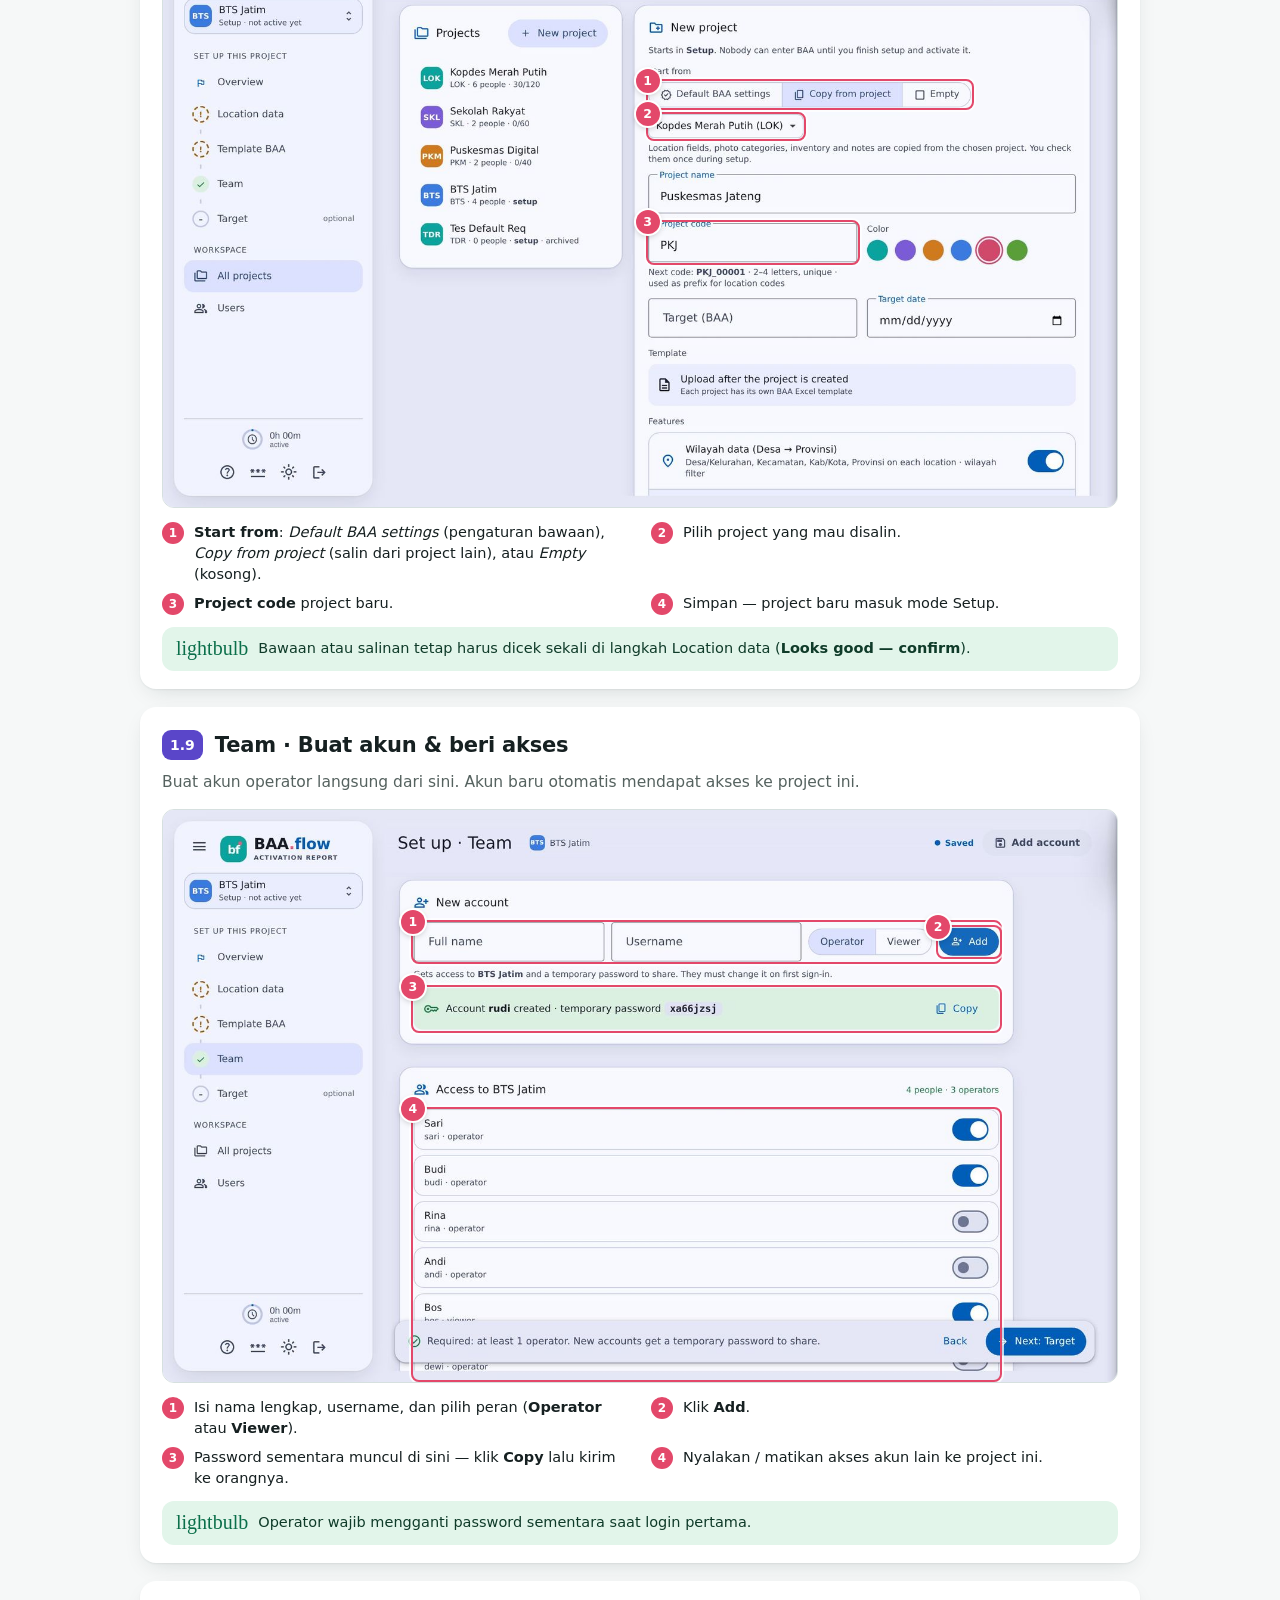
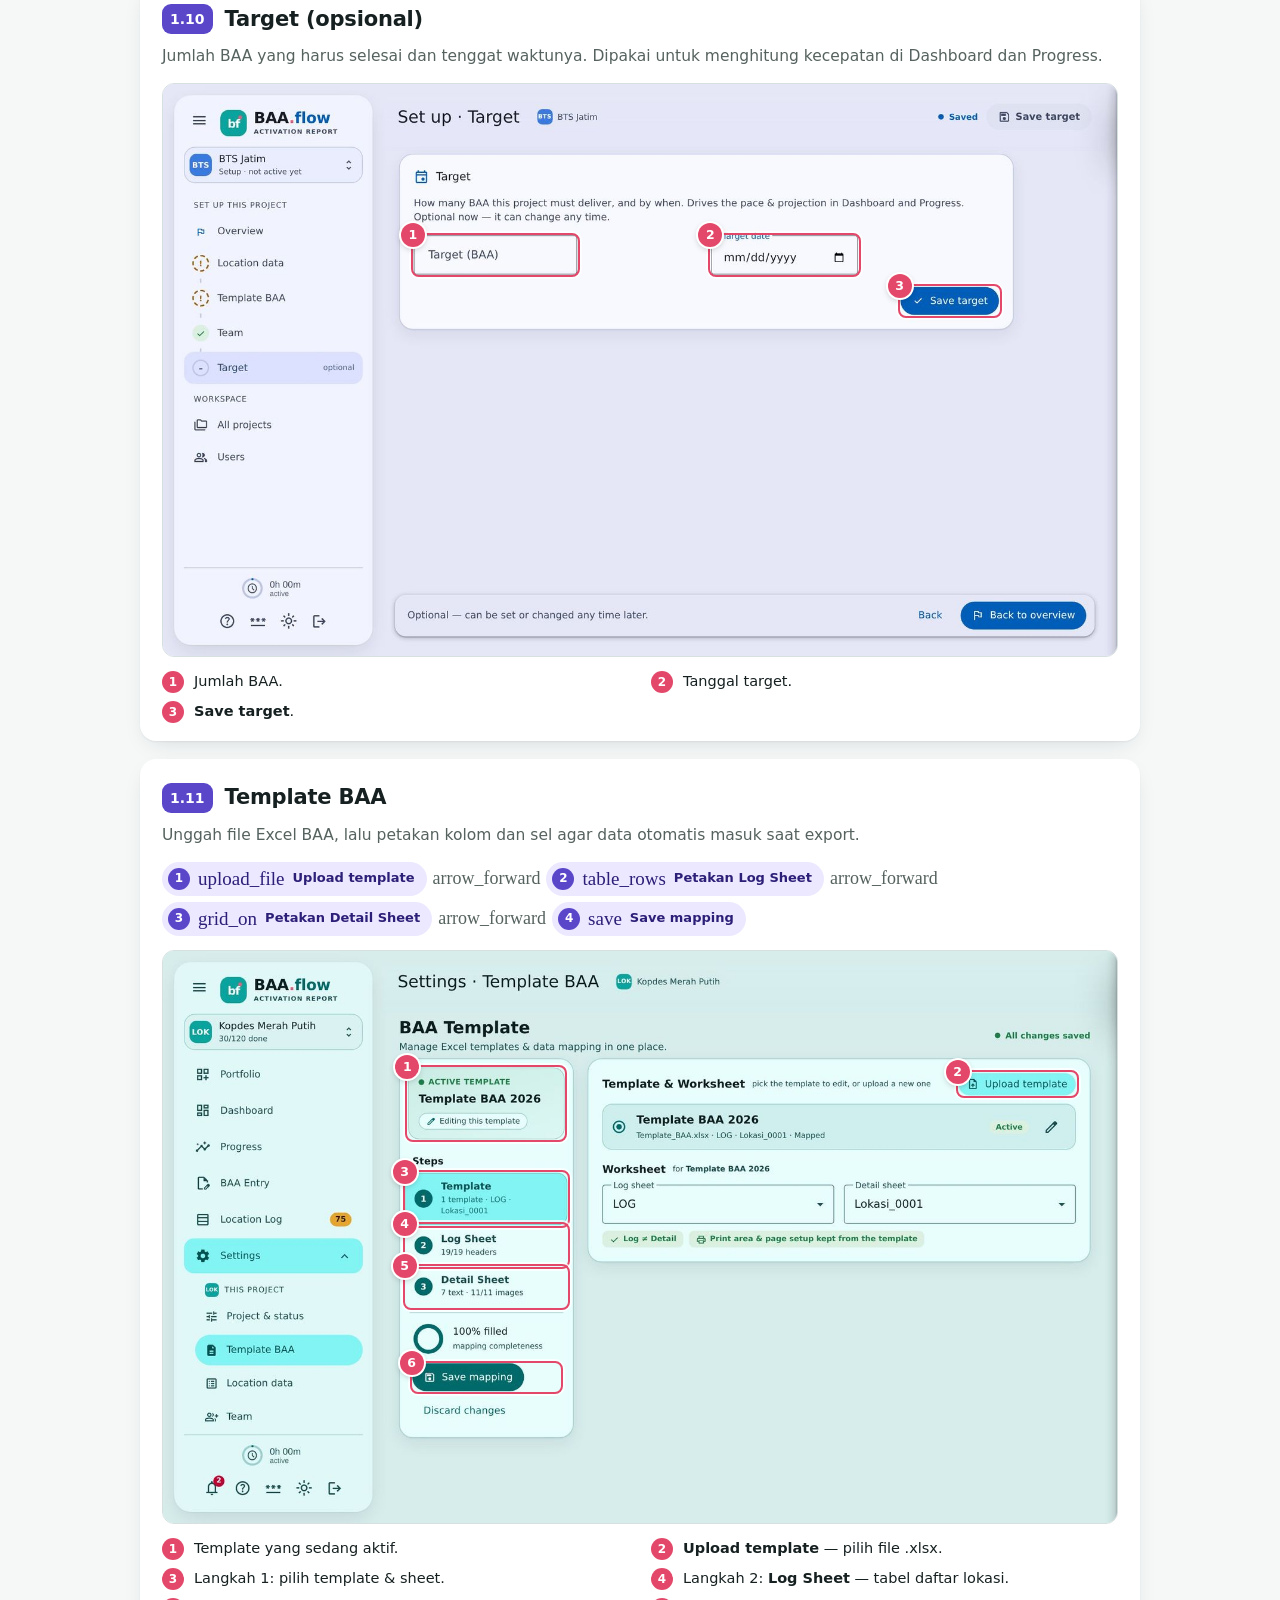
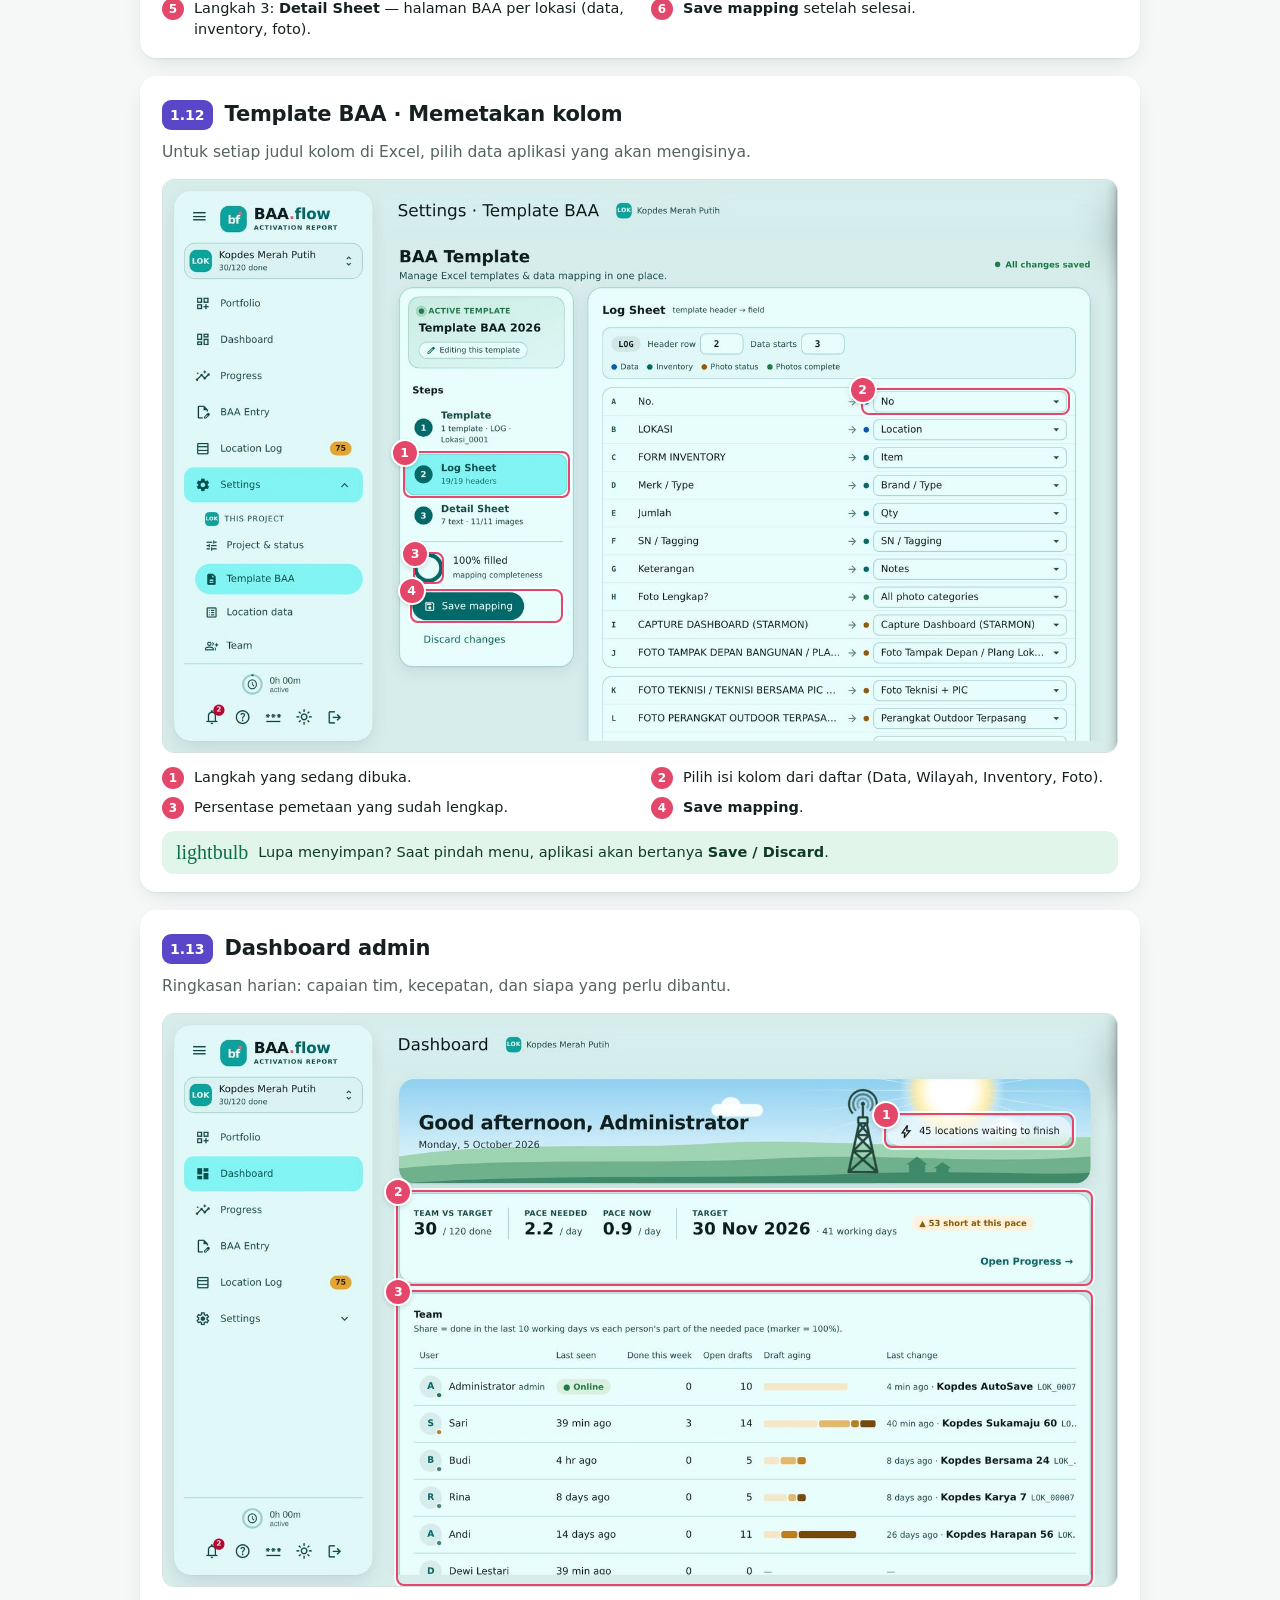
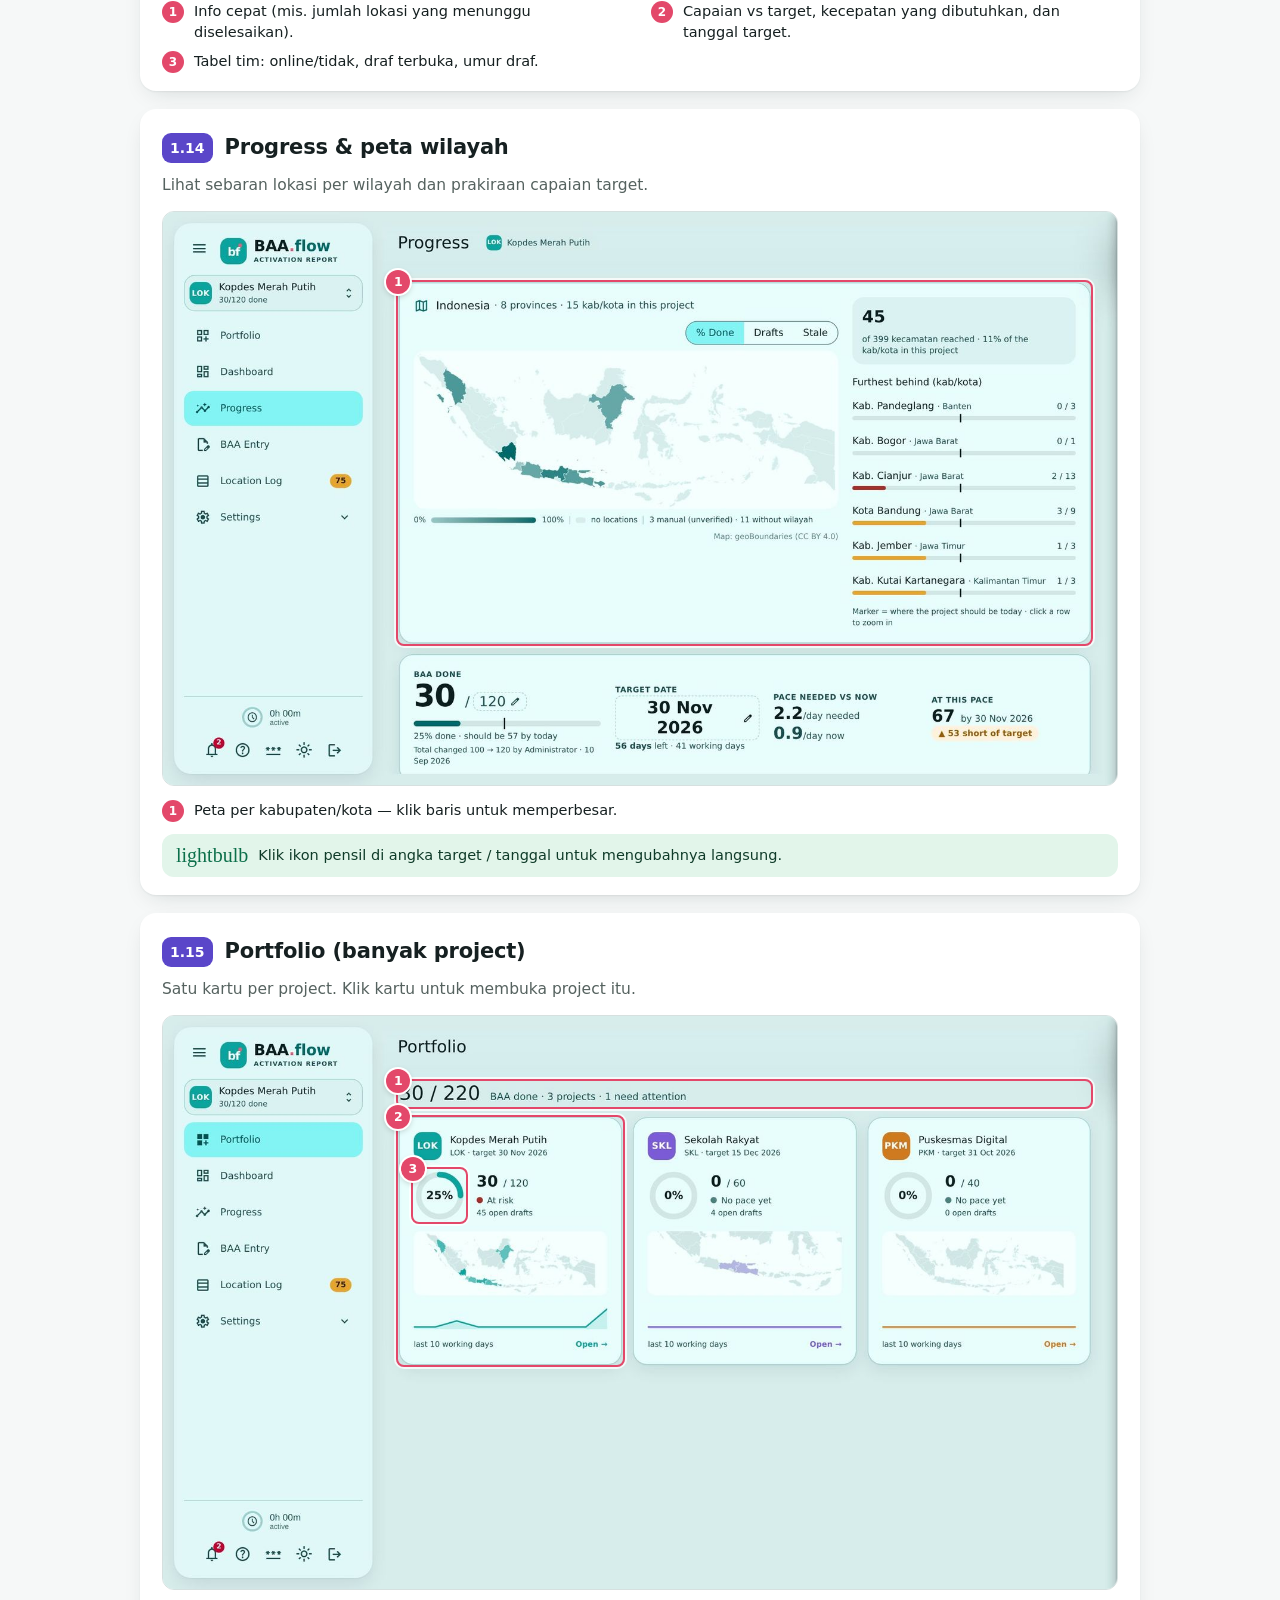
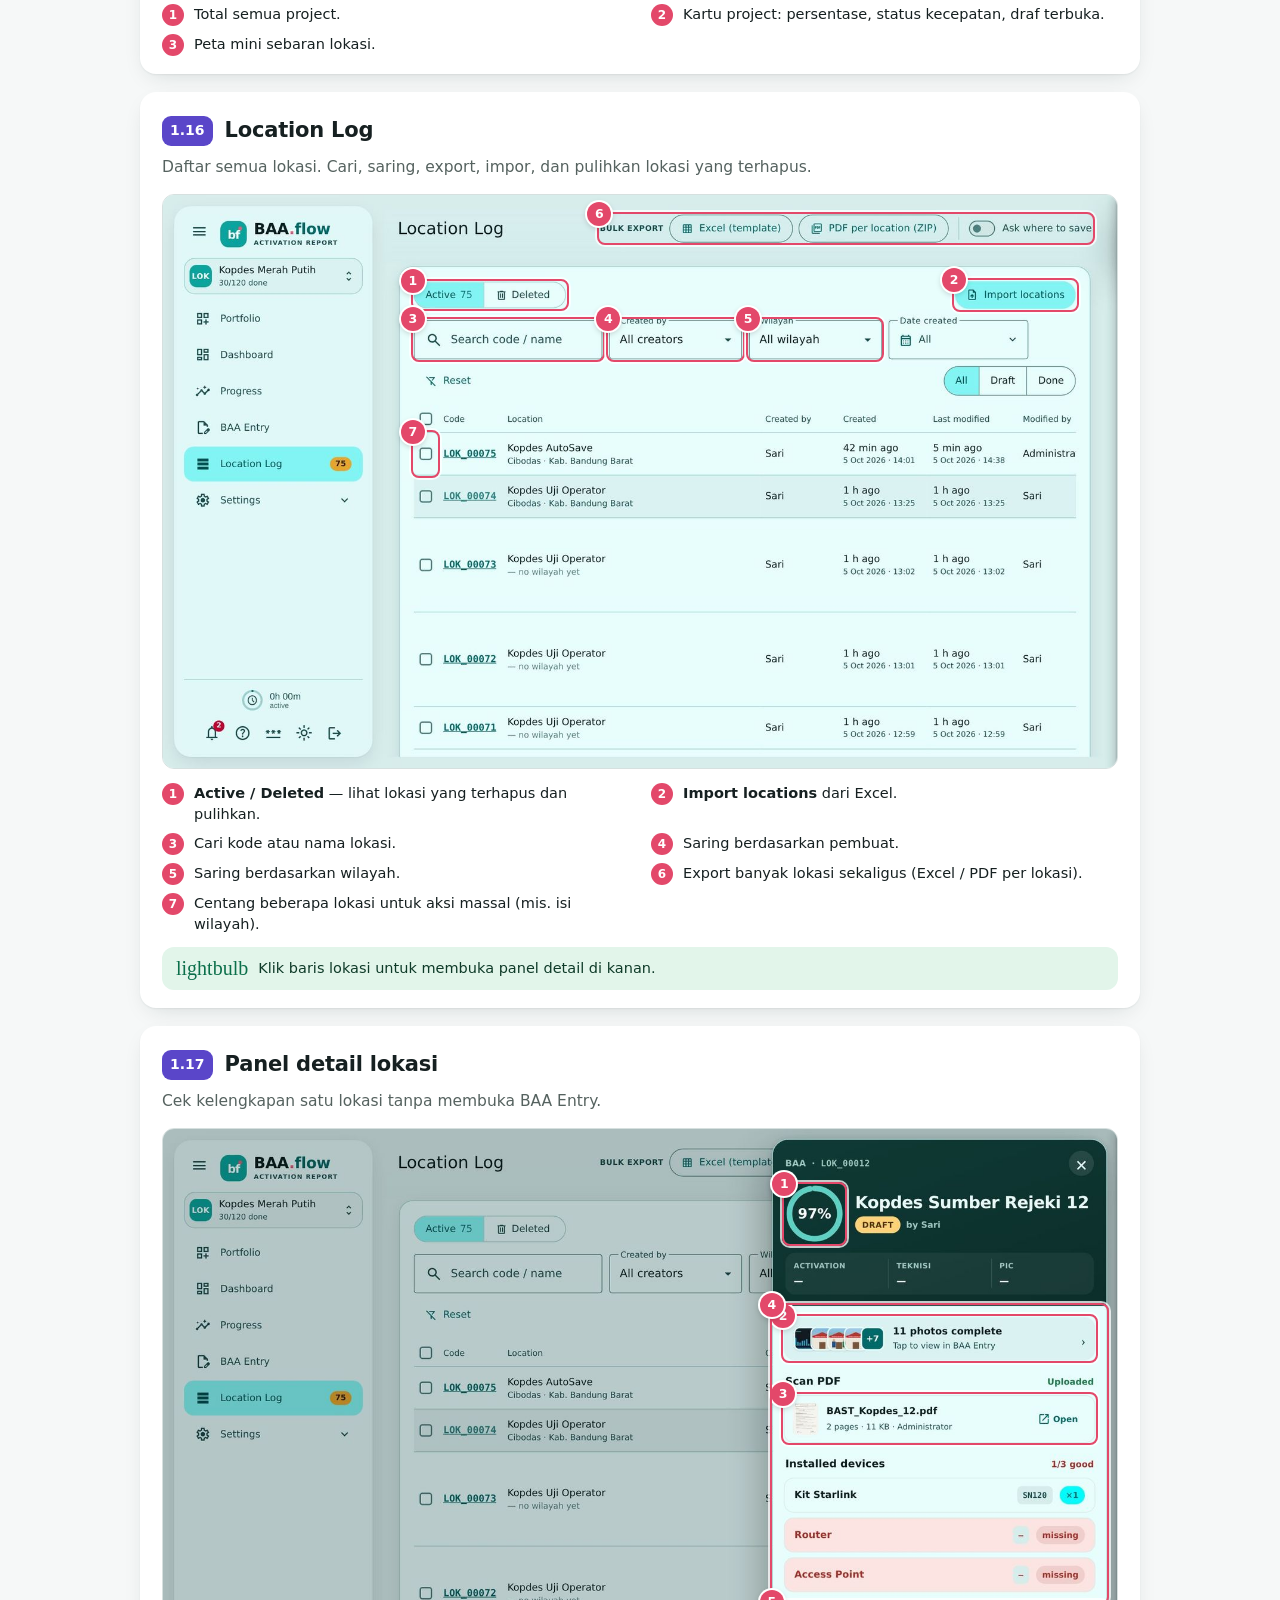
==== commit fa707495: "Compress photos on upload + one-time compress for existing photos [skip ci] - New photos: max 2000 p" ====
--- a/app/web/guide/index.html
+++ b/app/web/guide/index.html
@@ -138,7 +138,7 @@
         <p class="lead">Ringkasan harian: capaian tim, kecepatan, dan siapa yang perlu dibantu.</p><figure class="shot"><div class="frame"><img src="img/a_dash.jpg" width="1366" height="820" alt="Dashboard admin" loading="lazy"><span class="mk" style="left:75.622%;top:17.439%;width:19.839%;height:6.098%"><b>1</b></span><span class="mk" style="left:24.451%;top:30.854%;width:73.060%;height:16.707%"><b>2</b></span><span class="mk" style="left:24.451%;top:48.293%;width:73.060%;height:51.707%"><b>3</b></span></div></figure><ol class="legend"><li><b class="ln">1</b><span>Info cepat (mis. jumlah lokasi yang menunggu diselesaikan).</span></li><li><b class="ln">2</b><span>Capaian vs target, kecepatan yang dibutuhkan, dan tanggal target.</span></li><li><b class="ln">3</b><span>Tabel tim: online/tidak, draf terbuka, umur draf.</span></li></ol></article><article class="topic" id="a-progress"><header><span class="tn">1.14</span><h3>Progress &amp; peta wilayah</h3></header>
         <p class="lead">Lihat sebaran lokasi per wilayah dan prakiraan capaian target.</p><figure class="shot"><div class="frame"><img src="img/a_progress.jpg" width="1366" height="820" alt="Progress &amp; peta wilayah" loading="lazy"><span class="mk" style="left:24.451%;top:11.829%;width:73.060%;height:63.902%"><b>1</b></span></div></figure><ol class="legend"><li><b class="ln">1</b><span>Peta per kabupaten/kota — klik baris untuk memperbesar.</span></li></ol><div class="note tip"><span class="mi">lightbulb</span><p>Klik ikon pensil di angka target / tanggal untuk mengubahnya langsung.</p></div></article><article class="topic" id="a-portfolio"><header><span class="tn">1.15</span><h3>Portfolio (banyak project)</h3></header>
         <p class="lead">Satu kartu per project. Klik kartu untuk membuka project itu.</p><figure class="shot"><div class="frame"><img src="img/a_portfolio.jpg" width="1366" height="820" alt="Portfolio (banyak project)" loading="lazy"><span class="mk" style="left:24.451%;top:10.854%;width:73.060%;height:5.366%"><b>1</b></span><span class="mk" style="left:24.451%;top:17.195%;width:23.939%;height:44.146%"><b>2</b></span><span class="mk" style="left:25.988%;top:26.341%;width:6.003%;height:10.000%"><b>3</b></span></div></figure><ol class="legend"><li><b class="ln">1</b><span>Total semua project.</span></li><li><b class="ln">2</b><span>Kartu project: persentase, status kecepatan, draf terbuka.</span></li><li><b class="ln">3</b><span>Peta mini sebaran lokasi.</span></li></ol></article><article class="topic" id="a-log"><header><span class="tn">1.16</span><h3>Location Log</h3></header>
-        <p class="lead">Daftar semua lokasi. Cari, saring, export, impor, dan pulihkan lokasi yang terhapus.</p><figure class="shot"><div class="frame"><img src="img/a_log.jpg" width="1366" height="820" alt="Location Log" loading="lazy"><span class="mk" style="left:25.988%;top:14.634%;width:16.545%;height:5.610%"><b>1</b></span><span class="mk" style="left:82.723%;top:14.512%;width:13.250%;height:5.854%"><b>2</b></span><span class="mk" style="left:25.988%;top:21.341%;width:20.351%;height:7.805%"><b>3</b></span><span class="mk" style="left:46.486%;top:21.341%;width:14.495%;height:7.805%"><b>4</b></span><span class="mk" style="left:61.127%;top:21.341%;width:14.495%;height:7.805%"><b>5</b></span><span class="mk" style="left:45.534%;top:2.927%;width:52.123%;height:5.854%"><b>6</b></span><span class="mk" style="left:25.988%;top:40.976%;width:3.075%;height:11.341%"><b>7</b></span></div></figure><ol class="legend"><li><b class="ln">1</b><span><b>Active / Deleted</b> — lihat lokasi yang terhapus dan pulihkan.</span></li><li><b class="ln">2</b><span><b>Import locations</b> dari Excel.</span></li><li><b class="ln">3</b><span>Cari kode atau nama lokasi.</span></li><li><b class="ln">4</b><span>Saring berdasarkan pembuat.</span></li><li><b class="ln">5</b><span>Saring berdasarkan wilayah.</span></li><li><b class="ln">6</b><span>Export banyak lokasi sekaligus (Excel / PDF per lokasi).</span></li><li><b class="ln">7</b><span>Centang beberapa lokasi untuk aksi massal (mis. isi wilayah).</span></li></ol><div class="note tip"><span class="mi">lightbulb</span><p>Klik baris lokasi untuk membuka panel detail di kanan.</p></div></article><article class="topic" id="a-drawer"><header><span class="tn">1.17</span><h3>Panel detail lokasi</h3></header>
+        <p class="lead">Daftar semua lokasi. Cari, saring, export, impor, dan pulihkan lokasi yang terhapus.</p><figure class="shot"><div class="frame"><img src="img/a_log.jpg" width="1366" height="820" alt="Location Log" loading="lazy"><span class="mk" style="left:25.988%;top:14.634%;width:16.545%;height:5.610%"><b>1</b></span><span class="mk" style="left:82.723%;top:14.512%;width:13.250%;height:5.854%"><b>2</b></span><span class="mk" style="left:25.988%;top:21.341%;width:20.351%;height:7.805%"><b>3</b></span><span class="mk" style="left:46.486%;top:21.341%;width:14.495%;height:7.805%"><b>4</b></span><span class="mk" style="left:61.127%;top:21.341%;width:14.495%;height:7.805%"><b>5</b></span><span class="mk" style="left:45.534%;top:2.927%;width:52.123%;height:5.854%"><b>6</b></span><span class="mk" style="left:25.988%;top:40.976%;width:3.075%;height:8.415%"><b>7</b></span></div></figure><ol class="legend"><li><b class="ln">1</b><span><b>Active / Deleted</b> — lihat lokasi yang terhapus dan pulihkan.</span></li><li><b class="ln">2</b><span><b>Import locations</b> dari Excel.</span></li><li><b class="ln">3</b><span>Cari kode atau nama lokasi.</span></li><li><b class="ln">4</b><span>Saring berdasarkan pembuat.</span></li><li><b class="ln">5</b><span>Saring berdasarkan wilayah.</span></li><li><b class="ln">6</b><span>Export banyak lokasi sekaligus (Excel / PDF per lokasi).</span></li><li><b class="ln">7</b><span>Centang beberapa lokasi untuk aksi massal (mis. isi wilayah).</span></li></ol><div class="note tip"><span class="mi">lightbulb</span><p>Klik baris lokasi untuk membuka panel detail di kanan.</p></div></article><article class="topic" id="a-drawer"><header><span class="tn">1.17</span><h3>Panel detail lokasi</h3></header>
         <p class="lead">Cek kelengkapan satu lokasi tanpa membuka BAA Entry.</p><figure class="shot"><div class="frame"><img src="img/a_drawer.jpg" width="1366" height="820" alt="Panel detail lokasi" loading="lazy"><span class="mk" style="left:64.934%;top:9.146%;width:6.735%;height:11.220%"><b>1</b></span><span class="mk" style="left:64.788%;top:32.317%;width:33.236%;height:8.537%"><b>2</b></span><span class="mk" style="left:64.788%;top:45.976%;width:33.236%;height:9.268%"><b>3</b></span><span class="mk" style="left:63.616%;top:30.366%;width:35.578%;height:52.805%"><b>4</b></span><span class="mk" style="left:63.616%;top:82.195%;width:35.578%;height:10.488%"><b>5</b></span></div></figure><ol class="legend"><li><b class="ln">1</b><span>Persentase kelengkapan lokasi.</span></li><li><b class="ln">2</b><span>Foto yang sudah ada (klik untuk melihat di BAA Entry).</span></li><li><b class="ln">3</b><span>Status <b>Scan PDF</b> — klik <b>Open</b> untuk membuka.</span></li><li><b class="ln">4</b><span>Perangkat terpasang dan nomor serinya.</span></li><li><b class="ln">5</b><span><b>Edit in BAA Entry</b>.</span></li></ol></article><article class="topic" id="a-import"><header><span class="tn">1.18</span><h3>Import lokasi dari Excel</h3></header>
         <p class="lead">Masukkan banyak lokasi sekaligus. Kode lokasi dibuat otomatis.</p><div class="flow sm"><span class="fl-st"><span class="fl-n">1</span><span class="mi">download</span><span class="fl-t">Download template</span></span><span class="fl-ar" aria-hidden="true"><span class="mi">arrow_forward</span></span><span class="fl-st"><span class="fl-n">2</span><span class="mi">edit_note</span><span class="fl-t">Isi di Excel</span></span><span class="fl-ar" aria-hidden="true"><span class="mi">arrow_forward</span></span><span class="fl-st"><span class="fl-n">3</span><span class="mi">upload_file</span><span class="fl-t">Upload</span></span><span class="fl-ar" aria-hidden="true"><span class="mi">arrow_forward</span></span><span class="fl-st"><span class="fl-n">4</span><span class="mi">preview</span><span class="fl-t">Cek preview</span></span><span class="fl-ar" aria-hidden="true"><span class="mi">arrow_forward</span></span><span class="fl-st"><span class="fl-n">5</span><span class="mi">done_all</span><span class="fl-t">Import</span></span></div><figure class="shot"><div class="frame"><img src="img/a_import.jpg" width="1366" height="820" alt="Import lokasi dari Excel" loading="lazy"><span class="mk" style="left:25.110%;top:16.463%;width:17.570%;height:8.171%"><b>1</b></span><span class="mk" style="left:45.754%;top:24.756%;width:15.081%;height:5.854%"><b>2</b></span><span class="mk" style="left:45.754%;top:31.098%;width:50.220%;height:15.366%"><b>3</b></span><span class="mk" style="left:25.110%;top:37.927%;width:17.570%;height:8.171%"><b>4</b></span></div></figure><ol class="legend"><li><b class="ln">1</b><span>Ikuti 4 langkah di kiri.</span></li><li><b class="ln">2</b><span><b>Download Template</b> — format Excel yang benar.</span></li><li><b class="ln">3</b><span>Klik untuk memilih file yang sudah diisi.</span></li><li><b class="ln">4</b><span>Klik <b>Import</b> setelah preview benar.</span></li></ol></article><article class="topic" id="a-notif"><header><span class="tn">1.19</span><h3>Permintaan edit (lonceng)</h3></header>
         <p class="lead">Operator hanya bisa mengubah lokasi miliknya. Jika perlu mengubah lokasi orang lain, ia mengirim permintaan.</p><figure class="shot"><div class="frame"><img src="img/a_notif.jpg" width="1366" height="820" alt="Permintaan edit (lonceng)" loading="lazy"><span class="mk" style="left:25.988%;top:26.829%;width:69.985%;height:9.390%"><b>1</b></span><span class="mk" style="left:84.919%;top:29.024%;width:7.247%;height:5.854%"><b>2</b></span><span class="mk" style="left:3.367%;top:90.976%;width:3.514%;height:5.854%"><b>3</b></span></div></figure><ol class="legend"><li><b class="ln">1</b><span>Lokasi, peminta, dan pemilik saat ini.</span></li><li><b class="ln">2</b><span><b>Approve</b> — lokasi pindah ke peminta.</span></li><li><b class="ln">3</b><span>Angka merah di lonceng = jumlah permintaan baru.</span></li></ol><div class="note tip"><span class="mi">lightbulb</span><p>Tombol <b>✕</b> untuk menolak permintaan.</p></div></article><article class="topic" id="a-trash"><header><span class="tn">1.20</span><h3>Lokasi terhapus</h3></header>
@@ -146,9 +146,9 @@
         <p class="lead">Ubah nama, warna, target, fitur Wilayah, dan akses. Di sini juga Freeze / Unfreeze.</p><figure class="shot"><div class="frame"><img src="img/a_status.jpg" width="1366" height="820" alt="Project &amp; status" loading="lazy"><span class="mk" style="left:25.988%;top:19.146%;width:61.933%;height:8.780%"><b>1</b></span><span class="mk" style="left:78.697%;top:20.610%;width:8.199%;height:5.854%"><b>2</b></span><span class="mk" style="left:25.988%;top:45.000%;width:30.747%;height:4.878%"><b>3</b></span><span class="mk" style="left:25.988%;top:50.610%;width:30.747%;height:7.805%"><b>4</b></span><span class="mk" style="left:25.988%;top:74.512%;width:61.933%;height:24.878%"><b>5</b></span></div></figure><ol class="legend"><li><b class="ln">1</b><span>Status project: <b>SETUP</b>, <b>ACTIVE</b>, atau <b>FROZEN</b>.</span></li><li><b class="ln">2</b><span><b>Freeze</b> — hentikan semua input sementara.</span></li><li><b class="ln">3</b><span><b>Project code</b> terkunci setelah kode lokasi pertama terbit.</span></li><li><b class="ln">4</b><span>Target BAA dan tanggal.</span></li><li><b class="ln">5</b><span><b>Features</b>: Wilayah data (dan apakah dihitung dalam kelengkapan) serta <b>Scan PDF required</b>.</span></li></ol><div class="note tip"><span class="mi">lightbulb</span><p>Ada perubahan yang belum disimpan? Indikator <b>Unsaved</b> muncul di kanan atas dan aplikasi mengingatkan sebelum pindah menu.</p></div></article><article class="topic" id="a-freeze"><header><span class="tn">1.22</span><h3>Freeze project</h3></header>
         <p class="lead">Bekukan project saat admin perlu merapikan sesuatu (mis. revisi template). Operator hanya bisa melihat.</p><figure class="shot"><div class="frame"><img src="img/a_freeze.jpg" width="1366" height="820" alt="Freeze project" loading="lazy"><span class="mk" style="left:30.820%;top:37.683%;width:38.360%;height:11.220%"><b>1</b></span><span class="mk" style="left:30.820%;top:49.634%;width:38.360%;height:4.390%"><b>2</b></span><span class="mk" style="left:30.820%;top:57.439%;width:38.360%;height:13.902%"><b>3</b></span><span class="mk" style="left:57.028%;top:72.561%;width:12.152%;height:5.854%"><b>4</b></span></div></figure><ol class="legend"><li><b class="ln">1</b><span>Tulis pesan untuk tim.</span></li><li><b class="ln">2</b><span>Atau pilih pesan cepat.</span></li><li><b class="ln">3</b><span>Pratinjau banner yang dilihat tim.</span></li><li><b class="ln">4</b><span><b>Freeze project</b>.</span></li></ol><div class="note warn"><span class="mi">warning</span><p>Saat Frozen, operator tidak bisa mengisi, mengubah, upload, impor, maupun export.</p></div></article><article class="topic" id="a-frozen"><header><span class="tn">1.23</span><h3>Saat project Frozen</h3></header>
         <p class="lead">Admin tetap bisa mengubah pengaturan dan data. Banner biru muncul di semua halaman.</p><figure class="shot"><div class="frame"><img src="img/a_frozen.jpg" width="1366" height="820" alt="Saat project Frozen" loading="lazy"><span class="mk" style="left:24.451%;top:11.707%;width:73.060%;height:11.463%"><b>1</b></span><span class="mk" style="left:25.988%;top:31.585%;width:61.933%;height:8.780%"><b>2</b></span><span class="mk" style="left:67.057%;top:35.854%;width:7.247%;height:2.683%"><b>3</b></span><span class="mk" style="left:77.379%;top:33.049%;width:9.517%;height:5.854%"><b>4</b></span><span class="mk" style="left:37.335%;top:57.561%;width:11.640%;height:2.683%"><b>5</b></span></div></figure><ol class="legend"><li><b class="ln">1</b><span>Banner pesan untuk semua user.</span></li><li><b class="ln">2</b><span>Status <b>FROZEN</b>.</span></li><li><b class="ln">3</b><span><b>Edit message</b> — ubah pesan.</span></li><li><b class="ln">4</b><span><b>Unfreeze</b> — buka kembali input.</span></li><li><b class="ln">5</b><span><b>Change project code…</b> — ganti project code (hanya saat Frozen).</span></li></ol></article><article class="topic" id="a-recode"><header><span class="tn">1.24</span><h3>Ganti project code</h3></header>
-        <p class="lead">Mengubah semua kode, mis. LOK_00001 → KMP_00001. Nomor tetap sama; folder foto &amp; scan ikut pindah.</p><figure class="shot"><div class="frame"><img src="img/a_recode.jpg" width="1366" height="820" alt="Ganti project code" loading="lazy"><span class="mk" style="left:30.820%;top:25.366%;width:29.283%;height:7.805%"><b>1</b></span><span class="mk" style="left:30.820%;top:38.293%;width:38.360%;height:18.537%"><b>2</b></span><span class="mk" style="left:30.820%;top:57.073%;width:38.360%;height:12.195%"><b>3</b></span><span class="mk" style="left:53.514%;top:79.756%;width:15.666%;height:5.854%"><b>4</b></span></div></figure><ol class="legend"><li><b class="ln">1</b><span>Ketik project code baru, klik <b>Analyse</b>.</span></li><li><b class="ln">2</b><span>Ringkasan yang akan berubah.</span></li><li><b class="ln">3</b><span>Contoh kode lama → baru.</span></li><li><b class="ln">4</b><span><b>Re-code</b> untuk menerapkan.</span></li></ol><div class="note tip"><span class="mi">lightbulb</span><p>Kode lama tetap bisa dicari di Location Log.</p></div><div class="note warn"><span class="mi">warning</span><p>File PDF/Excel yang sudah pernah dikirim tetap memakai kode lama.</p></div></article><article class="topic" id="a-users"><header><span class="tn">1.25</span><h3>Users</h3></header>
+        <p class="lead">Mengubah semua kode, mis. LOK_00001 → KMP_00001. Nomor tetap sama; folder foto &amp; scan ikut pindah.</p><figure class="shot"><div class="frame"><img src="img/a_recode.jpg" width="1366" height="820" alt="Ganti project code" loading="lazy"><span class="mk" style="left:30.820%;top:22.439%;width:29.283%;height:7.805%"><b>1</b></span><span class="mk" style="left:30.820%;top:35.366%;width:38.360%;height:18.537%"><b>2</b></span><span class="mk" style="left:30.820%;top:54.146%;width:38.360%;height:12.195%"><b>3</b></span><span class="mk" style="left:53.514%;top:82.683%;width:15.666%;height:5.854%"><b>4</b></span></div></figure><ol class="legend"><li><b class="ln">1</b><span>Ketik project code baru, klik <b>Analyse</b>.</span></li><li><b class="ln">2</b><span>Ringkasan yang akan berubah.</span></li><li><b class="ln">3</b><span>Contoh kode lama → baru.</span></li><li><b class="ln">4</b><span><b>Re-code</b> untuk menerapkan.</span></li></ol><div class="note tip"><span class="mi">lightbulb</span><p>Kode lama tetap bisa dicari di Location Log.</p></div><div class="note warn"><span class="mi">warning</span><p>File PDF/Excel yang sudah pernah dikirim tetap memakai kode lama.</p></div></article><article class="topic" id="a-users"><header><span class="tn">1.25</span><h3>Users</h3></header>
         <p class="lead">Kelola semua akun di seluruh project.</p><figure class="shot"><div class="frame"><img src="img/a_user_dlg.jpg" width="1366" height="820" alt="Users" loading="lazy"><span class="mk" style="left:36.750%;top:20.854%;width:28.697%;height:4.634%"><b>1</b></span><span class="mk" style="left:33.602%;top:39.390%;width:32.796%;height:12.073%"><b>2</b></span><span class="mk" style="left:33.602%;top:54.390%;width:32.796%;height:9.512%"><b>3</b></span><span class="mk" style="left:59.004%;top:88.415%;width:7.394%;height:5.854%"><b>4</b></span></div></figure><ol class="legend"><li><b class="ln">1</b><span>Username untuk login.</span></li><li><b class="ln">2</b><span>Peran: <b>Operator</b> (isi BAA), <b>Viewer</b> (lihat saja), <b>Admin</b>.</span></li><li><b class="ln">3</b><span>Project yang boleh dibuka.</span></li><li><b class="ln">4</b><span><b>Save</b>.</span></li></ol><div class="note tip"><span class="mi">lightbulb</span><p>Mengisi password baru untuk user lama = reset password. User wajib menggantinya saat login berikutnya.</p></div></article><article class="topic" id="a-backup"><header><span class="tn">1.26</span><h3>Backup &amp; Restore</h3></header>
-        <p class="lead">Simpan cadangan seluruh data secara rutin.</p><figure class="shot"><div class="frame"><img src="img/a_backup.jpg" width="1366" height="820" alt="Backup &amp; Restore" loading="lazy"><span class="mk" style="left:25.988%;top:22.195%;width:14.056%;height:5.854%"><b>1</b></span><span class="mk" style="left:40.190%;top:22.195%;width:14.714%;height:5.854%"><b>2</b></span></div></figure><ol class="legend"><li><b class="ln">1</b><span><b>Download backup</b> — satu file berisi semua data &amp; foto.</span></li><li><b class="ln">2</b><span>Pulihkan dari file backup.</span></li></ol><div class="note warn"><span class="mi">warning</span><p>Restore mengganti seluruh data saat ini dengan isi file backup.</p></div></article>
+        <p class="lead">Simpan cadangan seluruh data secara rutin.</p><figure class="shot"><div class="frame"><img src="img/a_backup.jpg" width="1366" height="820" alt="Backup &amp; Restore" loading="lazy"><span class="mk" style="left:25.988%;top:22.195%;width:14.056%;height:5.854%"><b>1</b></span><span class="mk" style="left:40.190%;top:22.195%;width:14.714%;height:5.854%"><b>2</b></span></div></figure><ol class="legend"><li><b class="ln">1</b><span><b>Download backup</b> — satu file berisi semua data &amp; foto.</span></li><li><b class="ln">2</b><span>Pulihkan dari file backup.</span></li></ol><div class="note tip"><span class="mi">lightbulb</span><p>Foto baru otomatis dikecilkan saat upload (maks. 2000 px) agar folder data tidak cepat penuh — tanggal &amp; GPS kamera tetap tersimpan, hasil export BAA tetap sama.</p></div><div class="note tip"><span class="mi">lightbulb</span><p><b>Compress existing photos</b> — kecilkan foto lama sekali jalan. Download backup dulu bila ingin menyimpan file aslinya.</p></div><div class="note warn"><span class="mi">warning</span><p>Restore mengganti seluruh data saat ini dengan isi file backup.</p></div></article>
       <div class="cheat" id="admin-ringkas"><div class="cs-head"><span class="mi">bolt</span><div><h3>Ringkasan Admin — 1 halaman</h3><p>Saya ingin… → caranya</p></div></div><div class="cs-row"><span class="cs-q">Mulai project baru</span><span class="cs-a">Settings › All projects › <b>New project</b> → pilih <b>Start from</b> → langkah Setup (cek &amp; <b>confirm</b> Location data) → <b>Activate project</b></span></div><div class="cs-row"><span class="cs-q">Tambah operator</span><span class="cs-a">Settings › This project › <b>Team</b> → isi nama &amp; username → <b>Add</b> → kirim password sementara</span></div><div class="cs-row"><span class="cs-q">Ubah template / mapping</span><span class="cs-a">Settings › <b>Template BAA</b> → <b>Save mapping</b></span></div><div class="cs-row"><span class="cs-q">Pantau tim</span><span class="cs-a"><b>Dashboard</b> (harian) · <b>Progress</b> (peta &amp; target) · <b>Portfolio</b> (semua project)</span></div><div class="cs-row"><span class="cs-q">Permintaan edit</span><span class="cs-a">Ikon <b>lonceng</b> → <b>Approve</b> / ✕</span></div><div class="cs-row"><span class="cs-q">Hentikan input sementara</span><span class="cs-a">Project &amp; status › <b>Freeze</b> → tulis pesan → nanti <b>Unfreeze</b></span></div><div class="cs-row"><span class="cs-q">Export banyak lokasi</span><span class="cs-a"><b>Location Log</b> → saring → <b>Excel (template)</b> / <b>PDF per location (ZIP)</b></span></div><div class="cs-row"><span class="cs-q">Cadangkan data</span><span class="cs-a">Settings › <b>Backup &amp; Restore</b> → <b>Download</b></span></div></div>
     </section>
 <section class="role operator" id="operator">
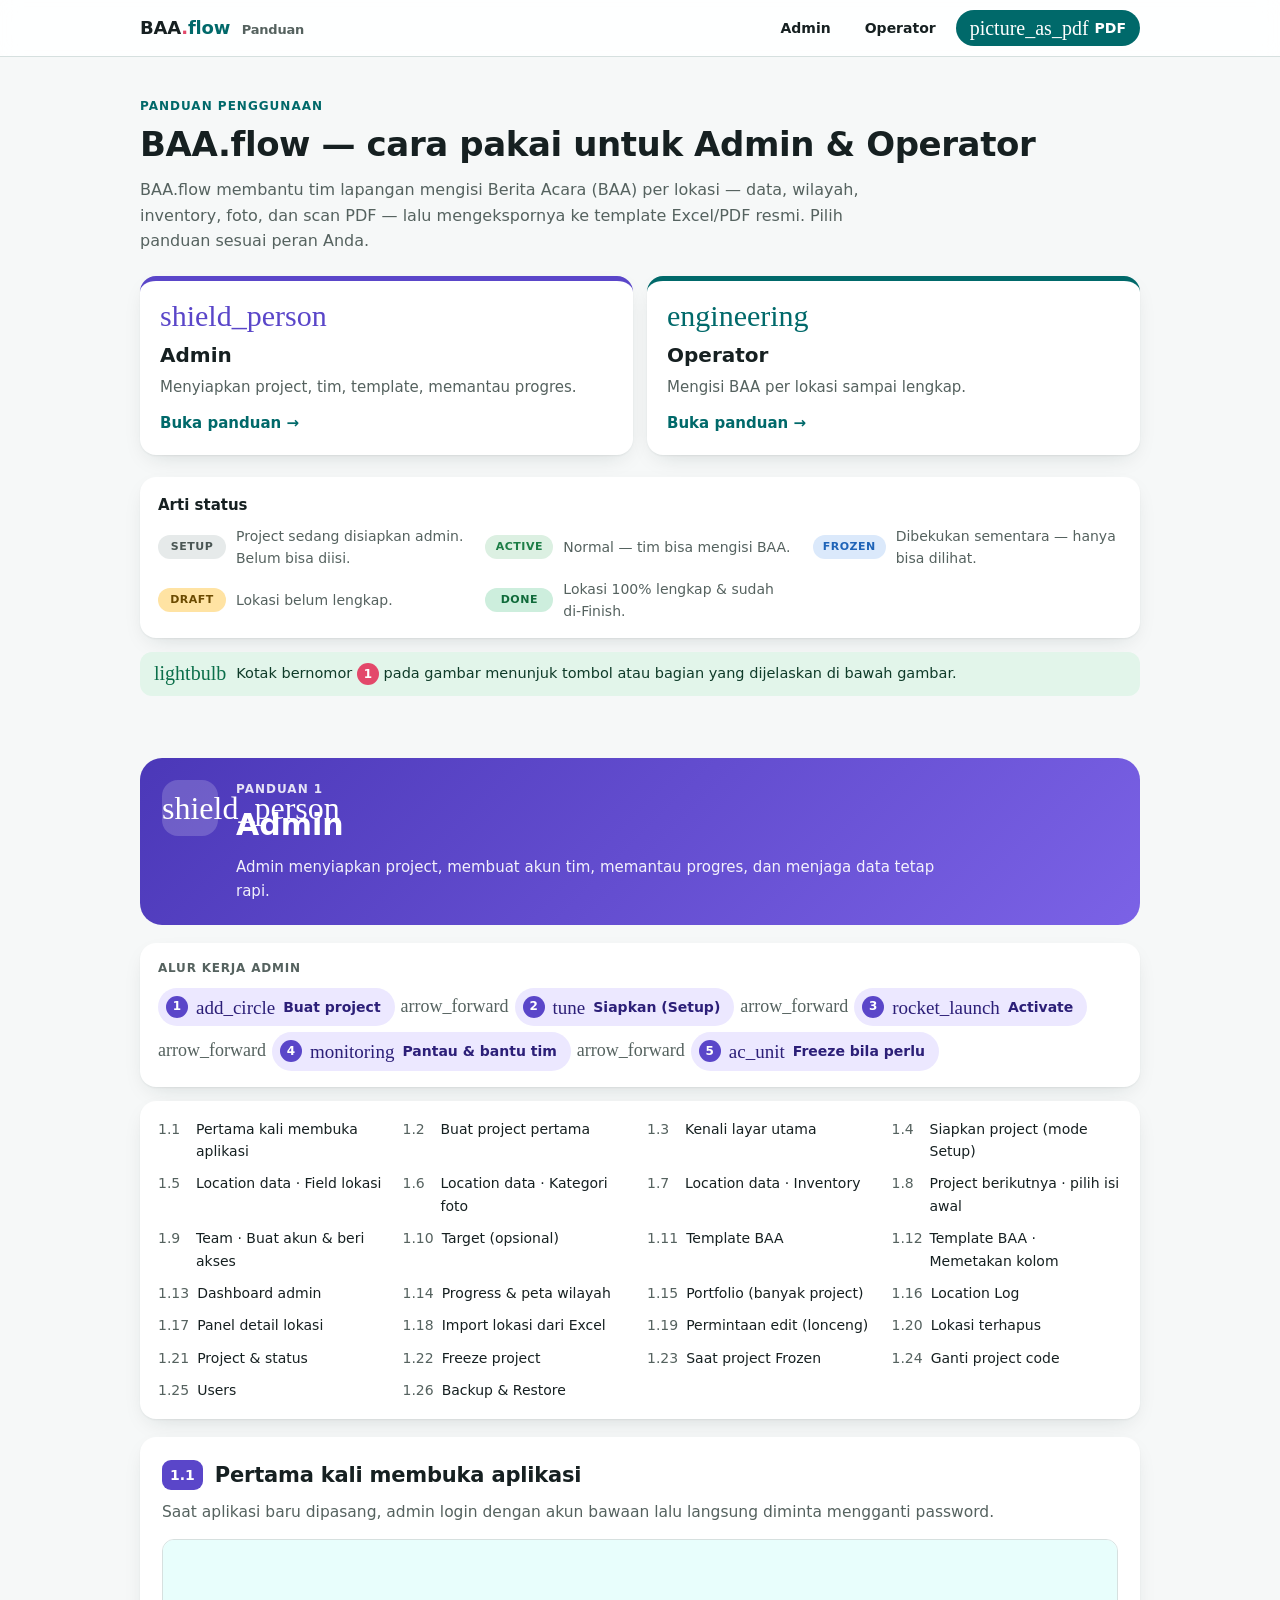
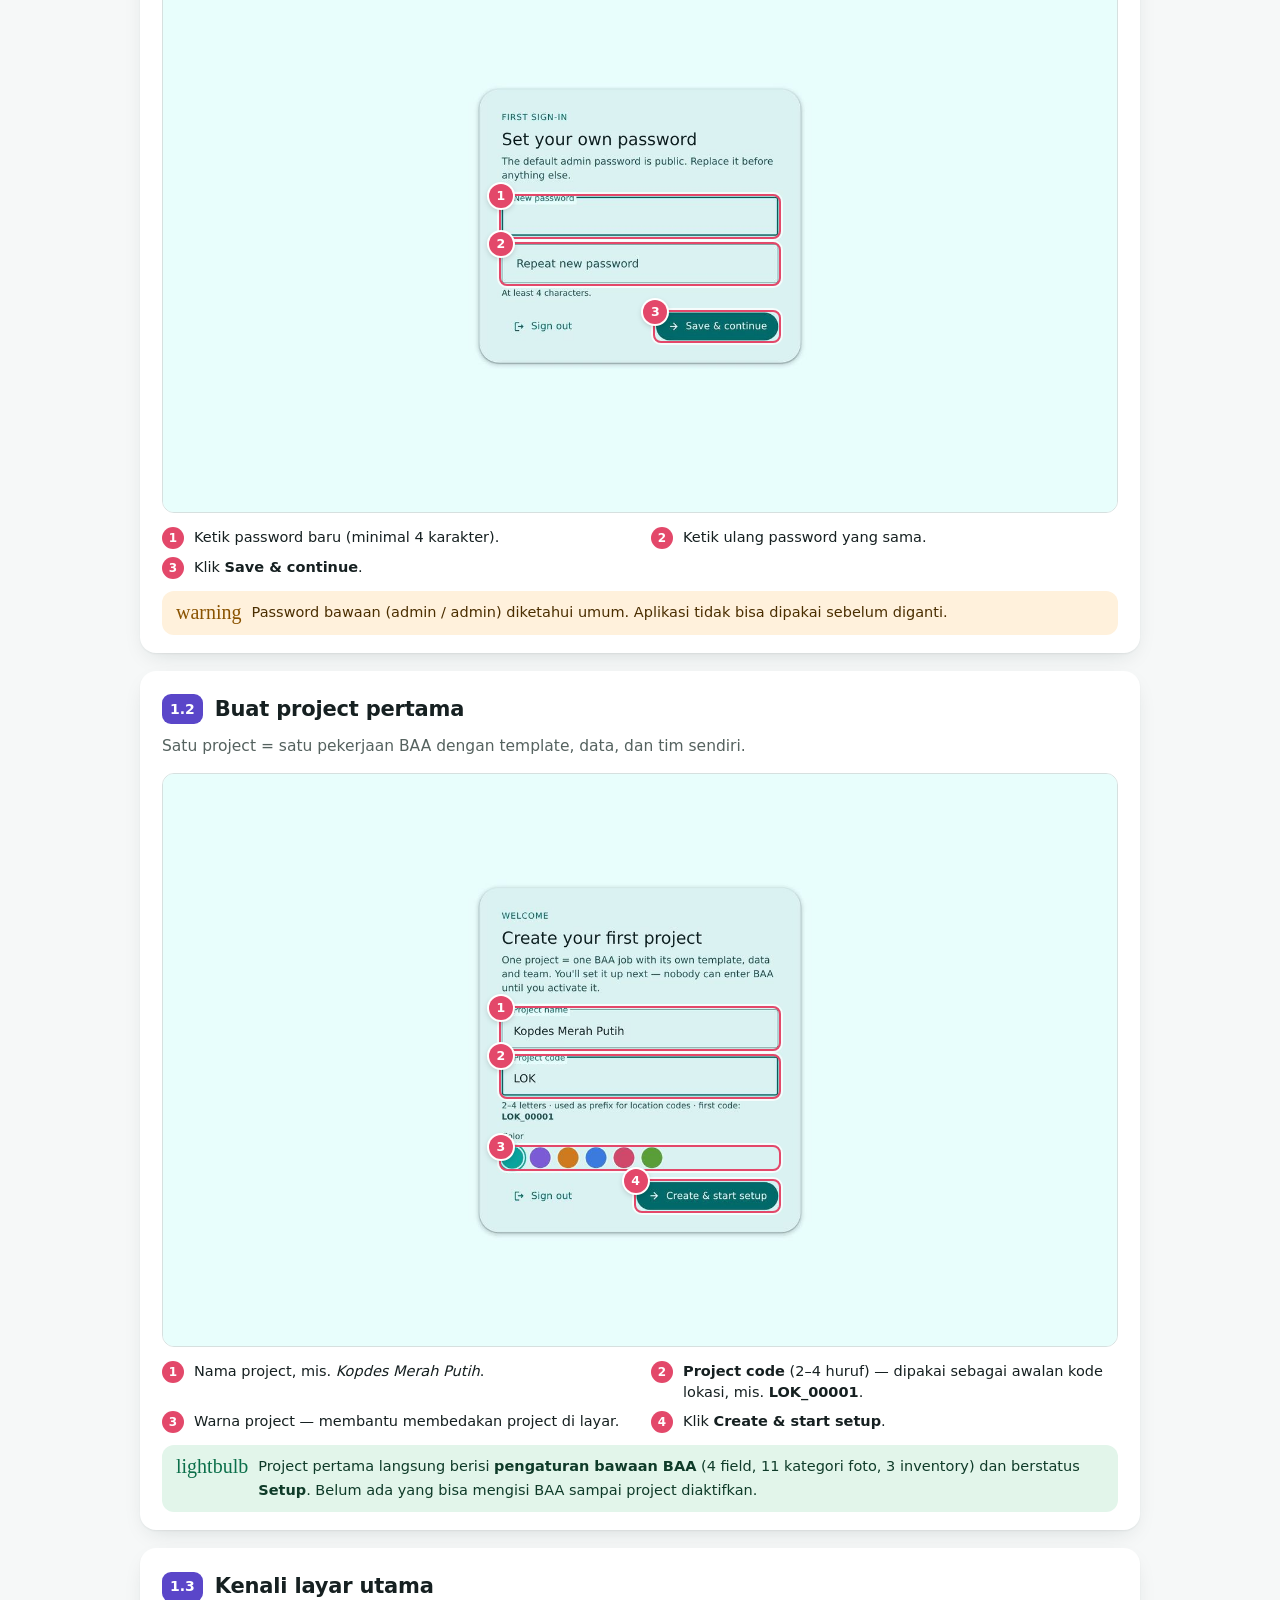
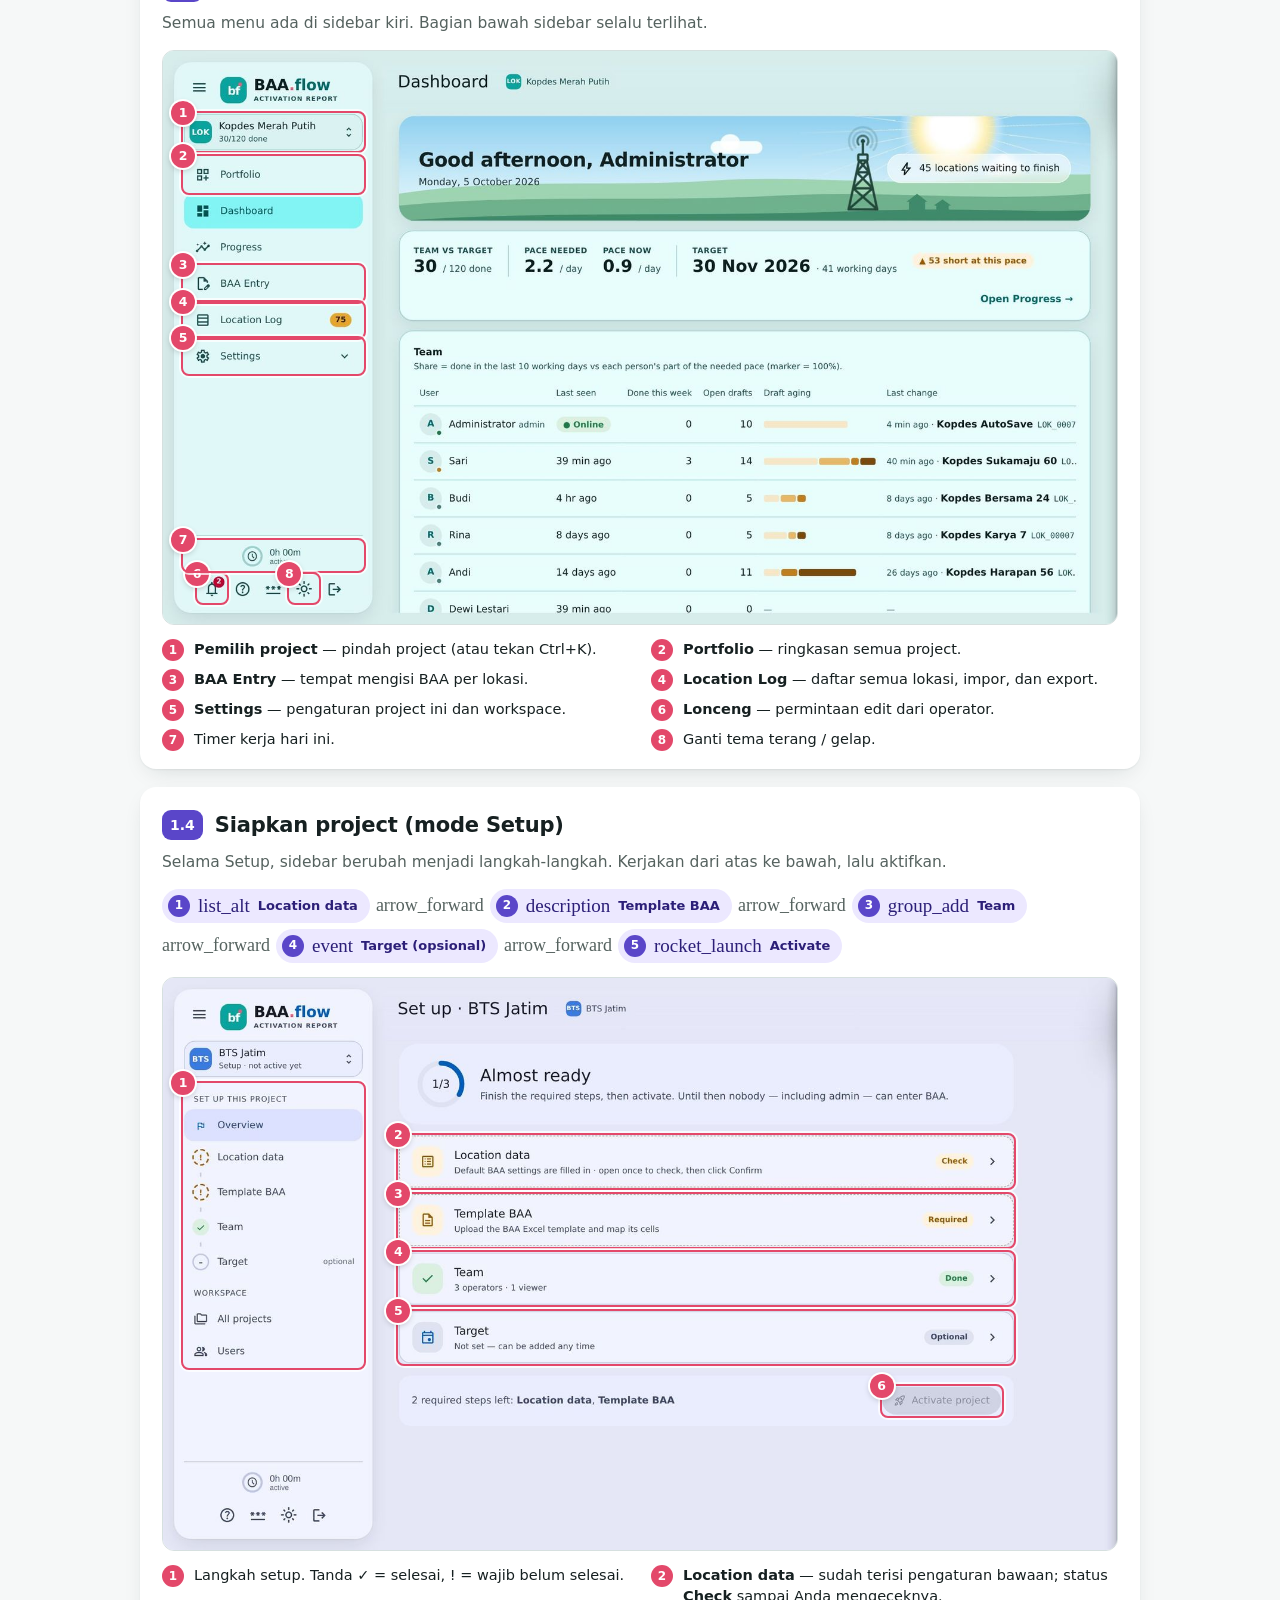
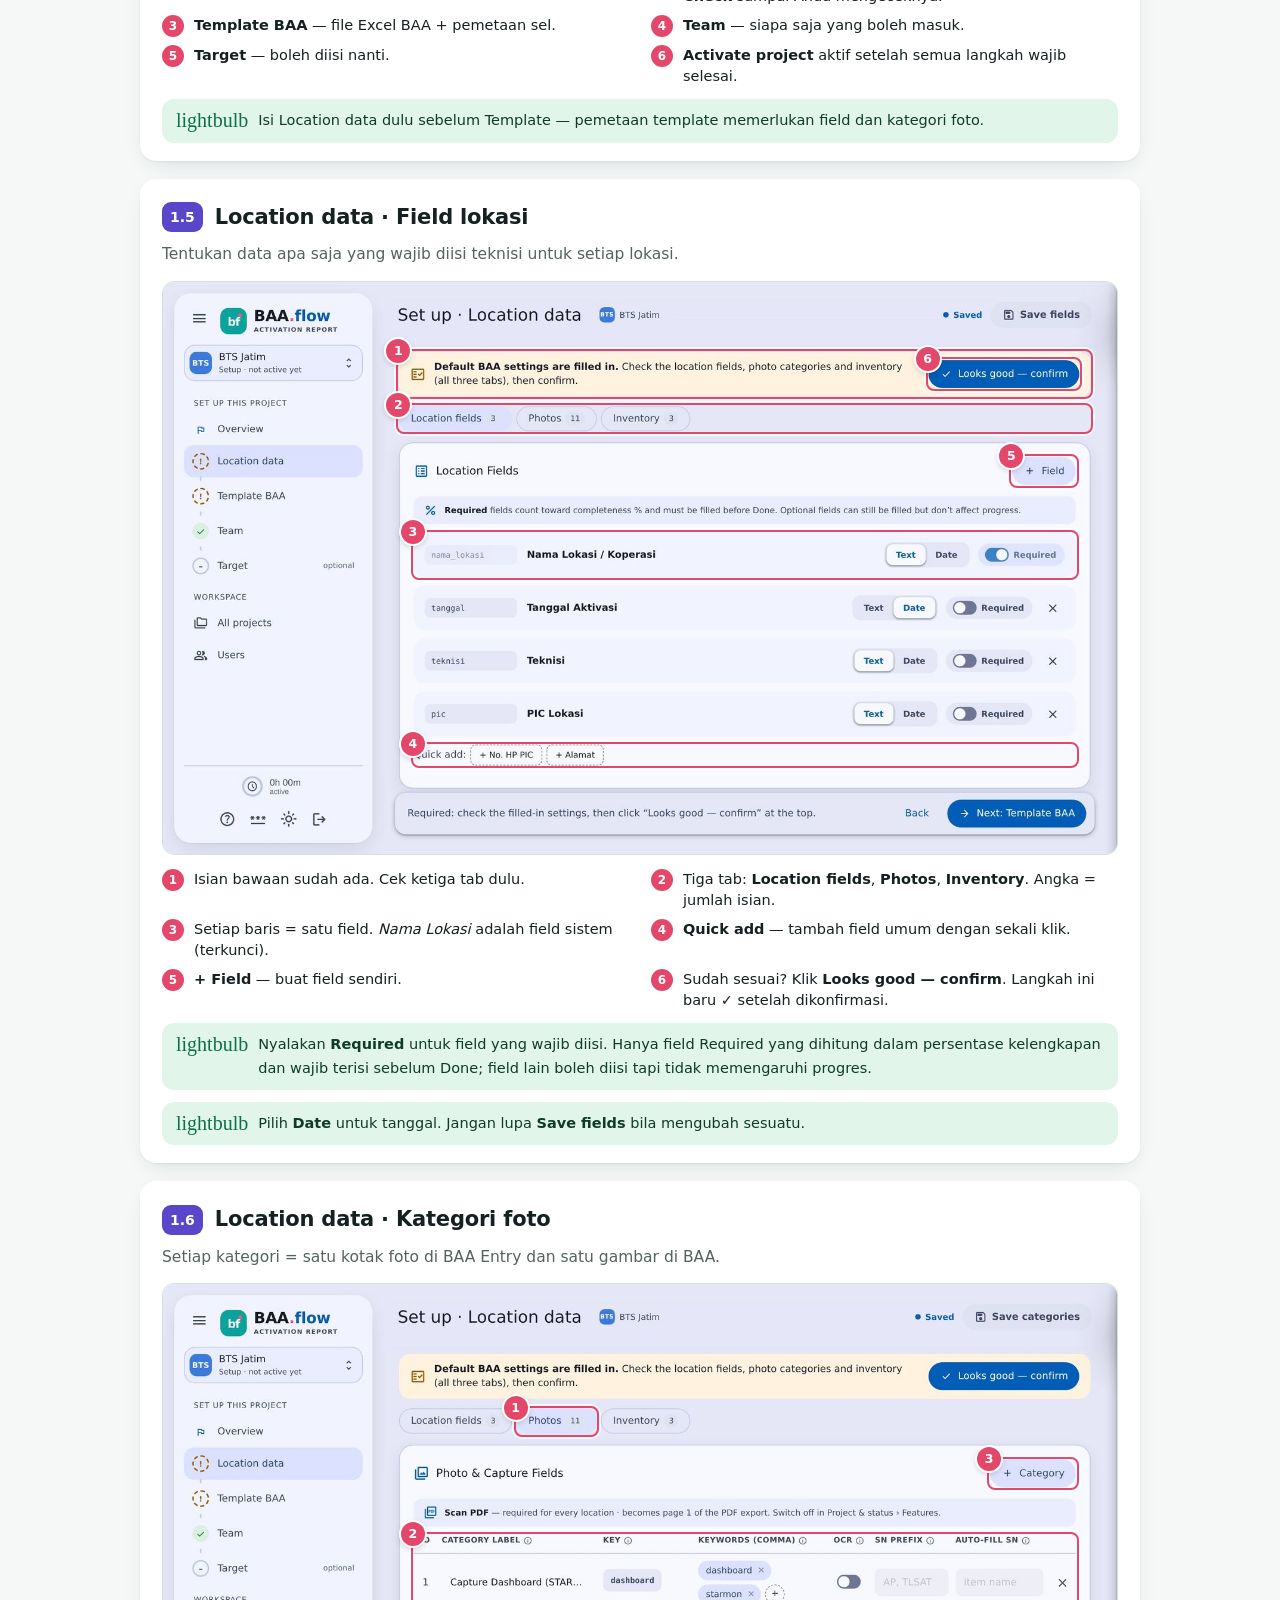
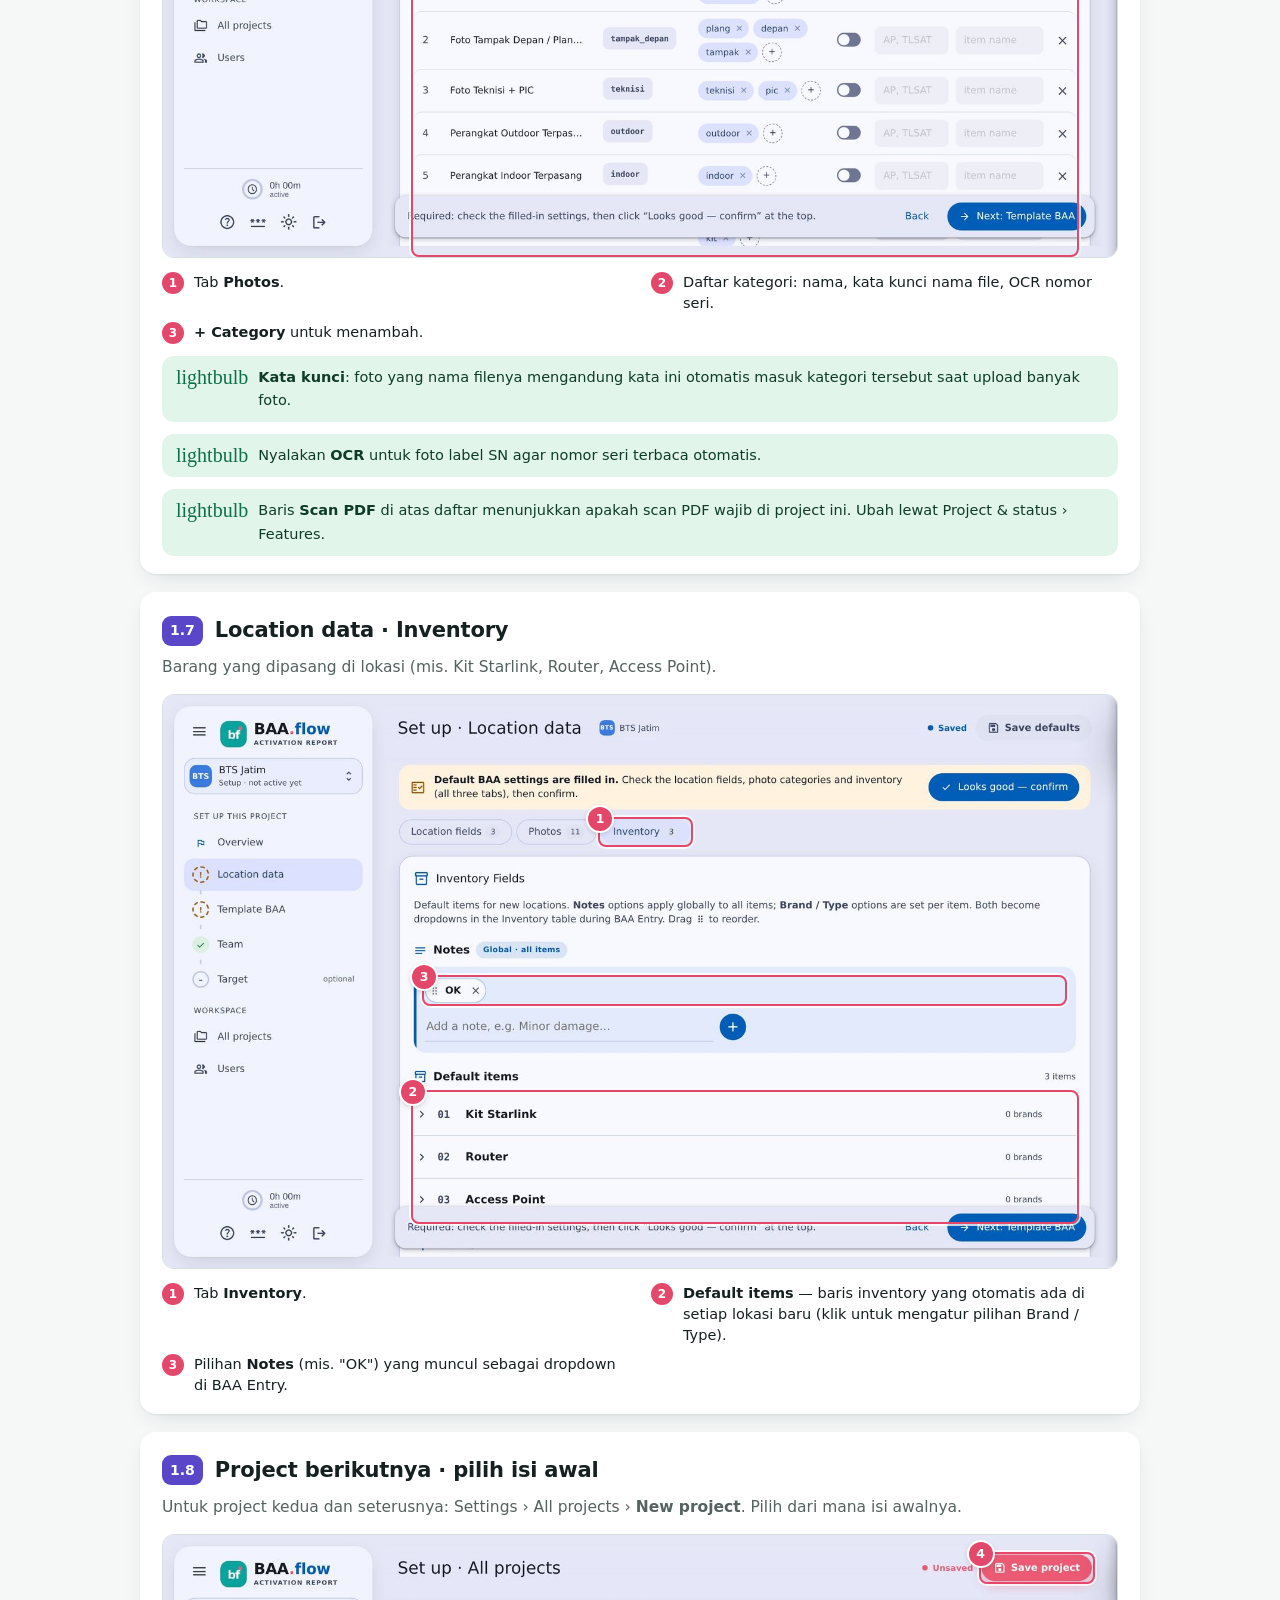
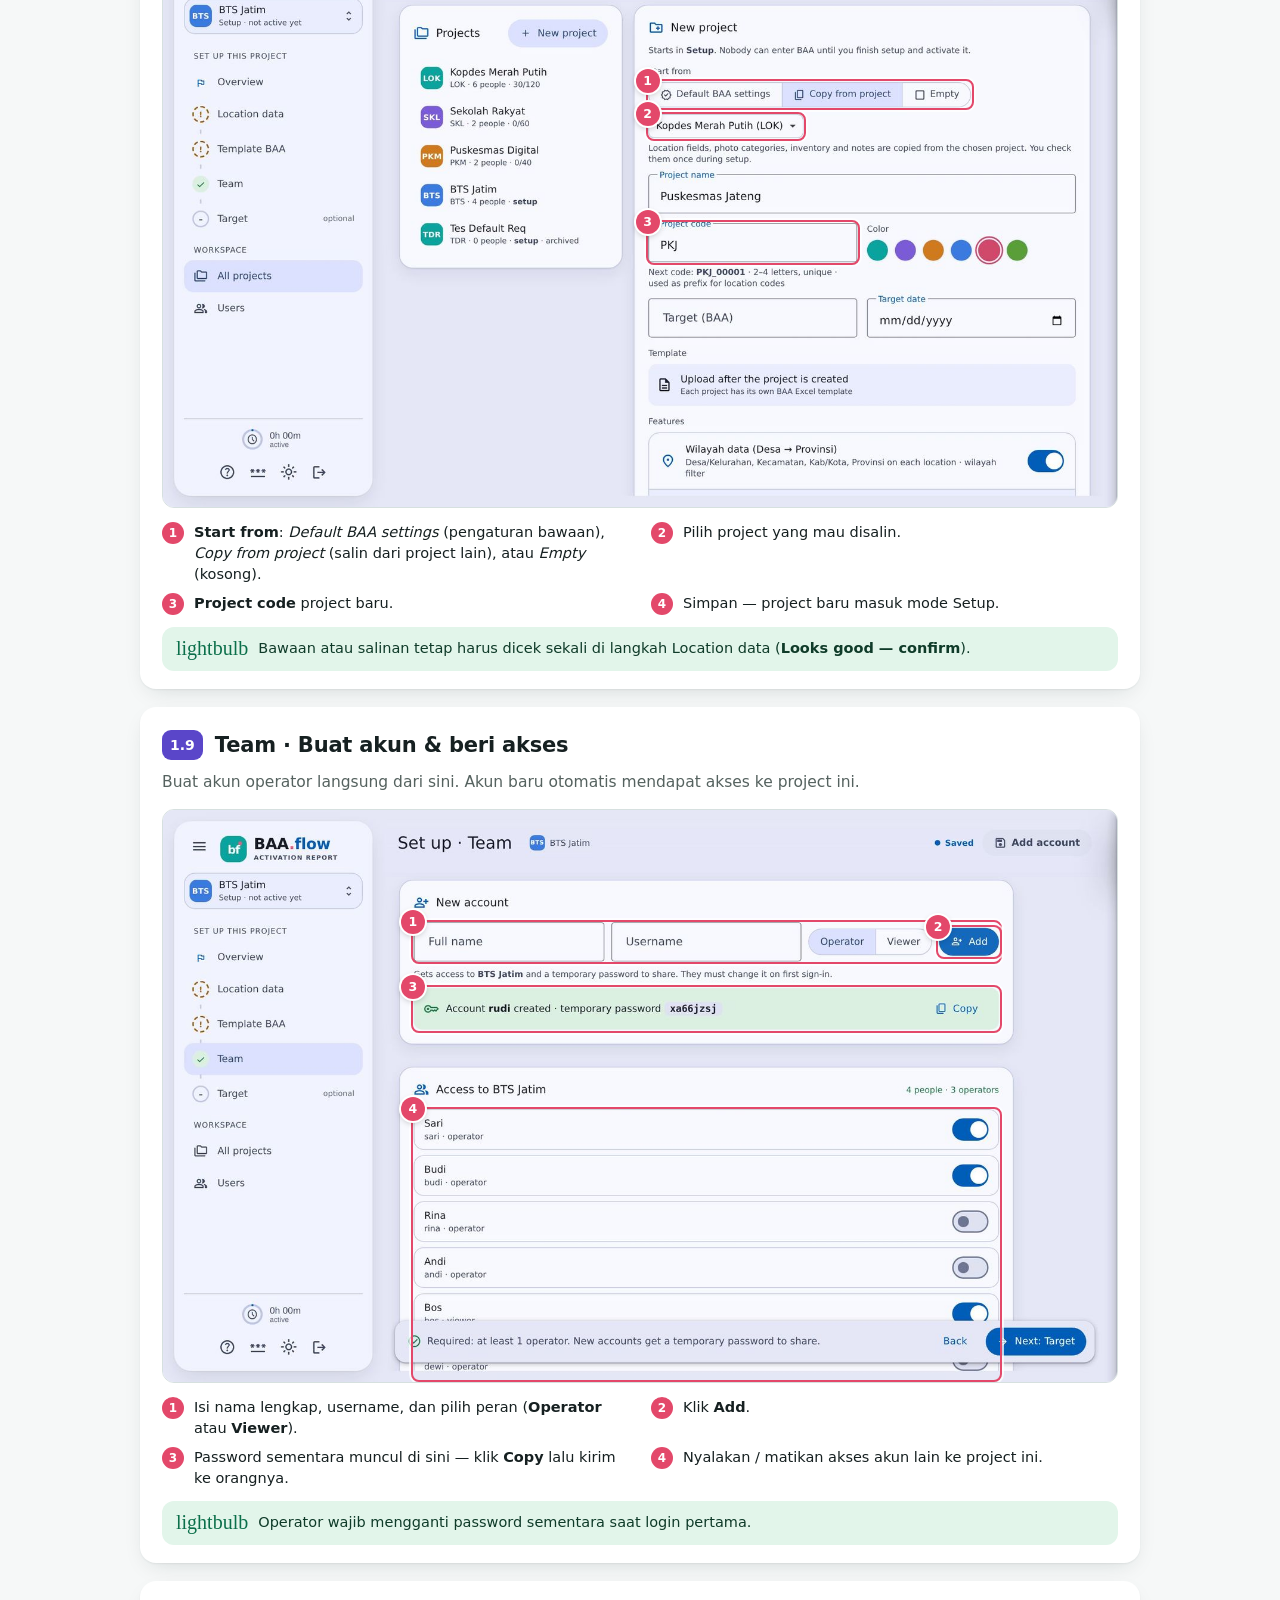
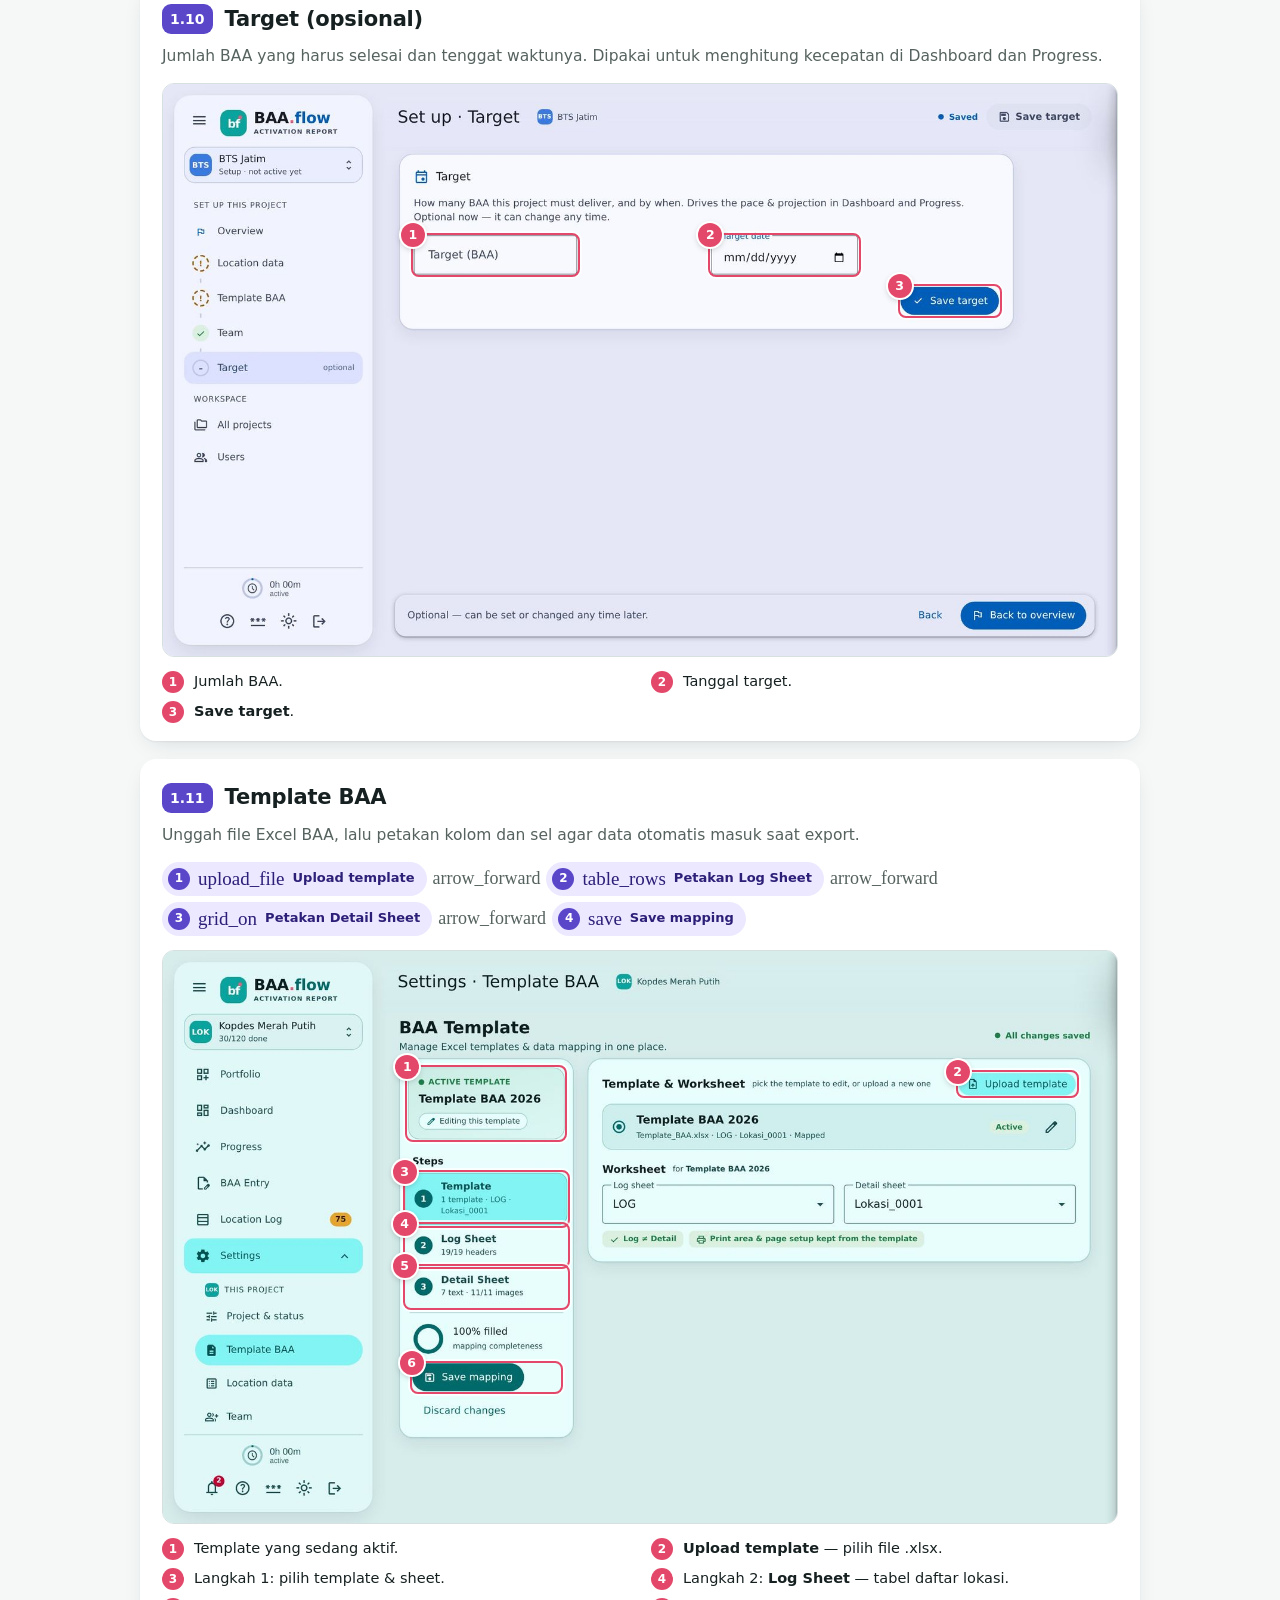
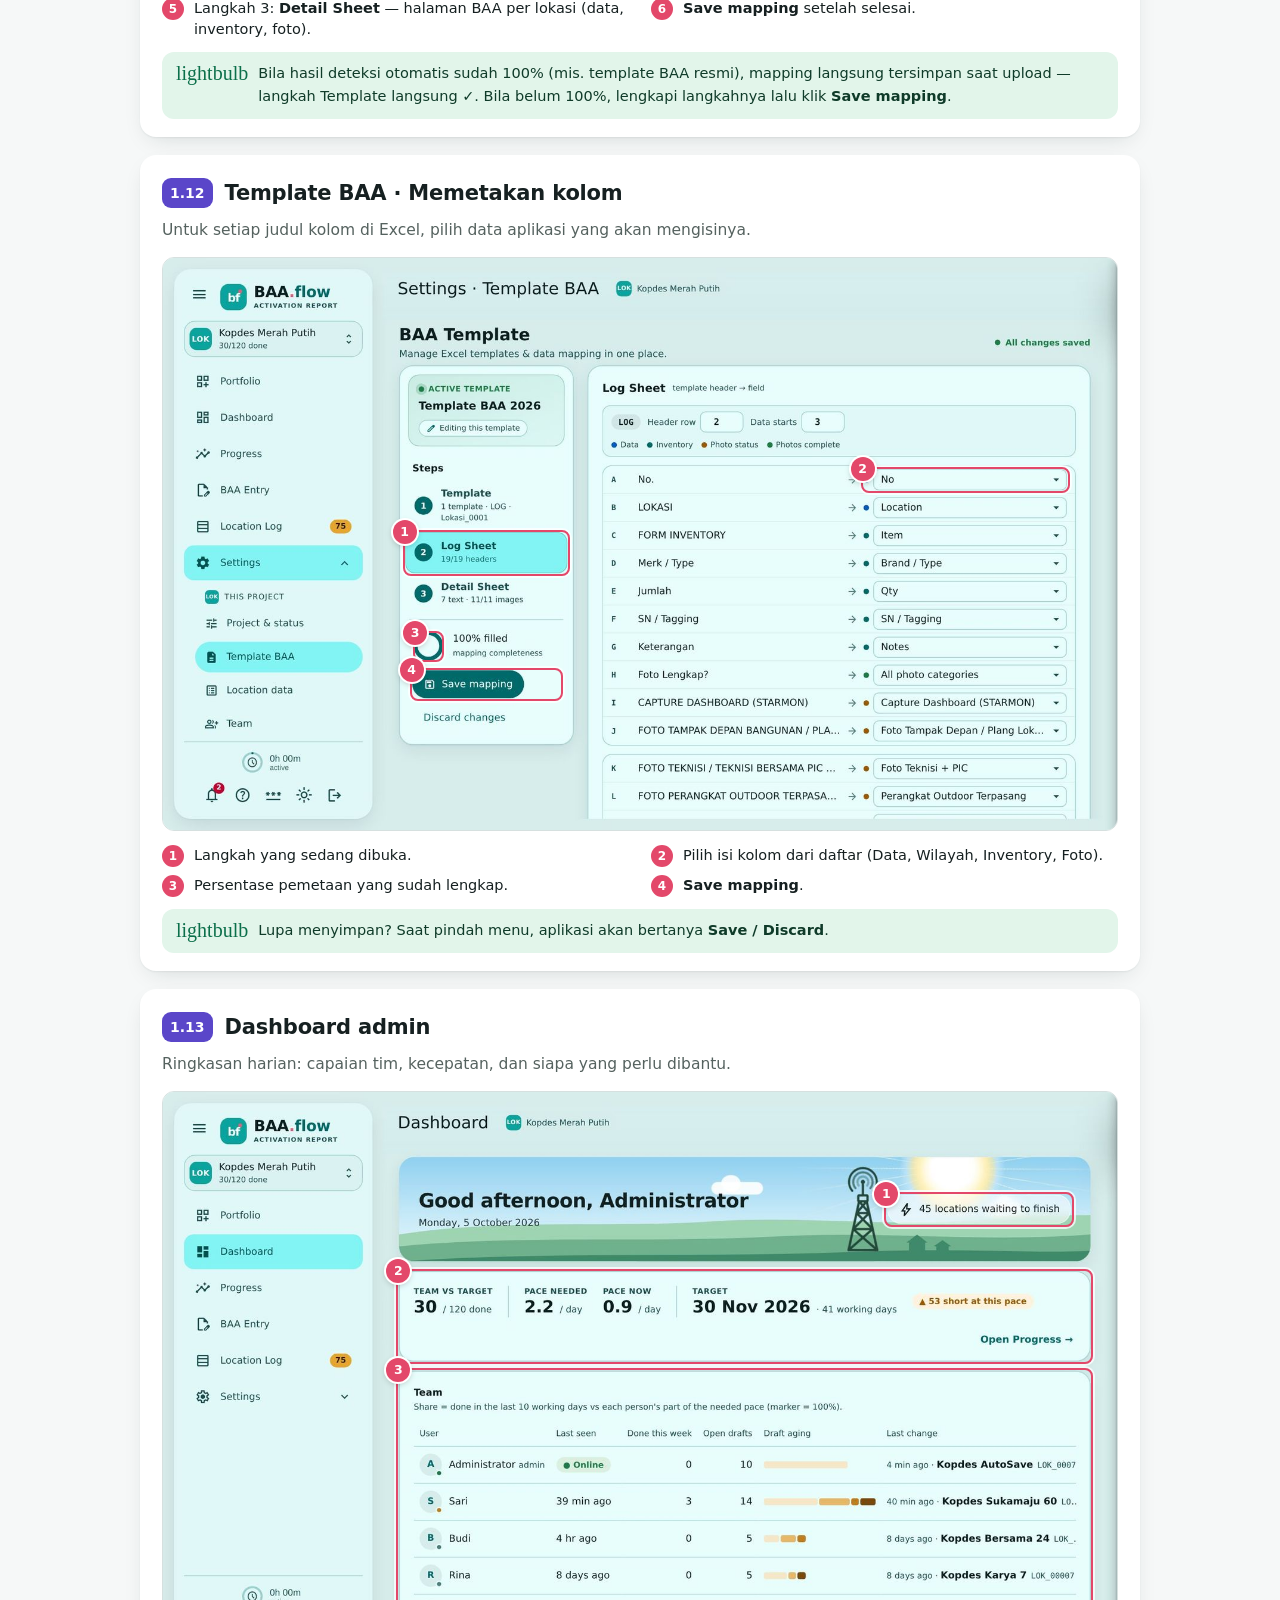
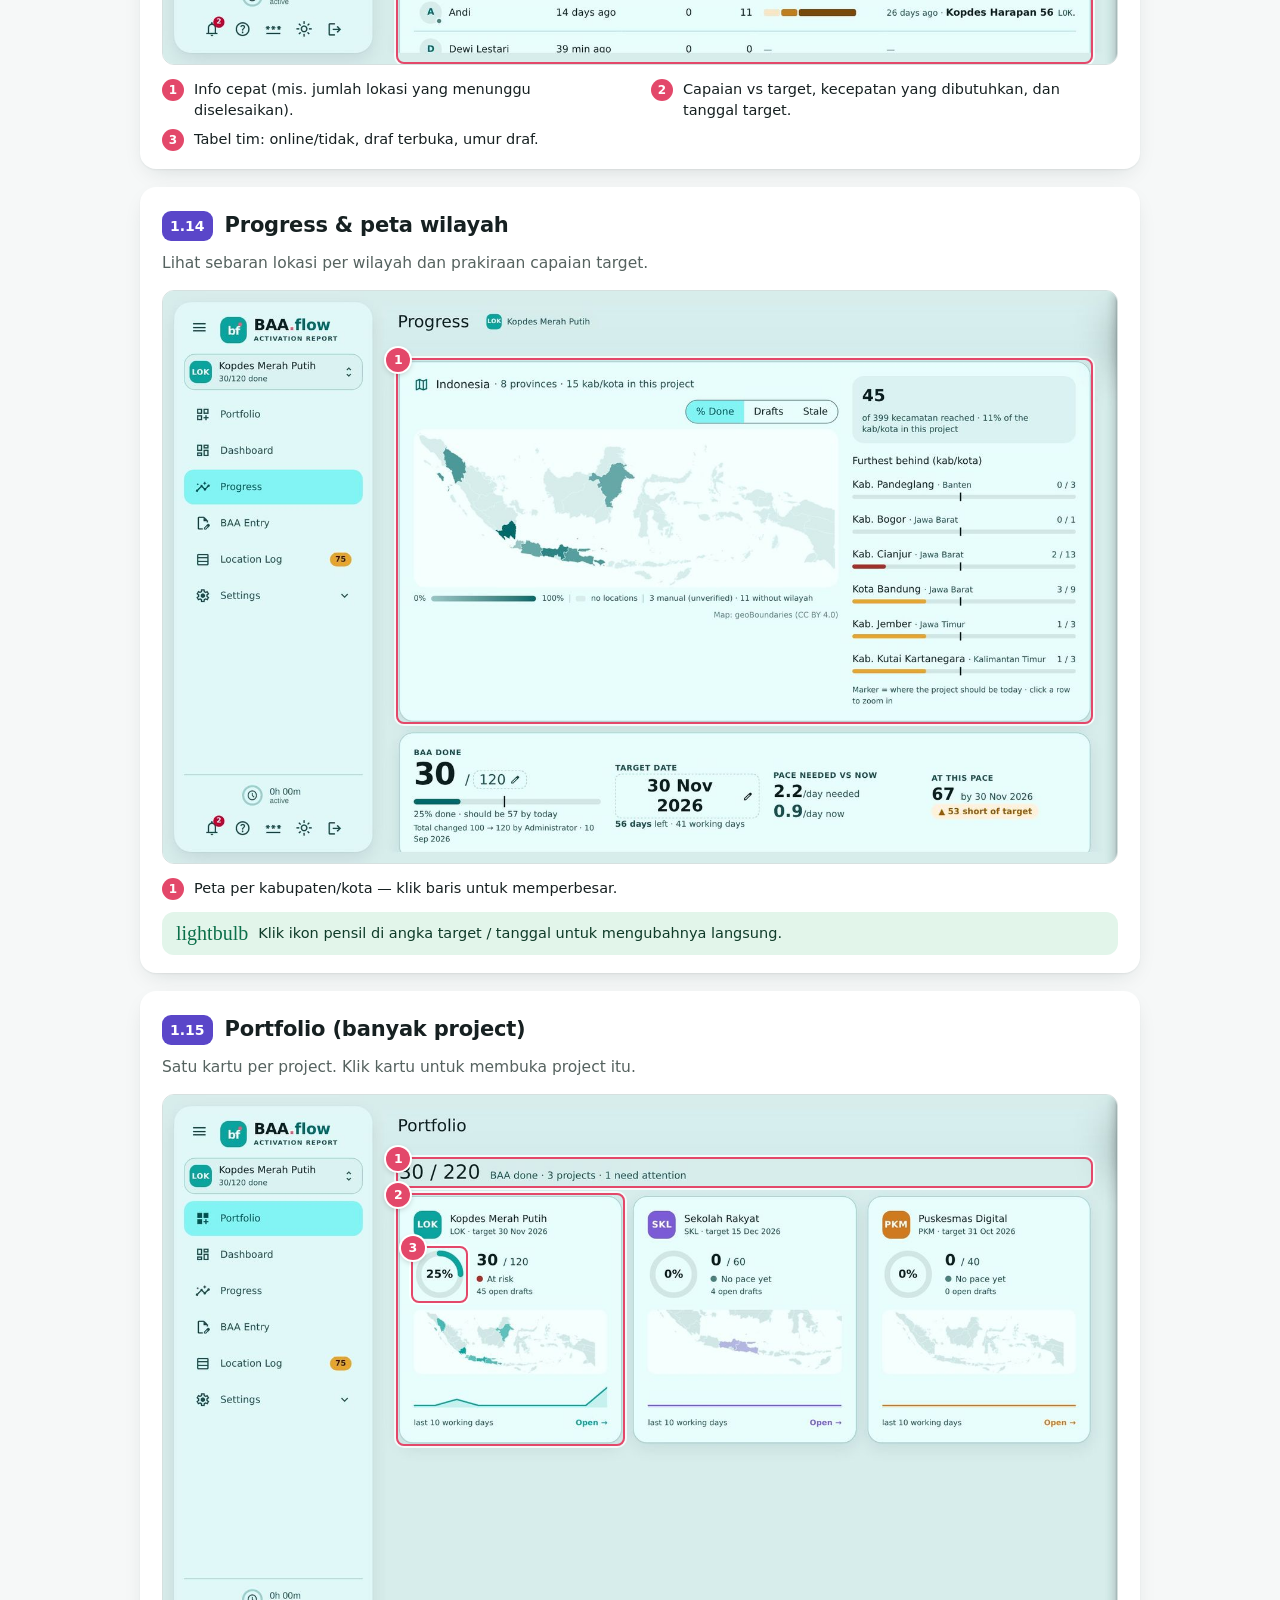
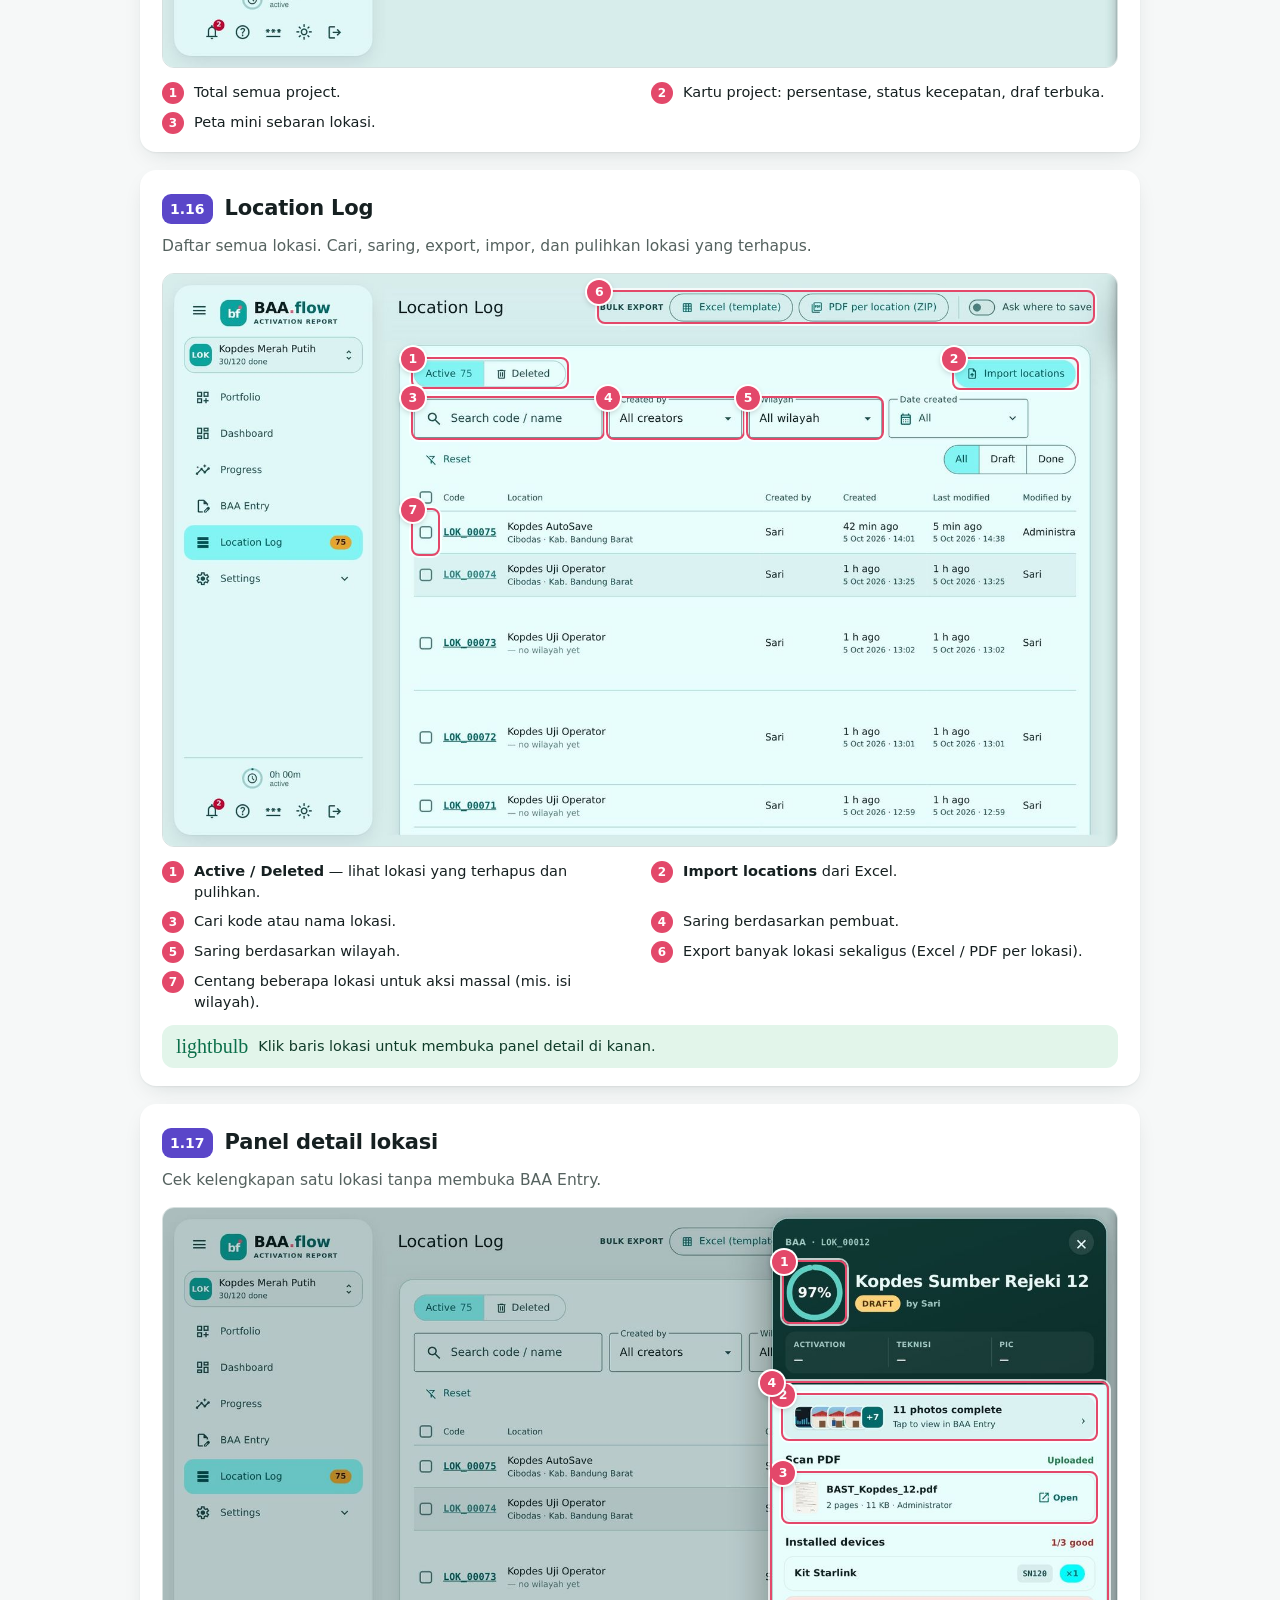
==== commit 0bf5d698: "Admin flow fixes: honest dashboard chip, hide empty Location Log pill, auto-save 100% template mappi" ====
--- a/app/web/guide/index.html
+++ b/app/web/guide/index.html
@@ -133,7 +133,7 @@
         <p class="lead">Untuk project kedua dan seterusnya: Settings › All projects › <b>New project</b>. Pilih dari mana isi awalnya.</p><figure class="shot"><div class="frame"><img src="img/a_newproject.jpg" width="1366" height="820" alt="Project berikutnya · pilih isi awal" loading="lazy"><span class="mk" style="left:50.586%;top:25.244%;width:34.407%;height:5.366%"><b>1</b></span><span class="mk" style="left:50.586%;top:30.854%;width:16.837%;height:5.122%"><b>2</b></span><span class="mk" style="left:50.586%;top:49.878%;width:22.474%;height:7.805%"><b>3</b></span><span class="mk" style="left:85.505%;top:2.927%;width:12.152%;height:5.610%"><b>4</b></span></div></figure><ol class="legend"><li><b class="ln">1</b><span><b>Start from</b>: <i>Default BAA settings</i> (pengaturan bawaan), <i>Copy from project</i> (salin dari project lain), atau <i>Empty</i> (kosong).</span></li><li><b class="ln">2</b><span>Pilih project yang mau disalin.</span></li><li><b class="ln">3</b><span><b>Project code</b> project baru.</span></li><li><b class="ln">4</b><span>Simpan — project baru masuk mode Setup.</span></li></ol><div class="note tip"><span class="mi">lightbulb</span><p>Bawaan atau salinan tetap harus dicek sekali di langkah Location data (<b>Looks good — confirm</b>).</p></div></article><article class="topic" id="a-team"><header><span class="tn">1.9</span><h3>Team · Buat akun &amp; beri akses</h3></header>
         <p class="lead">Buat akun operator langsung dari sini. Akun baru otomatis mendapat akses ke project ini.</p><figure class="shot"><div class="frame"><img src="img/a_setup_team.jpg" width="1366" height="820" alt="Team · Buat akun &amp; beri akses" loading="lazy"><span class="mk" style="left:25.988%;top:19.146%;width:61.933%;height:7.805%"><b>1</b></span><span class="mk" style="left:81.040%;top:20.122%;width:6.881%;height:5.854%"><b>2</b></span><span class="mk" style="left:25.988%;top:30.610%;width:61.933%;height:8.293%"><b>3</b></span><span class="mk" style="left:25.988%;top:51.829%;width:61.933%;height:48.171%"><b>4</b></span></div></figure><ol class="legend"><li><b class="ln">1</b><span>Isi nama lengkap, username, dan pilih peran (<b>Operator</b> atau <b>Viewer</b>).</span></li><li><b class="ln">2</b><span>Klik <b>Add</b>.</span></li><li><b class="ln">3</b><span>Password sementara muncul di sini — klik <b>Copy</b> lalu kirim ke orangnya.</span></li><li><b class="ln">4</b><span>Nyalakan / matikan akses akun lain ke project ini.</span></li></ol><div class="note tip"><span class="mi">lightbulb</span><p>Operator wajib mengganti password sementara saat login pertama.</p></div></article><article class="topic" id="a-target"><header><span class="tn">1.10</span><h3>Target (opsional)</h3></header>
         <p class="lead">Jumlah BAA yang harus selesai dan tenggat waktunya. Dipakai untuk menghitung kecepatan di Dashboard dan Progress.</p><figure class="shot"><div class="frame"><img src="img/a_setup_target.jpg" width="1366" height="820" alt="Target (opsional)" loading="lazy"><span class="mk" style="left:25.988%;top:25.976%;width:17.716%;height:7.805%"><b>1</b></span><span class="mk" style="left:57.174%;top:25.976%;width:15.959%;height:7.805%"><b>2</b></span><span class="mk" style="left:77.013%;top:35.000%;width:10.908%;height:5.854%"><b>3</b></span></div></figure><ol class="legend"><li><b class="ln">1</b><span>Jumlah BAA.</span></li><li><b class="ln">2</b><span>Tanggal target.</span></li><li><b class="ln">3</b><span><b>Save target</b>.</span></li></ol></article><article class="topic" id="a-template"><header><span class="tn">1.11</span><h3>Template BAA</h3></header>
-        <p class="lead">Unggah file Excel BAA, lalu petakan kolom dan sel agar data otomatis masuk saat export.</p><div class="flow sm"><span class="fl-st"><span class="fl-n">1</span><span class="mi">upload_file</span><span class="fl-t">Upload template</span></span><span class="fl-ar" aria-hidden="true"><span class="mi">arrow_forward</span></span><span class="fl-st"><span class="fl-n">2</span><span class="mi">table_rows</span><span class="fl-t">Petakan Log Sheet</span></span><span class="fl-ar" aria-hidden="true"><span class="mi">arrow_forward</span></span><span class="fl-st"><span class="fl-n">3</span><span class="mi">grid_on</span><span class="fl-t">Petakan Detail Sheet</span></span><span class="fl-ar" aria-hidden="true"><span class="mi">arrow_forward</span></span><span class="fl-st"><span class="fl-n">4</span><span class="mi">save</span><span class="fl-t">Save mapping</span></span></div><figure class="shot"><div class="frame"><img src="img/a_template.jpg" width="1366" height="820" alt="Template BAA" loading="lazy"><span class="mk" style="left:25.403%;top:19.878%;width:16.984%;height:13.537%"><b>1</b></span><span class="mk" style="left:83.089%;top:20.854%;width:12.884%;height:4.878%"><b>2</b></span><span class="mk" style="left:25.110%;top:38.293%;width:17.570%;height:10.122%"><b>3</b></span><span class="mk" style="left:25.110%;top:47.439%;width:17.570%;height:8.171%"><b>4</b></span><span class="mk" style="left:25.110%;top:54.634%;width:17.570%;height:8.171%"><b>5</b></span><span class="mk" style="left:25.842%;top:71.585%;width:16.105%;height:5.854%"><b>6</b></span></div></figure><ol class="legend"><li><b class="ln">1</b><span>Template yang sedang aktif.</span></li><li><b class="ln">2</b><span><b>Upload template</b> — pilih file .xlsx.</span></li><li><b class="ln">3</b><span>Langkah 1: pilih template &amp; sheet.</span></li><li><b class="ln">4</b><span>Langkah 2: <b>Log Sheet</b> — tabel daftar lokasi.</span></li><li><b class="ln">5</b><span>Langkah 3: <b>Detail Sheet</b> — halaman BAA per lokasi (data, inventory, foto).</span></li><li><b class="ln">6</b><span><b>Save mapping</b> setelah selesai.</span></li></ol></article><article class="topic" id="a-template-map"><header><span class="tn">1.12</span><h3>Template BAA · Memetakan kolom</h3></header>
+        <p class="lead">Unggah file Excel BAA, lalu petakan kolom dan sel agar data otomatis masuk saat export.</p><div class="flow sm"><span class="fl-st"><span class="fl-n">1</span><span class="mi">upload_file</span><span class="fl-t">Upload template</span></span><span class="fl-ar" aria-hidden="true"><span class="mi">arrow_forward</span></span><span class="fl-st"><span class="fl-n">2</span><span class="mi">table_rows</span><span class="fl-t">Petakan Log Sheet</span></span><span class="fl-ar" aria-hidden="true"><span class="mi">arrow_forward</span></span><span class="fl-st"><span class="fl-n">3</span><span class="mi">grid_on</span><span class="fl-t">Petakan Detail Sheet</span></span><span class="fl-ar" aria-hidden="true"><span class="mi">arrow_forward</span></span><span class="fl-st"><span class="fl-n">4</span><span class="mi">save</span><span class="fl-t">Save mapping</span></span></div><figure class="shot"><div class="frame"><img src="img/a_template.jpg" width="1366" height="820" alt="Template BAA" loading="lazy"><span class="mk" style="left:25.403%;top:19.878%;width:16.984%;height:13.537%"><b>1</b></span><span class="mk" style="left:83.089%;top:20.854%;width:12.884%;height:4.878%"><b>2</b></span><span class="mk" style="left:25.110%;top:38.293%;width:17.570%;height:10.122%"><b>3</b></span><span class="mk" style="left:25.110%;top:47.439%;width:17.570%;height:8.171%"><b>4</b></span><span class="mk" style="left:25.110%;top:54.634%;width:17.570%;height:8.171%"><b>5</b></span><span class="mk" style="left:25.842%;top:71.585%;width:16.105%;height:5.854%"><b>6</b></span></div></figure><ol class="legend"><li><b class="ln">1</b><span>Template yang sedang aktif.</span></li><li><b class="ln">2</b><span><b>Upload template</b> — pilih file .xlsx.</span></li><li><b class="ln">3</b><span>Langkah 1: pilih template &amp; sheet.</span></li><li><b class="ln">4</b><span>Langkah 2: <b>Log Sheet</b> — tabel daftar lokasi.</span></li><li><b class="ln">5</b><span>Langkah 3: <b>Detail Sheet</b> — halaman BAA per lokasi (data, inventory, foto).</span></li><li><b class="ln">6</b><span><b>Save mapping</b> setelah selesai.</span></li></ol><div class="note tip"><span class="mi">lightbulb</span><p>Bila hasil deteksi otomatis sudah 100% (mis. template BAA resmi), mapping langsung tersimpan saat upload — langkah Template langsung ✓. Bila belum 100%, lengkapi langkahnya lalu klik <b>Save mapping</b>.</p></div></article><article class="topic" id="a-template-map"><header><span class="tn">1.12</span><h3>Template BAA · Memetakan kolom</h3></header>
         <p class="lead">Untuk setiap judul kolom di Excel, pilih data aplikasi yang akan mengisinya.</p><figure class="shot"><div class="frame"><img src="img/a_template_map.jpg" width="1366" height="820" alt="Template BAA · Memetakan kolom" loading="lazy"><span class="mk" style="left:25.110%;top:47.439%;width:17.570%;height:8.171%"><b>1</b></span><span class="mk" style="left:73.133%;top:36.463%;width:21.889%;height:4.634%"><b>2</b></span><span class="mk" style="left:26.208%;top:65.122%;width:3.294%;height:5.488%"><b>3</b></span><span class="mk" style="left:25.842%;top:71.585%;width:16.105%;height:5.854%"><b>4</b></span></div></figure><ol class="legend"><li><b class="ln">1</b><span>Langkah yang sedang dibuka.</span></li><li><b class="ln">2</b><span>Pilih isi kolom dari daftar (Data, Wilayah, Inventory, Foto).</span></li><li><b class="ln">3</b><span>Persentase pemetaan yang sudah lengkap.</span></li><li><b class="ln">4</b><span><b>Save mapping</b>.</span></li></ol><div class="note tip"><span class="mi">lightbulb</span><p>Lupa menyimpan? Saat pindah menu, aplikasi akan bertanya <b>Save / Discard</b>.</p></div></article><article class="topic" id="a-dash"><header><span class="tn">1.13</span><h3>Dashboard admin</h3></header>
         <p class="lead">Ringkasan harian: capaian tim, kecepatan, dan siapa yang perlu dibantu.</p><figure class="shot"><div class="frame"><img src="img/a_dash.jpg" width="1366" height="820" alt="Dashboard admin" loading="lazy"><span class="mk" style="left:75.622%;top:17.439%;width:19.839%;height:6.098%"><b>1</b></span><span class="mk" style="left:24.451%;top:30.854%;width:73.060%;height:16.707%"><b>2</b></span><span class="mk" style="left:24.451%;top:48.293%;width:73.060%;height:51.707%"><b>3</b></span></div></figure><ol class="legend"><li><b class="ln">1</b><span>Info cepat (mis. jumlah lokasi yang menunggu diselesaikan).</span></li><li><b class="ln">2</b><span>Capaian vs target, kecepatan yang dibutuhkan, dan tanggal target.</span></li><li><b class="ln">3</b><span>Tabel tim: online/tidak, draf terbuka, umur draf.</span></li></ol></article><article class="topic" id="a-progress"><header><span class="tn">1.14</span><h3>Progress &amp; peta wilayah</h3></header>
         <p class="lead">Lihat sebaran lokasi per wilayah dan prakiraan capaian target.</p><figure class="shot"><div class="frame"><img src="img/a_progress.jpg" width="1366" height="820" alt="Progress &amp; peta wilayah" loading="lazy"><span class="mk" style="left:24.451%;top:11.829%;width:73.060%;height:63.902%"><b>1</b></span></div></figure><ol class="legend"><li><b class="ln">1</b><span>Peta per kabupaten/kota — klik baris untuk memperbesar.</span></li></ol><div class="note tip"><span class="mi">lightbulb</span><p>Klik ikon pensil di angka target / tanggal untuk mengubahnya langsung.</p></div></article><article class="topic" id="a-portfolio"><header><span class="tn">1.15</span><h3>Portfolio (banyak project)</h3></header>
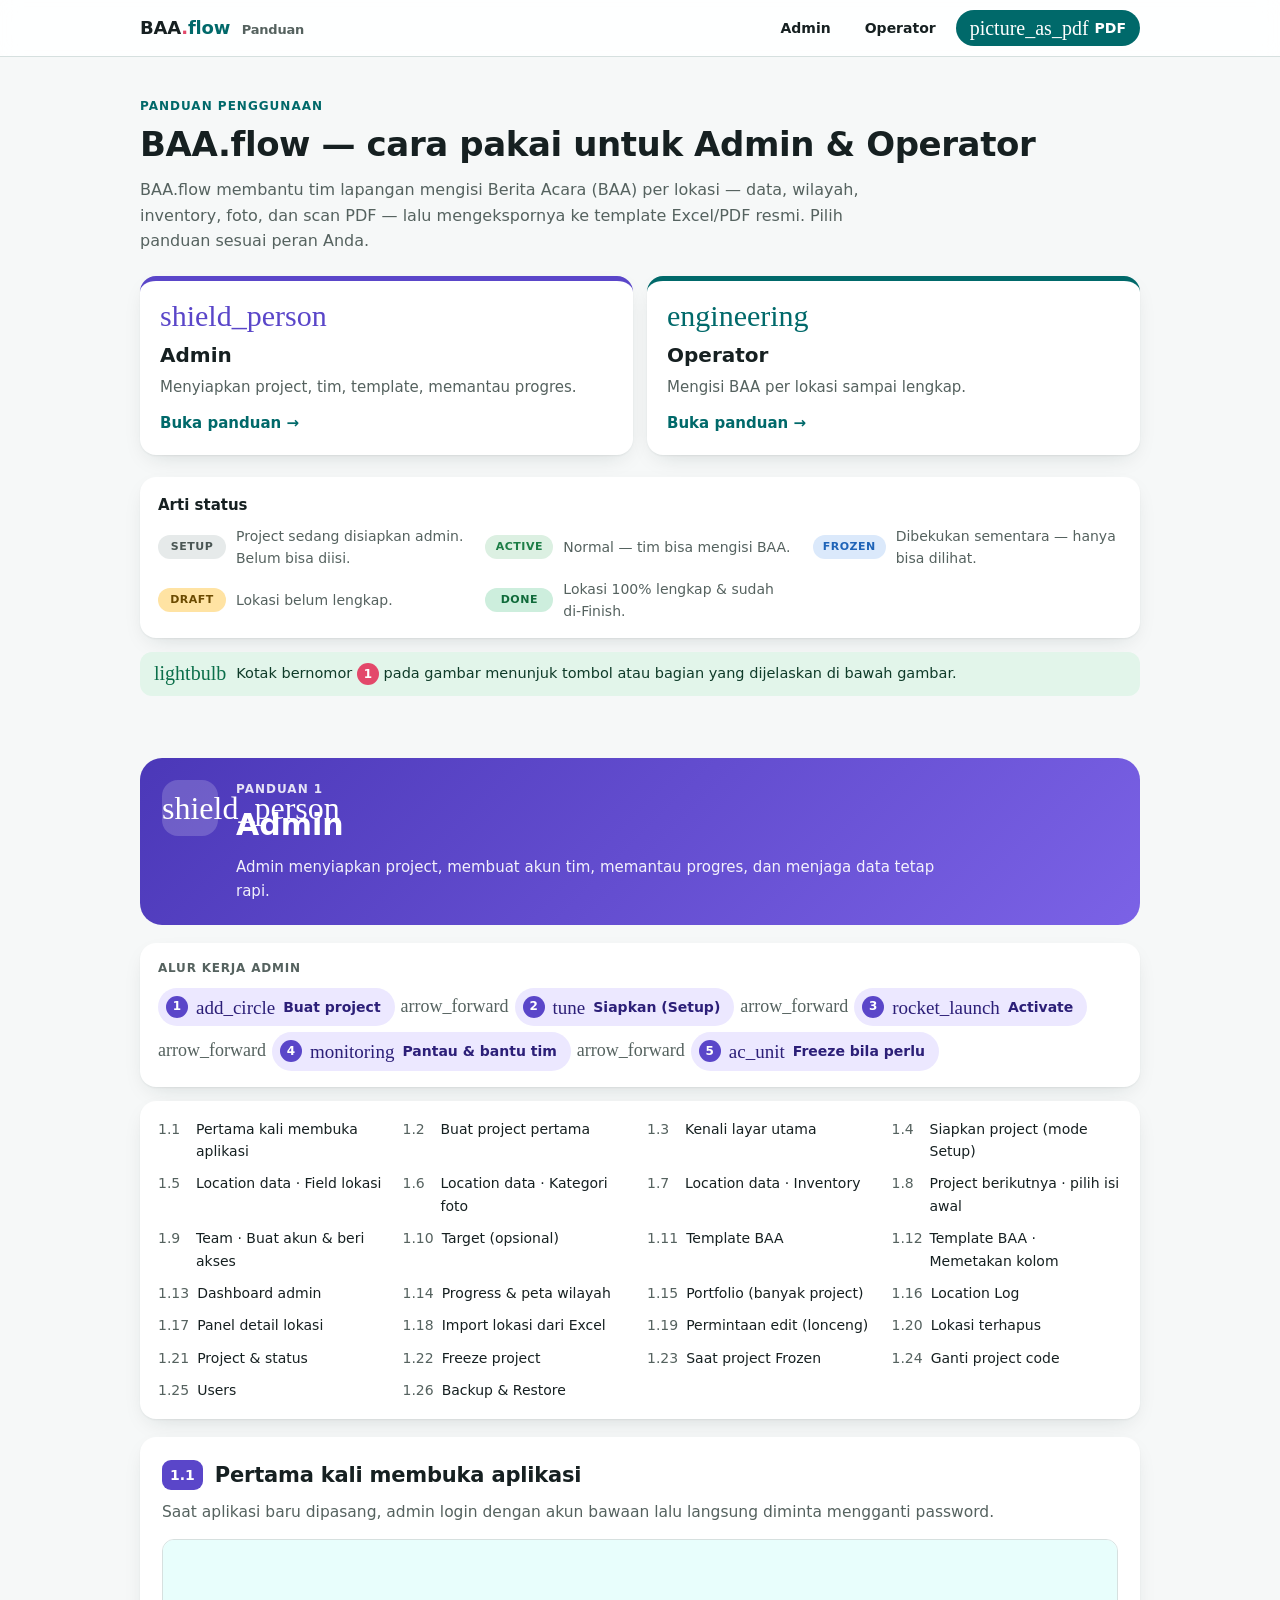
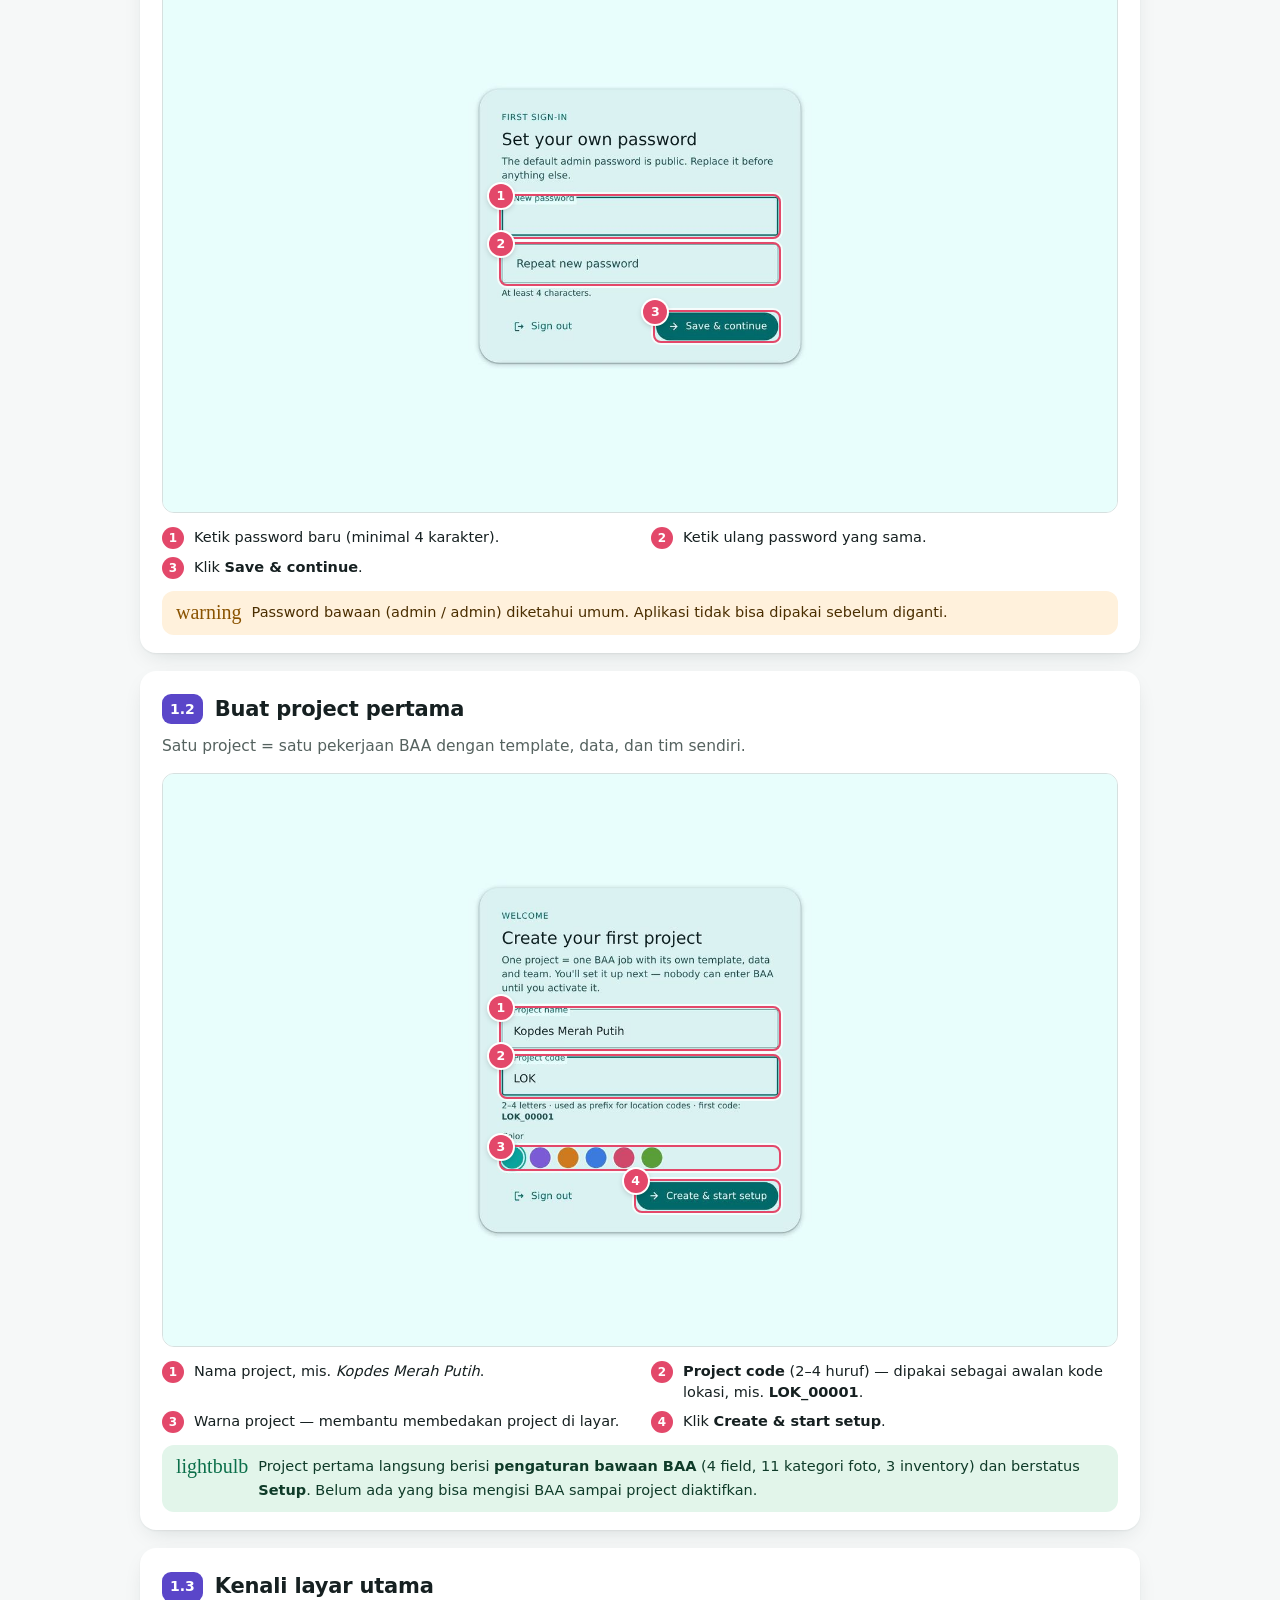
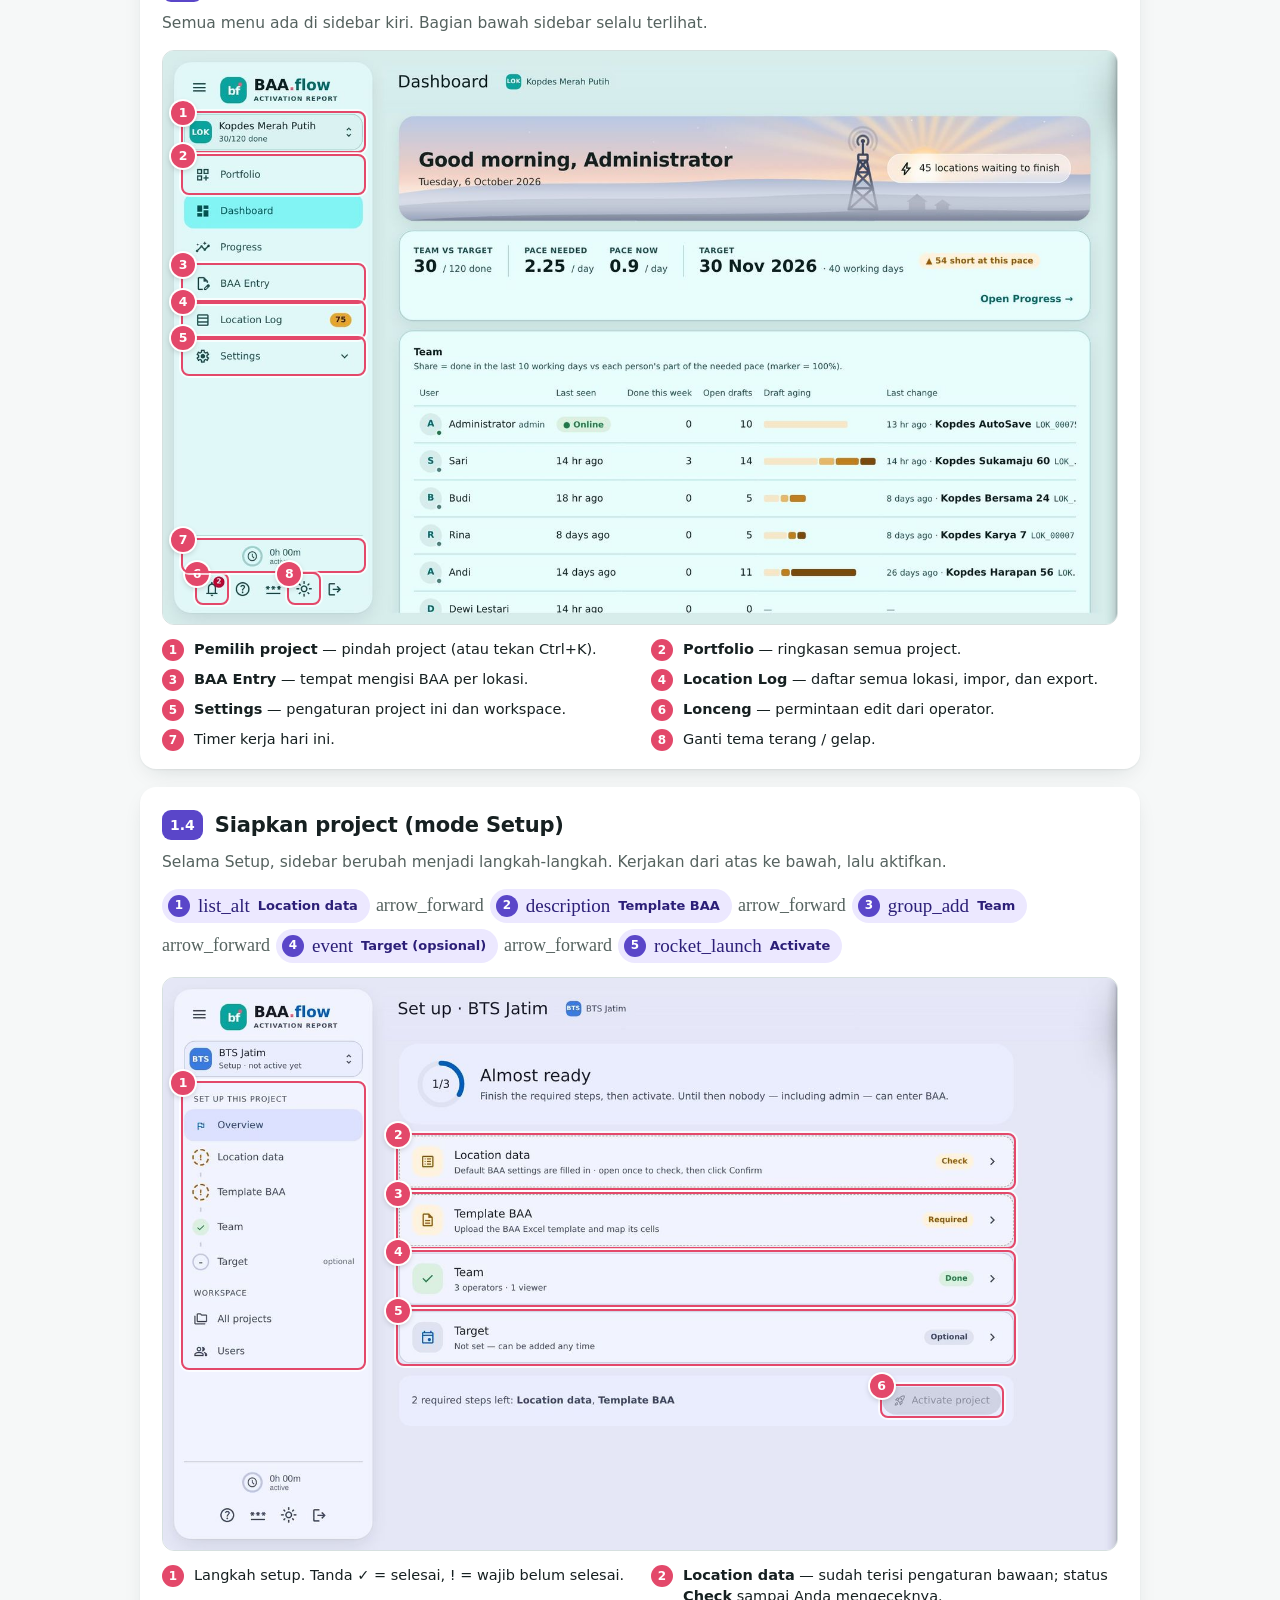
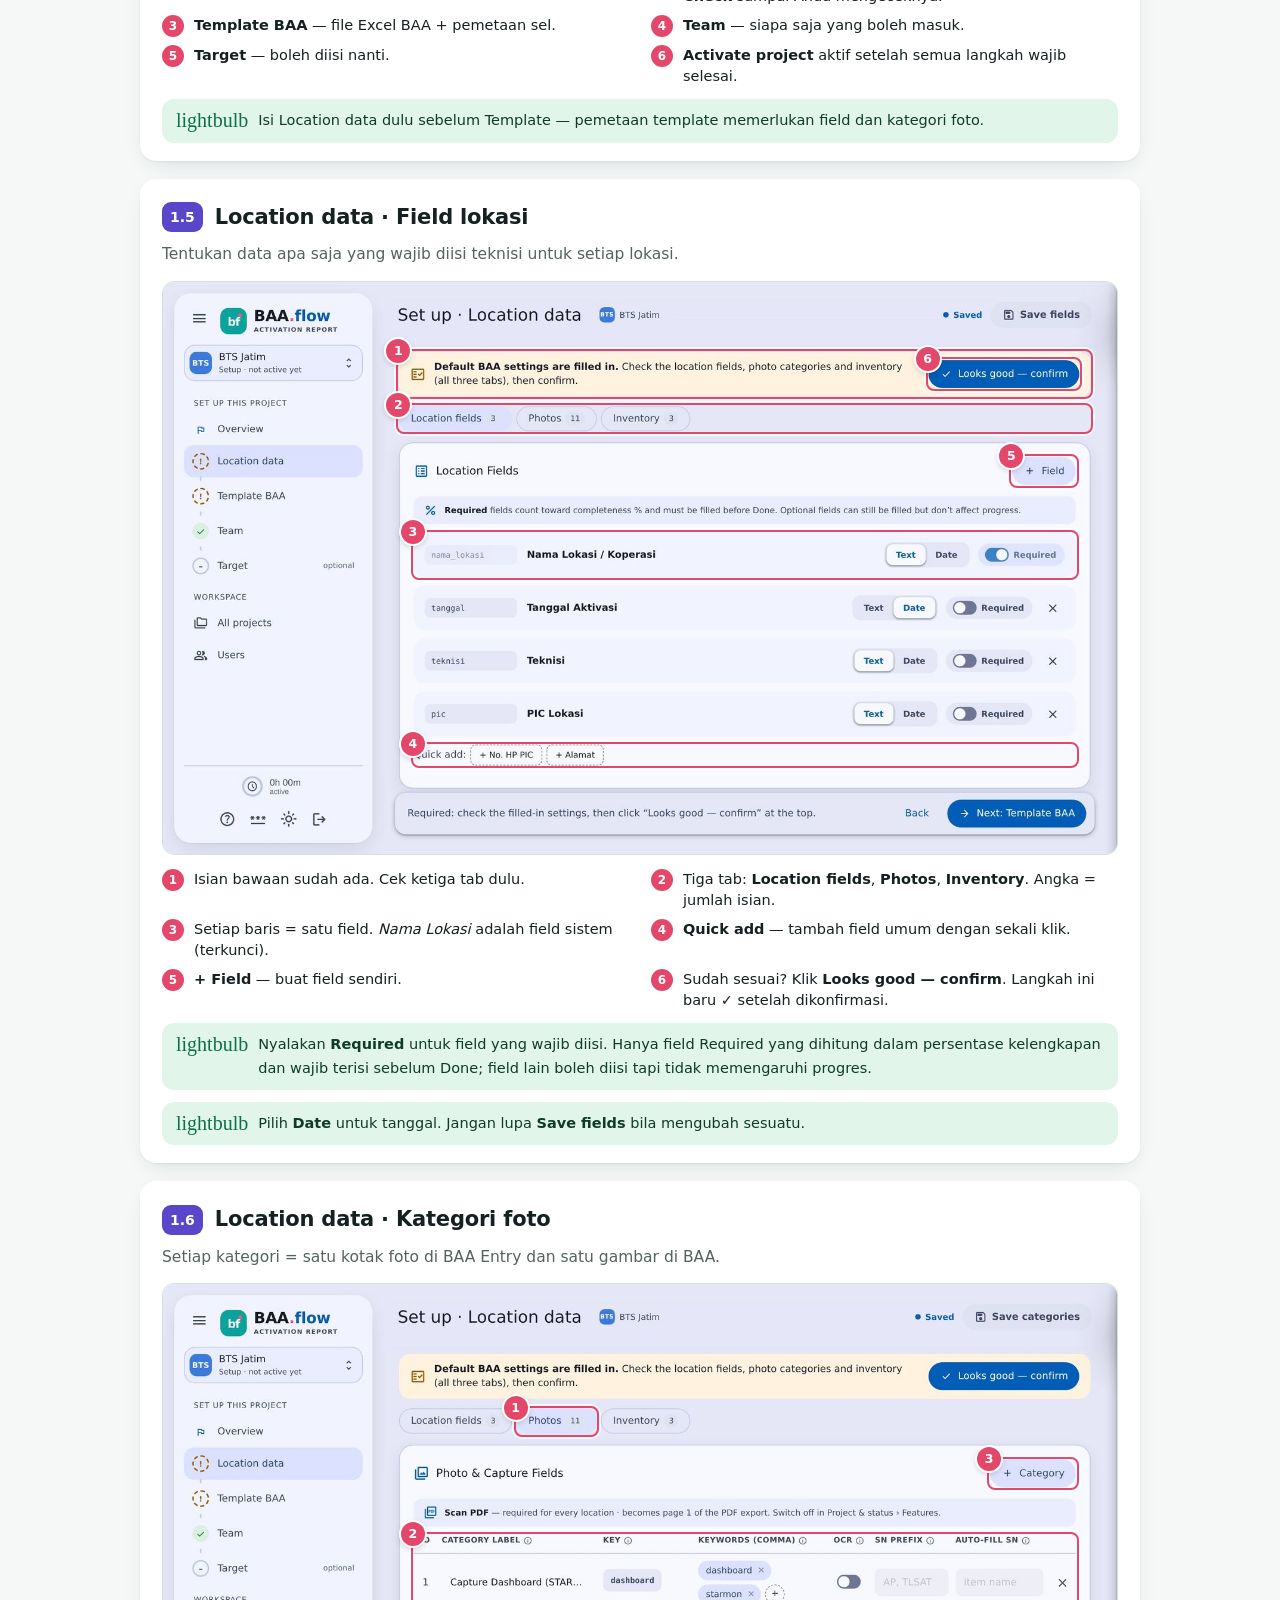
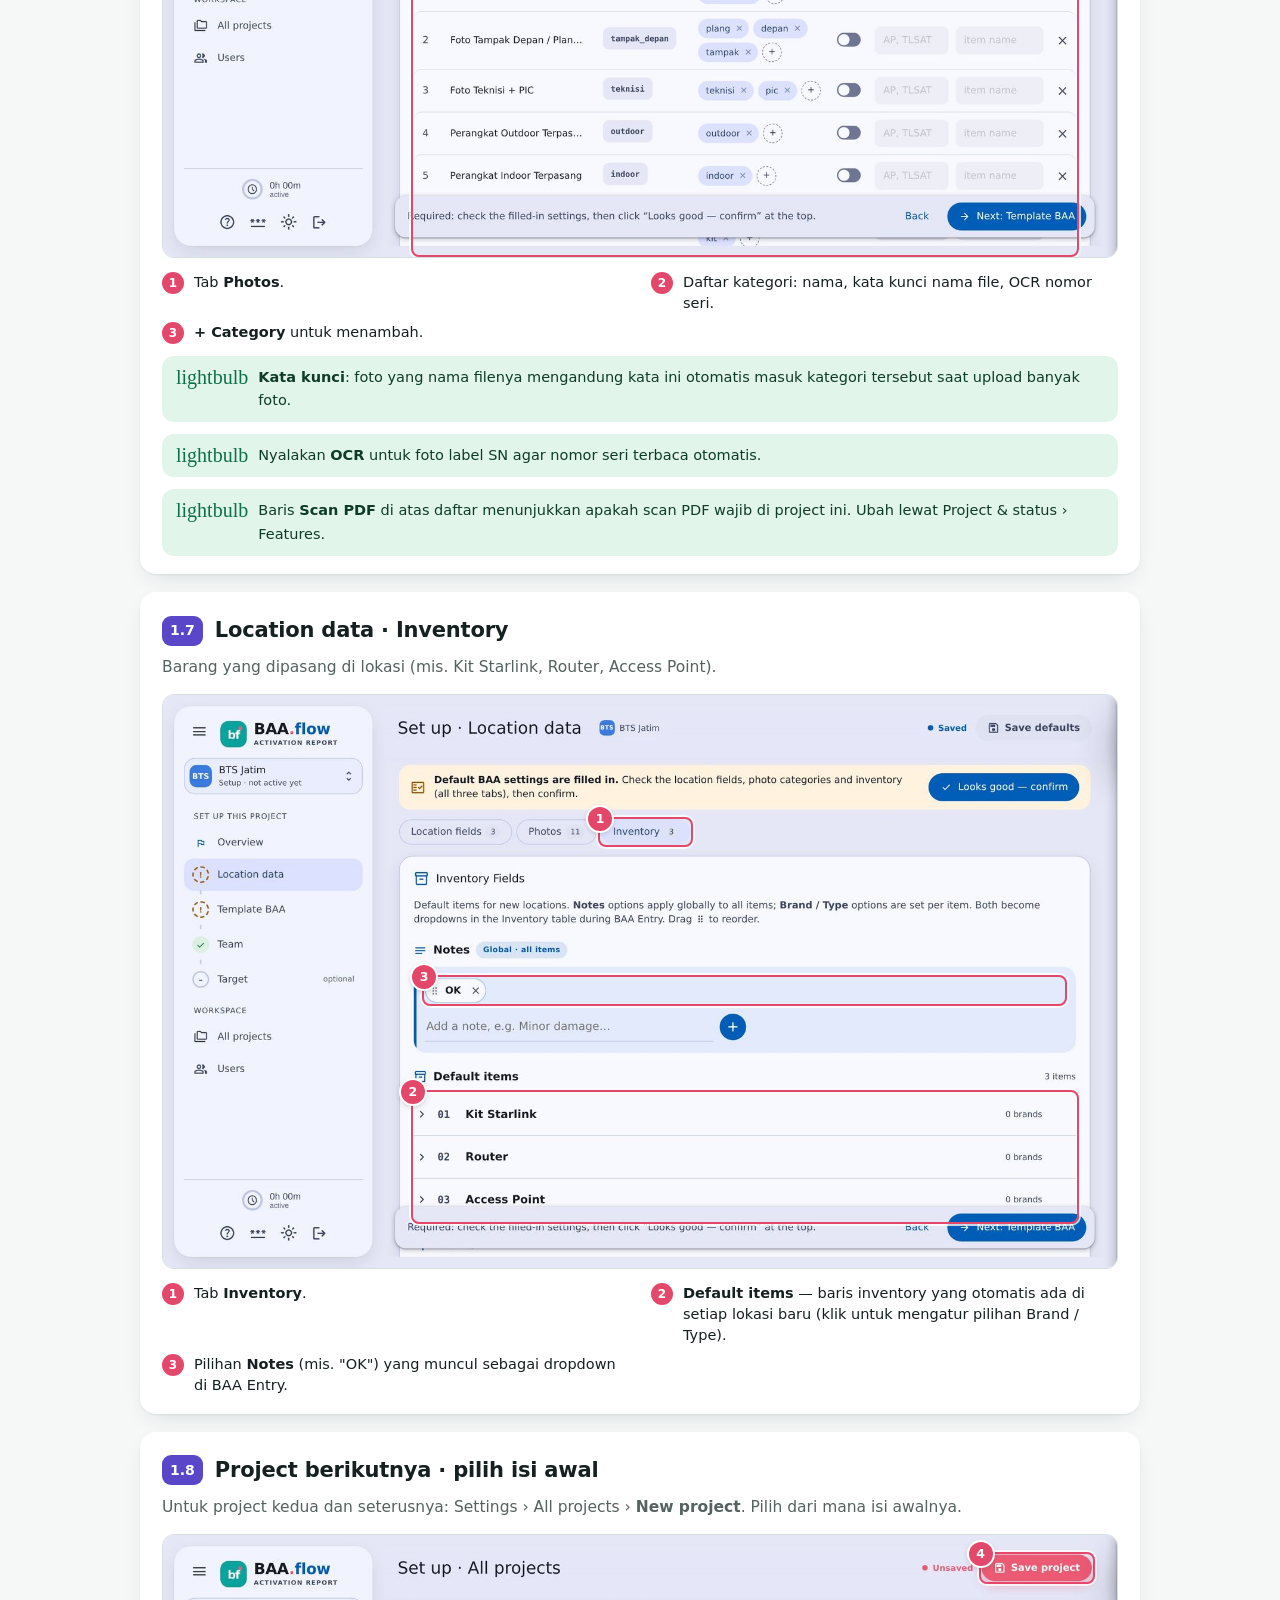
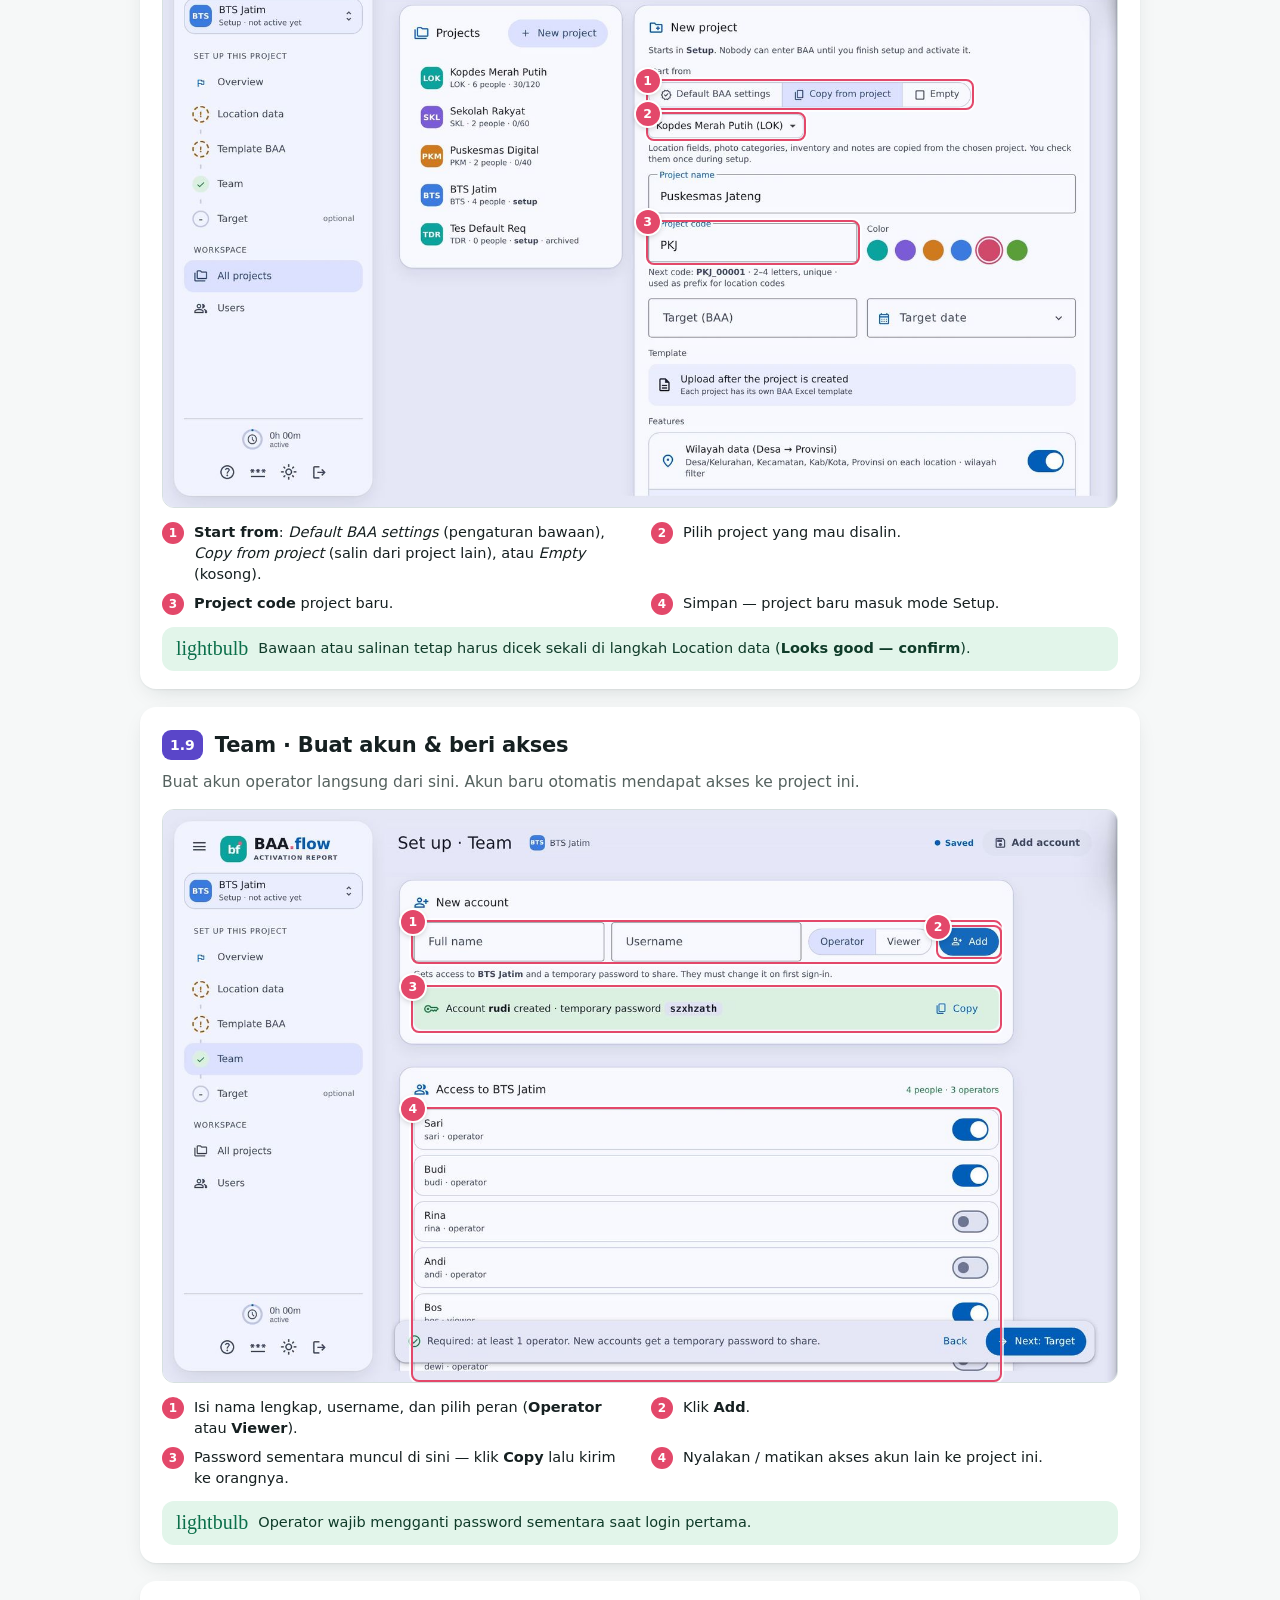
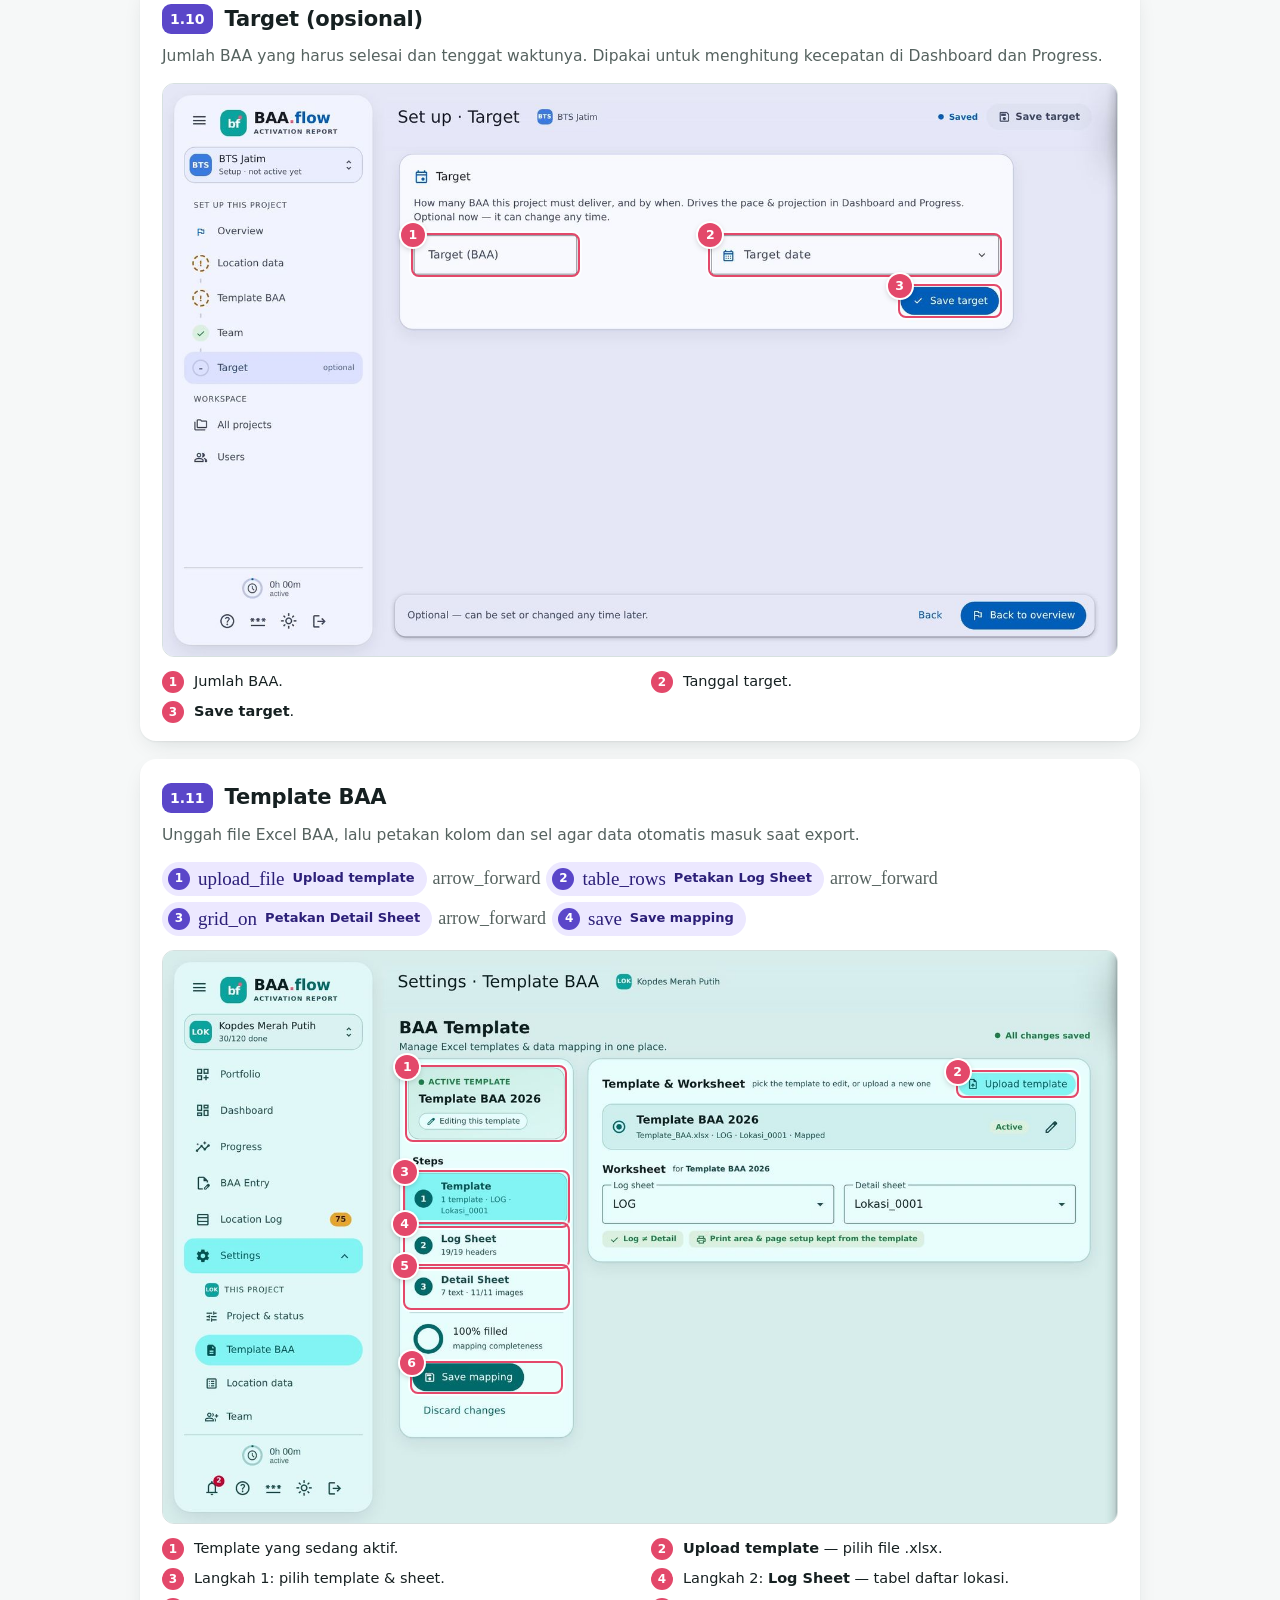
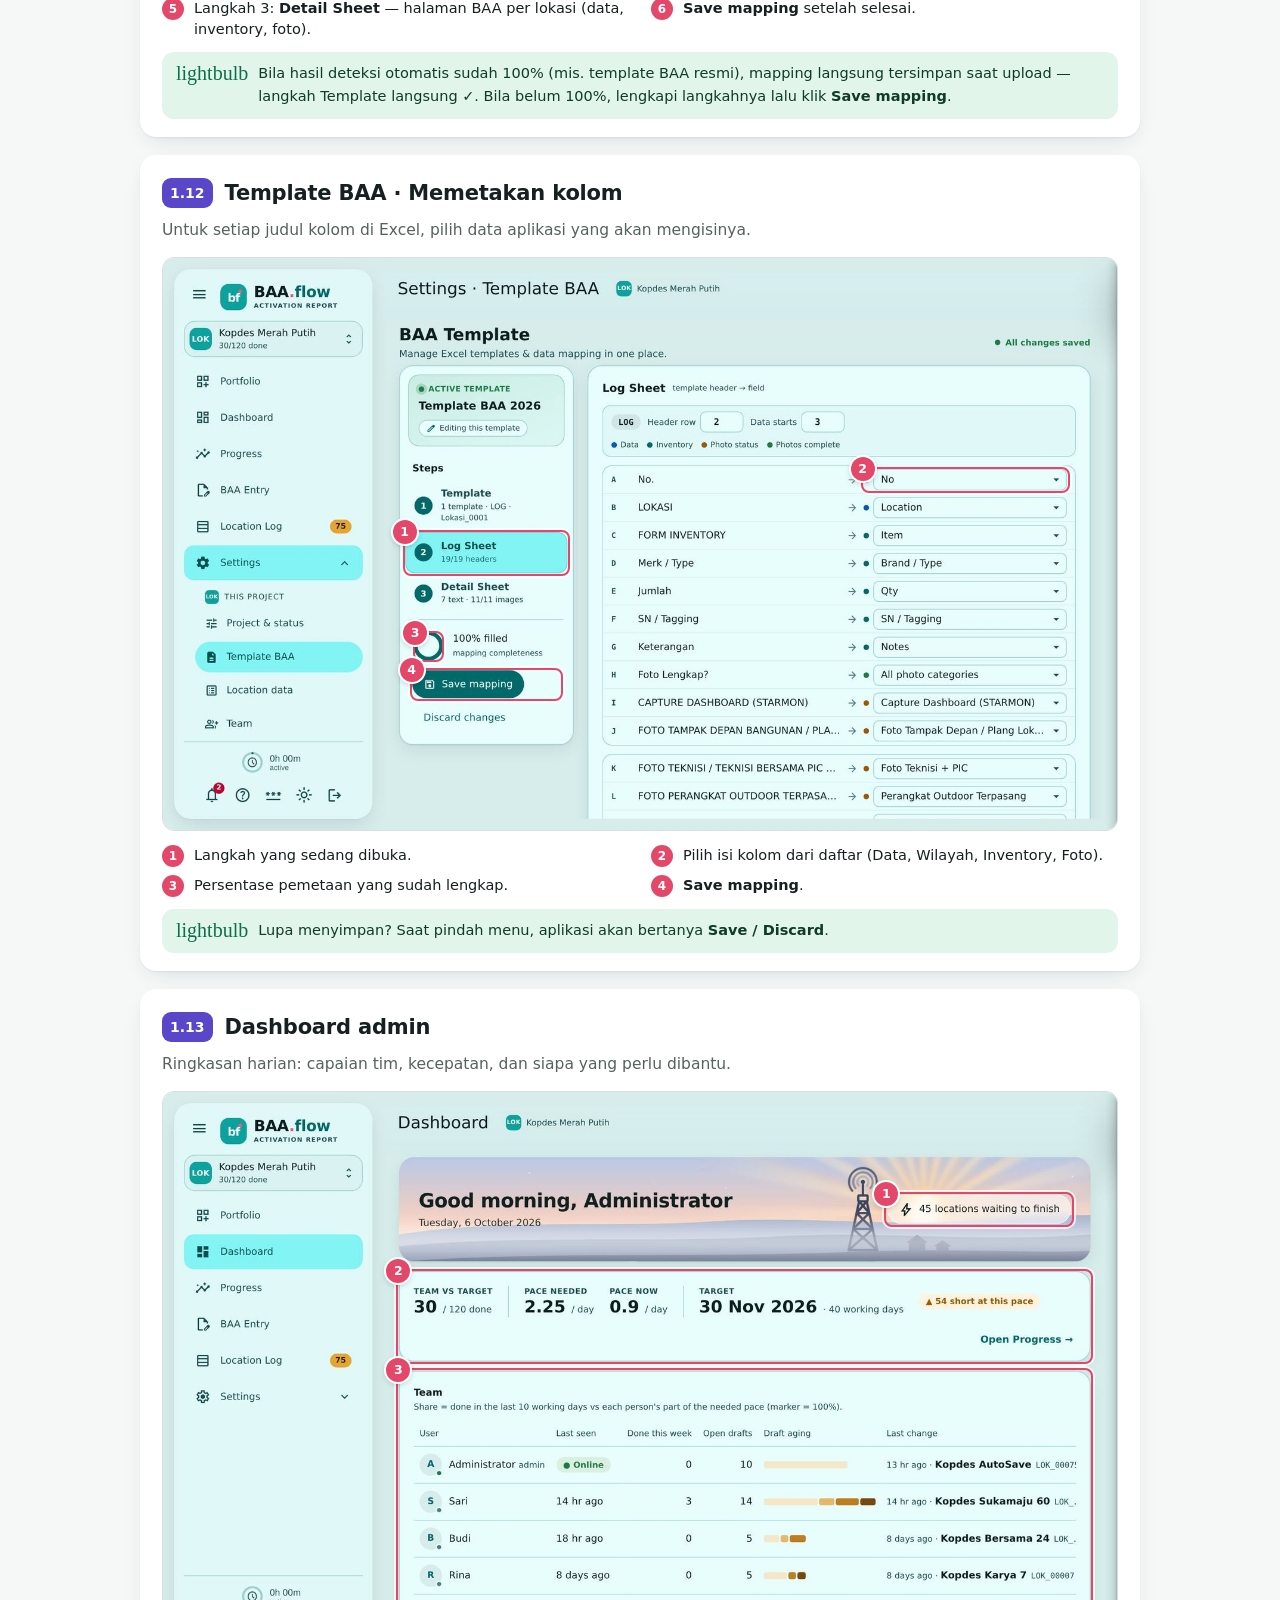
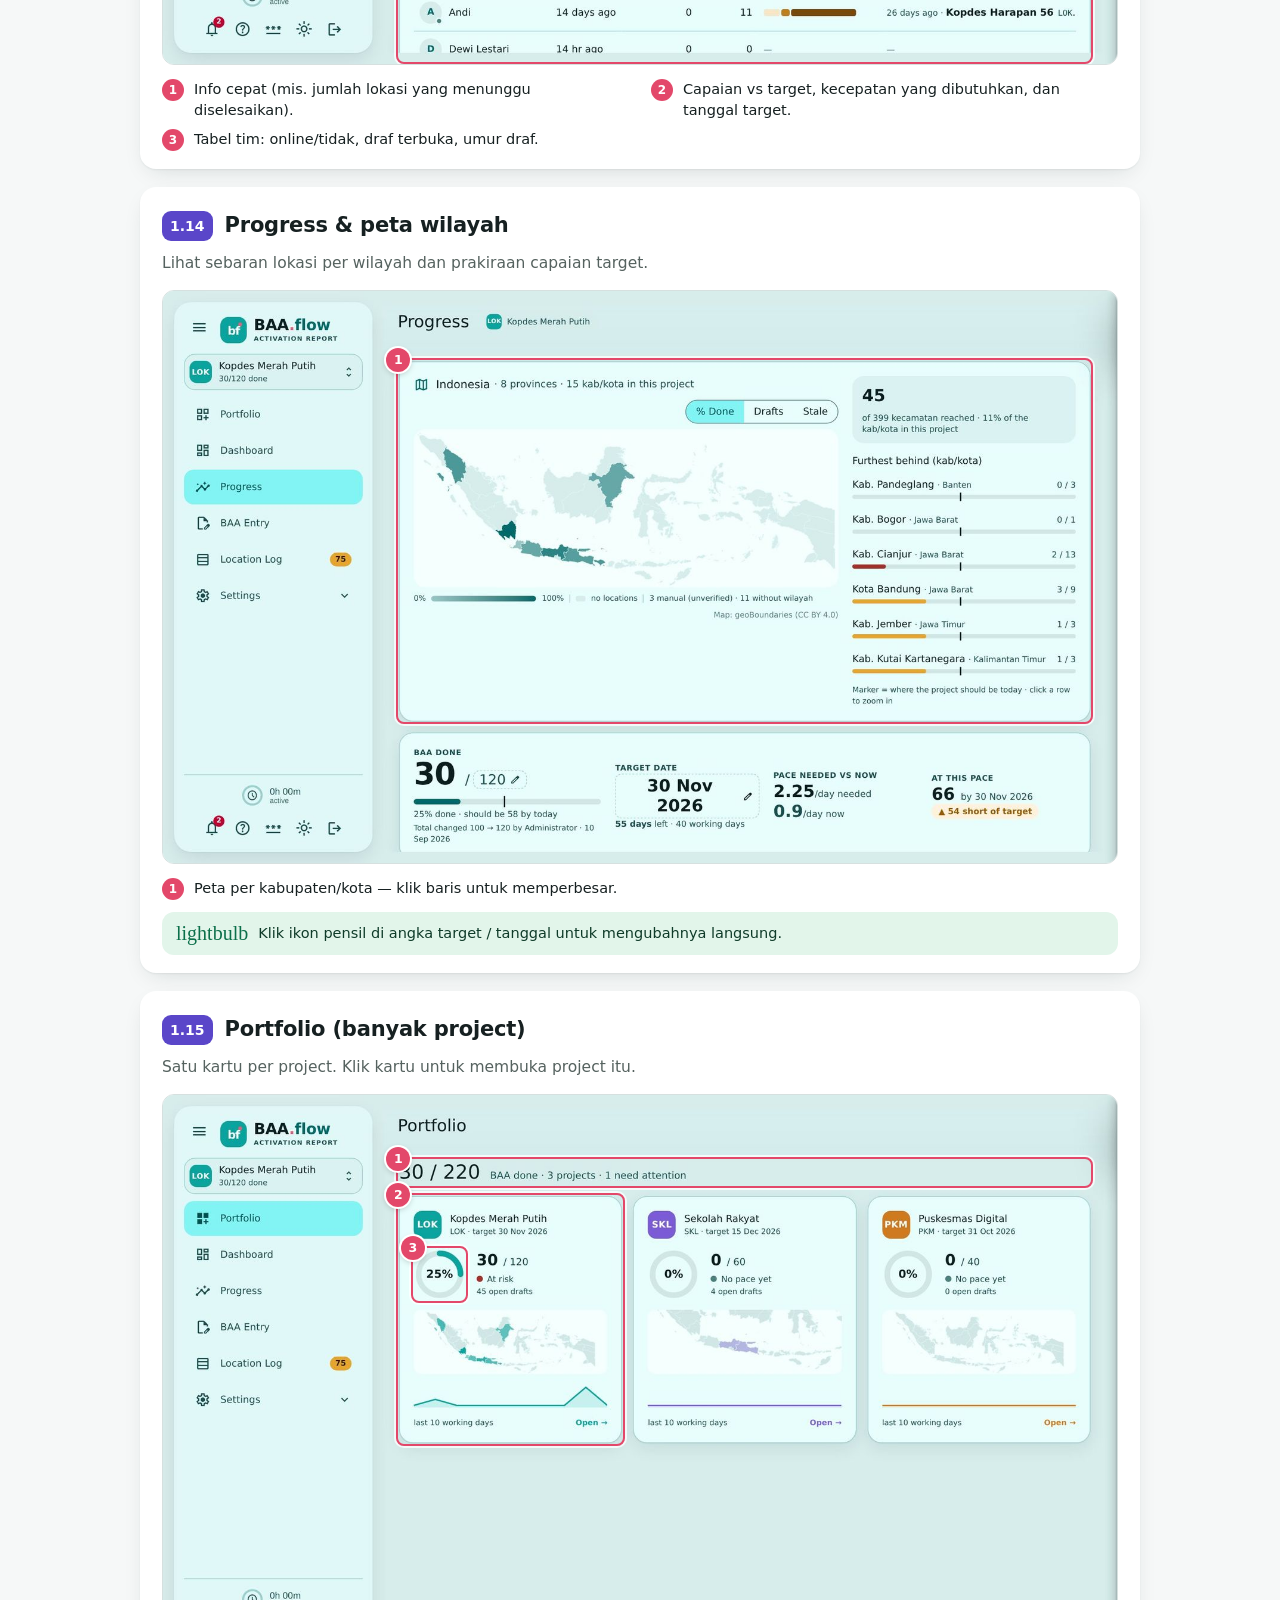
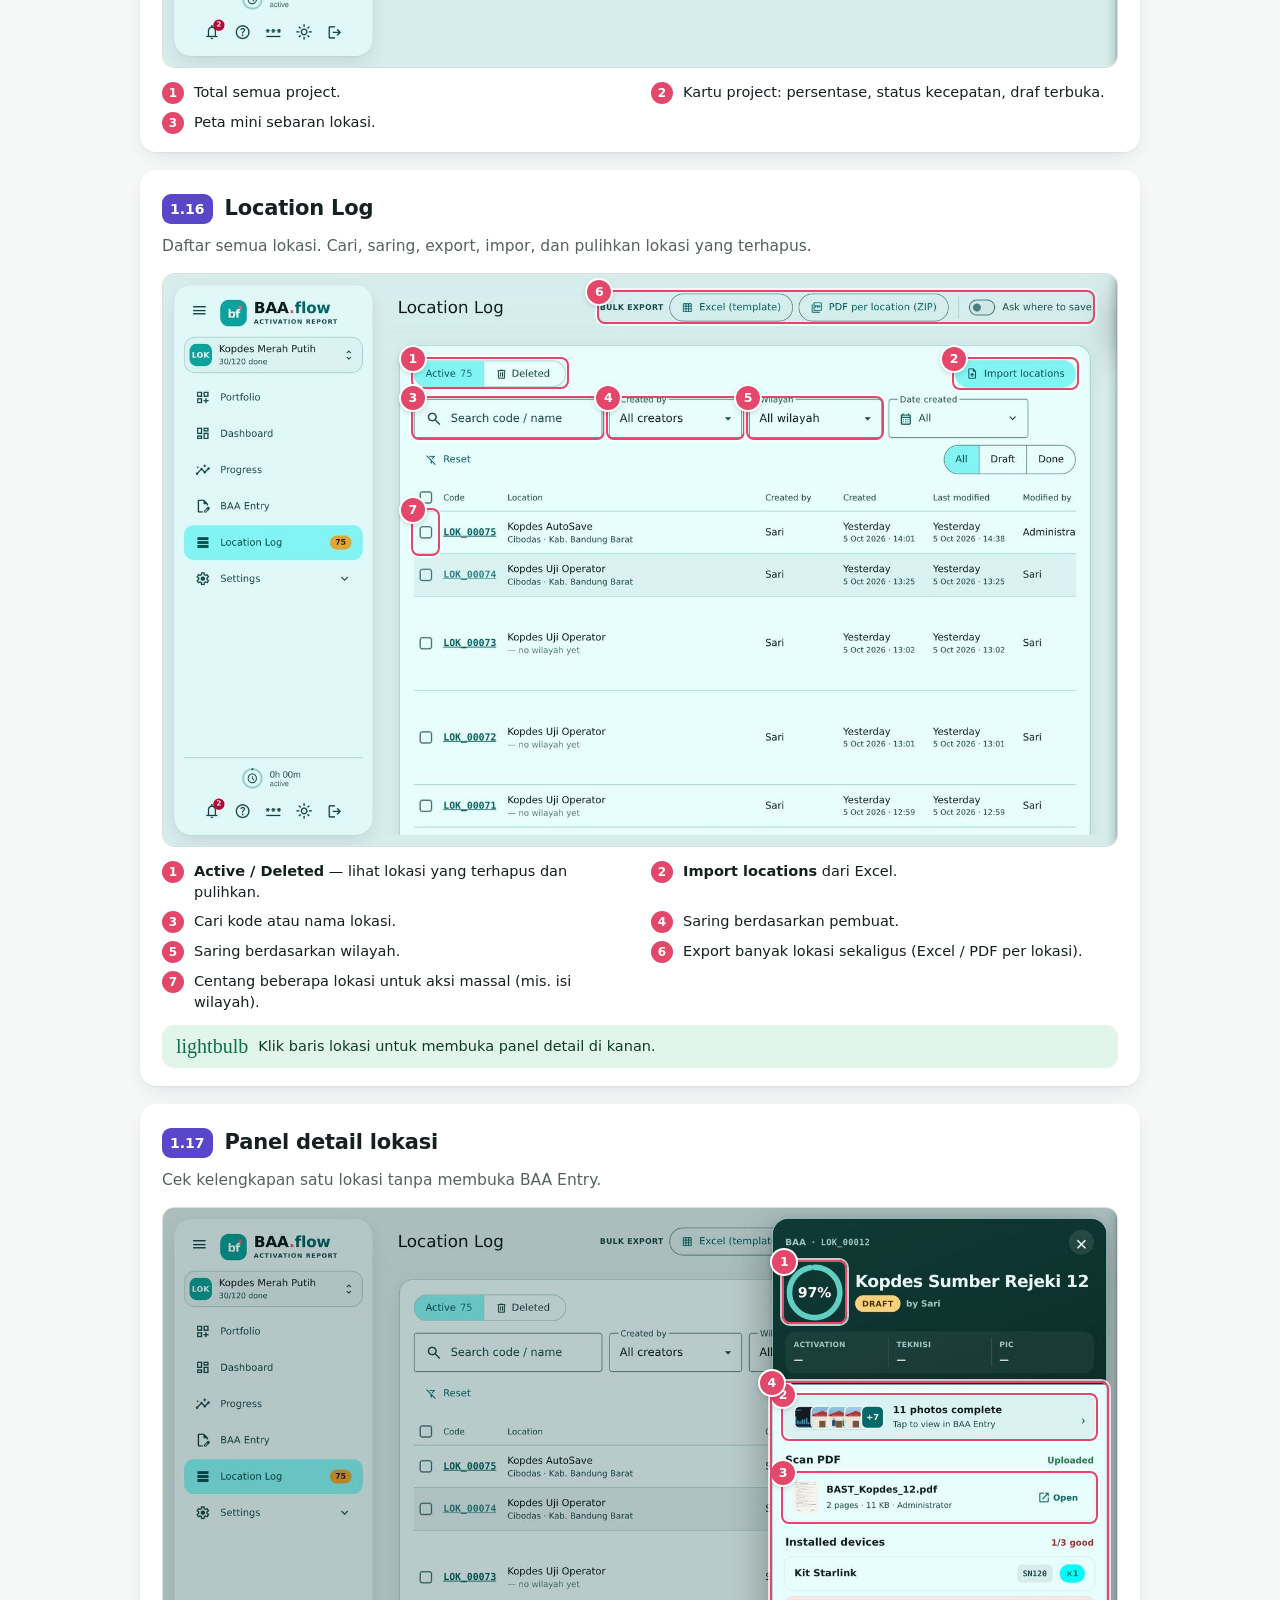
==== commit cd3e79fb: "Target date fields use app date picker, template preview with sample data, fix stuck mapping pane [s" ====
--- a/app/web/guide/index.html
+++ b/app/web/guide/index.html
@@ -132,7 +132,7 @@
         <p class="lead">Barang yang dipasang di lokasi (mis. Kit Starlink, Router, Access Point).</p><figure class="shot"><div class="frame"><img src="img/a_setup_inventory.jpg" width="1366" height="820" alt="Location data · Inventory" loading="lazy"><span class="mk" style="left:45.608%;top:21.220%;width:9.956%;height:5.366%"><b>1</b></span><span class="mk" style="left:25.988%;top:69.024%;width:69.985%;height:23.293%"><b>2</b></span><span class="mk" style="left:27.160%;top:48.902%;width:67.643%;height:5.366%"><b>3</b></span></div></figure><ol class="legend"><li><b class="ln">1</b><span>Tab <b>Inventory</b>.</span></li><li><b class="ln">2</b><span><b>Default items</b> — baris inventory yang otomatis ada di setiap lokasi baru (klik untuk mengatur pilihan Brand / Type).</span></li><li><b class="ln">3</b><span>Pilihan <b>Notes</b> (mis. &quot;OK&quot;) yang muncul sebagai dropdown di BAA Entry.</span></li></ol></article><article class="topic" id="a-newproject"><header><span class="tn">1.8</span><h3>Project berikutnya · pilih isi awal</h3></header>
         <p class="lead">Untuk project kedua dan seterusnya: Settings › All projects › <b>New project</b>. Pilih dari mana isi awalnya.</p><figure class="shot"><div class="frame"><img src="img/a_newproject.jpg" width="1366" height="820" alt="Project berikutnya · pilih isi awal" loading="lazy"><span class="mk" style="left:50.586%;top:25.244%;width:34.407%;height:5.366%"><b>1</b></span><span class="mk" style="left:50.586%;top:30.854%;width:16.837%;height:5.122%"><b>2</b></span><span class="mk" style="left:50.586%;top:49.878%;width:22.474%;height:7.805%"><b>3</b></span><span class="mk" style="left:85.505%;top:2.927%;width:12.152%;height:5.610%"><b>4</b></span></div></figure><ol class="legend"><li><b class="ln">1</b><span><b>Start from</b>: <i>Default BAA settings</i> (pengaturan bawaan), <i>Copy from project</i> (salin dari project lain), atau <i>Empty</i> (kosong).</span></li><li><b class="ln">2</b><span>Pilih project yang mau disalin.</span></li><li><b class="ln">3</b><span><b>Project code</b> project baru.</span></li><li><b class="ln">4</b><span>Simpan — project baru masuk mode Setup.</span></li></ol><div class="note tip"><span class="mi">lightbulb</span><p>Bawaan atau salinan tetap harus dicek sekali di langkah Location data (<b>Looks good — confirm</b>).</p></div></article><article class="topic" id="a-team"><header><span class="tn">1.9</span><h3>Team · Buat akun &amp; beri akses</h3></header>
         <p class="lead">Buat akun operator langsung dari sini. Akun baru otomatis mendapat akses ke project ini.</p><figure class="shot"><div class="frame"><img src="img/a_setup_team.jpg" width="1366" height="820" alt="Team · Buat akun &amp; beri akses" loading="lazy"><span class="mk" style="left:25.988%;top:19.146%;width:61.933%;height:7.805%"><b>1</b></span><span class="mk" style="left:81.040%;top:20.122%;width:6.881%;height:5.854%"><b>2</b></span><span class="mk" style="left:25.988%;top:30.610%;width:61.933%;height:8.293%"><b>3</b></span><span class="mk" style="left:25.988%;top:51.829%;width:61.933%;height:48.171%"><b>4</b></span></div></figure><ol class="legend"><li><b class="ln">1</b><span>Isi nama lengkap, username, dan pilih peran (<b>Operator</b> atau <b>Viewer</b>).</span></li><li><b class="ln">2</b><span>Klik <b>Add</b>.</span></li><li><b class="ln">3</b><span>Password sementara muncul di sini — klik <b>Copy</b> lalu kirim ke orangnya.</span></li><li><b class="ln">4</b><span>Nyalakan / matikan akses akun lain ke project ini.</span></li></ol><div class="note tip"><span class="mi">lightbulb</span><p>Operator wajib mengganti password sementara saat login pertama.</p></div></article><article class="topic" id="a-target"><header><span class="tn">1.10</span><h3>Target (opsional)</h3></header>
-        <p class="lead">Jumlah BAA yang harus selesai dan tenggat waktunya. Dipakai untuk menghitung kecepatan di Dashboard dan Progress.</p><figure class="shot"><div class="frame"><img src="img/a_setup_target.jpg" width="1366" height="820" alt="Target (opsional)" loading="lazy"><span class="mk" style="left:25.988%;top:25.976%;width:17.716%;height:7.805%"><b>1</b></span><span class="mk" style="left:57.174%;top:25.976%;width:15.959%;height:7.805%"><b>2</b></span><span class="mk" style="left:77.013%;top:35.000%;width:10.908%;height:5.854%"><b>3</b></span></div></figure><ol class="legend"><li><b class="ln">1</b><span>Jumlah BAA.</span></li><li><b class="ln">2</b><span>Tanggal target.</span></li><li><b class="ln">3</b><span><b>Save target</b>.</span></li></ol></article><article class="topic" id="a-template"><header><span class="tn">1.11</span><h3>Template BAA</h3></header>
+        <p class="lead">Jumlah BAA yang harus selesai dan tenggat waktunya. Dipakai untuk menghitung kecepatan di Dashboard dan Progress.</p><figure class="shot"><div class="frame"><img src="img/a_setup_target.jpg" width="1366" height="820" alt="Target (opsional)" loading="lazy"><span class="mk" style="left:25.988%;top:25.976%;width:17.716%;height:7.805%"><b>1</b></span><span class="mk" style="left:57.174%;top:25.976%;width:30.747%;height:7.805%"><b>2</b></span><span class="mk" style="left:77.013%;top:35.000%;width:10.908%;height:5.854%"><b>3</b></span></div></figure><ol class="legend"><li><b class="ln">1</b><span>Jumlah BAA.</span></li><li><b class="ln">2</b><span>Tanggal target.</span></li><li><b class="ln">3</b><span><b>Save target</b>.</span></li></ol></article><article class="topic" id="a-template"><header><span class="tn">1.11</span><h3>Template BAA</h3></header>
         <p class="lead">Unggah file Excel BAA, lalu petakan kolom dan sel agar data otomatis masuk saat export.</p><div class="flow sm"><span class="fl-st"><span class="fl-n">1</span><span class="mi">upload_file</span><span class="fl-t">Upload template</span></span><span class="fl-ar" aria-hidden="true"><span class="mi">arrow_forward</span></span><span class="fl-st"><span class="fl-n">2</span><span class="mi">table_rows</span><span class="fl-t">Petakan Log Sheet</span></span><span class="fl-ar" aria-hidden="true"><span class="mi">arrow_forward</span></span><span class="fl-st"><span class="fl-n">3</span><span class="mi">grid_on</span><span class="fl-t">Petakan Detail Sheet</span></span><span class="fl-ar" aria-hidden="true"><span class="mi">arrow_forward</span></span><span class="fl-st"><span class="fl-n">4</span><span class="mi">save</span><span class="fl-t">Save mapping</span></span></div><figure class="shot"><div class="frame"><img src="img/a_template.jpg" width="1366" height="820" alt="Template BAA" loading="lazy"><span class="mk" style="left:25.403%;top:19.878%;width:16.984%;height:13.537%"><b>1</b></span><span class="mk" style="left:83.089%;top:20.854%;width:12.884%;height:4.878%"><b>2</b></span><span class="mk" style="left:25.110%;top:38.293%;width:17.570%;height:10.122%"><b>3</b></span><span class="mk" style="left:25.110%;top:47.439%;width:17.570%;height:8.171%"><b>4</b></span><span class="mk" style="left:25.110%;top:54.634%;width:17.570%;height:8.171%"><b>5</b></span><span class="mk" style="left:25.842%;top:71.585%;width:16.105%;height:5.854%"><b>6</b></span></div></figure><ol class="legend"><li><b class="ln">1</b><span>Template yang sedang aktif.</span></li><li><b class="ln">2</b><span><b>Upload template</b> — pilih file .xlsx.</span></li><li><b class="ln">3</b><span>Langkah 1: pilih template &amp; sheet.</span></li><li><b class="ln">4</b><span>Langkah 2: <b>Log Sheet</b> — tabel daftar lokasi.</span></li><li><b class="ln">5</b><span>Langkah 3: <b>Detail Sheet</b> — halaman BAA per lokasi (data, inventory, foto).</span></li><li><b class="ln">6</b><span><b>Save mapping</b> setelah selesai.</span></li></ol><div class="note tip"><span class="mi">lightbulb</span><p>Bila hasil deteksi otomatis sudah 100% (mis. template BAA resmi), mapping langsung tersimpan saat upload — langkah Template langsung ✓. Bila belum 100%, lengkapi langkahnya lalu klik <b>Save mapping</b>.</p></div></article><article class="topic" id="a-template-map"><header><span class="tn">1.12</span><h3>Template BAA · Memetakan kolom</h3></header>
         <p class="lead">Untuk setiap judul kolom di Excel, pilih data aplikasi yang akan mengisinya.</p><figure class="shot"><div class="frame"><img src="img/a_template_map.jpg" width="1366" height="820" alt="Template BAA · Memetakan kolom" loading="lazy"><span class="mk" style="left:25.110%;top:47.439%;width:17.570%;height:8.171%"><b>1</b></span><span class="mk" style="left:73.133%;top:36.463%;width:21.889%;height:4.634%"><b>2</b></span><span class="mk" style="left:26.208%;top:65.122%;width:3.294%;height:5.488%"><b>3</b></span><span class="mk" style="left:25.842%;top:71.585%;width:16.105%;height:5.854%"><b>4</b></span></div></figure><ol class="legend"><li><b class="ln">1</b><span>Langkah yang sedang dibuka.</span></li><li><b class="ln">2</b><span>Pilih isi kolom dari daftar (Data, Wilayah, Inventory, Foto).</span></li><li><b class="ln">3</b><span>Persentase pemetaan yang sudah lengkap.</span></li><li><b class="ln">4</b><span><b>Save mapping</b>.</span></li></ol><div class="note tip"><span class="mi">lightbulb</span><p>Lupa menyimpan? Saat pindah menu, aplikasi akan bertanya <b>Save / Discard</b>.</p></div></article><article class="topic" id="a-dash"><header><span class="tn">1.13</span><h3>Dashboard admin</h3></header>
         <p class="lead">Ringkasan harian: capaian tim, kecepatan, dan siapa yang perlu dibantu.</p><figure class="shot"><div class="frame"><img src="img/a_dash.jpg" width="1366" height="820" alt="Dashboard admin" loading="lazy"><span class="mk" style="left:75.622%;top:17.439%;width:19.839%;height:6.098%"><b>1</b></span><span class="mk" style="left:24.451%;top:30.854%;width:73.060%;height:16.707%"><b>2</b></span><span class="mk" style="left:24.451%;top:48.293%;width:73.060%;height:51.707%"><b>3</b></span></div></figure><ol class="legend"><li><b class="ln">1</b><span>Info cepat (mis. jumlah lokasi yang menunggu diselesaikan).</span></li><li><b class="ln">2</b><span>Capaian vs target, kecepatan yang dibutuhkan, dan tanggal target.</span></li><li><b class="ln">3</b><span>Tabel tim: online/tidak, draf terbuka, umur draf.</span></li></ol></article><article class="topic" id="a-progress"><header><span class="tn">1.14</span><h3>Progress &amp; peta wilayah</h3></header>
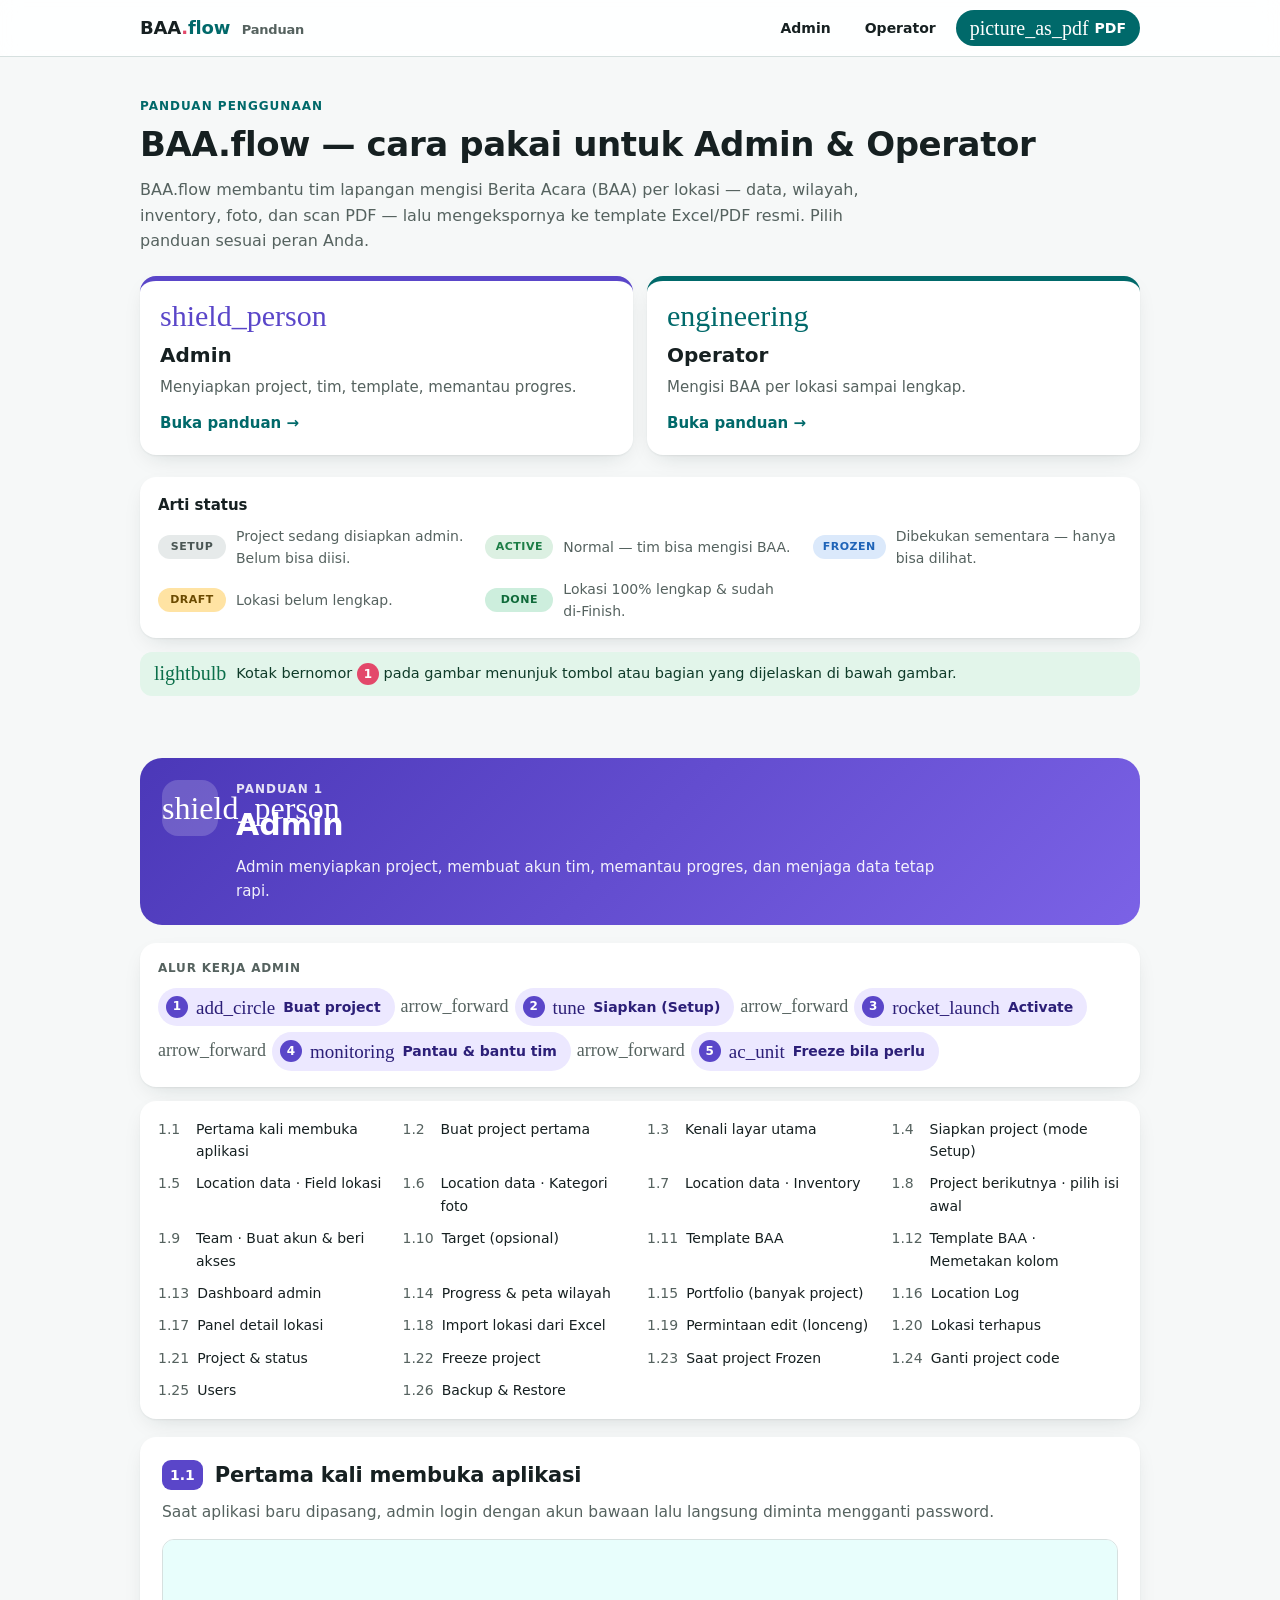
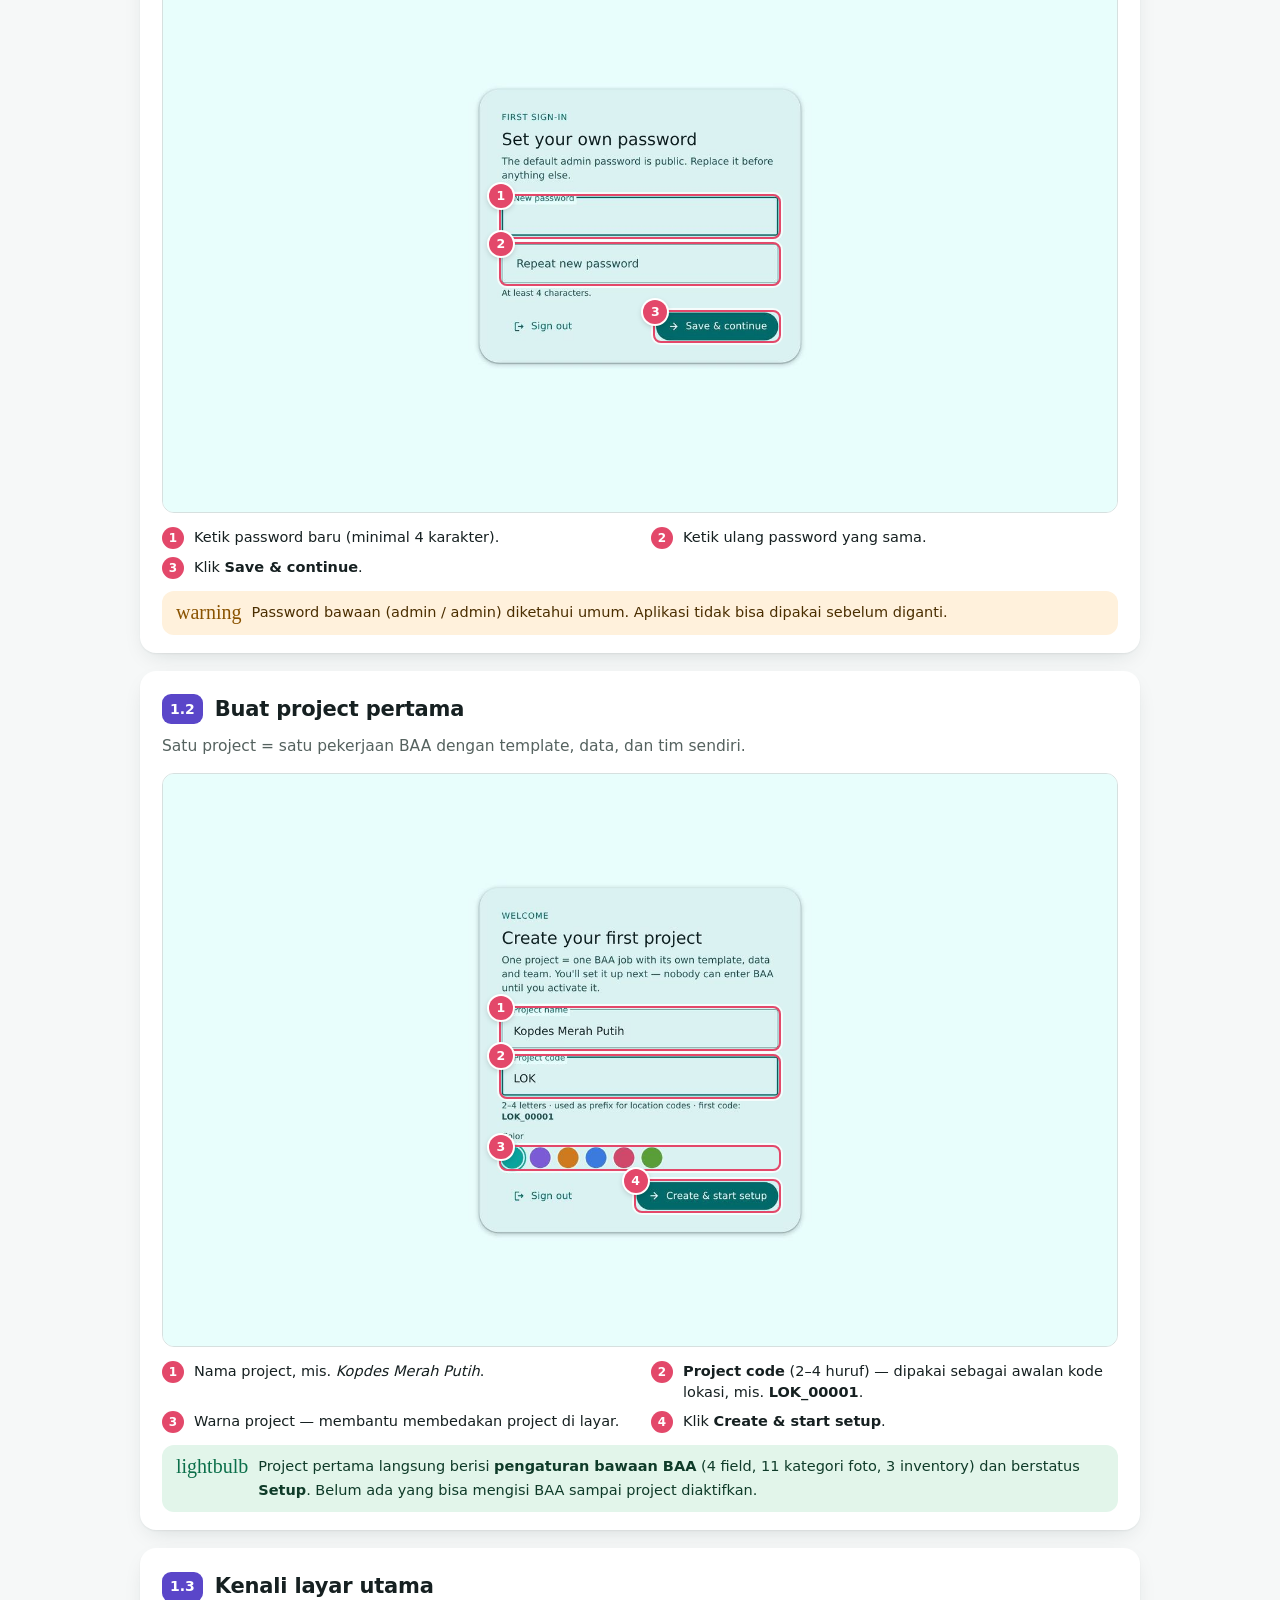
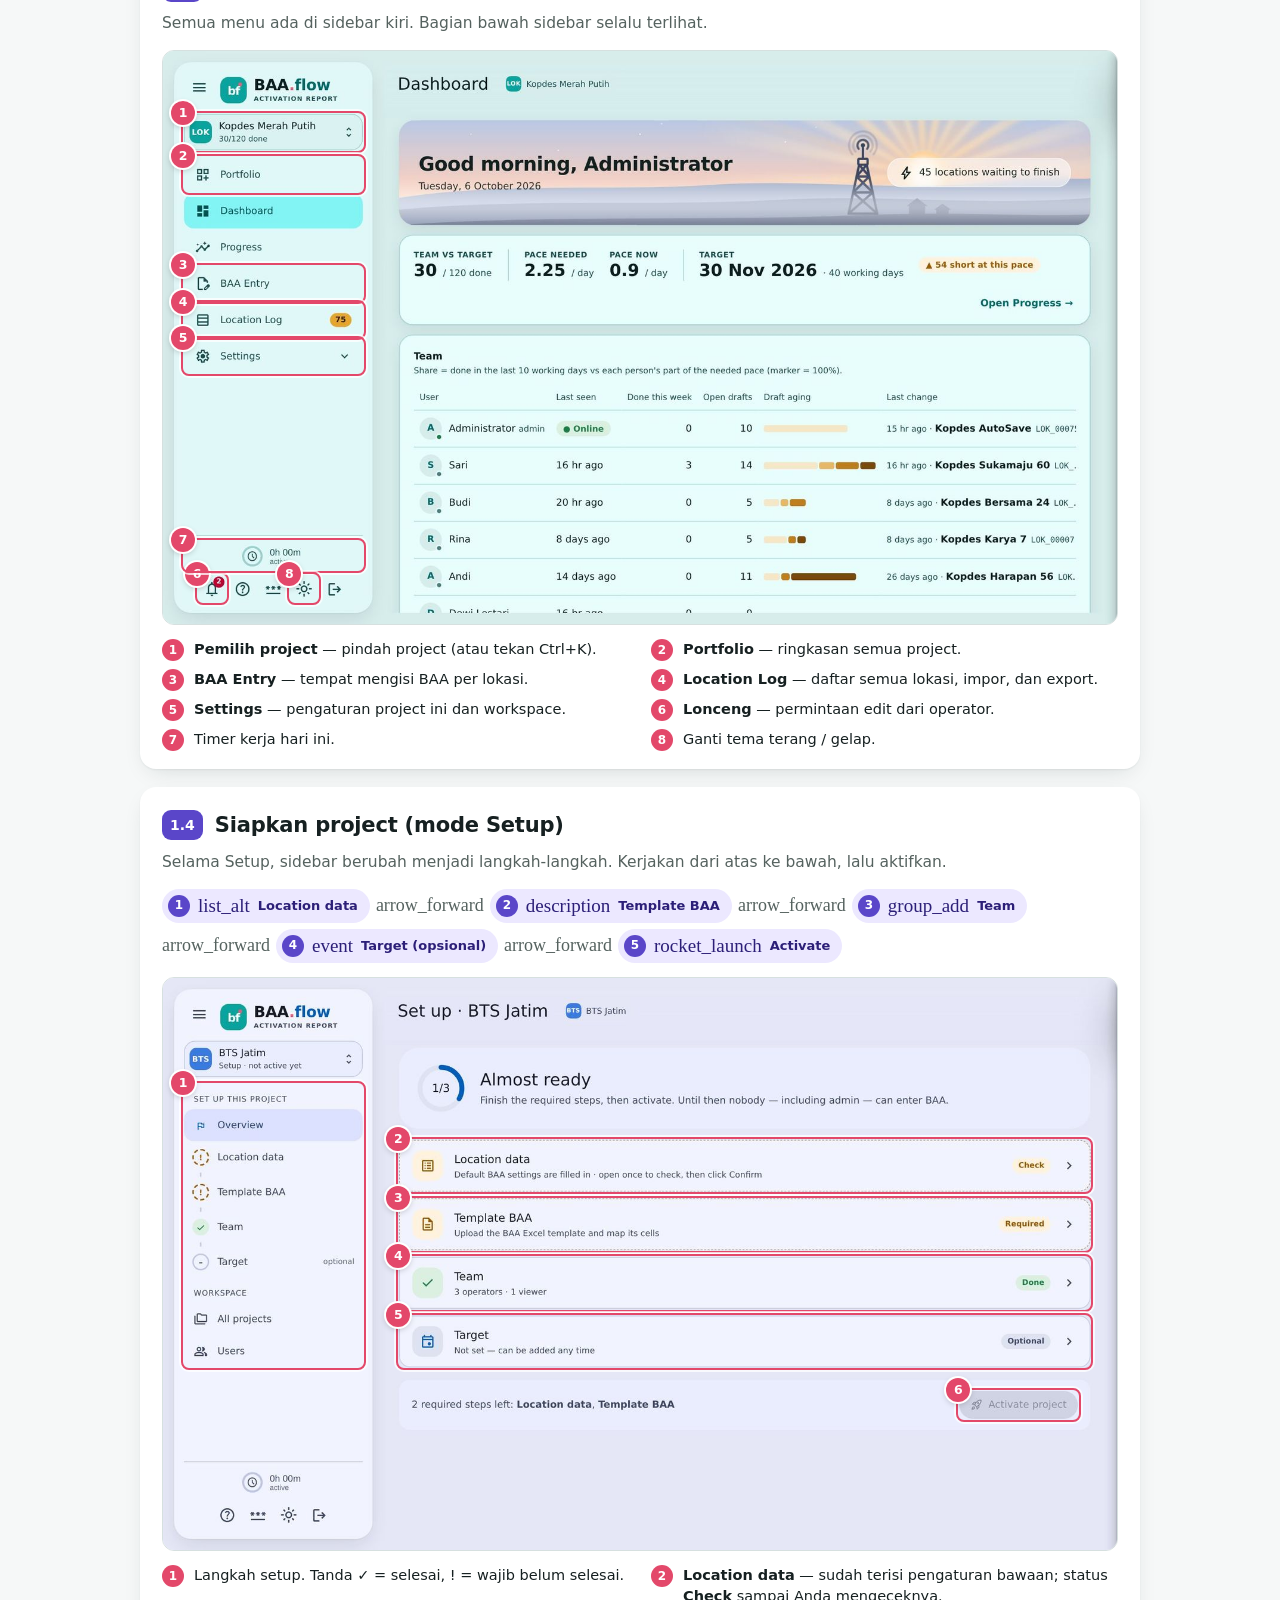
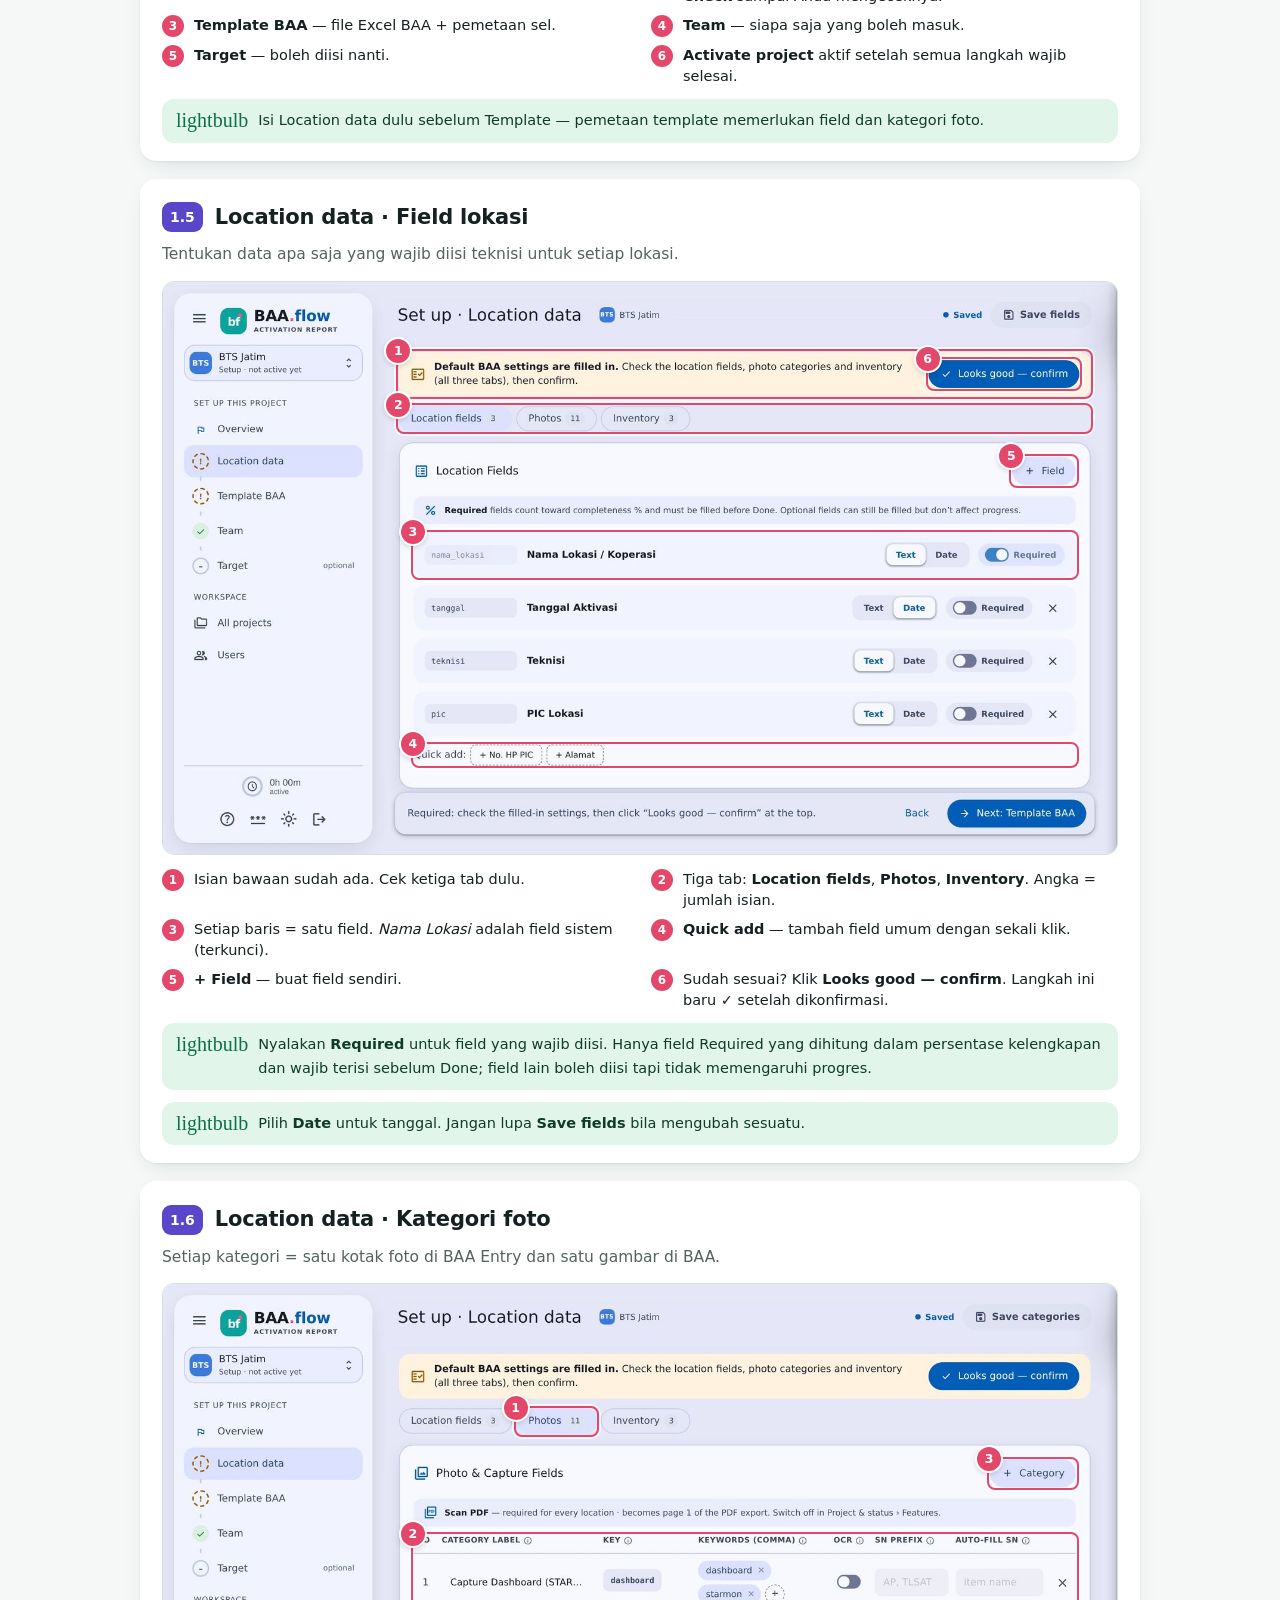
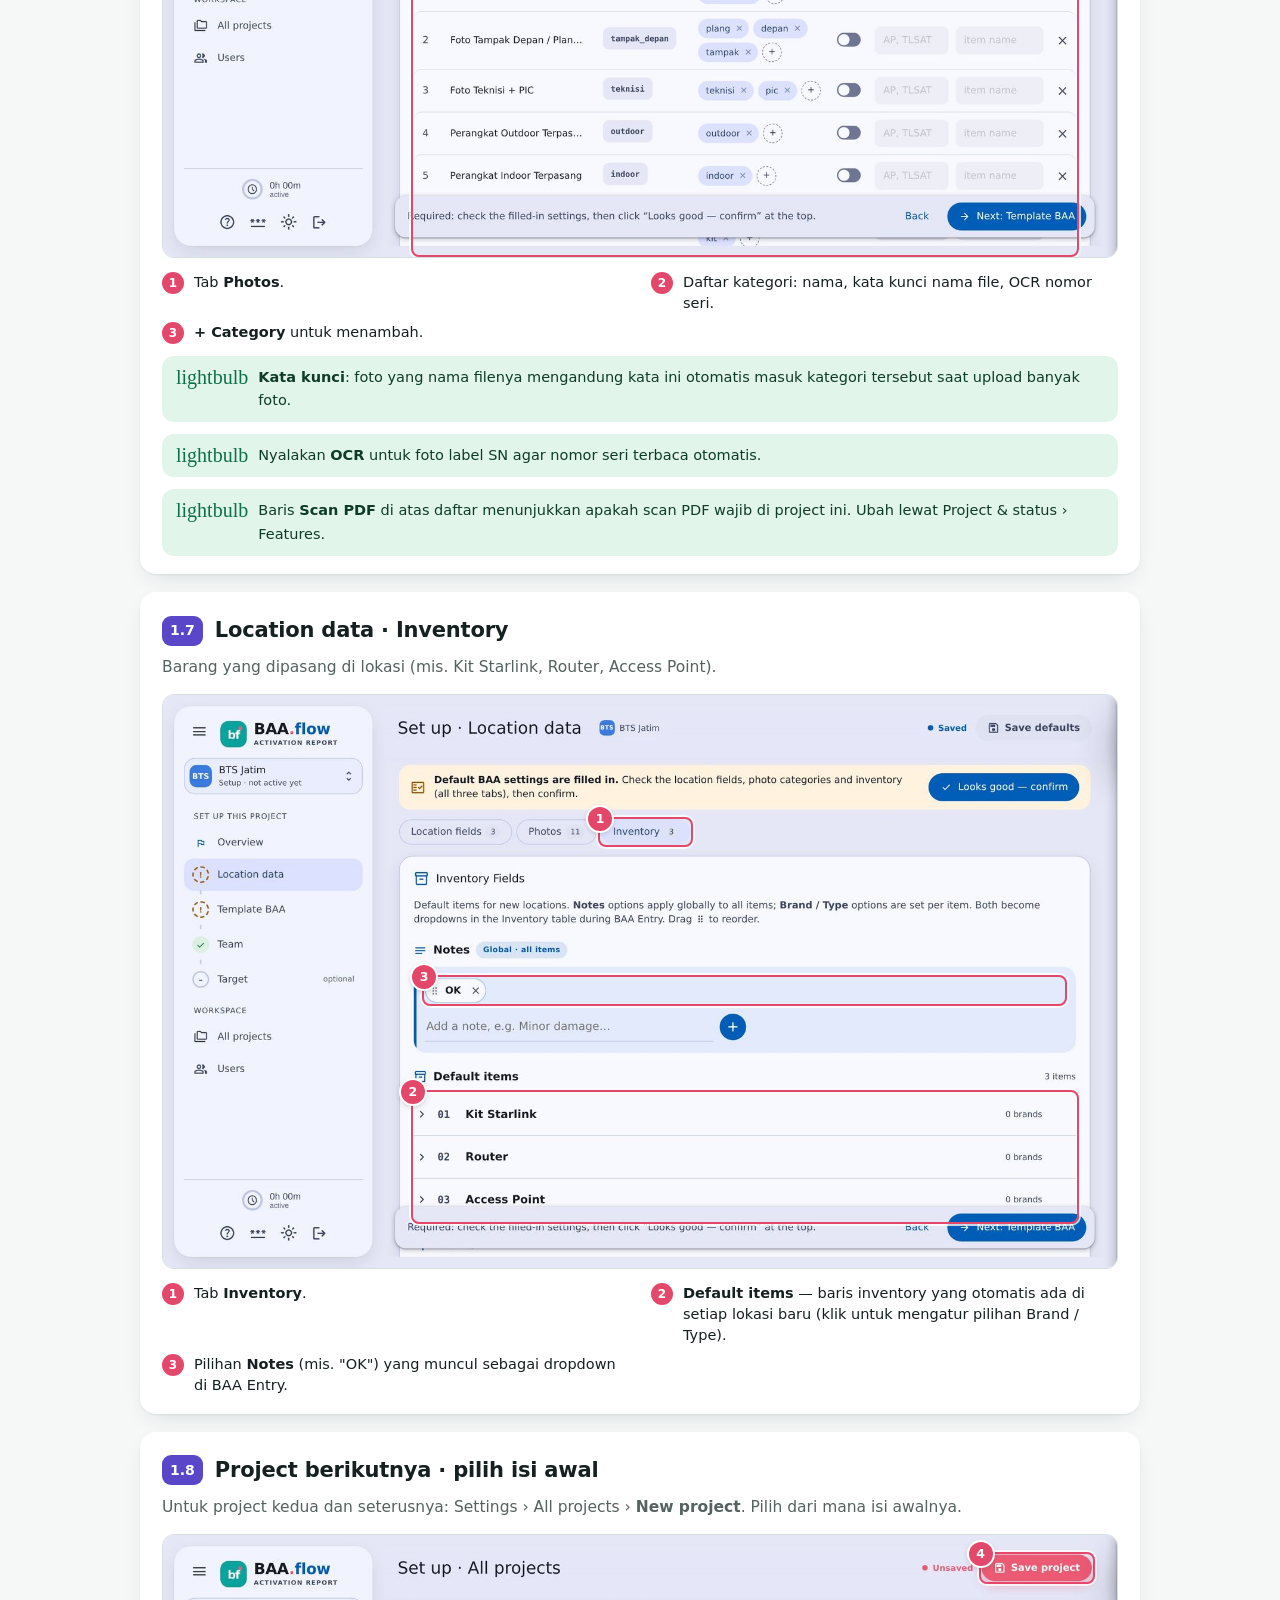
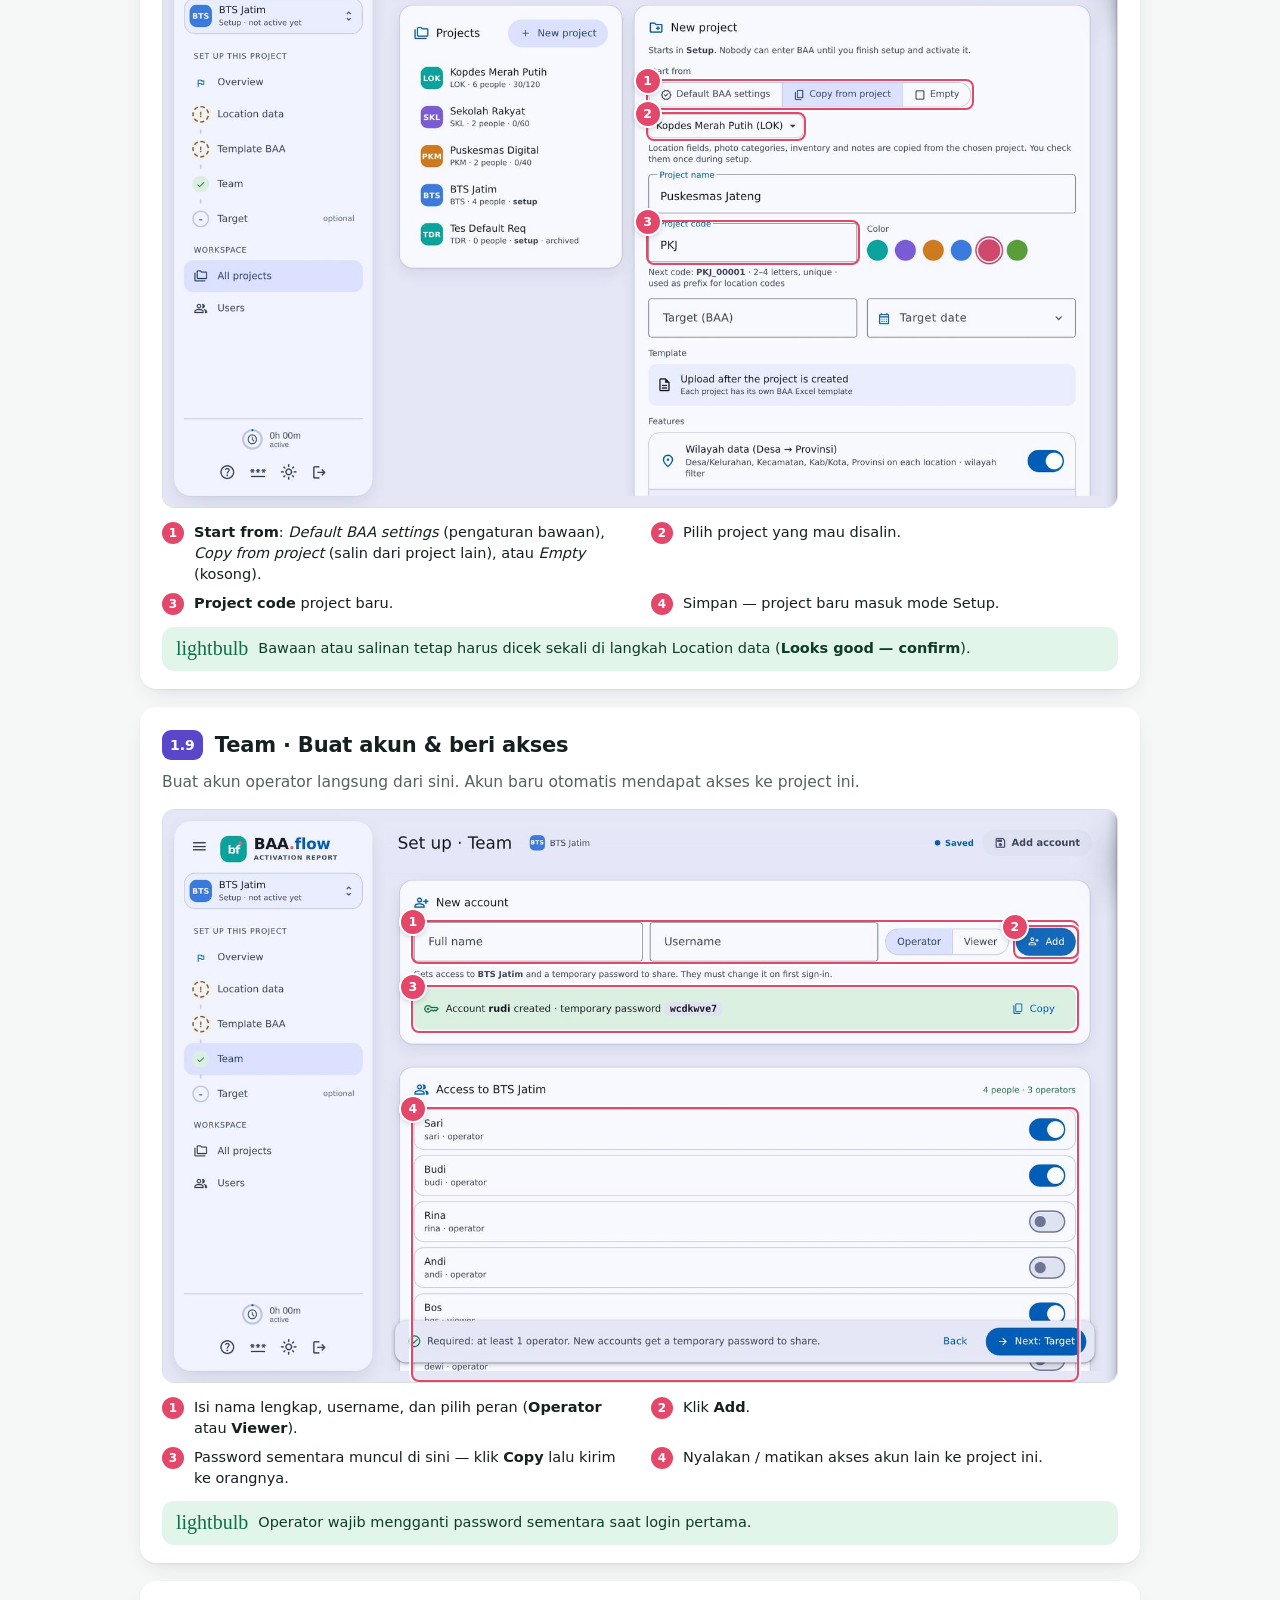
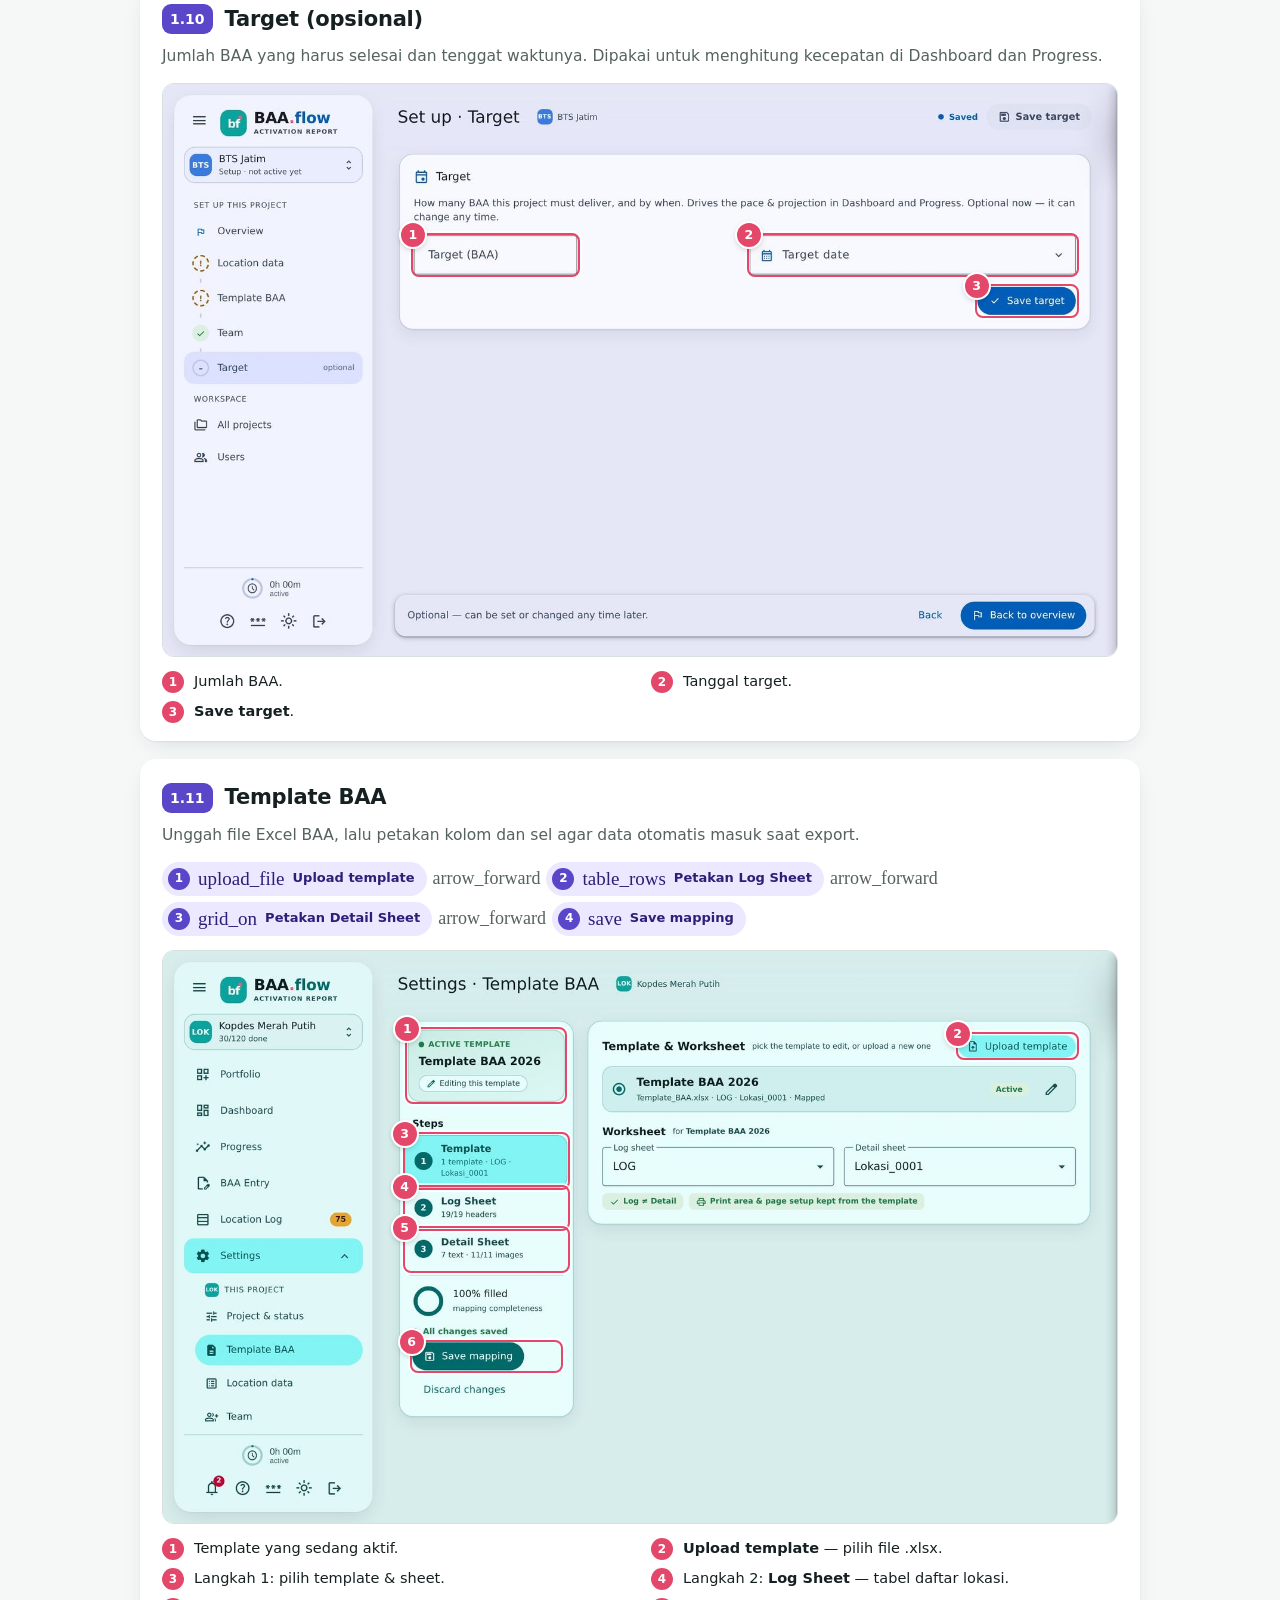
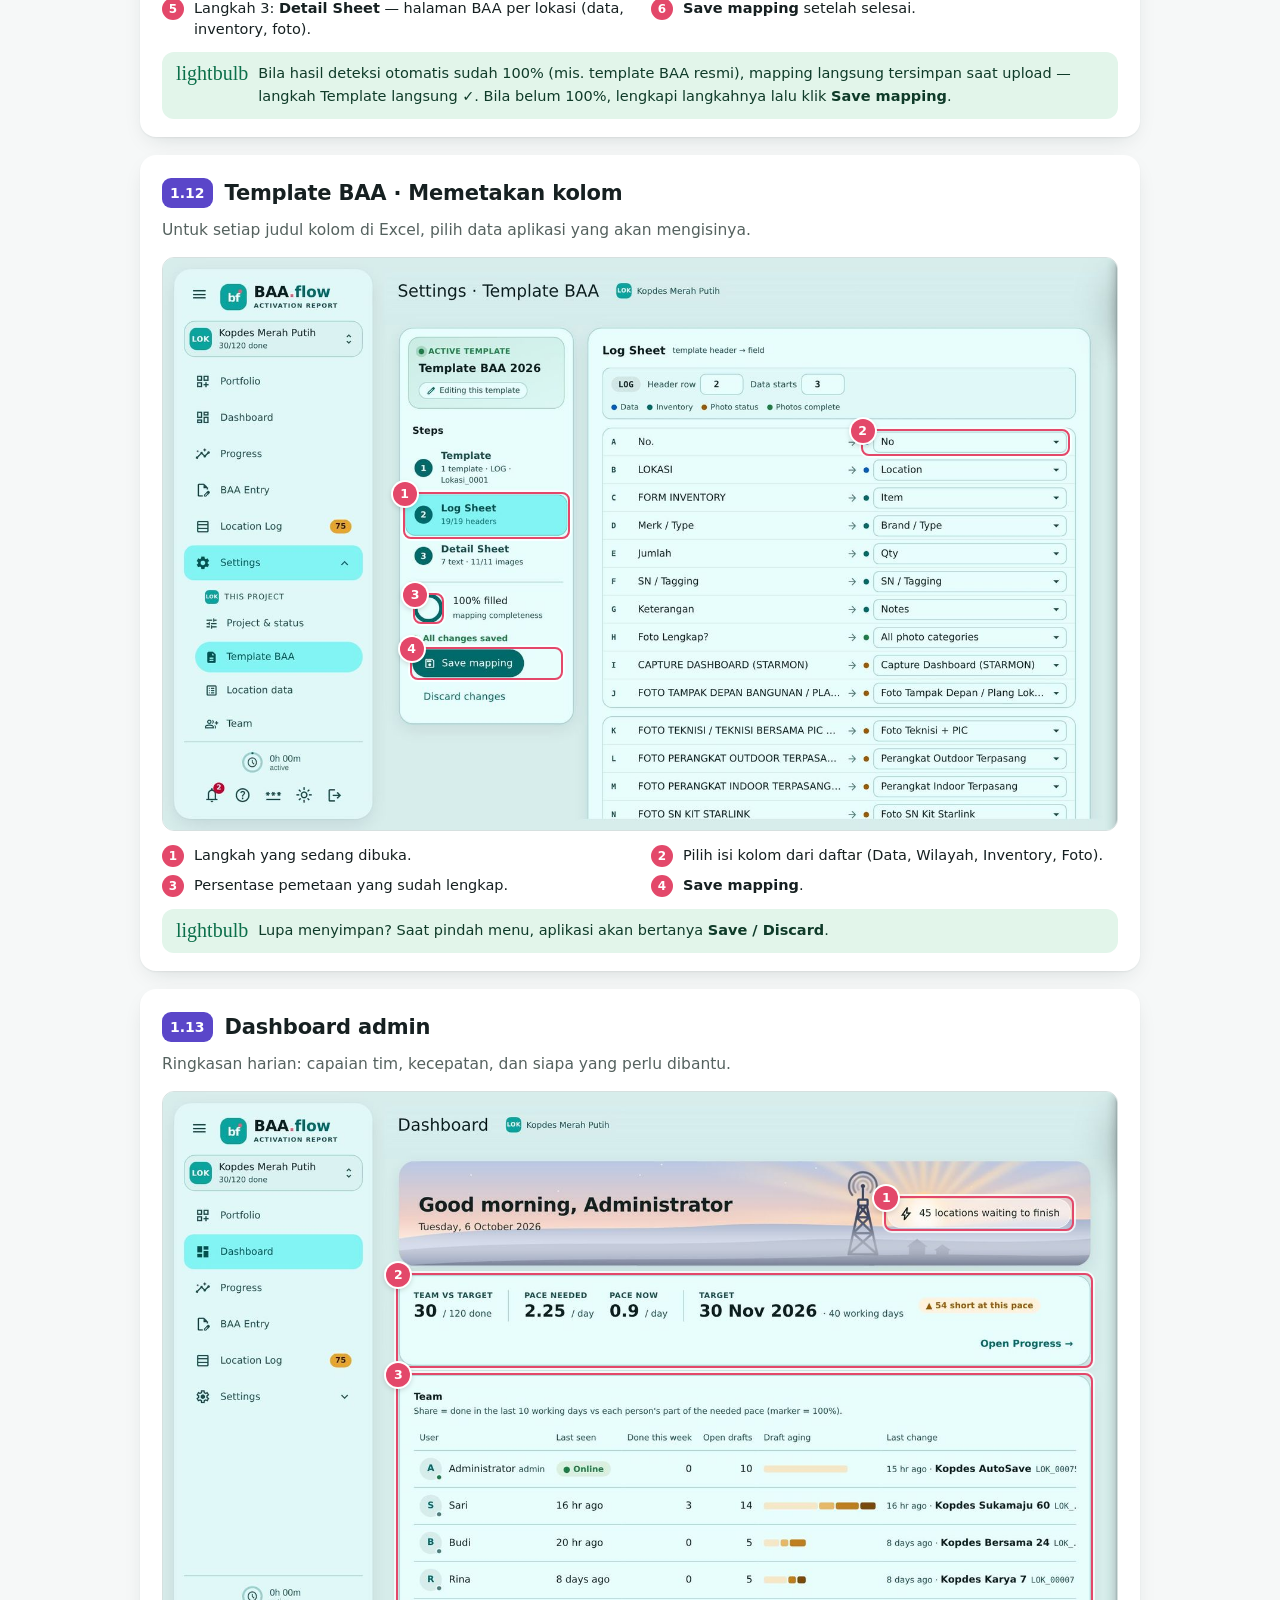
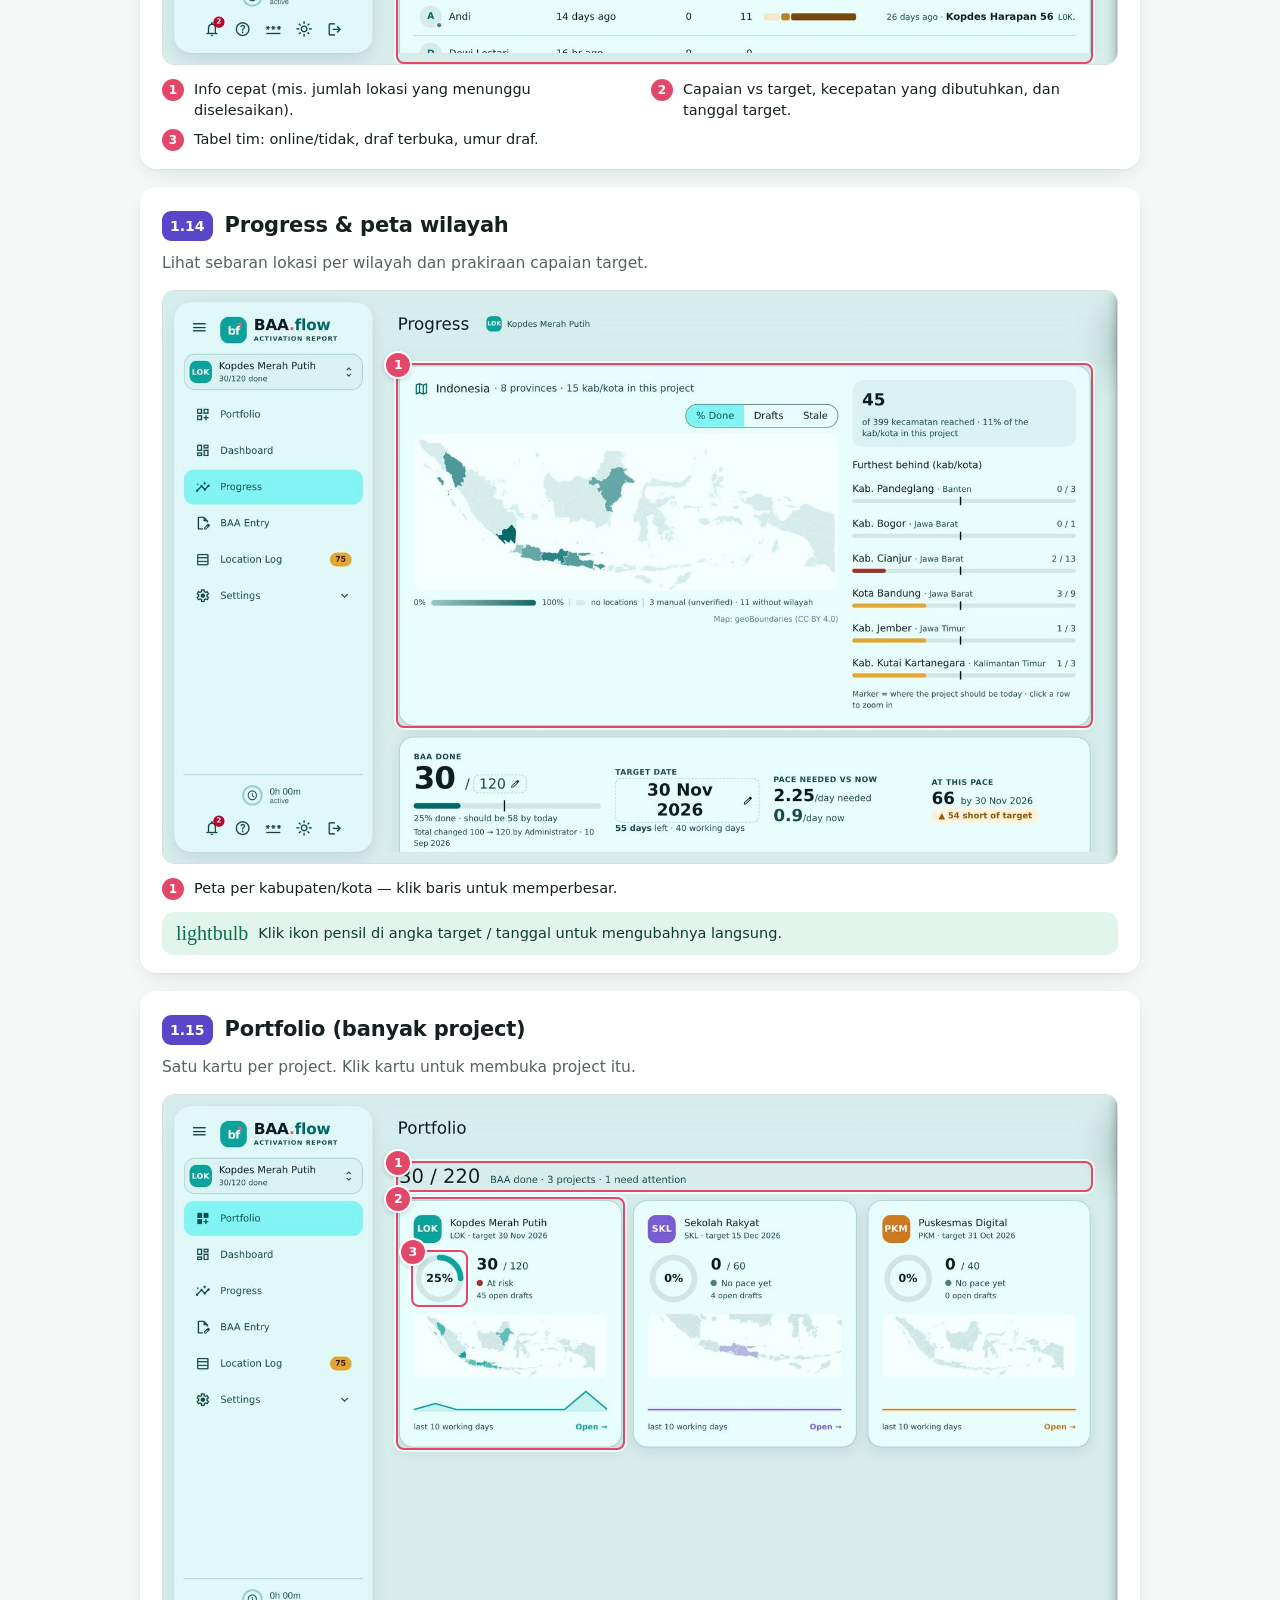
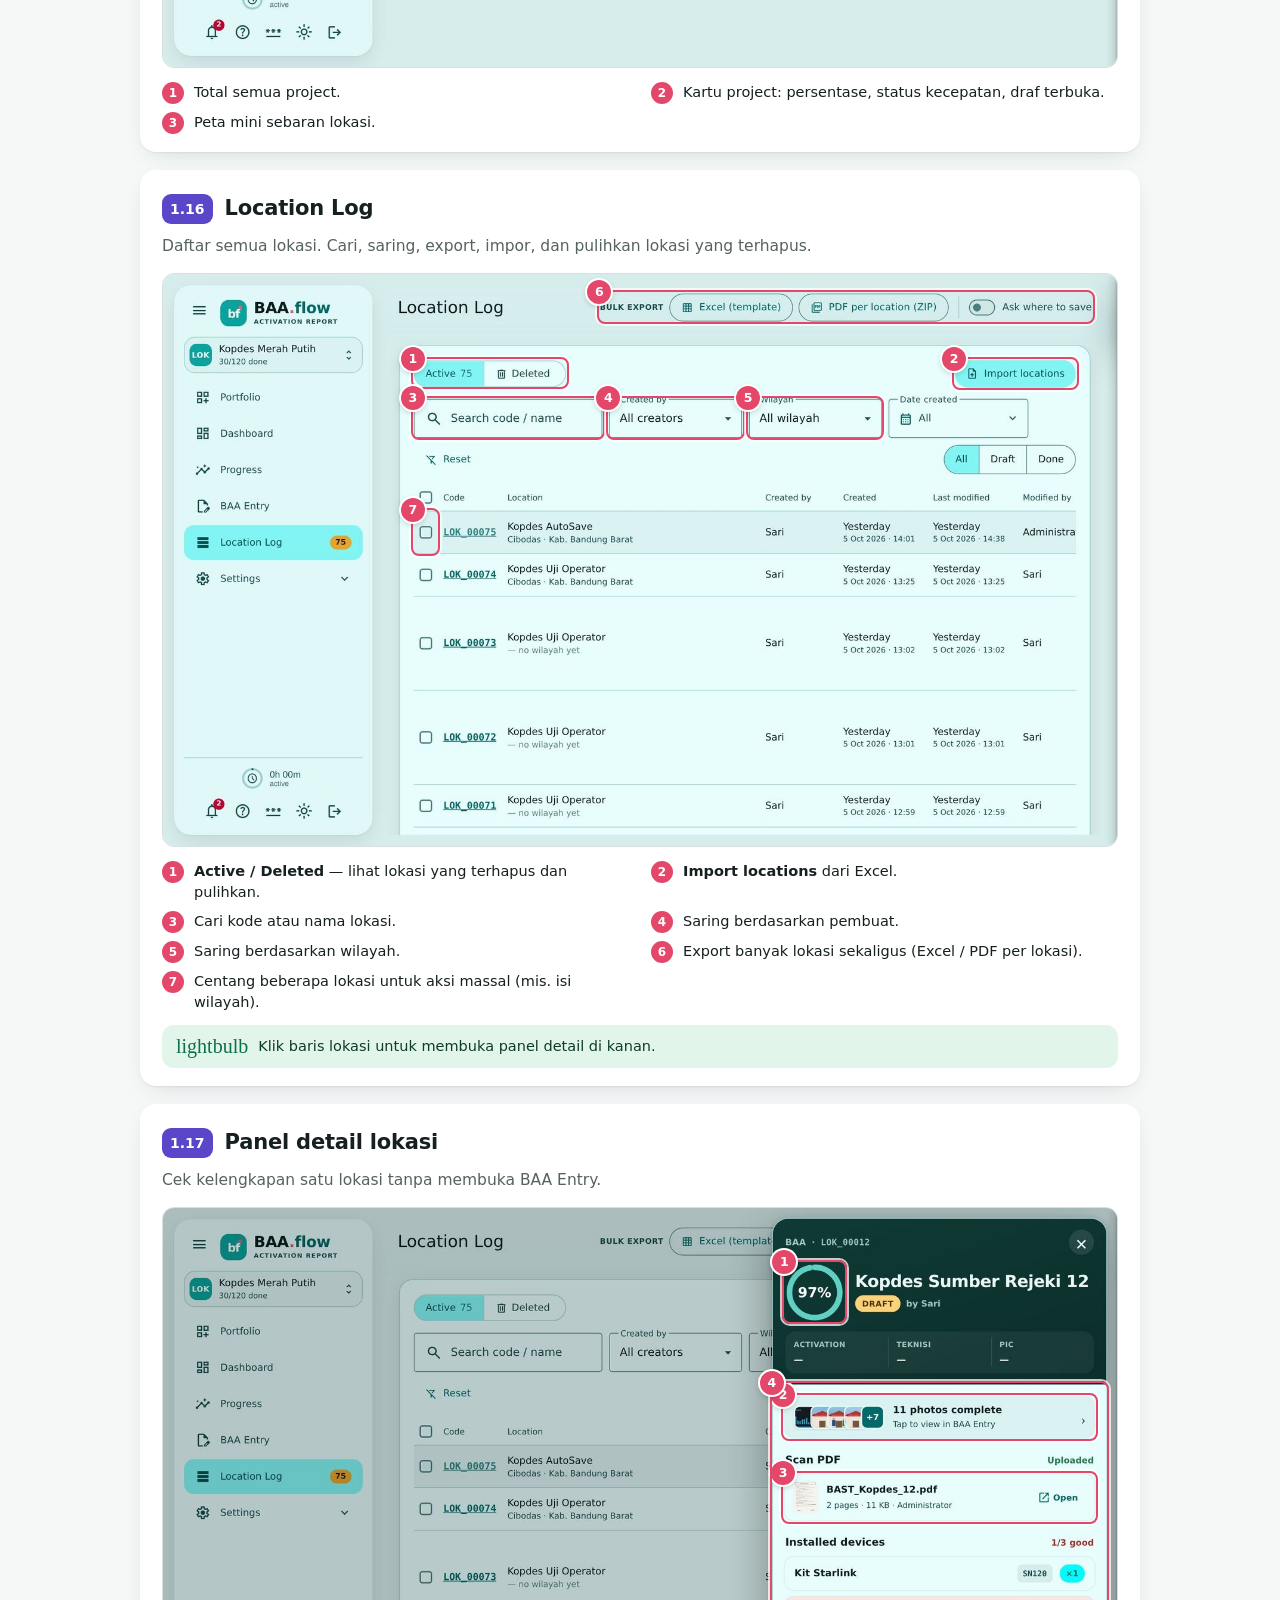
==== commit f73f489a: "Settings: left-aligned 1200px layout on every page, fixed topbar height, drop Template hero [skip ci" ====
--- a/app/web/guide/index.html
+++ b/app/web/guide/index.html
@@ -126,26 +126,26 @@
         <p class="lead">Saat aplikasi baru dipasang, admin login dengan akun bawaan lalu langsung diminta mengganti password.</p><figure class="shot"><div class="frame"><img src="img/a_firstpw.jpg" width="1366" height="820" alt="Pertama kali membuka aplikasi" loading="lazy"><span class="mk" style="left:35.212%;top:44.390%;width:29.575%;height:7.805%"><b>1</b></span><span class="mk" style="left:35.212%;top:52.683%;width:29.575%;height:7.805%"><b>2</b></span><span class="mk" style="left:51.391%;top:64.634%;width:13.397%;height:5.854%"><b>3</b></span></div></figure><ol class="legend"><li><b class="ln">1</b><span>Ketik password baru (minimal 4 karakter).</span></li><li><b class="ln">2</b><span>Ketik ulang password yang sama.</span></li><li><b class="ln">3</b><span>Klik <b>Save &amp; continue</b>.</span></li></ol><div class="note warn"><span class="mi">warning</span><p>Password bawaan (admin / admin) diketahui umum. Aplikasi tidak bisa dipakai sebelum diganti.</p></div></article><article class="topic" id="a-first-project"><header><span class="tn">1.2</span><h3>Buat project pertama</h3></header>
         <p class="lead">Satu project = satu pekerjaan BAA dengan template, data, dan tim sendiri.</p><figure class="shot"><div class="frame"><img src="img/a_firstproject.jpg" width="1366" height="820" alt="Buat project pertama" loading="lazy"><span class="mk" style="left:35.212%;top:40.610%;width:29.575%;height:7.805%"><b>1</b></span><span class="mk" style="left:35.212%;top:48.902%;width:29.575%;height:7.805%"><b>2</b></span><span class="mk" style="left:35.212%;top:64.756%;width:29.575%;height:4.634%"><b>3</b></span><span class="mk" style="left:49.341%;top:70.854%;width:15.447%;height:5.854%"><b>4</b></span></div></figure><ol class="legend"><li><b class="ln">1</b><span>Nama project, mis. <i>Kopdes Merah Putih</i>.</span></li><li><b class="ln">2</b><span><b>Project code</b> (2–4 huruf) — dipakai sebagai awalan kode lokasi, mis. <b>LOK_00001</b>.</span></li><li><b class="ln">3</b><span>Warna project — membantu membedakan project di layar.</span></li><li><b class="ln">4</b><span>Klik <b>Create &amp; start setup</b>.</span></li></ol><div class="note tip"><span class="mi">lightbulb</span><p>Project pertama langsung berisi <b>pengaturan bawaan BAA</b> (4 field, 11 kategori foto, 3 inventory) dan berstatus <b>Setup</b>. Belum ada yang bisa mengisi BAA sampai project diaktifkan.</p></div></article><article class="topic" id="a-layout"><header><span class="tn">1.3</span><h3>Kenali layar utama</h3></header>
         <p class="lead">Semua menu ada di sidebar kiri. Bagian bawah sidebar selalu terlihat.</p><figure class="shot"><div class="frame"><img src="img/a_layout.jpg" width="1366" height="820" alt="Kenali layar utama" loading="lazy"><span class="mk" style="left:1.903%;top:10.488%;width:19.327%;height:7.317%"><b>1</b></span><span class="mk" style="left:1.903%;top:18.049%;width:19.327%;height:7.073%"><b>2</b></span><span class="mk" style="left:1.903%;top:37.073%;width:19.327%;height:7.073%"><b>3</b></span><span class="mk" style="left:1.903%;top:43.415%;width:19.327%;height:7.073%"><b>4</b></span><span class="mk" style="left:1.903%;top:49.756%;width:19.327%;height:7.073%"><b>5</b></span><span class="mk" style="left:3.367%;top:90.976%;width:3.514%;height:5.854%"><b>6</b></span><span class="mk" style="left:1.903%;top:85.122%;width:19.327%;height:6.098%"><b>7</b></span><span class="mk" style="left:13.031%;top:90.976%;width:3.514%;height:5.854%"><b>8</b></span></div></figure><ol class="legend"><li><b class="ln">1</b><span><b>Pemilih project</b> — pindah project (atau tekan Ctrl+K).</span></li><li><b class="ln">2</b><span><b>Portfolio</b> — ringkasan semua project.</span></li><li><b class="ln">3</b><span><b>BAA Entry</b> — tempat mengisi BAA per lokasi.</span></li><li><b class="ln">4</b><span><b>Location Log</b> — daftar semua lokasi, impor, dan export.</span></li><li><b class="ln">5</b><span><b>Settings</b> — pengaturan project ini dan workspace.</span></li><li><b class="ln">6</b><span><b>Lonceng</b> — permintaan edit dari operator.</span></li><li><b class="ln">7</b><span>Timer kerja hari ini.</span></li><li><b class="ln">8</b><span>Ganti tema terang / gelap.</span></li></ol></article><article class="topic" id="a-setup"><header><span class="tn">1.4</span><h3>Siapkan project (mode Setup)</h3></header>
-        <p class="lead">Selama Setup, sidebar berubah menjadi langkah-langkah. Kerjakan dari atas ke bawah, lalu aktifkan.</p><div class="flow sm"><span class="fl-st"><span class="fl-n">1</span><span class="mi">list_alt</span><span class="fl-t">Location data</span></span><span class="fl-ar" aria-hidden="true"><span class="mi">arrow_forward</span></span><span class="fl-st"><span class="fl-n">2</span><span class="mi">description</span><span class="fl-t">Template BAA</span></span><span class="fl-ar" aria-hidden="true"><span class="mi">arrow_forward</span></span><span class="fl-st"><span class="fl-n">3</span><span class="mi">group_add</span><span class="fl-t">Team</span></span><span class="fl-ar" aria-hidden="true"><span class="mi">arrow_forward</span></span><span class="fl-st"><span class="fl-n">4</span><span class="mi">event</span><span class="fl-t">Target (opsional)</span></span><span class="fl-ar" aria-hidden="true"><span class="mi">arrow_forward</span></span><span class="fl-st"><span class="fl-n">5</span><span class="mi">rocket_launch</span><span class="fl-t">Activate</span></span></div><figure class="shot"><div class="frame"><img src="img/a_setup_overview.jpg" width="1366" height="820" alt="Siapkan project (mode Setup)" loading="lazy"><span class="mk" style="left:1.903%;top:18.049%;width:19.327%;height:50.488%"><b>1</b></span><span class="mk" style="left:24.451%;top:27.073%;width:65.007%;height:10.000%"><b>2</b></span><span class="mk" style="left:24.451%;top:37.317%;width:65.007%;height:10.000%"><b>3</b></span><span class="mk" style="left:24.451%;top:47.561%;width:65.007%;height:10.000%"><b>4</b></span><span class="mk" style="left:24.451%;top:57.805%;width:65.007%;height:10.000%"><b>5</b></span><span class="mk" style="left:75.110%;top:70.976%;width:13.031%;height:5.854%"><b>6</b></span></div></figure><ol class="legend"><li><b class="ln">1</b><span>Langkah setup. Tanda ✓ = selesai, ! = wajib belum selesai.</span></li><li><b class="ln">2</b><span><b>Location data</b> — sudah terisi pengaturan bawaan; status <b>Check</b> sampai Anda mengeceknya.</span></li><li><b class="ln">3</b><span><b>Template BAA</b> — file Excel BAA + pemetaan sel.</span></li><li><b class="ln">4</b><span><b>Team</b> — siapa saja yang boleh masuk.</span></li><li><b class="ln">5</b><span><b>Target</b> — boleh diisi nanti.</span></li><li><b class="ln">6</b><span><b>Activate project</b> aktif setelah semua langkah wajib selesai.</span></li></ol><div class="note tip"><span class="mi">lightbulb</span><p>Isi Location data dulu sebelum Template — pemetaan template memerlukan field dan kategori foto.</p></div></article><article class="topic" id="a-fields"><header><span class="tn">1.5</span><h3>Location data · Field lokasi</h3></header>
+        <p class="lead">Selama Setup, sidebar berubah menjadi langkah-langkah. Kerjakan dari atas ke bawah, lalu aktifkan.</p><div class="flow sm"><span class="fl-st"><span class="fl-n">1</span><span class="mi">list_alt</span><span class="fl-t">Location data</span></span><span class="fl-ar" aria-hidden="true"><span class="mi">arrow_forward</span></span><span class="fl-st"><span class="fl-n">2</span><span class="mi">description</span><span class="fl-t">Template BAA</span></span><span class="fl-ar" aria-hidden="true"><span class="mi">arrow_forward</span></span><span class="fl-st"><span class="fl-n">3</span><span class="mi">group_add</span><span class="fl-t">Team</span></span><span class="fl-ar" aria-hidden="true"><span class="mi">arrow_forward</span></span><span class="fl-st"><span class="fl-n">4</span><span class="mi">event</span><span class="fl-t">Target (opsional)</span></span><span class="fl-ar" aria-hidden="true"><span class="mi">arrow_forward</span></span><span class="fl-st"><span class="fl-n">5</span><span class="mi">rocket_launch</span><span class="fl-t">Activate</span></span></div><figure class="shot"><div class="frame"><img src="img/a_setup_overview.jpg" width="1366" height="820" alt="Siapkan project (mode Setup)" loading="lazy"><span class="mk" style="left:1.903%;top:18.049%;width:19.327%;height:50.488%"><b>1</b></span><span class="mk" style="left:24.451%;top:27.805%;width:73.060%;height:10.000%"><b>2</b></span><span class="mk" style="left:24.451%;top:38.049%;width:73.060%;height:10.000%"><b>3</b></span><span class="mk" style="left:24.451%;top:48.293%;width:73.060%;height:10.000%"><b>4</b></span><span class="mk" style="left:24.451%;top:58.537%;width:73.060%;height:10.000%"><b>5</b></span><span class="mk" style="left:83.163%;top:71.707%;width:13.031%;height:5.854%"><b>6</b></span></div></figure><ol class="legend"><li><b class="ln">1</b><span>Langkah setup. Tanda ✓ = selesai, ! = wajib belum selesai.</span></li><li><b class="ln">2</b><span><b>Location data</b> — sudah terisi pengaturan bawaan; status <b>Check</b> sampai Anda mengeceknya.</span></li><li><b class="ln">3</b><span><b>Template BAA</b> — file Excel BAA + pemetaan sel.</span></li><li><b class="ln">4</b><span><b>Team</b> — siapa saja yang boleh masuk.</span></li><li><b class="ln">5</b><span><b>Target</b> — boleh diisi nanti.</span></li><li><b class="ln">6</b><span><b>Activate project</b> aktif setelah semua langkah wajib selesai.</span></li></ol><div class="note tip"><span class="mi">lightbulb</span><p>Isi Location data dulu sebelum Template — pemetaan template memerlukan field dan kategori foto.</p></div></article><article class="topic" id="a-fields"><header><span class="tn">1.5</span><h3>Location data · Field lokasi</h3></header>
         <p class="lead">Tentukan data apa saja yang wajib diisi teknisi untuk setiap lokasi.</p><figure class="shot"><div class="frame"><img src="img/a_setup_fields.jpg" width="1366" height="820" alt="Location data · Field lokasi" loading="lazy"><span class="mk" style="left:24.451%;top:11.707%;width:73.060%;height:8.780%"><b>1</b></span><span class="mk" style="left:24.451%;top:21.220%;width:73.060%;height:5.366%"><b>2</b></span><span class="mk" style="left:25.988%;top:43.293%;width:69.985%;height:8.780%"><b>3</b></span><span class="mk" style="left:25.988%;top:80.366%;width:69.985%;height:4.634%"><b>4</b></span><span class="mk" style="left:88.726%;top:30.122%;width:7.247%;height:5.854%"><b>5</b></span><span class="mk" style="left:79.941%;top:13.171%;width:16.398%;height:5.854%"><b>6</b></span></div></figure><ol class="legend"><li><b class="ln">1</b><span>Isian bawaan sudah ada. Cek ketiga tab dulu.</span></li><li><b class="ln">2</b><span>Tiga tab: <b>Location fields</b>, <b>Photos</b>, <b>Inventory</b>. Angka = jumlah isian.</span></li><li><b class="ln">3</b><span>Setiap baris = satu field. <i>Nama Lokasi</i> adalah field sistem (terkunci).</span></li><li><b class="ln">4</b><span><b>Quick add</b> — tambah field umum dengan sekali klik.</span></li><li><b class="ln">5</b><span><b>+ Field</b> — buat field sendiri.</span></li><li><b class="ln">6</b><span>Sudah sesuai? Klik <b>Looks good — confirm</b>. Langkah ini baru ✓ setelah dikonfirmasi.</span></li></ol><div class="note tip"><span class="mi">lightbulb</span><p>Nyalakan <b>Required</b> untuk field yang wajib diisi. Hanya field Required yang dihitung dalam persentase kelengkapan dan wajib terisi sebelum Done; field lain boleh diisi tapi tidak memengaruhi progres.</p></div><div class="note tip"><span class="mi">lightbulb</span><p>Pilih <b>Date</b> untuk tanggal. Jangan lupa <b>Save fields</b> bila mengubah sesuatu.</p></div></article><article class="topic" id="a-photos"><header><span class="tn">1.6</span><h3>Location data · Kategori foto</h3></header>
         <p class="lead">Setiap kategori = satu kotak foto di BAA Entry dan satu gambar di BAA.</p><figure class="shot"><div class="frame"><img src="img/a_setup_photos.jpg" width="1366" height="820" alt="Location data · Kategori foto" loading="lazy"><span class="mk" style="left:36.750%;top:21.220%;width:9.004%;height:5.366%"><b>1</b></span><span class="mk" style="left:25.988%;top:43.293%;width:69.985%;height:56.707%"><b>2</b></span><span class="mk" style="left:86.384%;top:30.122%;width:9.590%;height:5.854%"><b>3</b></span></div></figure><ol class="legend"><li><b class="ln">1</b><span>Tab <b>Photos</b>.</span></li><li><b class="ln">2</b><span>Daftar kategori: nama, kata kunci nama file, OCR nomor seri.</span></li><li><b class="ln">3</b><span><b>+ Category</b> untuk menambah.</span></li></ol><div class="note tip"><span class="mi">lightbulb</span><p><b>Kata kunci</b>: foto yang nama filenya mengandung kata ini otomatis masuk kategori tersebut saat upload banyak foto.</p></div><div class="note tip"><span class="mi">lightbulb</span><p>Nyalakan <b>OCR</b> untuk foto label SN agar nomor seri terbaca otomatis.</p></div><div class="note tip"><span class="mi">lightbulb</span><p>Baris <b>Scan PDF</b> di atas daftar menunjukkan apakah scan PDF wajib di project ini. Ubah lewat Project &amp; status › Features.</p></div></article><article class="topic" id="a-inventory"><header><span class="tn">1.7</span><h3>Location data · Inventory</h3></header>
         <p class="lead">Barang yang dipasang di lokasi (mis. Kit Starlink, Router, Access Point).</p><figure class="shot"><div class="frame"><img src="img/a_setup_inventory.jpg" width="1366" height="820" alt="Location data · Inventory" loading="lazy"><span class="mk" style="left:45.608%;top:21.220%;width:9.956%;height:5.366%"><b>1</b></span><span class="mk" style="left:25.988%;top:69.024%;width:69.985%;height:23.293%"><b>2</b></span><span class="mk" style="left:27.160%;top:48.902%;width:67.643%;height:5.366%"><b>3</b></span></div></figure><ol class="legend"><li><b class="ln">1</b><span>Tab <b>Inventory</b>.</span></li><li><b class="ln">2</b><span><b>Default items</b> — baris inventory yang otomatis ada di setiap lokasi baru (klik untuk mengatur pilihan Brand / Type).</span></li><li><b class="ln">3</b><span>Pilihan <b>Notes</b> (mis. &quot;OK&quot;) yang muncul sebagai dropdown di BAA Entry.</span></li></ol></article><article class="topic" id="a-newproject"><header><span class="tn">1.8</span><h3>Project berikutnya · pilih isi awal</h3></header>
         <p class="lead">Untuk project kedua dan seterusnya: Settings › All projects › <b>New project</b>. Pilih dari mana isi awalnya.</p><figure class="shot"><div class="frame"><img src="img/a_newproject.jpg" width="1366" height="820" alt="Project berikutnya · pilih isi awal" loading="lazy"><span class="mk" style="left:50.586%;top:25.244%;width:34.407%;height:5.366%"><b>1</b></span><span class="mk" style="left:50.586%;top:30.854%;width:16.837%;height:5.122%"><b>2</b></span><span class="mk" style="left:50.586%;top:49.878%;width:22.474%;height:7.805%"><b>3</b></span><span class="mk" style="left:85.505%;top:2.927%;width:12.152%;height:5.610%"><b>4</b></span></div></figure><ol class="legend"><li><b class="ln">1</b><span><b>Start from</b>: <i>Default BAA settings</i> (pengaturan bawaan), <i>Copy from project</i> (salin dari project lain), atau <i>Empty</i> (kosong).</span></li><li><b class="ln">2</b><span>Pilih project yang mau disalin.</span></li><li><b class="ln">3</b><span><b>Project code</b> project baru.</span></li><li><b class="ln">4</b><span>Simpan — project baru masuk mode Setup.</span></li></ol><div class="note tip"><span class="mi">lightbulb</span><p>Bawaan atau salinan tetap harus dicek sekali di langkah Location data (<b>Looks good — confirm</b>).</p></div></article><article class="topic" id="a-team"><header><span class="tn">1.9</span><h3>Team · Buat akun &amp; beri akses</h3></header>
-        <p class="lead">Buat akun operator langsung dari sini. Akun baru otomatis mendapat akses ke project ini.</p><figure class="shot"><div class="frame"><img src="img/a_setup_team.jpg" width="1366" height="820" alt="Team · Buat akun &amp; beri akses" loading="lazy"><span class="mk" style="left:25.988%;top:19.146%;width:61.933%;height:7.805%"><b>1</b></span><span class="mk" style="left:81.040%;top:20.122%;width:6.881%;height:5.854%"><b>2</b></span><span class="mk" style="left:25.988%;top:30.610%;width:61.933%;height:8.293%"><b>3</b></span><span class="mk" style="left:25.988%;top:51.829%;width:61.933%;height:48.171%"><b>4</b></span></div></figure><ol class="legend"><li><b class="ln">1</b><span>Isi nama lengkap, username, dan pilih peran (<b>Operator</b> atau <b>Viewer</b>).</span></li><li><b class="ln">2</b><span>Klik <b>Add</b>.</span></li><li><b class="ln">3</b><span>Password sementara muncul di sini — klik <b>Copy</b> lalu kirim ke orangnya.</span></li><li><b class="ln">4</b><span>Nyalakan / matikan akses akun lain ke project ini.</span></li></ol><div class="note tip"><span class="mi">lightbulb</span><p>Operator wajib mengganti password sementara saat login pertama.</p></div></article><article class="topic" id="a-target"><header><span class="tn">1.10</span><h3>Target (opsional)</h3></header>
-        <p class="lead">Jumlah BAA yang harus selesai dan tenggat waktunya. Dipakai untuk menghitung kecepatan di Dashboard dan Progress.</p><figure class="shot"><div class="frame"><img src="img/a_setup_target.jpg" width="1366" height="820" alt="Target (opsional)" loading="lazy"><span class="mk" style="left:25.988%;top:25.976%;width:17.716%;height:7.805%"><b>1</b></span><span class="mk" style="left:57.174%;top:25.976%;width:30.747%;height:7.805%"><b>2</b></span><span class="mk" style="left:77.013%;top:35.000%;width:10.908%;height:5.854%"><b>3</b></span></div></figure><ol class="legend"><li><b class="ln">1</b><span>Jumlah BAA.</span></li><li><b class="ln">2</b><span>Tanggal target.</span></li><li><b class="ln">3</b><span><b>Save target</b>.</span></li></ol></article><article class="topic" id="a-template"><header><span class="tn">1.11</span><h3>Template BAA</h3></header>
-        <p class="lead">Unggah file Excel BAA, lalu petakan kolom dan sel agar data otomatis masuk saat export.</p><div class="flow sm"><span class="fl-st"><span class="fl-n">1</span><span class="mi">upload_file</span><span class="fl-t">Upload template</span></span><span class="fl-ar" aria-hidden="true"><span class="mi">arrow_forward</span></span><span class="fl-st"><span class="fl-n">2</span><span class="mi">table_rows</span><span class="fl-t">Petakan Log Sheet</span></span><span class="fl-ar" aria-hidden="true"><span class="mi">arrow_forward</span></span><span class="fl-st"><span class="fl-n">3</span><span class="mi">grid_on</span><span class="fl-t">Petakan Detail Sheet</span></span><span class="fl-ar" aria-hidden="true"><span class="mi">arrow_forward</span></span><span class="fl-st"><span class="fl-n">4</span><span class="mi">save</span><span class="fl-t">Save mapping</span></span></div><figure class="shot"><div class="frame"><img src="img/a_template.jpg" width="1366" height="820" alt="Template BAA" loading="lazy"><span class="mk" style="left:25.403%;top:19.878%;width:16.984%;height:13.537%"><b>1</b></span><span class="mk" style="left:83.089%;top:20.854%;width:12.884%;height:4.878%"><b>2</b></span><span class="mk" style="left:25.110%;top:38.293%;width:17.570%;height:10.122%"><b>3</b></span><span class="mk" style="left:25.110%;top:47.439%;width:17.570%;height:8.171%"><b>4</b></span><span class="mk" style="left:25.110%;top:54.634%;width:17.570%;height:8.171%"><b>5</b></span><span class="mk" style="left:25.842%;top:71.585%;width:16.105%;height:5.854%"><b>6</b></span></div></figure><ol class="legend"><li><b class="ln">1</b><span>Template yang sedang aktif.</span></li><li><b class="ln">2</b><span><b>Upload template</b> — pilih file .xlsx.</span></li><li><b class="ln">3</b><span>Langkah 1: pilih template &amp; sheet.</span></li><li><b class="ln">4</b><span>Langkah 2: <b>Log Sheet</b> — tabel daftar lokasi.</span></li><li><b class="ln">5</b><span>Langkah 3: <b>Detail Sheet</b> — halaman BAA per lokasi (data, inventory, foto).</span></li><li><b class="ln">6</b><span><b>Save mapping</b> setelah selesai.</span></li></ol><div class="note tip"><span class="mi">lightbulb</span><p>Bila hasil deteksi otomatis sudah 100% (mis. template BAA resmi), mapping langsung tersimpan saat upload — langkah Template langsung ✓. Bila belum 100%, lengkapi langkahnya lalu klik <b>Save mapping</b>.</p></div></article><article class="topic" id="a-template-map"><header><span class="tn">1.12</span><h3>Template BAA · Memetakan kolom</h3></header>
-        <p class="lead">Untuk setiap judul kolom di Excel, pilih data aplikasi yang akan mengisinya.</p><figure class="shot"><div class="frame"><img src="img/a_template_map.jpg" width="1366" height="820" alt="Template BAA · Memetakan kolom" loading="lazy"><span class="mk" style="left:25.110%;top:47.439%;width:17.570%;height:8.171%"><b>1</b></span><span class="mk" style="left:73.133%;top:36.463%;width:21.889%;height:4.634%"><b>2</b></span><span class="mk" style="left:26.208%;top:65.122%;width:3.294%;height:5.488%"><b>3</b></span><span class="mk" style="left:25.842%;top:71.585%;width:16.105%;height:5.854%"><b>4</b></span></div></figure><ol class="legend"><li><b class="ln">1</b><span>Langkah yang sedang dibuka.</span></li><li><b class="ln">2</b><span>Pilih isi kolom dari daftar (Data, Wilayah, Inventory, Foto).</span></li><li><b class="ln">3</b><span>Persentase pemetaan yang sudah lengkap.</span></li><li><b class="ln">4</b><span><b>Save mapping</b>.</span></li></ol><div class="note tip"><span class="mi">lightbulb</span><p>Lupa menyimpan? Saat pindah menu, aplikasi akan bertanya <b>Save / Discard</b>.</p></div></article><article class="topic" id="a-dash"><header><span class="tn">1.13</span><h3>Dashboard admin</h3></header>
-        <p class="lead">Ringkasan harian: capaian tim, kecepatan, dan siapa yang perlu dibantu.</p><figure class="shot"><div class="frame"><img src="img/a_dash.jpg" width="1366" height="820" alt="Dashboard admin" loading="lazy"><span class="mk" style="left:75.622%;top:17.439%;width:19.839%;height:6.098%"><b>1</b></span><span class="mk" style="left:24.451%;top:30.854%;width:73.060%;height:16.707%"><b>2</b></span><span class="mk" style="left:24.451%;top:48.293%;width:73.060%;height:51.707%"><b>3</b></span></div></figure><ol class="legend"><li><b class="ln">1</b><span>Info cepat (mis. jumlah lokasi yang menunggu diselesaikan).</span></li><li><b class="ln">2</b><span>Capaian vs target, kecepatan yang dibutuhkan, dan tanggal target.</span></li><li><b class="ln">3</b><span>Tabel tim: online/tidak, draf terbuka, umur draf.</span></li></ol></article><article class="topic" id="a-progress"><header><span class="tn">1.14</span><h3>Progress &amp; peta wilayah</h3></header>
-        <p class="lead">Lihat sebaran lokasi per wilayah dan prakiraan capaian target.</p><figure class="shot"><div class="frame"><img src="img/a_progress.jpg" width="1366" height="820" alt="Progress &amp; peta wilayah" loading="lazy"><span class="mk" style="left:24.451%;top:11.829%;width:73.060%;height:63.902%"><b>1</b></span></div></figure><ol class="legend"><li><b class="ln">1</b><span>Peta per kabupaten/kota — klik baris untuk memperbesar.</span></li></ol><div class="note tip"><span class="mi">lightbulb</span><p>Klik ikon pensil di angka target / tanggal untuk mengubahnya langsung.</p></div></article><article class="topic" id="a-portfolio"><header><span class="tn">1.15</span><h3>Portfolio (banyak project)</h3></header>
-        <p class="lead">Satu kartu per project. Klik kartu untuk membuka project itu.</p><figure class="shot"><div class="frame"><img src="img/a_portfolio.jpg" width="1366" height="820" alt="Portfolio (banyak project)" loading="lazy"><span class="mk" style="left:24.451%;top:10.854%;width:73.060%;height:5.366%"><b>1</b></span><span class="mk" style="left:24.451%;top:17.195%;width:23.939%;height:44.146%"><b>2</b></span><span class="mk" style="left:25.988%;top:26.341%;width:6.003%;height:10.000%"><b>3</b></span></div></figure><ol class="legend"><li><b class="ln">1</b><span>Total semua project.</span></li><li><b class="ln">2</b><span>Kartu project: persentase, status kecepatan, draf terbuka.</span></li><li><b class="ln">3</b><span>Peta mini sebaran lokasi.</span></li></ol></article><article class="topic" id="a-log"><header><span class="tn">1.16</span><h3>Location Log</h3></header>
+        <p class="lead">Buat akun operator langsung dari sini. Akun baru otomatis mendapat akses ke project ini.</p><figure class="shot"><div class="frame"><img src="img/a_setup_team.jpg" width="1366" height="820" alt="Team · Buat akun &amp; beri akses" loading="lazy"><span class="mk" style="left:25.988%;top:19.146%;width:69.985%;height:7.805%"><b>1</b></span><span class="mk" style="left:89.092%;top:20.122%;width:6.881%;height:5.854%"><b>2</b></span><span class="mk" style="left:25.988%;top:30.610%;width:69.985%;height:8.293%"><b>3</b></span><span class="mk" style="left:25.988%;top:51.829%;width:69.985%;height:48.171%"><b>4</b></span></div></figure><ol class="legend"><li><b class="ln">1</b><span>Isi nama lengkap, username, dan pilih peran (<b>Operator</b> atau <b>Viewer</b>).</span></li><li><b class="ln">2</b><span>Klik <b>Add</b>.</span></li><li><b class="ln">3</b><span>Password sementara muncul di sini — klik <b>Copy</b> lalu kirim ke orangnya.</span></li><li><b class="ln">4</b><span>Nyalakan / matikan akses akun lain ke project ini.</span></li></ol><div class="note tip"><span class="mi">lightbulb</span><p>Operator wajib mengganti password sementara saat login pertama.</p></div></article><article class="topic" id="a-target"><header><span class="tn">1.10</span><h3>Target (opsional)</h3></header>
+        <p class="lead">Jumlah BAA yang harus selesai dan tenggat waktunya. Dipakai untuk menghitung kecepatan di Dashboard dan Progress.</p><figure class="shot"><div class="frame"><img src="img/a_setup_target.jpg" width="1366" height="820" alt="Target (opsional)" loading="lazy"><span class="mk" style="left:25.988%;top:25.976%;width:17.716%;height:7.805%"><b>1</b></span><span class="mk" style="left:61.201%;top:25.976%;width:34.773%;height:7.805%"><b>2</b></span><span class="mk" style="left:85.066%;top:35.000%;width:10.908%;height:5.854%"><b>3</b></span></div></figure><ol class="legend"><li><b class="ln">1</b><span>Jumlah BAA.</span></li><li><b class="ln">2</b><span>Tanggal target.</span></li><li><b class="ln">3</b><span><b>Save target</b>.</span></li></ol></article><article class="topic" id="a-template"><header><span class="tn">1.11</span><h3>Template BAA</h3></header>
+        <p class="lead">Unggah file Excel BAA, lalu petakan kolom dan sel agar data otomatis masuk saat export.</p><div class="flow sm"><span class="fl-st"><span class="fl-n">1</span><span class="mi">upload_file</span><span class="fl-t">Upload template</span></span><span class="fl-ar" aria-hidden="true"><span class="mi">arrow_forward</span></span><span class="fl-st"><span class="fl-n">2</span><span class="mi">table_rows</span><span class="fl-t">Petakan Log Sheet</span></span><span class="fl-ar" aria-hidden="true"><span class="mi">arrow_forward</span></span><span class="fl-st"><span class="fl-n">3</span><span class="mi">grid_on</span><span class="fl-t">Petakan Detail Sheet</span></span><span class="fl-ar" aria-hidden="true"><span class="mi">arrow_forward</span></span><span class="fl-st"><span class="fl-n">4</span><span class="mi">save</span><span class="fl-t">Save mapping</span></span></div><figure class="shot"><div class="frame"><img src="img/a_template.jpg" width="1366" height="820" alt="Template BAA" loading="lazy"><span class="mk" style="left:25.403%;top:13.293%;width:16.984%;height:13.537%"><b>1</b></span><span class="mk" style="left:83.089%;top:14.268%;width:12.884%;height:4.878%"><b>2</b></span><span class="mk" style="left:25.110%;top:31.707%;width:17.570%;height:10.122%"><b>3</b></span><span class="mk" style="left:25.110%;top:40.854%;width:17.570%;height:8.171%"><b>4</b></span><span class="mk" style="left:25.110%;top:48.049%;width:17.570%;height:8.171%"><b>5</b></span><span class="mk" style="left:25.842%;top:67.927%;width:16.105%;height:5.854%"><b>6</b></span></div></figure><ol class="legend"><li><b class="ln">1</b><span>Template yang sedang aktif.</span></li><li><b class="ln">2</b><span><b>Upload template</b> — pilih file .xlsx.</span></li><li><b class="ln">3</b><span>Langkah 1: pilih template &amp; sheet.</span></li><li><b class="ln">4</b><span>Langkah 2: <b>Log Sheet</b> — tabel daftar lokasi.</span></li><li><b class="ln">5</b><span>Langkah 3: <b>Detail Sheet</b> — halaman BAA per lokasi (data, inventory, foto).</span></li><li><b class="ln">6</b><span><b>Save mapping</b> setelah selesai.</span></li></ol><div class="note tip"><span class="mi">lightbulb</span><p>Bila hasil deteksi otomatis sudah 100% (mis. template BAA resmi), mapping langsung tersimpan saat upload — langkah Template langsung ✓. Bila belum 100%, lengkapi langkahnya lalu klik <b>Save mapping</b>.</p></div></article><article class="topic" id="a-template-map"><header><span class="tn">1.12</span><h3>Template BAA · Memetakan kolom</h3></header>
+        <p class="lead">Untuk setiap judul kolom di Excel, pilih data aplikasi yang akan mengisinya.</p><figure class="shot"><div class="frame"><img src="img/a_template_map.jpg" width="1366" height="820" alt="Template BAA · Memetakan kolom" loading="lazy"><span class="mk" style="left:25.110%;top:40.854%;width:17.570%;height:8.171%"><b>1</b></span><span class="mk" style="left:73.133%;top:29.878%;width:21.889%;height:4.634%"><b>2</b></span><span class="mk" style="left:26.208%;top:58.537%;width:3.294%;height:5.488%"><b>3</b></span><span class="mk" style="left:25.842%;top:67.927%;width:16.105%;height:5.854%"><b>4</b></span></div></figure><ol class="legend"><li><b class="ln">1</b><span>Langkah yang sedang dibuka.</span></li><li><b class="ln">2</b><span>Pilih isi kolom dari daftar (Data, Wilayah, Inventory, Foto).</span></li><li><b class="ln">3</b><span>Persentase pemetaan yang sudah lengkap.</span></li><li><b class="ln">4</b><span><b>Save mapping</b>.</span></li></ol><div class="note tip"><span class="mi">lightbulb</span><p>Lupa menyimpan? Saat pindah menu, aplikasi akan bertanya <b>Save / Discard</b>.</p></div></article><article class="topic" id="a-dash"><header><span class="tn">1.13</span><h3>Dashboard admin</h3></header>
+        <p class="lead">Ringkasan harian: capaian tim, kecepatan, dan siapa yang perlu dibantu.</p><figure class="shot"><div class="frame"><img src="img/a_dash.jpg" width="1366" height="820" alt="Dashboard admin" loading="lazy"><span class="mk" style="left:75.622%;top:18.171%;width:19.839%;height:6.098%"><b>1</b></span><span class="mk" style="left:24.451%;top:31.585%;width:73.060%;height:16.707%"><b>2</b></span><span class="mk" style="left:24.451%;top:49.024%;width:73.060%;height:50.976%"><b>3</b></span></div></figure><ol class="legend"><li><b class="ln">1</b><span>Info cepat (mis. jumlah lokasi yang menunggu diselesaikan).</span></li><li><b class="ln">2</b><span>Capaian vs target, kecepatan yang dibutuhkan, dan tanggal target.</span></li><li><b class="ln">3</b><span>Tabel tim: online/tidak, draf terbuka, umur draf.</span></li></ol></article><article class="topic" id="a-progress"><header><span class="tn">1.14</span><h3>Progress &amp; peta wilayah</h3></header>
+        <p class="lead">Lihat sebaran lokasi per wilayah dan prakiraan capaian target.</p><figure class="shot"><div class="frame"><img src="img/a_progress.jpg" width="1366" height="820" alt="Progress &amp; peta wilayah" loading="lazy"><span class="mk" style="left:24.451%;top:12.561%;width:73.060%;height:63.902%"><b>1</b></span></div></figure><ol class="legend"><li><b class="ln">1</b><span>Peta per kabupaten/kota — klik baris untuk memperbesar.</span></li></ol><div class="note tip"><span class="mi">lightbulb</span><p>Klik ikon pensil di angka target / tanggal untuk mengubahnya langsung.</p></div></article><article class="topic" id="a-portfolio"><header><span class="tn">1.15</span><h3>Portfolio (banyak project)</h3></header>
+        <p class="lead">Satu kartu per project. Klik kartu untuk membuka project itu.</p><figure class="shot"><div class="frame"><img src="img/a_portfolio.jpg" width="1366" height="820" alt="Portfolio (banyak project)" loading="lazy"><span class="mk" style="left:24.451%;top:11.585%;width:73.060%;height:5.366%"><b>1</b></span><span class="mk" style="left:24.451%;top:17.927%;width:23.939%;height:44.146%"><b>2</b></span><span class="mk" style="left:25.988%;top:27.073%;width:6.003%;height:10.000%"><b>3</b></span></div></figure><ol class="legend"><li><b class="ln">1</b><span>Total semua project.</span></li><li><b class="ln">2</b><span>Kartu project: persentase, status kecepatan, draf terbuka.</span></li><li><b class="ln">3</b><span>Peta mini sebaran lokasi.</span></li></ol></article><article class="topic" id="a-log"><header><span class="tn">1.16</span><h3>Location Log</h3></header>
         <p class="lead">Daftar semua lokasi. Cari, saring, export, impor, dan pulihkan lokasi yang terhapus.</p><figure class="shot"><div class="frame"><img src="img/a_log.jpg" width="1366" height="820" alt="Location Log" loading="lazy"><span class="mk" style="left:25.988%;top:14.634%;width:16.545%;height:5.610%"><b>1</b></span><span class="mk" style="left:82.723%;top:14.512%;width:13.250%;height:5.854%"><b>2</b></span><span class="mk" style="left:25.988%;top:21.341%;width:20.351%;height:7.805%"><b>3</b></span><span class="mk" style="left:46.486%;top:21.341%;width:14.495%;height:7.805%"><b>4</b></span><span class="mk" style="left:61.127%;top:21.341%;width:14.495%;height:7.805%"><b>5</b></span><span class="mk" style="left:45.534%;top:2.927%;width:52.123%;height:5.854%"><b>6</b></span><span class="mk" style="left:25.988%;top:40.976%;width:3.075%;height:8.415%"><b>7</b></span></div></figure><ol class="legend"><li><b class="ln">1</b><span><b>Active / Deleted</b> — lihat lokasi yang terhapus dan pulihkan.</span></li><li><b class="ln">2</b><span><b>Import locations</b> dari Excel.</span></li><li><b class="ln">3</b><span>Cari kode atau nama lokasi.</span></li><li><b class="ln">4</b><span>Saring berdasarkan pembuat.</span></li><li><b class="ln">5</b><span>Saring berdasarkan wilayah.</span></li><li><b class="ln">6</b><span>Export banyak lokasi sekaligus (Excel / PDF per lokasi).</span></li><li><b class="ln">7</b><span>Centang beberapa lokasi untuk aksi massal (mis. isi wilayah).</span></li></ol><div class="note tip"><span class="mi">lightbulb</span><p>Klik baris lokasi untuk membuka panel detail di kanan.</p></div></article><article class="topic" id="a-drawer"><header><span class="tn">1.17</span><h3>Panel detail lokasi</h3></header>
         <p class="lead">Cek kelengkapan satu lokasi tanpa membuka BAA Entry.</p><figure class="shot"><div class="frame"><img src="img/a_drawer.jpg" width="1366" height="820" alt="Panel detail lokasi" loading="lazy"><span class="mk" style="left:64.934%;top:9.146%;width:6.735%;height:11.220%"><b>1</b></span><span class="mk" style="left:64.788%;top:32.317%;width:33.236%;height:8.537%"><b>2</b></span><span class="mk" style="left:64.788%;top:45.976%;width:33.236%;height:9.268%"><b>3</b></span><span class="mk" style="left:63.616%;top:30.366%;width:35.578%;height:52.805%"><b>4</b></span><span class="mk" style="left:63.616%;top:82.195%;width:35.578%;height:10.488%"><b>5</b></span></div></figure><ol class="legend"><li><b class="ln">1</b><span>Persentase kelengkapan lokasi.</span></li><li><b class="ln">2</b><span>Foto yang sudah ada (klik untuk melihat di BAA Entry).</span></li><li><b class="ln">3</b><span>Status <b>Scan PDF</b> — klik <b>Open</b> untuk membuka.</span></li><li><b class="ln">4</b><span>Perangkat terpasang dan nomor serinya.</span></li><li><b class="ln">5</b><span><b>Edit in BAA Entry</b>.</span></li></ol></article><article class="topic" id="a-import"><header><span class="tn">1.18</span><h3>Import lokasi dari Excel</h3></header>
-        <p class="lead">Masukkan banyak lokasi sekaligus. Kode lokasi dibuat otomatis.</p><div class="flow sm"><span class="fl-st"><span class="fl-n">1</span><span class="mi">download</span><span class="fl-t">Download template</span></span><span class="fl-ar" aria-hidden="true"><span class="mi">arrow_forward</span></span><span class="fl-st"><span class="fl-n">2</span><span class="mi">edit_note</span><span class="fl-t">Isi di Excel</span></span><span class="fl-ar" aria-hidden="true"><span class="mi">arrow_forward</span></span><span class="fl-st"><span class="fl-n">3</span><span class="mi">upload_file</span><span class="fl-t">Upload</span></span><span class="fl-ar" aria-hidden="true"><span class="mi">arrow_forward</span></span><span class="fl-st"><span class="fl-n">4</span><span class="mi">preview</span><span class="fl-t">Cek preview</span></span><span class="fl-ar" aria-hidden="true"><span class="mi">arrow_forward</span></span><span class="fl-st"><span class="fl-n">5</span><span class="mi">done_all</span><span class="fl-t">Import</span></span></div><figure class="shot"><div class="frame"><img src="img/a_import.jpg" width="1366" height="820" alt="Import lokasi dari Excel" loading="lazy"><span class="mk" style="left:25.110%;top:16.463%;width:17.570%;height:8.171%"><b>1</b></span><span class="mk" style="left:45.754%;top:24.756%;width:15.081%;height:5.854%"><b>2</b></span><span class="mk" style="left:45.754%;top:31.098%;width:50.220%;height:15.366%"><b>3</b></span><span class="mk" style="left:25.110%;top:37.927%;width:17.570%;height:8.171%"><b>4</b></span></div></figure><ol class="legend"><li><b class="ln">1</b><span>Ikuti 4 langkah di kiri.</span></li><li><b class="ln">2</b><span><b>Download Template</b> — format Excel yang benar.</span></li><li><b class="ln">3</b><span>Klik untuk memilih file yang sudah diisi.</span></li><li><b class="ln">4</b><span>Klik <b>Import</b> setelah preview benar.</span></li></ol></article><article class="topic" id="a-notif"><header><span class="tn">1.19</span><h3>Permintaan edit (lonceng)</h3></header>
-        <p class="lead">Operator hanya bisa mengubah lokasi miliknya. Jika perlu mengubah lokasi orang lain, ia mengirim permintaan.</p><figure class="shot"><div class="frame"><img src="img/a_notif.jpg" width="1366" height="820" alt="Permintaan edit (lonceng)" loading="lazy"><span class="mk" style="left:25.988%;top:26.829%;width:69.985%;height:9.390%"><b>1</b></span><span class="mk" style="left:84.919%;top:29.024%;width:7.247%;height:5.854%"><b>2</b></span><span class="mk" style="left:3.367%;top:90.976%;width:3.514%;height:5.854%"><b>3</b></span></div></figure><ol class="legend"><li><b class="ln">1</b><span>Lokasi, peminta, dan pemilik saat ini.</span></li><li><b class="ln">2</b><span><b>Approve</b> — lokasi pindah ke peminta.</span></li><li><b class="ln">3</b><span>Angka merah di lonceng = jumlah permintaan baru.</span></li></ol><div class="note tip"><span class="mi">lightbulb</span><p>Tombol <b>✕</b> untuk menolak permintaan.</p></div></article><article class="topic" id="a-trash"><header><span class="tn">1.20</span><h3>Lokasi terhapus</h3></header>
-        <p class="lead">Lokasi yang dihapus tidak langsung hilang. Data dan foto tetap tersimpan.</p><figure class="shot"><div class="frame"><img src="img/a_trash.jpg" width="1366" height="820" alt="Lokasi terhapus" loading="lazy"><span class="mk" style="left:25.988%;top:13.537%;width:14.788%;height:5.610%"><b>1</b></span><span class="mk" style="left:25.988%;top:33.415%;width:69.985%;height:5.976%"><b>2</b></span></div></figure><ol class="legend"><li><b class="ln">1</b><span>Tab <b>Deleted</b> di Location Log.</span></li><li><b class="ln">2</b><span>Pulihkan atau hapus permanen dari sini.</span></li></ol></article><article class="topic" id="a-status"><header><span class="tn">1.21</span><h3>Project &amp; status</h3></header>
-        <p class="lead">Ubah nama, warna, target, fitur Wilayah, dan akses. Di sini juga Freeze / Unfreeze.</p><figure class="shot"><div class="frame"><img src="img/a_status.jpg" width="1366" height="820" alt="Project &amp; status" loading="lazy"><span class="mk" style="left:25.988%;top:19.146%;width:61.933%;height:8.780%"><b>1</b></span><span class="mk" style="left:78.697%;top:20.610%;width:8.199%;height:5.854%"><b>2</b></span><span class="mk" style="left:25.988%;top:45.000%;width:30.747%;height:4.878%"><b>3</b></span><span class="mk" style="left:25.988%;top:50.610%;width:30.747%;height:7.805%"><b>4</b></span><span class="mk" style="left:25.988%;top:74.512%;width:61.933%;height:24.878%"><b>5</b></span></div></figure><ol class="legend"><li><b class="ln">1</b><span>Status project: <b>SETUP</b>, <b>ACTIVE</b>, atau <b>FROZEN</b>.</span></li><li><b class="ln">2</b><span><b>Freeze</b> — hentikan semua input sementara.</span></li><li><b class="ln">3</b><span><b>Project code</b> terkunci setelah kode lokasi pertama terbit.</span></li><li><b class="ln">4</b><span>Target BAA dan tanggal.</span></li><li><b class="ln">5</b><span><b>Features</b>: Wilayah data (dan apakah dihitung dalam kelengkapan) serta <b>Scan PDF required</b>.</span></li></ol><div class="note tip"><span class="mi">lightbulb</span><p>Ada perubahan yang belum disimpan? Indikator <b>Unsaved</b> muncul di kanan atas dan aplikasi mengingatkan sebelum pindah menu.</p></div></article><article class="topic" id="a-freeze"><header><span class="tn">1.22</span><h3>Freeze project</h3></header>
+        <p class="lead">Masukkan banyak lokasi sekaligus. Kode lokasi dibuat otomatis.</p><div class="flow sm"><span class="fl-st"><span class="fl-n">1</span><span class="mi">download</span><span class="fl-t">Download template</span></span><span class="fl-ar" aria-hidden="true"><span class="mi">arrow_forward</span></span><span class="fl-st"><span class="fl-n">2</span><span class="mi">edit_note</span><span class="fl-t">Isi di Excel</span></span><span class="fl-ar" aria-hidden="true"><span class="mi">arrow_forward</span></span><span class="fl-st"><span class="fl-n">3</span><span class="mi">upload_file</span><span class="fl-t">Upload</span></span><span class="fl-ar" aria-hidden="true"><span class="mi">arrow_forward</span></span><span class="fl-st"><span class="fl-n">4</span><span class="mi">preview</span><span class="fl-t">Cek preview</span></span><span class="fl-ar" aria-hidden="true"><span class="mi">arrow_forward</span></span><span class="fl-st"><span class="fl-n">5</span><span class="mi">done_all</span><span class="fl-t">Import</span></span></div><figure class="shot"><div class="frame"><img src="img/a_import.jpg" width="1366" height="820" alt="Import lokasi dari Excel" loading="lazy"><span class="mk" style="left:25.110%;top:17.195%;width:17.570%;height:8.171%"><b>1</b></span><span class="mk" style="left:45.754%;top:25.488%;width:15.081%;height:5.854%"><b>2</b></span><span class="mk" style="left:45.754%;top:31.829%;width:50.220%;height:15.366%"><b>3</b></span><span class="mk" style="left:25.110%;top:38.659%;width:17.570%;height:8.171%"><b>4</b></span></div></figure><ol class="legend"><li><b class="ln">1</b><span>Ikuti 4 langkah di kiri.</span></li><li><b class="ln">2</b><span><b>Download Template</b> — format Excel yang benar.</span></li><li><b class="ln">3</b><span>Klik untuk memilih file yang sudah diisi.</span></li><li><b class="ln">4</b><span>Klik <b>Import</b> setelah preview benar.</span></li></ol></article><article class="topic" id="a-notif"><header><span class="tn">1.19</span><h3>Permintaan edit (lonceng)</h3></header>
+        <p class="lead">Operator hanya bisa mengubah lokasi miliknya. Jika perlu mengubah lokasi orang lain, ia mengirim permintaan.</p><figure class="shot"><div class="frame"><img src="img/a_notif.jpg" width="1366" height="820" alt="Permintaan edit (lonceng)" loading="lazy"><span class="mk" style="left:25.988%;top:27.561%;width:69.985%;height:9.390%"><b>1</b></span><span class="mk" style="left:84.919%;top:29.756%;width:7.247%;height:5.854%"><b>2</b></span><span class="mk" style="left:3.367%;top:90.976%;width:3.514%;height:5.854%"><b>3</b></span></div></figure><ol class="legend"><li><b class="ln">1</b><span>Lokasi, peminta, dan pemilik saat ini.</span></li><li><b class="ln">2</b><span><b>Approve</b> — lokasi pindah ke peminta.</span></li><li><b class="ln">3</b><span>Angka merah di lonceng = jumlah permintaan baru.</span></li></ol><div class="note tip"><span class="mi">lightbulb</span><p>Tombol <b>✕</b> untuk menolak permintaan.</p></div></article><article class="topic" id="a-trash"><header><span class="tn">1.20</span><h3>Lokasi terhapus</h3></header>
+        <p class="lead">Lokasi yang dihapus tidak langsung hilang. Data dan foto tetap tersimpan.</p><figure class="shot"><div class="frame"><img src="img/a_trash.jpg" width="1366" height="820" alt="Lokasi terhapus" loading="lazy"><span class="mk" style="left:25.988%;top:14.268%;width:14.788%;height:5.610%"><b>1</b></span><span class="mk" style="left:25.988%;top:34.146%;width:69.985%;height:5.976%"><b>2</b></span></div></figure><ol class="legend"><li><b class="ln">1</b><span>Tab <b>Deleted</b> di Location Log.</span></li><li><b class="ln">2</b><span>Pulihkan atau hapus permanen dari sini.</span></li></ol></article><article class="topic" id="a-status"><header><span class="tn">1.21</span><h3>Project &amp; status</h3></header>
+        <p class="lead">Ubah nama, warna, target, fitur Wilayah, dan akses. Di sini juga Freeze / Unfreeze.</p><figure class="shot"><div class="frame"><img src="img/a_status.jpg" width="1366" height="820" alt="Project &amp; status" loading="lazy"><span class="mk" style="left:25.988%;top:19.146%;width:69.985%;height:8.780%"><b>1</b></span><span class="mk" style="left:86.750%;top:20.610%;width:8.199%;height:5.854%"><b>2</b></span><span class="mk" style="left:25.988%;top:45.000%;width:34.773%;height:4.878%"><b>3</b></span><span class="mk" style="left:25.988%;top:50.610%;width:34.773%;height:7.805%"><b>4</b></span><span class="mk" style="left:25.988%;top:74.512%;width:69.985%;height:24.878%"><b>5</b></span></div></figure><ol class="legend"><li><b class="ln">1</b><span>Status project: <b>SETUP</b>, <b>ACTIVE</b>, atau <b>FROZEN</b>.</span></li><li><b class="ln">2</b><span><b>Freeze</b> — hentikan semua input sementara.</span></li><li><b class="ln">3</b><span><b>Project code</b> terkunci setelah kode lokasi pertama terbit.</span></li><li><b class="ln">4</b><span>Target BAA dan tanggal.</span></li><li><b class="ln">5</b><span><b>Features</b>: Wilayah data (dan apakah dihitung dalam kelengkapan) serta <b>Scan PDF required</b>.</span></li></ol><div class="note tip"><span class="mi">lightbulb</span><p>Ada perubahan yang belum disimpan? Indikator <b>Unsaved</b> muncul di kanan atas dan aplikasi mengingatkan sebelum pindah menu.</p></div></article><article class="topic" id="a-freeze"><header><span class="tn">1.22</span><h3>Freeze project</h3></header>
         <p class="lead">Bekukan project saat admin perlu merapikan sesuatu (mis. revisi template). Operator hanya bisa melihat.</p><figure class="shot"><div class="frame"><img src="img/a_freeze.jpg" width="1366" height="820" alt="Freeze project" loading="lazy"><span class="mk" style="left:30.820%;top:37.683%;width:38.360%;height:11.220%"><b>1</b></span><span class="mk" style="left:30.820%;top:49.634%;width:38.360%;height:4.390%"><b>2</b></span><span class="mk" style="left:30.820%;top:57.439%;width:38.360%;height:13.902%"><b>3</b></span><span class="mk" style="left:57.028%;top:72.561%;width:12.152%;height:5.854%"><b>4</b></span></div></figure><ol class="legend"><li><b class="ln">1</b><span>Tulis pesan untuk tim.</span></li><li><b class="ln">2</b><span>Atau pilih pesan cepat.</span></li><li><b class="ln">3</b><span>Pratinjau banner yang dilihat tim.</span></li><li><b class="ln">4</b><span><b>Freeze project</b>.</span></li></ol><div class="note warn"><span class="mi">warning</span><p>Saat Frozen, operator tidak bisa mengisi, mengubah, upload, impor, maupun export.</p></div></article><article class="topic" id="a-frozen"><header><span class="tn">1.23</span><h3>Saat project Frozen</h3></header>
-        <p class="lead">Admin tetap bisa mengubah pengaturan dan data. Banner biru muncul di semua halaman.</p><figure class="shot"><div class="frame"><img src="img/a_frozen.jpg" width="1366" height="820" alt="Saat project Frozen" loading="lazy"><span class="mk" style="left:24.451%;top:11.707%;width:73.060%;height:11.463%"><b>1</b></span><span class="mk" style="left:25.988%;top:31.585%;width:61.933%;height:8.780%"><b>2</b></span><span class="mk" style="left:67.057%;top:35.854%;width:7.247%;height:2.683%"><b>3</b></span><span class="mk" style="left:77.379%;top:33.049%;width:9.517%;height:5.854%"><b>4</b></span><span class="mk" style="left:37.335%;top:57.561%;width:11.640%;height:2.683%"><b>5</b></span></div></figure><ol class="legend"><li><b class="ln">1</b><span>Banner pesan untuk semua user.</span></li><li><b class="ln">2</b><span>Status <b>FROZEN</b>.</span></li><li><b class="ln">3</b><span><b>Edit message</b> — ubah pesan.</span></li><li><b class="ln">4</b><span><b>Unfreeze</b> — buka kembali input.</span></li><li><b class="ln">5</b><span><b>Change project code…</b> — ganti project code (hanya saat Frozen).</span></li></ol></article><article class="topic" id="a-recode"><header><span class="tn">1.24</span><h3>Ganti project code</h3></header>
+        <p class="lead">Admin tetap bisa mengubah pengaturan dan data. Banner biru muncul di semua halaman.</p><figure class="shot"><div class="frame"><img src="img/a_frozen.jpg" width="1366" height="820" alt="Saat project Frozen" loading="lazy"><span class="mk" style="left:24.451%;top:11.707%;width:73.060%;height:11.463%"><b>1</b></span><span class="mk" style="left:25.988%;top:31.585%;width:69.985%;height:8.780%"><b>2</b></span><span class="mk" style="left:67.057%;top:35.854%;width:7.247%;height:2.683%"><b>3</b></span><span class="mk" style="left:85.432%;top:33.049%;width:9.517%;height:5.854%"><b>4</b></span><span class="mk" style="left:37.335%;top:57.561%;width:11.640%;height:2.683%"><b>5</b></span></div></figure><ol class="legend"><li><b class="ln">1</b><span>Banner pesan untuk semua user.</span></li><li><b class="ln">2</b><span>Status <b>FROZEN</b>.</span></li><li><b class="ln">3</b><span><b>Edit message</b> — ubah pesan.</span></li><li><b class="ln">4</b><span><b>Unfreeze</b> — buka kembali input.</span></li><li><b class="ln">5</b><span><b>Change project code…</b> — ganti project code (hanya saat Frozen).</span></li></ol></article><article class="topic" id="a-recode"><header><span class="tn">1.24</span><h3>Ganti project code</h3></header>
         <p class="lead">Mengubah semua kode, mis. LOK_00001 → KMP_00001. Nomor tetap sama; folder foto &amp; scan ikut pindah.</p><figure class="shot"><div class="frame"><img src="img/a_recode.jpg" width="1366" height="820" alt="Ganti project code" loading="lazy"><span class="mk" style="left:30.820%;top:22.439%;width:29.283%;height:7.805%"><b>1</b></span><span class="mk" style="left:30.820%;top:35.366%;width:38.360%;height:18.537%"><b>2</b></span><span class="mk" style="left:30.820%;top:54.146%;width:38.360%;height:12.195%"><b>3</b></span><span class="mk" style="left:53.514%;top:82.683%;width:15.666%;height:5.854%"><b>4</b></span></div></figure><ol class="legend"><li><b class="ln">1</b><span>Ketik project code baru, klik <b>Analyse</b>.</span></li><li><b class="ln">2</b><span>Ringkasan yang akan berubah.</span></li><li><b class="ln">3</b><span>Contoh kode lama → baru.</span></li><li><b class="ln">4</b><span><b>Re-code</b> untuk menerapkan.</span></li></ol><div class="note tip"><span class="mi">lightbulb</span><p>Kode lama tetap bisa dicari di Location Log.</p></div><div class="note warn"><span class="mi">warning</span><p>File PDF/Excel yang sudah pernah dikirim tetap memakai kode lama.</p></div></article><article class="topic" id="a-users"><header><span class="tn">1.25</span><h3>Users</h3></header>
         <p class="lead">Kelola semua akun di seluruh project.</p><figure class="shot"><div class="frame"><img src="img/a_user_dlg.jpg" width="1366" height="820" alt="Users" loading="lazy"><span class="mk" style="left:36.750%;top:20.854%;width:28.697%;height:4.634%"><b>1</b></span><span class="mk" style="left:33.602%;top:39.390%;width:32.796%;height:12.073%"><b>2</b></span><span class="mk" style="left:33.602%;top:54.390%;width:32.796%;height:9.512%"><b>3</b></span><span class="mk" style="left:59.004%;top:88.415%;width:7.394%;height:5.854%"><b>4</b></span></div></figure><ol class="legend"><li><b class="ln">1</b><span>Username untuk login.</span></li><li><b class="ln">2</b><span>Peran: <b>Operator</b> (isi BAA), <b>Viewer</b> (lihat saja), <b>Admin</b>.</span></li><li><b class="ln">3</b><span>Project yang boleh dibuka.</span></li><li><b class="ln">4</b><span><b>Save</b>.</span></li></ol><div class="note tip"><span class="mi">lightbulb</span><p>Mengisi password baru untuk user lama = reset password. User wajib menggantinya saat login berikutnya.</p></div></article><article class="topic" id="a-backup"><header><span class="tn">1.26</span><h3>Backup &amp; Restore</h3></header>
         <p class="lead">Simpan cadangan seluruh data secara rutin.</p><figure class="shot"><div class="frame"><img src="img/a_backup.jpg" width="1366" height="820" alt="Backup &amp; Restore" loading="lazy"><span class="mk" style="left:25.988%;top:22.195%;width:14.056%;height:5.854%"><b>1</b></span><span class="mk" style="left:40.190%;top:22.195%;width:14.714%;height:5.854%"><b>2</b></span></div></figure><ol class="legend"><li><b class="ln">1</b><span><b>Download backup</b> — satu file berisi semua data &amp; foto.</span></li><li><b class="ln">2</b><span>Pulihkan dari file backup.</span></li></ol><div class="note tip"><span class="mi">lightbulb</span><p>Foto baru otomatis dikecilkan saat upload (maks. 2000 px) agar folder data tidak cepat penuh — tanggal &amp; GPS kamera tetap tersimpan, hasil export BAA tetap sama.</p></div><div class="note tip"><span class="mi">lightbulb</span><p><b>Compress existing photos</b> — kecilkan foto lama sekali jalan. Download backup dulu bila ingin menyimpan file aslinya.</p></div><div class="note warn"><span class="mi">warning</span><p>Restore mengganti seluruh data saat ini dengan isi file backup.</p></div></article>
